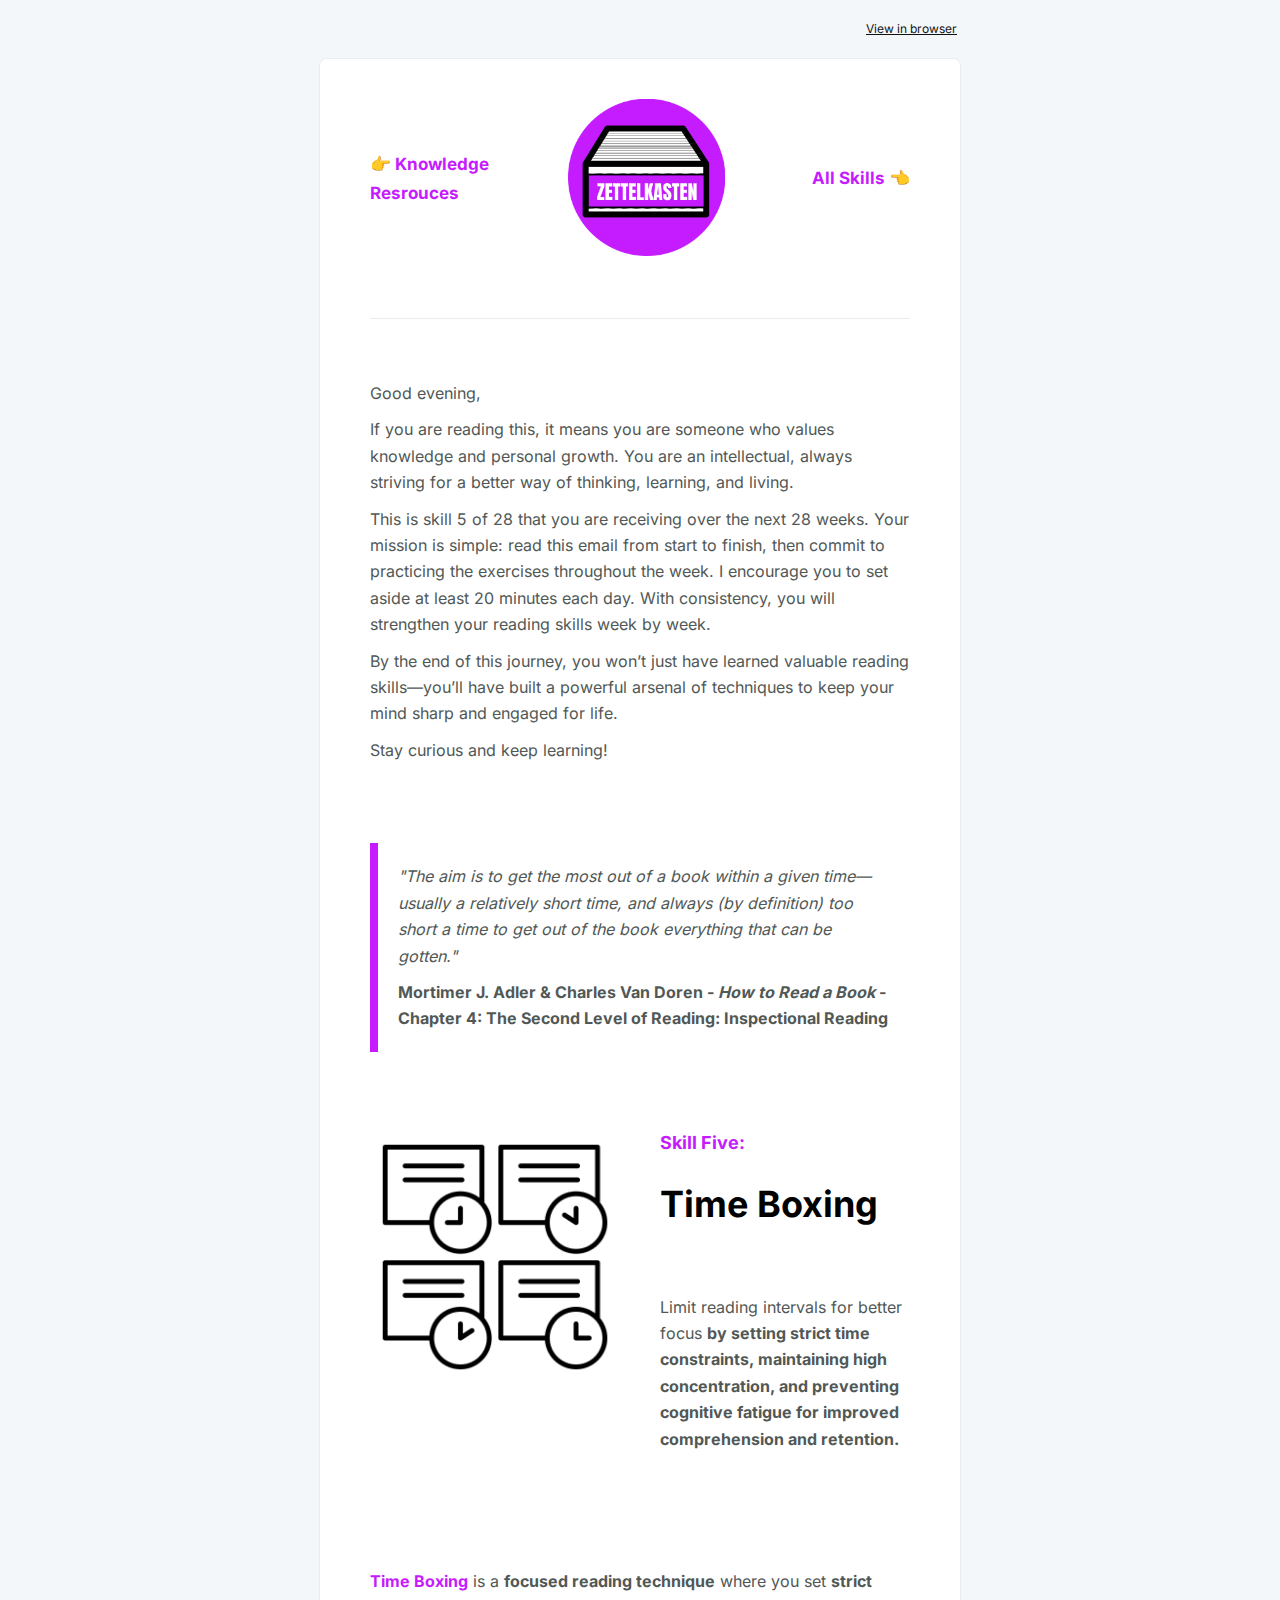
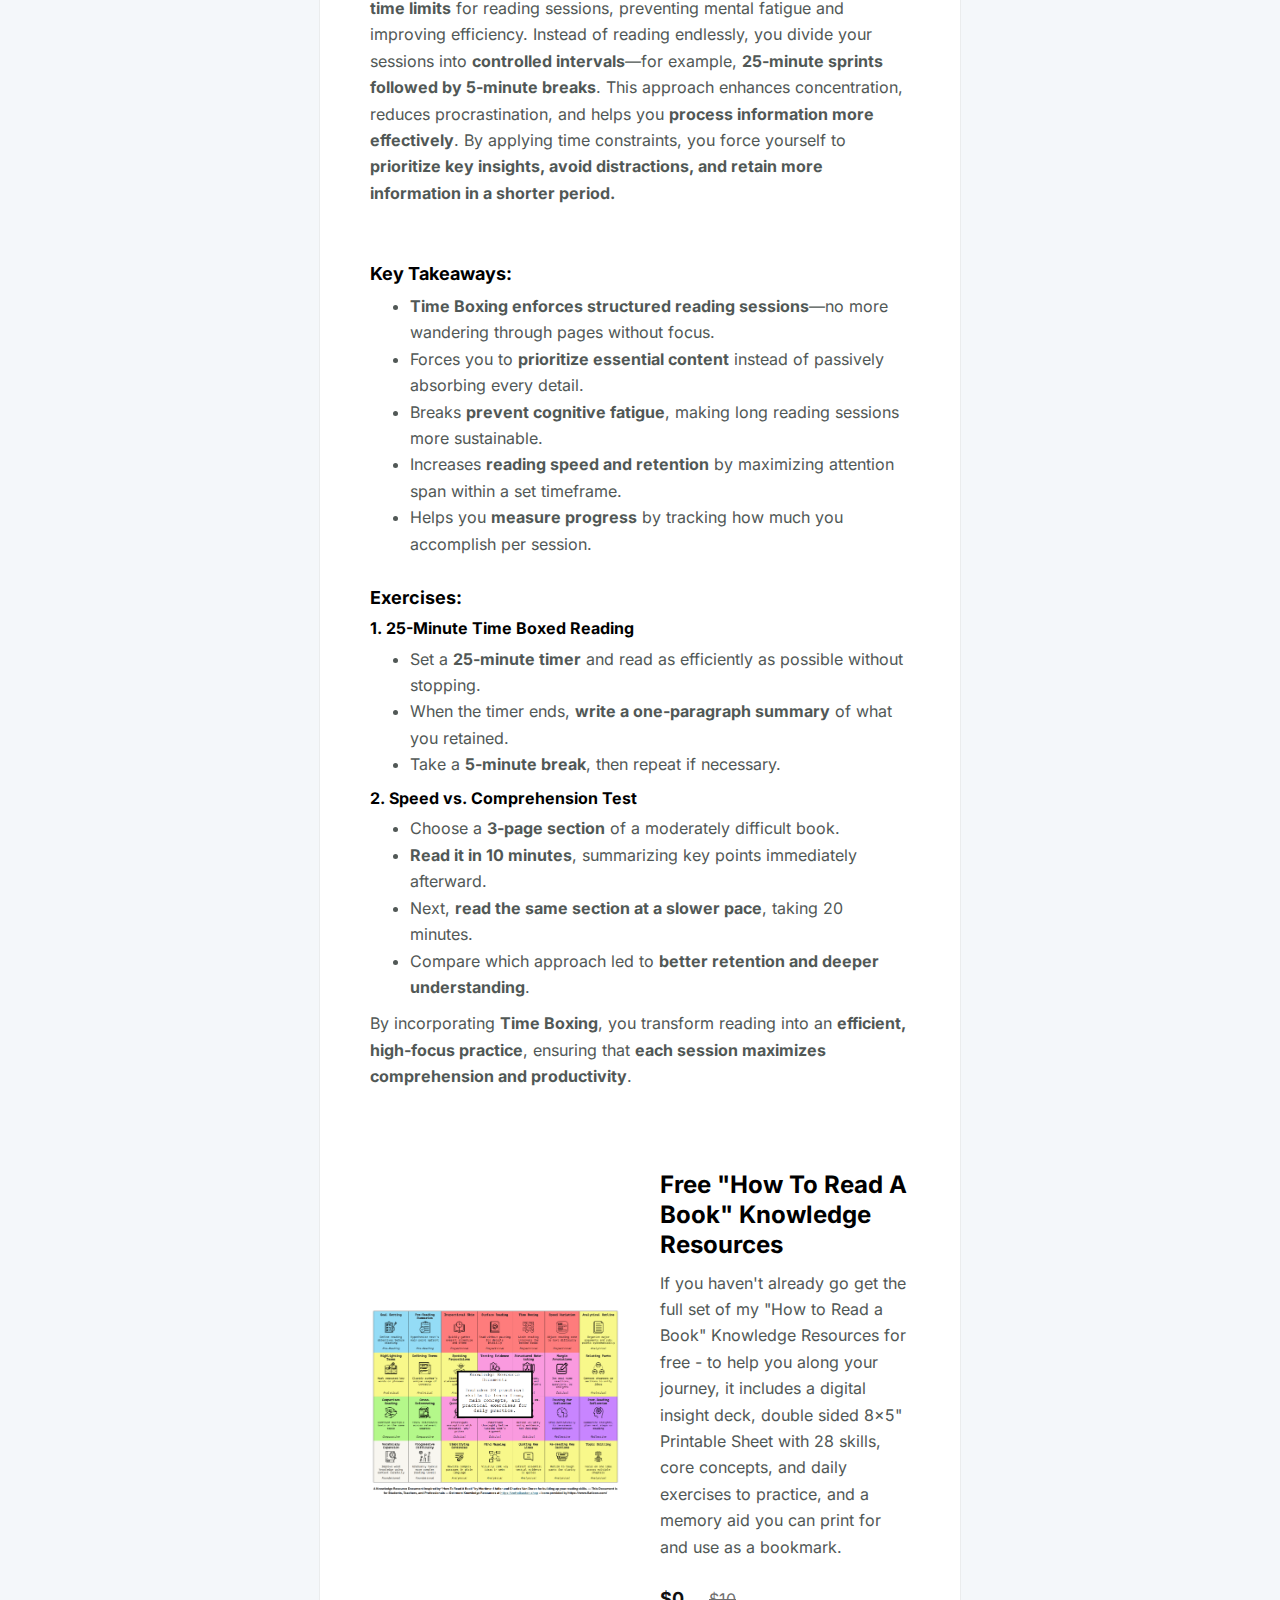
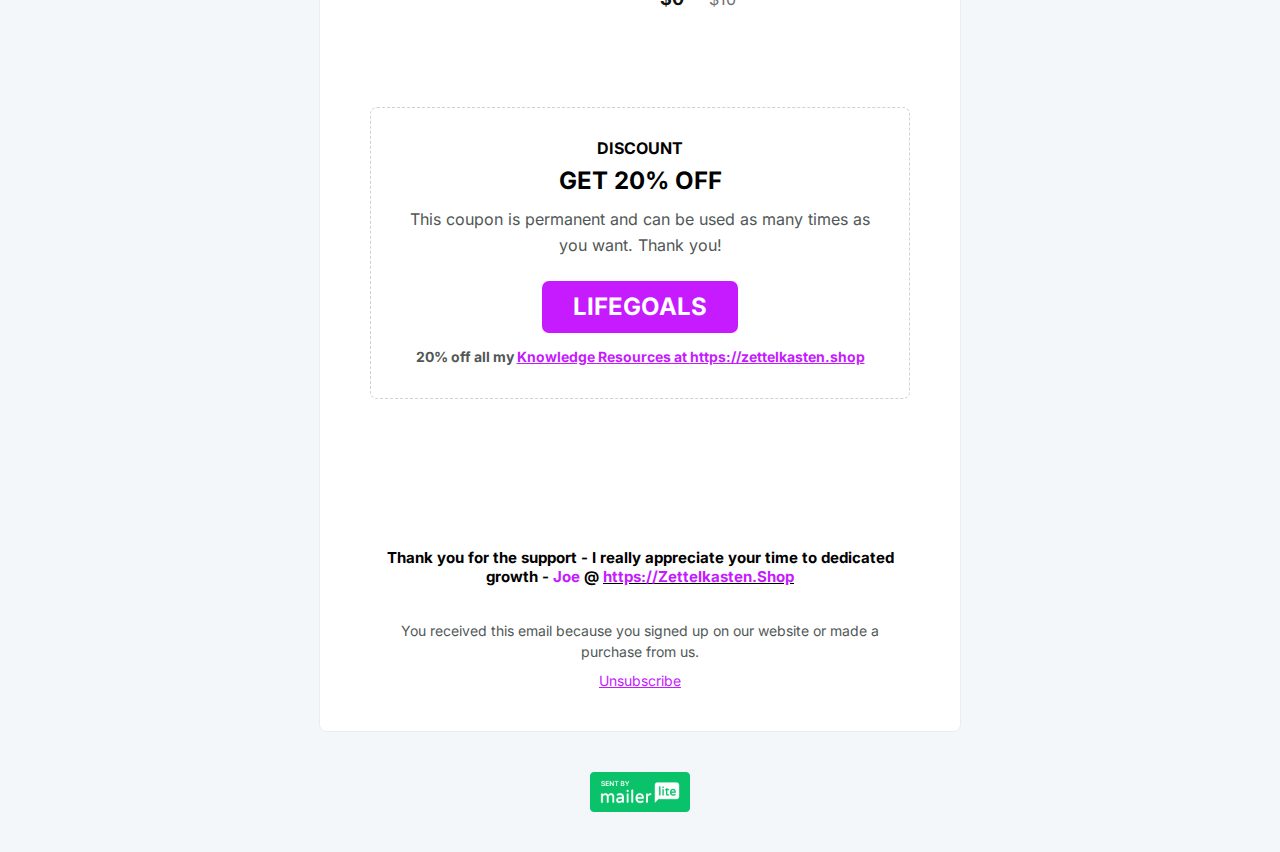
==== newsletter.html @ 4ad06a5f "Add files via upload" ====
﻿<!DOCTYPE html><html lang="" dir="ltr" xmlns:o="urn:schemas-microsoft-com:office:office" xmlns:v="urn:schemas-microsoft-com:vml"><head>
<link rel="icon" data-savepage-href="https://preview.mailerlite.io/favicon.ico" href="data:image/x-icon;base64,">
    <meta charset="utf-8">
    
    <meta http-equiv="X-UA-Compatible" content="IE=edge">
    <meta name="viewport" content="width=device-width, initial-scale=1, user-scalable=yes">
    <meta name="format-detection" content="telephone=no, date=no, address=no, email=no, url=no">
    <meta name="x-apple-disable-message-reformatting">
    <!--[if !mso]>
    <meta http-equiv="X-UA-Compatible" content="IE=edge">
    <![endif]-->
    <!--[if mso]>
    <style>
        * { font-family: sans-serif !important; }
    </style>
    <noscript>
        <xml>
            <o:OfficeDocumentSettings>
                <o:PixelsPerInch>96</o:PixelsPerInch>
            </o:OfficeDocumentSettings>
        </xml>
    </noscript>
    <![endif]-->
    <style type="text/css">
        /* Outlines the grids, remove when sending */
        /*table td { border: 1px solid cyan; }*/
        /* RESET STYLES */
        html, body { margin: 0 !important; padding: 0 !important; width: 100% !important; height: 100% !important; }
        body { -webkit-font-smoothing: antialiased; -moz-osx-font-smoothing: grayscale; text-rendering: optimizeLegibility;}
        .document { margin: 0 !important; padding: 0 !important; width: 100% !important; }
        img { border: 0; outline: none; text-decoration: none;  -ms-interpolation-mode: bicubic; }
        table { border-collapse: collapse; }
        table, td { mso-table-lspace: 0pt; mso-table-rspace: 0pt; }
        body, table, td, a { -webkit-text-size-adjust: 100%; -ms-text-size-adjust: 100%; }
        h1, h2, h3, h4, h5, p { margin:0; word-break: break-word;}
        /* iOS BLUE LINKS */
        a[x-apple-data-detectors] {
            color: inherit !important;
            text-decoration: none !important;
            font-size: inherit !important;
            font-family: inherit !important;
            font-weight: inherit !important;
            line-height: inherit !important;
        }
        /* ANDROID CENTER FIX */
        div[style*="margin: 16px 0;"] { margin: 0 !important; }
        /* MEDIA QUERIES */
        @media all and (max-width:639px){
            .wrapper{ width:100%!important; }
            .container{ width:100%!important; min-width:100%!important; padding: 0 !important; }
            .row{padding-left: 20px!important; padding-right: 20px!important;}
            .col-mobile {width: 20px!important;}
            .col{display: block!important; width: 100%!important;}
            .mobile-center{text-align: center!important; float: none!important;}
            .mobile-mx-auto {margin: 0 auto!important; float: none!important;}
            .mobile-left{text-align: center!important; float: left!important;}
            .mobile-hide{display: none!important;}
            .img{ width:100% !important; height:auto !important; }
            .ml-btn { width: 100% !important; max-width: 100%!important;}
            .ml-btn-container { width: 100% !important; max-width: 100%!important;}
            *[class="mobileOff"] { width: 0px !important; display: none !important; }
            *[class*="mobileOn"] { display: block !important; max-height:none !important; }
            .mlContentTable{ width: 100%!important; min-width: 10%!important; margin: 0!important; float: none!important; }
            .mlContentButton a { display: block!important; width: auto!important; }
            .mlContentOuter { padding-bottom: 0px!important; padding-left: 15px!important; padding-right: 15px!important; padding-top: 0px!important; }
            .mlContentSurvey { float: none!important; margin-bottom: 10px!important; width:100%!important; }
            .multiple-choice-item-table { width: 100% !important; min-width: 10% !important; float: none !important; }
            .ml-default, .ml-card, .ml-fullwidth { width: 100%; min-width: 100%; }
        }

        /* Carousel style */
        @media screen and (-webkit-min-device-pixel-ratio: 0) {
            .webkit {
                display: block !important;
            }
        }  @media screen and (-webkit-min-device-pixel-ratio: 0) {
            .non-webkit {
                display: none !important;
            }
        }  @media screen and (-webkit-min-device-pixel-ratio: 0) {
            /* TARGET OUTLOOK.COM */
            [class="x_non-webkit"] {
                display: block !important;
            }
        }  @media screen and (-webkit-min-device-pixel-ratio: 0) {
            [class="x_webkit"] {
                display: none !important;
            }
        }
    </style>
    
    <style type="text/css">/*savepage-import-url=https://assets.mlcdn.com/fonts-v2.css?version=1740044*//*savepage-import-url=https://fonts.mailerlite.com/css?family=Roboto:400,400i,700,700i%7CMerriweather:400,900i,900,700i,700,300,300i,400i%7CLato:400,400i,700,700i%7CMontserrat:400,400i,700,700i%7CMontserrat+Alternates:400,400i,700,700i%7COpen+Sans:400,400i,700,700i%7CPT+Sans:400,400i,700,700i%7CSource+Sans+Pro:400,400i,700,700i%7CRoboto+Slab:400,700%7CUbuntu:400,400i,700,700i%7CTitillium+Web:400,400i,700,700i%7CNunito:400,400i,700,700i%7CCabin:400,400i,700,700i%7COswald:400,700%7CWork+Sans:400,700%7CExo:400,400i,700,700i%7CComfortaa:400,700%7CRaleway:400,400i,700,700i%7COxygen:400,700%7CPoppins:400,400i,700,700i%7CPlayfair+Display:400,400i,700,700i%7CShadows+Into+Light+Two%7CPT+Serif:400,400italic,700,700italic%7CJosefin+Slab:400,400italic,700,700italic%7CArvo:400,700,700italic,400italic%7CVollkorn:400,400italic,700,700italic%7CKarla:400,400italic,700,700italic%7CNoto+Sans:400,400italic,700,700italic%7CBarlow+Condensed:400,400italic,700,700italic%7CAnton%7CInter:400,700%7CFira+Sans:400,400italic,700,700italic%7CRubik:400,400italic,700,700italic%7CManrope:400,700%7CMukta:400,700%7CEpilogue:400,400italic,700,700italic%7CSource+Sans+Pro:400,400italic,700,700italic%7CQuicksand:400,700%7CJosefin+Sans:400,400italic,700,700italic%7CMulish:400,400italic,700,700italic%7CSpace+Mono:400,400italic,700,700italic%7CCatamaran:400,700%7CDosis:400,700%7CDM+Sans:400,700%7CAleo:400,700%7CAmatic+SC:400,700%7CAbril+Fatface%7CYeseva+One%7CPoiret+One%7CMarck+Script%7CPacifico&subset=cyrillic,cyrillic-ext,latin-ext*/@font-face {
  font-family: 'Abril Fatface';
  font-style: normal;
  font-weight: 400;
  src: /*savepage-url=https://fonts.mailerlite.com/fonts/s/abrilfatface/v23/zOL64pLDlL1D99S8g8PtiKchq-lmiA.ttf*/ url() format('truetype');
}
@font-face {
  font-family: 'Aleo';
  font-style: normal;
  font-weight: 400;
  src: /*savepage-url=https://fonts.mailerlite.com/fonts/s/aleo/v14/c4m61nF8G8_s6gHhIOX0IYBo_KJ3GlP0Foo.ttf*/ url() format('truetype');
}
@font-face {
  font-family: 'Aleo';
  font-style: normal;
  font-weight: 700;
  src: /*savepage-url=https://fonts.mailerlite.com/fonts/s/aleo/v14/c4m61nF8G8_s6gHhIOX0IYBo_KKQHVP0Foo.ttf*/ url() format('truetype');
}
@font-face {
  font-family: 'Amatic SC';
  font-style: normal;
  font-weight: 400;
  src: /*savepage-url=https://fonts.mailerlite.com/fonts/s/amaticsc/v26/TUZyzwprpvBS1izr_vOEBOSa.ttf*/ url() format('truetype');
}
@font-face {
  font-family: 'Amatic SC';
  font-style: normal;
  font-weight: 700;
  src: /*savepage-url=https://fonts.mailerlite.com/fonts/s/amaticsc/v26/TUZ3zwprpvBS1izr_vOMscGKcLUH.ttf*/ url() format('truetype');
}
@font-face {
  font-family: 'Anton';
  font-style: normal;
  font-weight: 400;
  src: /*savepage-url=https://fonts.mailerlite.com/fonts/s/anton/v25/1Ptgg87LROyAm3K9-Co.ttf*/ url() format('truetype');
}
@font-face {
  font-family: 'Arvo';
  font-style: italic;
  font-weight: 400;
  src: /*savepage-url=https://fonts.mailerlite.com/fonts/s/arvo/v22/tDbN2oWUg0MKqSIg75Tq.ttf*/ url() format('truetype');
}
@font-face {
  font-family: 'Arvo';
  font-style: italic;
  font-weight: 700;
  src: /*savepage-url=https://fonts.mailerlite.com/fonts/s/arvo/v22/tDbO2oWUg0MKqSIoVLH68dr6.ttf*/ url() format('truetype');
}
@font-face {
  font-family: 'Arvo';
  font-style: normal;
  font-weight: 400;
  src: /*savepage-url=https://fonts.mailerlite.com/fonts/s/arvo/v22/tDbD2oWUg0MKqScQ6A.ttf*/ url() format('truetype');
}
@font-face {
  font-family: 'Arvo';
  font-style: normal;
  font-weight: 700;
  src: /*savepage-url=https://fonts.mailerlite.com/fonts/s/arvo/v22/tDbM2oWUg0MKoZw1-LPK9g.ttf*/ url() format('truetype');
}
@font-face {
  font-family: 'Barlow Condensed';
  font-style: italic;
  font-weight: 400;
  src: /*savepage-url=https://fonts.mailerlite.com/fonts/s/barlowcondensed/v12/HTxxL3I-JCGChYJ8VI-L6OO_au7B6xTj1lH2.ttf*/ url() format('truetype');
}
@font-face {
  font-family: 'Barlow Condensed';
  font-style: italic;
  font-weight: 700;
  src: /*savepage-url=https://fonts.mailerlite.com/fonts/s/barlowcondensed/v12/HTxyL3I-JCGChYJ8VI-L6OO_au7B6xTrY3TmtYkD.ttf*/ url() format('truetype');
}
@font-face {
  font-family: 'Barlow Condensed';
  font-style: normal;
  font-weight: 400;
  src: /*savepage-url=https://fonts.mailerlite.com/fonts/s/barlowcondensed/v12/HTx3L3I-JCGChYJ8VI-L6OO_au7B6x_T3w.ttf*/ url() format('truetype');
}
@font-face {
  font-family: 'Barlow Condensed';
  font-style: normal;
  font-weight: 700;
  src: /*savepage-url=https://fonts.mailerlite.com/fonts/s/barlowcondensed/v12/HTxwL3I-JCGChYJ8VI-L6OO_au7B46r2z3jWvA.ttf*/ url() format('truetype');
}
@font-face {
  font-family: 'Cabin';
  font-style: italic;
  font-weight: 400;
  font-stretch: normal;
  src: /*savepage-url=https://fonts.mailerlite.com/fonts/s/cabin/v27/u-4V0qWljRw-Pd815fNqc8T_wAFcX-c37MPiNYlWniJ2hJXHx_KVy0bq.ttf*/ url() format('truetype');
}
@font-face {
  font-family: 'Cabin';
  font-style: italic;
  font-weight: 700;
  font-stretch: normal;
  src: /*savepage-url=https://fonts.mailerlite.com/fonts/s/cabin/v27/u-4V0qWljRw-Pd815fNqc8T_wAFcX-c37MPiNYlWniJ2hJXHIPWVy0bq.ttf*/ url() format('truetype');
}
@font-face {
  font-family: 'Cabin';
  font-style: normal;
  font-weight: 400;
  font-stretch: normal;
  src: /*savepage-url=https://fonts.mailerlite.com/fonts/s/cabin/v27/u-4X0qWljRw-PfU81xCKCpdpbgZJl6XFpfEd7eA9BIxxkV2EH7ilwg.ttf*/ url() format('truetype');
}
@font-face {
  font-family: 'Cabin';
  font-style: normal;
  font-weight: 700;
  font-stretch: normal;
  src: /*savepage-url=https://fonts.mailerlite.com/fonts/s/cabin/v27/u-4X0qWljRw-PfU81xCKCpdpbgZJl6XFpfEd7eA9BIxxkbqDH7ilwg.ttf*/ url() format('truetype');
}
@font-face {
  font-family: 'Catamaran';
  font-style: normal;
  font-weight: 400;
  src: /*savepage-url=https://fonts.mailerlite.com/fonts/s/catamaran/v19/o-0bIpQoyXQa2RxT7-5B6Ryxs2E_6n1iPHjd5aDdvg.ttf*/ url() format('truetype');
}
@font-face {
  font-family: 'Catamaran';
  font-style: normal;
  font-weight: 700;
  src: /*savepage-url=https://fonts.mailerlite.com/fonts/s/catamaran/v19/o-0bIpQoyXQa2RxT7-5B6Ryxs2E_6n1iPJ_a5aDdvg.ttf*/ url() format('truetype');
}
@font-face {
  font-family: 'Comfortaa';
  font-style: normal;
  font-weight: 400;
  src: /*savepage-url=https://fonts.mailerlite.com/fonts/s/comfortaa/v45/1Pt_g8LJRfWJmhDAuUsSQamb1W0lwk4S4WjMDr0fJQ.ttf*/ url() format('truetype');
}
@font-face {
  font-family: 'Comfortaa';
  font-style: normal;
  font-weight: 700;
  src: /*savepage-url=https://fonts.mailerlite.com/fonts/s/comfortaa/v45/1Pt_g8LJRfWJmhDAuUsSQamb1W0lwk4S4Y_LDr0fJQ.ttf*/ url() format('truetype');
}
@font-face {
  font-family: 'DM Sans';
  font-style: normal;
  font-weight: 400;
  src: /*savepage-url=https://fonts.mailerlite.com/fonts/s/dmsans/v15/rP2tp2ywxg089UriI5-g4vlH9VoD8CmcqZG40F9JadbnoEwAopxRR23z.ttf*/ url() format('truetype');
}
@font-face {
  font-family: 'DM Sans';
  font-style: normal;
  font-weight: 700;
  src: /*savepage-url=https://fonts.mailerlite.com/fonts/s/dmsans/v15/rP2tp2ywxg089UriI5-g4vlH9VoD8CmcqZG40F9JadbnoEwARZtRR23z.ttf*/ url() format('truetype');
}
@font-face {
  font-family: 'Dosis';
  font-style: normal;
  font-weight: 400;
  src: /*savepage-url=https://fonts.mailerlite.com/fonts/s/dosis/v32/HhyJU5sn9vOmLxNkIwRSjTVNWLEJN7Ml1RMB.ttf*/ url() format('truetype');
}
@font-face {
  font-family: 'Dosis';
  font-style: normal;
  font-weight: 700;
  src: /*savepage-url=https://fonts.mailerlite.com/fonts/s/dosis/v32/HhyJU5sn9vOmLxNkIwRSjTVNWLEJ0LQl1RMB.ttf*/ url() format('truetype');
}
@font-face {
  font-family: 'Epilogue';
  font-style: italic;
  font-weight: 400;
  src: /*savepage-url=https://fonts.mailerlite.com/fonts/s/epilogue/v17/O4ZCFGj5hxF0EhjimlIhqAYaY7EBcUSC-HAKT6_YogA.ttf*/ url() format('truetype');
}
@font-face {
  font-family: 'Epilogue';
  font-style: italic;
  font-weight: 700;
  src: /*savepage-url=https://fonts.mailerlite.com/fonts/s/epilogue/v17/O4ZCFGj5hxF0EhjimlIhqAYaY7EBcUSC-HDtSK_YogA.ttf*/ url() format('truetype');
}
@font-face {
  font-family: 'Epilogue';
  font-style: normal;
  font-weight: 400;
  src: /*savepage-url=https://fonts.mailerlite.com/fonts/s/epilogue/v17/O4ZMFGj5hxF0EhjimngomvnCCtqb30OXMDPSBZ_R.ttf*/ url() format('truetype');
}
@font-face {
  font-family: 'Epilogue';
  font-style: normal;
  font-weight: 700;
  src: /*savepage-url=https://fonts.mailerlite.com/fonts/s/epilogue/v17/O4ZMFGj5hxF0EhjimngomvnCCtqb30OX1zTSBZ_R.ttf*/ url() format('truetype');
}
@font-face {
  font-family: 'Exo';
  font-style: italic;
  font-weight: 400;
  src: /*savepage-url=https://fonts.mailerlite.com/fonts/s/exo/v21/4UafrEtFpBISdmSt-MY2ehbO95t040BWN3Yo.ttf*/ url() format('truetype');
}
@font-face {
  font-family: 'Exo';
  font-style: italic;
  font-weight: 700;
  src: /*savepage-url=https://fonts.mailerlite.com/fonts/s/exo/v21/4UafrEtFpBISdmSt-MY2ehbO95t0BEdWN3Yo.ttf*/ url() format('truetype');
}
@font-face {
  font-family: 'Exo';
  font-style: normal;
  font-weight: 400;
  src: /*savepage-url=https://fonts.mailerlite.com/fonts/s/exo/v21/4UaZrEtFpBI4f1ZSIK9d4LjJ4lM3OwpmPg.ttf*/ url() format('truetype');
}
@font-face {
  font-family: 'Exo';
  font-style: normal;
  font-weight: 700;
  src: /*savepage-url=https://fonts.mailerlite.com/fonts/s/exo/v21/4UaZrEtFpBI4f1ZSIK9d4LjJ4rQwOwpmPg.ttf*/ url() format('truetype');
}
@font-face {
  font-family: 'Fira Sans';
  font-style: italic;
  font-weight: 400;
  src: /*savepage-url=https://fonts.mailerlite.com/fonts/s/firasans/v17/va9C4kDNxMZdWfMOD5VvkrjHYTc.ttf*/ url() format('truetype');
}
@font-face {
  font-family: 'Fira Sans';
  font-style: italic;
  font-weight: 700;
  src: /*savepage-url=https://fonts.mailerlite.com/fonts/s/firasans/v17/va9f4kDNxMZdWfMOD5VvkrByRCf2VFw.ttf*/ url() format('truetype');
}
@font-face {
  font-family: 'Fira Sans';
  font-style: normal;
  font-weight: 400;
  src: /*savepage-url=https://fonts.mailerlite.com/fonts/s/firasans/v17/va9E4kDNxMZdWfMOD5VvmYjO.ttf*/ url() format('truetype');
}
@font-face {
  font-family: 'Fira Sans';
  font-style: normal;
  font-weight: 700;
  src: /*savepage-url=https://fonts.mailerlite.com/fonts/s/firasans/v17/va9B4kDNxMZdWfMOD5VnLK3eSBf_.ttf*/ url() format('truetype');
}
@font-face {
  font-family: 'Inter';
  font-style: normal;
  font-weight: 400;
  src: /*savepage-url=https://fonts.mailerlite.com/fonts/s/inter/v18/UcCO3FwrK3iLTeHuS_nVMrMxCp50SjIw2boKoduKmMEVuLyfAZFhjQ.ttf*/ url([data-uri]) format('truetype');
}
@font-face {
  font-family: 'Inter';
  font-style: normal;
  font-weight: 700;
  src: /*savepage-url=https://fonts.mailerlite.com/fonts/s/inter/v18/UcCO3FwrK3iLTeHuS_nVMrMxCp50SjIw2boKoduKmMEVuFuYAZFhjQ.ttf*/ url([data-uri]) format('truetype');
}
@font-face {
  font-family: 'Josefin Sans';
  font-style: italic;
  font-weight: 400;
  src: /*savepage-url=https://fonts.mailerlite.com/fonts/s/josefinsans/v32/Qw3JZQNVED7rKGKxtqIqX5EUCGZ2dIn0FyA96fCTtIJRIyzt.ttf*/ url() format('truetype');
}
@font-face {
  font-family: 'Josefin Sans';
  font-style: italic;
  font-weight: 700;
  src: /*savepage-url=https://fonts.mailerlite.com/fonts/s/josefinsans/v32/Qw3JZQNVED7rKGKxtqIqX5EUCGZ2dIn0FyA96fCTU4VRIyzt.ttf*/ url() format('truetype');
}
@font-face {
  font-family: 'Josefin Sans';
  font-style: normal;
  font-weight: 400;
  src: /*savepage-url=https://fonts.mailerlite.com/fonts/s/josefinsans/v32/Qw3PZQNVED7rKGKxtqIqX5E-AVSJrOCfjY46_DjQbMhhKg.ttf*/ url() format('truetype');
}
@font-face {
  font-family: 'Josefin Sans';
  font-style: normal;
  font-weight: 700;
  src: /*savepage-url=https://fonts.mailerlite.com/fonts/s/josefinsans/v32/Qw3PZQNVED7rKGKxtqIqX5E-AVSJrOCfjY46_N_XbMhhKg.ttf*/ url() format('truetype');
}
@font-face {
  font-family: 'Josefin Slab';
  font-style: italic;
  font-weight: 400;
  src: /*savepage-url=https://fonts.mailerlite.com/fonts/s/josefinslab/v27/lW-qwjwOK3Ps5GSJlNNkMalnrxShJj4wo7AR-pHvnzoNKIid.ttf*/ url() format('truetype');
}
@font-face {
  font-family: 'Josefin Slab';
  font-style: italic;
  font-weight: 700;
  src: /*savepage-url=https://fonts.mailerlite.com/fonts/s/josefinslab/v27/lW-qwjwOK3Ps5GSJlNNkMalnrxShJj4wo7AR-pHveD0NKIid.ttf*/ url() format('truetype');
}
@font-face {
  font-family: 'Josefin Slab';
  font-style: normal;
  font-weight: 400;
  src: /*savepage-url=https://fonts.mailerlite.com/fonts/s/josefinslab/v27/lW-swjwOK3Ps5GSJlNNkMalNpiZe_ldbOR4W71msR349Lw.ttf*/ url() format('truetype');
}
@font-face {
  font-family: 'Josefin Slab';
  font-style: normal;
  font-weight: 700;
  src: /*savepage-url=https://fonts.mailerlite.com/fonts/s/josefinslab/v27/lW-swjwOK3Ps5GSJlNNkMalNpiZe_ldbOR4W776rR349Lw.ttf*/ url() format('truetype');
}
@font-face {
  font-family: 'Karla';
  font-style: italic;
  font-weight: 400;
  src: /*savepage-url=https://fonts.mailerlite.com/fonts/s/karla/v31/qkBKXvYC6trAT7RQNNK2EG7SIwPWMNlCV3lGb7Y.ttf*/ url() format('truetype');
}
@font-face {
  font-family: 'Karla';
  font-style: italic;
  font-weight: 700;
  src: /*savepage-url=https://fonts.mailerlite.com/fonts/s/karla/v31/qkBKXvYC6trAT7RQNNK2EG7SIwPWMNmlUHlGb7Y.ttf*/ url() format('truetype');
}
@font-face {
  font-family: 'Karla';
  font-style: normal;
  font-weight: 400;
  src: /*savepage-url=https://fonts.mailerlite.com/fonts/s/karla/v31/qkBIXvYC6trAT55ZBi1ueQVIjQTD-JqaHUlP.ttf*/ url() format('truetype');
}
@font-face {
  font-family: 'Karla';
  font-style: normal;
  font-weight: 700;
  src: /*savepage-url=https://fonts.mailerlite.com/fonts/s/karla/v31/qkBIXvYC6trAT55ZBi1ueQVIjQTDH52aHUlP.ttf*/ url() format('truetype');
}
@font-face {
  font-family: 'Lato';
  font-style: italic;
  font-weight: 400;
  src: /*savepage-url=https://fonts.mailerlite.com/fonts/s/lato/v24/S6u8w4BMUTPHjxsAUi-v.ttf*/ url() format('truetype');
}
@font-face {
  font-family: 'Lato';
  font-style: italic;
  font-weight: 700;
  src: /*savepage-url=https://fonts.mailerlite.com/fonts/s/lato/v24/S6u_w4BMUTPHjxsI5wq_FQfo.ttf*/ url() format('truetype');
}
@font-face {
  font-family: 'Lato';
  font-style: normal;
  font-weight: 400;
  src: /*savepage-url=https://fonts.mailerlite.com/fonts/s/lato/v24/S6uyw4BMUTPHjxAwWw.ttf*/ url() format('truetype');
}
@font-face {
  font-family: 'Lato';
  font-style: normal;
  font-weight: 700;
  src: /*savepage-url=https://fonts.mailerlite.com/fonts/s/lato/v24/S6u9w4BMUTPHh6UVSwaPHA.ttf*/ url() format('truetype');
}
@font-face {
  font-family: 'Manrope';
  font-style: normal;
  font-weight: 400;
  src: /*savepage-url=https://fonts.mailerlite.com/fonts/s/manrope/v15/xn7_YHE41ni1AdIRqAuZuw1Bx9mbZk79FN_M-bw.ttf*/ url() format('truetype');
}
@font-face {
  font-family: 'Manrope';
  font-style: normal;
  font-weight: 700;
  src: /*savepage-url=https://fonts.mailerlite.com/fonts/s/manrope/v15/xn7_YHE41ni1AdIRqAuZuw1Bx9mbZk4aE9_M-bw.ttf*/ url() format('truetype');
}
@font-face {
  font-family: 'Marck Script';
  font-style: normal;
  font-weight: 400;
  src: /*savepage-url=https://fonts.mailerlite.com/fonts/s/marckscript/v20/nwpTtK2oNgBA3Or78gapdwuyxig6.ttf*/ url() format('truetype');
}
@font-face {
  font-family: 'Merriweather';
  font-style: italic;
  font-weight: 300;
  src: /*savepage-url=https://fonts.mailerlite.com/fonts/s/merriweather/v30/u-4l0qyriQwlOrhSvowK_l5-eR7lXff2jvk.ttf*/ url() format('truetype');
}
@font-face {
  font-family: 'Merriweather';
  font-style: italic;
  font-weight: 400;
  src: /*savepage-url=https://fonts.mailerlite.com/fonts/s/merriweather/v30/u-4m0qyriQwlOrhSvowK_l5-eRZAf-c.ttf*/ url() format('truetype');
}
@font-face {
  font-family: 'Merriweather';
  font-style: italic;
  font-weight: 700;
  src: /*savepage-url=https://fonts.mailerlite.com/fonts/s/merriweather/v30/u-4l0qyriQwlOrhSvowK_l5-eR71Wvf2jvk.ttf*/ url() format('truetype');
}
@font-face {
  font-family: 'Merriweather';
  font-style: italic;
  font-weight: 900;
  src: /*savepage-url=https://fonts.mailerlite.com/fonts/s/merriweather/v30/u-4l0qyriQwlOrhSvowK_l5-eR7NWPf2jvk.ttf*/ url() format('truetype');
}
@font-face {
  font-family: 'Merriweather';
  font-style: normal;
  font-weight: 300;
  src: /*savepage-url=https://fonts.mailerlite.com/fonts/s/merriweather/v30/u-4n0qyriQwlOrhSvowK_l521wRZVsf_.ttf*/ url() format('truetype');
}
@font-face {
  font-family: 'Merriweather';
  font-style: normal;
  font-weight: 400;
  src: /*savepage-url=https://fonts.mailerlite.com/fonts/s/merriweather/v30/u-440qyriQwlOrhSvowK_l5-ciZJ.ttf*/ url() format('truetype');
}
@font-face {
  font-family: 'Merriweather';
  font-style: normal;
  font-weight: 700;
  src: /*savepage-url=https://fonts.mailerlite.com/fonts/s/merriweather/v30/u-4n0qyriQwlOrhSvowK_l52xwNZVsf_.ttf*/ url() format('truetype');
}
@font-face {
  font-family: 'Merriweather';
  font-style: normal;
  font-weight: 900;
  src: /*savepage-url=https://fonts.mailerlite.com/fonts/s/merriweather/v30/u-4n0qyriQwlOrhSvowK_l52_wFZVsf_.ttf*/ url() format('truetype');
}
@font-face {
  font-family: 'Montserrat';
  font-style: italic;
  font-weight: 400;
  src: /*savepage-url=https://fonts.mailerlite.com/fonts/s/montserrat/v29/JTUFjIg1_i6t8kCHKm459Wx7xQYXK0vOoz6jq6R9WXZ0ow.ttf*/ url() format('truetype');
}
@font-face {
  font-family: 'Montserrat';
  font-style: italic;
  font-weight: 700;
  src: /*savepage-url=https://fonts.mailerlite.com/fonts/s/montserrat/v29/JTUFjIg1_i6t8kCHKm459Wx7xQYXK0vOoz6jq0N6WXZ0ow.ttf*/ url() format('truetype');
}
@font-face {
  font-family: 'Montserrat';
  font-style: normal;
  font-weight: 400;
  src: /*savepage-url=https://fonts.mailerlite.com/fonts/s/montserrat/v29/JTUHjIg1_i6t8kCHKm4532VJOt5-QNFgpCtr6Hw3aX8.ttf*/ url() format('truetype');
}
@font-face {
  font-family: 'Montserrat';
  font-style: normal;
  font-weight: 700;
  src: /*savepage-url=https://fonts.mailerlite.com/fonts/s/montserrat/v29/JTUHjIg1_i6t8kCHKm4532VJOt5-QNFgpCuM73w3aX8.ttf*/ url() format('truetype');
}
@font-face {
  font-family: 'Montserrat Alternates';
  font-style: italic;
  font-weight: 400;
  src: /*savepage-url=https://fonts.mailerlite.com/fonts/s/montserratalternates/v17/mFThWacfw6zH4dthXcyms1lPpC8I_b0juU057pfcIJw.ttf*/ url() format('truetype');
}
@font-face {
  font-family: 'Montserrat Alternates';
  font-style: italic;
  font-weight: 700;
  src: /*savepage-url=https://fonts.mailerlite.com/fonts/s/montserratalternates/v17/mFTkWacfw6zH4dthXcyms1lPpC8I_b0juU057p9pBYxK8mE.ttf*/ url() format('truetype');
}
@font-face {
  font-family: 'Montserrat Alternates';
  font-style: normal;
  font-weight: 400;
  src: /*savepage-url=https://fonts.mailerlite.com/fonts/s/montserratalternates/v17/mFTvWacfw6zH4dthXcyms1lPpC8I_b0juU055afV.ttf*/ url() format('truetype');
}
@font-face {
  font-family: 'Montserrat Alternates';
  font-style: normal;
  font-weight: 700;
  src: /*savepage-url=https://fonts.mailerlite.com/fonts/s/montserratalternates/v17/mFTiWacfw6zH4dthXcyms1lPpC8I_b0juU0xUILFCbxD.ttf*/ url() format('truetype');
}
@font-face {
  font-family: 'Mukta';
  font-style: normal;
  font-weight: 400;
  src: /*savepage-url=https://fonts.mailerlite.com/fonts/s/mukta/v16/iJWKBXyXfDDVXbnPrXk.ttf*/ url() format('truetype');
}
@font-face {
  font-family: 'Mukta';
  font-style: normal;
  font-weight: 700;
  src: /*savepage-url=https://fonts.mailerlite.com/fonts/s/mukta/v16/iJWHBXyXfDDVXbF6iGmT8WU.ttf*/ url() format('truetype');
}
@font-face {
  font-family: 'Mulish';
  font-style: italic;
  font-weight: 400;
  src: /*savepage-url=https://fonts.mailerlite.com/fonts/s/mulish/v13/1Ptwg83HX_SGhgqk2hAjQlW_mEuZ0FsSKeOfF5Q_.ttf*/ url() format('truetype');
}
@font-face {
  font-family: 'Mulish';
  font-style: italic;
  font-weight: 700;
  src: /*savepage-url=https://fonts.mailerlite.com/fonts/s/mulish/v13/1Ptwg83HX_SGhgqk2hAjQlW_mEuZ0FsSzuSfF5Q_.ttf*/ url() format('truetype');
}
@font-face {
  font-family: 'Mulish';
  font-style: normal;
  font-weight: 400;
  src: /*savepage-url=https://fonts.mailerlite.com/fonts/s/mulish/v13/1Ptyg83HX_SGhgqO0yLcmjzUAuWexZNR8amvHg.ttf*/ url() format('truetype');
}
@font-face {
  font-family: 'Mulish';
  font-style: normal;
  font-weight: 700;
  src: /*savepage-url=https://fonts.mailerlite.com/fonts/s/mulish/v13/1Ptyg83HX_SGhgqO0yLcmjzUAuWexXRW8amvHg.ttf*/ url() format('truetype');
}
@font-face {
  font-family: 'Noto Sans';
  font-style: italic;
  font-weight: 400;
  font-stretch: normal;
  src: /*savepage-url=https://fonts.mailerlite.com/fonts/s/notosans/v38/o-0kIpQlx3QUlC5A4PNr4C5OaxRsfNNlKbCePevHtVtX57DGjDU1QDce2V7SzQ.ttf*/ url() format('truetype');
}
@font-face {
  font-family: 'Noto Sans';
  font-style: italic;
  font-weight: 700;
  font-stretch: normal;
  src: /*savepage-url=https://fonts.mailerlite.com/fonts/s/notosans/v38/o-0kIpQlx3QUlC5A4PNr4C5OaxRsfNNlKbCePevHtVtX57DGjDU1QNAZ2V7SzQ.ttf*/ url() format('truetype');
}
@font-face {
  font-family: 'Noto Sans';
  font-style: normal;
  font-weight: 400;
  font-stretch: normal;
  src: /*savepage-url=https://fonts.mailerlite.com/fonts/s/notosans/v38/o-0mIpQlx3QUlC5A4PNB6Ryti20_6n1iPHjcz6L1SoM-jCpoiyD9A-9U6Vc.ttf*/ url() format('truetype');
}
@font-face {
  font-family: 'Noto Sans';
  font-style: normal;
  font-weight: 700;
  font-stretch: normal;
  src: /*savepage-url=https://fonts.mailerlite.com/fonts/s/notosans/v38/o-0mIpQlx3QUlC5A4PNB6Ryti20_6n1iPHjcz6L1SoM-jCpoiyAaBO9U6Vc.ttf*/ url() format('truetype');
}
@font-face {
  font-family: 'Nunito';
  font-style: italic;
  font-weight: 400;
  src: /*savepage-url=https://fonts.mailerlite.com/fonts/s/nunito/v26/XRXK3I6Li01BKofIMPyPbj8d7IEAGXNirXAHg6bf.ttf*/ url() format('truetype');
}
@font-face {
  font-family: 'Nunito';
  font-style: italic;
  font-weight: 700;
  src: /*savepage-url=https://fonts.mailerlite.com/fonts/s/nunito/v26/XRXK3I6Li01BKofIMPyPbj8d7IEAGXNiSncHg6bf.ttf*/ url() format('truetype');
}
@font-face {
  font-family: 'Nunito';
  font-style: normal;
  font-weight: 400;
  src: /*savepage-url=https://fonts.mailerlite.com/fonts/s/nunito/v26/XRXI3I6Li01BKofiOc5wtlZ2di8HDLshdTo3ig.ttf*/ url() format('truetype');
}
@font-face {
  font-family: 'Nunito';
  font-style: normal;
  font-weight: 700;
  src: /*savepage-url=https://fonts.mailerlite.com/fonts/s/nunito/v26/XRXI3I6Li01BKofiOc5wtlZ2di8HDFwmdTo3ig.ttf*/ url() format('truetype');
}
@font-face {
  font-family: 'Open Sans';
  font-style: italic;
  font-weight: 400;
  font-stretch: normal;
  src: /*savepage-url=https://fonts.mailerlite.com/fonts/s/opensans/v40/memQYaGs126MiZpBA-UFUIcVXSCEkx2cmqvXlWq8tWZ0Pw86hd0Rk8ZkWV4exQ.ttf*/ url() format('truetype');
}
@font-face {
  font-family: 'Open Sans';
  font-style: italic;
  font-weight: 700;
  font-stretch: normal;
  src: /*savepage-url=https://fonts.mailerlite.com/fonts/s/opensans/v40/memQYaGs126MiZpBA-UFUIcVXSCEkx2cmqvXlWq8tWZ0Pw86hd0RkyFjWV4exQ.ttf*/ url() format('truetype');
}
@font-face {
  font-family: 'Open Sans';
  font-style: normal;
  font-weight: 400;
  font-stretch: normal;
  src: /*savepage-url=https://fonts.mailerlite.com/fonts/s/opensans/v40/memSYaGs126MiZpBA-UvWbX2vVnXBbObj2OVZyOOSr4dVJWUgsjZ0B4uaVc.ttf*/ url() format('truetype');
}
@font-face {
  font-family: 'Open Sans';
  font-style: normal;
  font-weight: 700;
  font-stretch: normal;
  src: /*savepage-url=https://fonts.mailerlite.com/fonts/s/opensans/v40/memSYaGs126MiZpBA-UvWbX2vVnXBbObj2OVZyOOSr4dVJWUgsg-1x4uaVc.ttf*/ url() format('truetype');
}
@font-face {
  font-family: 'Oswald';
  font-style: normal;
  font-weight: 400;
  src: /*savepage-url=https://fonts.mailerlite.com/fonts/s/oswald/v53/TK3_WkUHHAIjg75cFRf3bXL8LICs1_FvsUhiYA.ttf*/ url() format('truetype');
}
@font-face {
  font-family: 'Oswald';
  font-style: normal;
  font-weight: 700;
  src: /*savepage-url=https://fonts.mailerlite.com/fonts/s/oswald/v53/TK3_WkUHHAIjg75cFRf3bXL8LICs1xZosUhiYA.ttf*/ url() format('truetype');
}
@font-face {
  font-family: 'Oxygen';
  font-style: normal;
  font-weight: 400;
  src: /*savepage-url=https://fonts.mailerlite.com/fonts/s/oxygen/v15/2sDfZG1Wl4LcnbuKgE0j.ttf*/ url() format('truetype');
}
@font-face {
  font-family: 'Oxygen';
  font-style: normal;
  font-weight: 700;
  src: /*savepage-url=https://fonts.mailerlite.com/fonts/s/oxygen/v15/2sDcZG1Wl4LcnbuCNWgzZmW8.ttf*/ url() format('truetype');
}
@font-face {
  font-family: 'PT Sans';
  font-style: italic;
  font-weight: 400;
  src: /*savepage-url=https://fonts.mailerlite.com/fonts/s/ptsans/v17/jizYRExUiTo99u79D0e0ycmN.ttf*/ url() format('truetype');
}
@font-face {
  font-family: 'PT Sans';
  font-style: italic;
  font-weight: 700;
  src: /*savepage-url=https://fonts.mailerlite.com/fonts/s/ptsans/v17/jizdRExUiTo99u79D0e8fOydIRUY.ttf*/ url() format('truetype');
}
@font-face {
  font-family: 'PT Sans';
  font-style: normal;
  font-weight: 400;
  src: /*savepage-url=https://fonts.mailerlite.com/fonts/s/ptsans/v17/jizaRExUiTo99u79D0yEwA.ttf*/ url() format('truetype');
}
@font-face {
  font-family: 'PT Sans';
  font-style: normal;
  font-weight: 700;
  src: /*savepage-url=https://fonts.mailerlite.com/fonts/s/ptsans/v17/jizfRExUiTo99u79B_mh0OCtKA.ttf*/ url() format('truetype');
}
@font-face {
  font-family: 'PT Serif';
  font-style: italic;
  font-weight: 400;
  src: /*savepage-url=https://fonts.mailerlite.com/fonts/s/ptserif/v18/EJRTQgYoZZY2vCFuvAFT_rO1dw.ttf*/ url() format('truetype');
}
@font-face {
  font-family: 'PT Serif';
  font-style: italic;
  font-weight: 700;
  src: /*savepage-url=https://fonts.mailerlite.com/fonts/s/ptserif/v18/EJRQQgYoZZY2vCFuvAFT9gaQZyffpQ.ttf*/ url() format('truetype');
}
@font-face {
  font-family: 'PT Serif';
  font-style: normal;
  font-weight: 400;
  src: /*savepage-url=https://fonts.mailerlite.com/fonts/s/ptserif/v18/EJRVQgYoZZY2vCFuvAFYzro.ttf*/ url() format('truetype');
}
@font-face {
  font-family: 'PT Serif';
  font-style: normal;
  font-weight: 700;
  src: /*savepage-url=https://fonts.mailerlite.com/fonts/s/ptserif/v18/EJRSQgYoZZY2vCFuvAnt66qcVy4.ttf*/ url() format('truetype');
}
@font-face {
  font-family: 'Pacifico';
  font-style: normal;
  font-weight: 400;
  src: /*savepage-url=https://fonts.mailerlite.com/fonts/s/pacifico/v22/FwZY7-Qmy14u9lezJ-6J6Mw.ttf*/ url() format('truetype');
}
@font-face {
  font-family: 'Playfair Display';
  font-style: italic;
  font-weight: 400;
  src: /*savepage-url=https://fonts.mailerlite.com/fonts/s/playfairdisplay/v37/nuFRD-vYSZviVYUb_rj3ij__anPXDTnCjmHKM4nYO7KN_qiTXt_A_A.ttf*/ url() format('truetype');
}
@font-face {
  font-family: 'Playfair Display';
  font-style: italic;
  font-weight: 700;
  src: /*savepage-url=https://fonts.mailerlite.com/fonts/s/playfairdisplay/v37/nuFRD-vYSZviVYUb_rj3ij__anPXDTnCjmHKM4nYO7KN_k-UXt_A_A.ttf*/ url() format('truetype');
}
@font-face {
  font-family: 'Playfair Display';
  font-style: normal;
  font-weight: 400;
  src: /*savepage-url=https://fonts.mailerlite.com/fonts/s/playfairdisplay/v37/nuFvD-vYSZviVYUb_rj3ij__anPXJzDwcbmjWBN2PKdFvXDZbtY.ttf*/ url() format('truetype');
}
@font-face {
  font-family: 'Playfair Display';
  font-style: normal;
  font-weight: 700;
  src: /*savepage-url=https://fonts.mailerlite.com/fonts/s/playfairdisplay/v37/nuFvD-vYSZviVYUb_rj3ij__anPXJzDwcbmjWBN2PKeiunDZbtY.ttf*/ url() format('truetype');
}
@font-face {
  font-family: 'Poiret One';
  font-style: normal;
  font-weight: 400;
  src: /*savepage-url=https://fonts.mailerlite.com/fonts/s/poiretone/v16/UqyVK80NJXN4zfRgbdfbo5BcUg.ttf*/ url() format('truetype');
}
@font-face {
  font-family: 'Poppins';
  font-style: italic;
  font-weight: 400;
  src: /*savepage-url=https://fonts.mailerlite.com/fonts/s/poppins/v22/pxiGyp8kv8JHgFVrJJLufntF.ttf*/ url() format('truetype');
}
@font-face {
  font-family: 'Poppins';
  font-style: italic;
  font-weight: 700;
  src: /*savepage-url=https://fonts.mailerlite.com/fonts/s/poppins/v22/pxiDyp8kv8JHgFVrJJLmy15VGdeL.ttf*/ url() format('truetype');
}
@font-face {
  font-family: 'Poppins';
  font-style: normal;
  font-weight: 400;
  src: /*savepage-url=https://fonts.mailerlite.com/fonts/s/poppins/v22/pxiEyp8kv8JHgFVrJJnedw.ttf*/ url() format('truetype');
}
@font-face {
  font-family: 'Poppins';
  font-style: normal;
  font-weight: 700;
  src: /*savepage-url=https://fonts.mailerlite.com/fonts/s/poppins/v22/pxiByp8kv8JHgFVrLCz7Z1JlEA.ttf*/ url() format('truetype');
}
@font-face {
  font-family: 'Quicksand';
  font-style: normal;
  font-weight: 400;
  src: /*savepage-url=https://fonts.mailerlite.com/fonts/s/quicksand/v31/6xK-dSZaM9iE8KbpRA_LJ3z8mH9BOJvgkP8o58i-xw.ttf*/ url() format('truetype');
}
@font-face {
  font-family: 'Quicksand';
  font-style: normal;
  font-weight: 700;
  src: /*savepage-url=https://fonts.mailerlite.com/fonts/s/quicksand/v31/6xK-dSZaM9iE8KbpRA_LJ3z8mH9BOJvgkBgv58i-xw.ttf*/ url() format('truetype');
}
@font-face {
  font-family: 'Raleway';
  font-style: italic;
  font-weight: 400;
  src: /*savepage-url=https://fonts.mailerlite.com/fonts/s/raleway/v34/1Pt_g8zYS_SKggPNyCgSQamb1W0lwk4S4WjMDr0fJQ.ttf*/ url() format('truetype');
}
@font-face {
  font-family: 'Raleway';
  font-style: italic;
  font-weight: 700;
  src: /*savepage-url=https://fonts.mailerlite.com/fonts/s/raleway/v34/1Pt_g8zYS_SKggPNyCgSQamb1W0lwk4S4Y_LDr0fJQ.ttf*/ url() format('truetype');
}
@font-face {
  font-family: 'Raleway';
  font-style: normal;
  font-weight: 400;
  src: /*savepage-url=https://fonts.mailerlite.com/fonts/s/raleway/v34/1Ptxg8zYS_SKggPN4iEgvnHyvveLxVvaorCGPrQ.ttf*/ url() format('truetype');
}
@font-face {
  font-family: 'Raleway';
  font-style: normal;
  font-weight: 700;
  src: /*savepage-url=https://fonts.mailerlite.com/fonts/s/raleway/v34/1Ptxg8zYS_SKggPN4iEgvnHyvveLxVs9pbCGPrQ.ttf*/ url() format('truetype');
}
@font-face {
  font-family: 'Roboto';
  font-style: italic;
  font-weight: 400;
  font-stretch: normal;
  src: /*savepage-url=https://fonts.mailerlite.com/fonts/s/roboto/v47/KFOKCnqEu92Fr1Mu53ZEC9_Vu3r1gIhOszmOClHrs6ljXfMMLoHQuAb-lg.ttf*/ url() format('truetype');
}
@font-face {
  font-family: 'Roboto';
  font-style: italic;
  font-weight: 700;
  font-stretch: normal;
  src: /*savepage-url=https://fonts.mailerlite.com/fonts/s/roboto/v47/KFOKCnqEu92Fr1Mu53ZEC9_Vu3r1gIhOszmOClHrs6ljXfMMLmbXuAb-lg.ttf*/ url() format('truetype');
}
@font-face {
  font-family: 'Roboto';
  font-style: normal;
  font-weight: 400;
  font-stretch: normal;
  src: /*savepage-url=https://fonts.mailerlite.com/fonts/s/roboto/v47/KFOMCnqEu92Fr1ME7kSn66aGLdTylUAMQXC89YmC2DPNWubEbVmaiA8.ttf*/ url() format('truetype');
}
@font-face {
  font-family: 'Roboto';
  font-style: normal;
  font-weight: 700;
  font-stretch: normal;
  src: /*savepage-url=https://fonts.mailerlite.com/fonts/s/roboto/v47/KFOMCnqEu92Fr1ME7kSn66aGLdTylUAMQXC89YmC2DPNWuYjalmaiA8.ttf*/ url() format('truetype');
}
@font-face {
  font-family: 'Roboto Slab';
  font-style: normal;
  font-weight: 400;
  src: /*savepage-url=https://fonts.mailerlite.com/fonts/s/robotoslab/v34/BngbUXZYTXPIvIBgJJSb6s3BzlRRfKOFbvjojISmYWRm.ttf*/ url() format('truetype');
}
@font-face {
  font-family: 'Roboto Slab';
  font-style: normal;
  font-weight: 700;
  src: /*savepage-url=https://fonts.mailerlite.com/fonts/s/robotoslab/v34/BngbUXZYTXPIvIBgJJSb6s3BzlRRfKOFbvjoa4OmYWRm.ttf*/ url() format('truetype');
}
@font-face {
  font-family: 'Rubik';
  font-style: italic;
  font-weight: 400;
  src: /*savepage-url=https://fonts.mailerlite.com/fonts/s/rubik/v28/iJWbBXyIfDnIV7nEt3KSJbVDV49rz8tdE3U5f4c.ttf*/ url() format('truetype');
}
@font-face {
  font-family: 'Rubik';
  font-style: italic;
  font-weight: 700;
  src: /*savepage-url=https://fonts.mailerlite.com/fonts/s/rubik/v28/iJWbBXyIfDnIV7nEt3KSJbVDV49rz8u6FHU5f4c.ttf*/ url() format('truetype');
}
@font-face {
  font-family: 'Rubik';
  font-style: normal;
  font-weight: 400;
  src: /*savepage-url=https://fonts.mailerlite.com/fonts/s/rubik/v28/iJWZBXyIfDnIV5PNhY1KTN7Z-Yh-B4iFWUUw.ttf*/ url() format('truetype');
}
@font-face {
  font-family: 'Rubik';
  font-style: normal;
  font-weight: 700;
  src: /*savepage-url=https://fonts.mailerlite.com/fonts/s/rubik/v28/iJWZBXyIfDnIV5PNhY1KTN7Z-Yh-4I-FWUUw.ttf*/ url() format('truetype');
}
@font-face {
  font-family: 'Shadows Into Light Two';
  font-style: normal;
  font-weight: 400;
  src: /*savepage-url=https://fonts.mailerlite.com/fonts/s/shadowsintolighttwo/v17/4iC86LVlZsRSjQhpWGedwyOoW-0A6_kpsyNmpALHHA.ttf*/ url() format('truetype');
}
@font-face {
  font-family: 'Source Sans Pro';
  font-style: italic;
  font-weight: 400;
  src: /*savepage-url=https://fonts.mailerlite.com/fonts/s/sourcesanspro/v22/6xK1dSBYKcSV-LCoeQqfX1RYOo3qPZ7psDc.ttf*/ url() format('truetype');
}
@font-face {
  font-family: 'Source Sans Pro';
  font-style: italic;
  font-weight: 700;
  src: /*savepage-url=https://fonts.mailerlite.com/fonts/s/sourcesanspro/v22/6xKwdSBYKcSV-LCoeQqfX1RYOo3qPZZclSdi18E.ttf*/ url() format('truetype');
}
@font-face {
  font-family: 'Source Sans Pro';
  font-style: normal;
  font-weight: 400;
  src: /*savepage-url=https://fonts.mailerlite.com/fonts/s/sourcesanspro/v22/6xK3dSBYKcSV-LCoeQqfX1RYOo3qNq7g.ttf*/ url() format('truetype');
}
@font-face {
  font-family: 'Source Sans Pro';
  font-style: normal;
  font-weight: 700;
  src: /*savepage-url=https://fonts.mailerlite.com/fonts/s/sourcesanspro/v22/6xKydSBYKcSV-LCoeQqfX1RYOo3ig4vwmRdr.ttf*/ url() format('truetype');
}
@font-face {
  font-family: 'Space Mono';
  font-style: italic;
  font-weight: 400;
  src: /*savepage-url=https://fonts.mailerlite.com/fonts/s/spacemono/v15/i7dNIFZifjKcF5UAWdDRYERMSXK6.ttf*/ url() format('truetype');
}
@font-face {
  font-family: 'Space Mono';
  font-style: italic;
  font-weight: 700;
  src: /*savepage-url=https://fonts.mailerlite.com/fonts/s/spacemono/v15/i7dSIFZifjKcF5UAWdDRYERE_FeqEiSU.ttf*/ url() format('truetype');
}
@font-face {
  font-family: 'Space Mono';
  font-style: normal;
  font-weight: 400;
  src: /*savepage-url=https://fonts.mailerlite.com/fonts/s/spacemono/v15/i7dPIFZifjKcF5UAWdDRYE98QA.ttf*/ url() format('truetype');
}
@font-face {
  font-family: 'Space Mono';
  font-style: normal;
  font-weight: 700;
  src: /*savepage-url=https://fonts.mailerlite.com/fonts/s/spacemono/v15/i7dMIFZifjKcF5UAWdDRaPpZUFuaGw.ttf*/ url() format('truetype');
}
@font-face {
  font-family: 'Titillium Web';
  font-style: italic;
  font-weight: 400;
  src: /*savepage-url=https://fonts.mailerlite.com/fonts/s/titilliumweb/v17/NaPAcZTIAOhVxoMyOr9n_E7fdMbWAaxT.ttf*/ url() format('truetype');
}
@font-face {
  font-family: 'Titillium Web';
  font-style: italic;
  font-weight: 700;
  src: /*savepage-url=https://fonts.mailerlite.com/fonts/s/titilliumweb/v17/NaPFcZTIAOhVxoMyOr9n_E7fdMbetIlDb5yZ.ttf*/ url() format('truetype');
}
@font-face {
  font-family: 'Titillium Web';
  font-style: normal;
  font-weight: 400;
  src: /*savepage-url=https://fonts.mailerlite.com/fonts/s/titilliumweb/v17/NaPecZTIAOhVxoMyOr9n_E7fdM3mCA.ttf*/ url() format('truetype');
}
@font-face {
  font-family: 'Titillium Web';
  font-style: normal;
  font-weight: 700;
  src: /*savepage-url=https://fonts.mailerlite.com/fonts/s/titilliumweb/v17/NaPDcZTIAOhVxoMyOr9n_E7ffHjDGIVzZg.ttf*/ url() format('truetype');
}
@font-face {
  font-family: 'Ubuntu';
  font-style: italic;
  font-weight: 400;
  src: /*savepage-url=https://fonts.mailerlite.com/fonts/s/ubuntu/v20/4iCu6KVjbNBYlgoKej76l0w.ttf*/ url() format('truetype');
}
@font-face {
  font-family: 'Ubuntu';
  font-style: italic;
  font-weight: 700;
  src: /*savepage-url=https://fonts.mailerlite.com/fonts/s/ubuntu/v20/4iCp6KVjbNBYlgoKejZPslyBN4Q.ttf*/ url() format('truetype');
}
@font-face {
  font-family: 'Ubuntu';
  font-style: normal;
  font-weight: 400;
  src: /*savepage-url=https://fonts.mailerlite.com/fonts/s/ubuntu/v20/4iCs6KVjbNBYlgoKcQ7z.ttf*/ url() format('truetype');
}
@font-face {
  font-family: 'Ubuntu';
  font-style: normal;
  font-weight: 700;
  src: /*savepage-url=https://fonts.mailerlite.com/fonts/s/ubuntu/v20/4iCv6KVjbNBYlgoCxCvjvmyI.ttf*/ url() format('truetype');
}
@font-face {
  font-family: 'Vollkorn';
  font-style: italic;
  font-weight: 400;
  src: /*savepage-url=https://fonts.mailerlite.com/fonts/s/vollkorn/v27/0ybuGDoxxrvAnPhYGxksckM2WMCpRjDj-DJGWlmQObE.ttf*/ url() format('truetype');
}
@font-face {
  font-family: 'Vollkorn';
  font-style: italic;
  font-weight: 700;
  src: /*savepage-url=https://fonts.mailerlite.com/fonts/s/vollkorn/v27/0ybuGDoxxrvAnPhYGxksckM2WMCpRjDj-DKhXVmQObE.ttf*/ url() format('truetype');
}
@font-face {
  font-family: 'Vollkorn';
  font-style: normal;
  font-weight: 400;
  src: /*savepage-url=https://fonts.mailerlite.com/fonts/s/vollkorn/v27/0ybgGDoxxrvAnPhYGzMlQLzuMasz6Df2MHGeEGmZ.ttf*/ url() format('truetype');
}
@font-face {
  font-family: 'Vollkorn';
  font-style: normal;
  font-weight: 700;
  src: /*savepage-url=https://fonts.mailerlite.com/fonts/s/vollkorn/v27/0ybgGDoxxrvAnPhYGzMlQLzuMasz6Df213aeEGmZ.ttf*/ url() format('truetype');
}
@font-face {
  font-family: 'Work Sans';
  font-style: normal;
  font-weight: 400;
  src: /*savepage-url=https://fonts.mailerlite.com/fonts/s/worksans/v19/QGY_z_wNahGAdqQ43RhVcIgYT2Xz5u32K0nXBiEJow.ttf*/ url() format('truetype');
}
@font-face {
  font-family: 'Work Sans';
  font-style: normal;
  font-weight: 700;
  src: /*savepage-url=https://fonts.mailerlite.com/fonts/s/worksans/v19/QGY_z_wNahGAdqQ43RhVcIgYT2Xz5u32K67QBiEJow.ttf*/ url() format('truetype');
}
@font-face {
  font-family: 'Yeseva One';
  font-style: normal;
  font-weight: 400;
  src: /*savepage-url=https://fonts.mailerlite.com/fonts/s/yesevaone/v22/OpNJno4ck8vc-xYpwWWxliNVXg.ttf*/ url() format('truetype');
}
</style>
<style>
    .blockquote-17{
        margin:0 auto;
        padding:20px;
        border-left:8px solid #C51BFE;
        border-right:transparent;
        line-height:1.6;
        position: relative;
    }
    .blockquote-right-17{
        padding:20px;
        border-left:transparent;
        border-right:8px solid #C51BFE;
        mso-border-right-alt:8px solid #C51BFE;
        text-align: right;
    }
</style><style type="text/css">
    @media all and (max-width:639px){
        .menu-item {
            display: inline-block;
        }
    }
</style><style type="text/css">
            @media screen {
                body {
                    font-family: 'Inter', sans-serif;
                }
            }
        </style><meta name="robots" content="noindex, nofollow">
<title>🗃️🧠 Your Weekly Reading Skill - Skill 5 - Time Boxing</title>
<meta name="image" content="https://storage.mlcdn.com/account_image/1284424/BJGqWmldvhz6Y7RwXGuCITAXT0AMZ2yoKJ9t0G6T.png" property="og:image"><style type="text/css">
#arrow[data-v-20b7fd4a],
  #arrow[data-v-20b7fd4a]::before {
    transition: background 250ms ease-in-out;
    position: absolute;
    width: calc(10px - var(--popper-theme-border-width, 0px));
    height: calc(10px - var(--popper-theme-border-width, 0px));
    box-sizing: border-box;
    background: var(--popper-theme-background-color);
}
#arrow[data-v-20b7fd4a] {
    visibility: hidden;
}
#arrow[data-v-20b7fd4a]::before {
    visibility: visible;
    content: "";
    transform: rotate(45deg);
}

  /* Top arrow */
.popper[data-popper-placement^="top"] > #arrow[data-v-20b7fd4a] {
    bottom: -5px;
}
.popper[data-popper-placement^="top"] > #arrow[data-v-20b7fd4a]::before {
    border-right: var(--popper-theme-border-width)
      var(--popper-theme-border-style) var(--popper-theme-border-color);
    border-bottom: var(--popper-theme-border-width)
      var(--popper-theme-border-style) var(--popper-theme-border-color);
}

  /* Bottom arrow */
.popper[data-popper-placement^="bottom"] > #arrow[data-v-20b7fd4a] {
    top: -5px;
}
.popper[data-popper-placement^="bottom"] > #arrow[data-v-20b7fd4a]::before {
    border-left: var(--popper-theme-border-width)
      var(--popper-theme-border-style) var(--popper-theme-border-color);
    border-top: var(--popper-theme-border-width)
      var(--popper-theme-border-style) var(--popper-theme-border-color);
}

  /* Left arrow */
.popper[data-popper-placement^="left"] > #arrow[data-v-20b7fd4a] {
    right: -5px;
}
.popper[data-popper-placement^="left"] > #arrow[data-v-20b7fd4a]::before {
    border-right: var(--popper-theme-border-width)
      var(--popper-theme-border-style) var(--popper-theme-border-color);
    border-top: var(--popper-theme-border-width)
      var(--popper-theme-border-style) var(--popper-theme-border-color);
}

  /* Right arrow */
.popper[data-popper-placement^="right"] > #arrow[data-v-20b7fd4a] {
    left: -5px;
}
</style><style type="text/css">
.inline-block[data-v-5784ed69] {
    display: inline-block;
}
.popper[data-v-5784ed69] {
    transition: background 250ms ease-in-out;
    background: var(--popper-theme-background-color);
    padding: var(--popper-theme-padding);
    color: var(--popper-theme-text-color);
    border-radius: var(--popper-theme-border-radius);
    border-width: var(--popper-theme-border-width);
    border-style: var(--popper-theme-border-style);
    border-color: var(--popper-theme-border-color);
    box-shadow: var(--popper-theme-box-shadow);
    z-index: var(--c81fc0a4);
}
.popper[data-v-5784ed69]:hover,
  .popper:hover > #arrow[data-v-5784ed69]::before {
    background: var(--popper-theme-background-color-hover);
}
.inline-block[data-v-5784ed69] {
    display: inline-block;
}
.fade-enter-active[data-v-5784ed69],
  .fade-leave-active[data-v-5784ed69] {
    transition: opacity 0.2s ease;
}
.fade-enter-from[data-v-5784ed69],
  .fade-leave-to[data-v-5784ed69] {
    opacity: 0;
}
</style>
<style id="savepage-cssvariables">
  :root {
  }
</style>
<script id="savepage-shadowloader" type="text/javascript">
  "use strict";
  window.addEventListener("DOMContentLoaded",
  function(event) {
    savepage_ShadowLoader(5);
  },false);
  function savepage_ShadowLoader(c){createShadowDOMs(0,document.documentElement);function createShadowDOMs(a,b){var i;if(b.localName=="iframe"||b.localName=="frame"){if(a<c){try{if(b.contentDocument.documentElement!=null){createShadowDOMs(a+1,b.contentDocument.documentElement)}}catch(e){}}}else{if(b.children.length>=1&&b.children[0].localName=="template"&&b.children[0].hasAttribute("data-savepage-shadowroot")){b.attachShadow({mode:"open"}).appendChild(b.children[0].content);b.removeChild(b.children[0]);for(i=0;i<b.shadowRoot.children.length;i++)if(b.shadowRoot.children[i]!=null)createShadowDOMs(a,b.shadowRoot.children[i])}for(i=0;i<b.children.length;i++)if(b.children[i]!=null)createShadowDOMs(a,b.children[i])}}}
</script>
<meta name="savepage-url" content="https://preview.mailerlite.io/preview/1284424/emails/147613298686166435">
<meta name="savepage-title" content="🗃️🧠 Your Weekly Reading Skill - Skill 5 - Time Boxing">
<meta name="savepage-pubdate" content="Unknown">
<meta name="savepage-from" content="https://preview.mailerlite.io/preview/1284424/emails/147613298686166435">
<meta name="savepage-date" content="Mon Mar 03 2025 13:46:34 GMT-0600 (Central Standard Time)">
<meta name="savepage-state" content="Standard Items; Retain cross-origin frames; Merge CSS images; Remove unsaved URLs; Load lazy images in existing content; Max frame depth = 5; Max resource size = 50MB; Max resource time = 10s;">
<meta name="savepage-version" content="33.9">
<meta name="savepage-comments" content="">
  </head>
<body style="margin: 0 !important; padding: 0 !important; background-color:#F4F7FA;">

    
        
        
    

    

        
            

            
            
            
            
            
            
        

        
            

            
        

        
            

            
        

    

    

        

        

        
            
            
            
            
            
        

        
            
            
            
            
            
        

        
            
            
            
            
            
        

        
            
            
            
            
            
        

        
            
            
            
            
            
        

        
            
            
            
            
            
        

        
            
            
            
            
        

        
            
            
        

        
            
            
            
        

        
            
            
            
            
            
            
            
            
            
            
        

        
            
            
            
            
            
            
            
            
            
            
        

        

            
                
                
                
                
                
            

            
                
                
                
            

            
                
                
                
                
                
            

            
                
                
                
                
                
            

            
                
                
                
                
                
            

            
                
                
                
                
            

            
                
                
            

            
                
                
            

        
    

    <div class="document" role="article" aria-roledescription="email" aria-label="" lang="" dir="ltr" style="background-color:#F4F7FA; line-height: 100%; font-size:medium; font-size:max(16px, 1rem);">

        <!--[if gte mso 9]>
        <v:background xmlns:v="urn:schemas-microsoft-com:vml" fill="t" if="variable.bodyBackgroundImage.value">
            <v:fill type="tile" src="" color="#F4F7FA"/>
        </v:background>
        <![endif]-->

        

        <table width="100%" align="center" cellspacing="0" cellpadding="0" border="0">
            <tbody><tr>
                <td class="" background="" bgcolor="#F4F7FA" align="center" valign="top" style="padding: 0 8px;">

                    <table class="container" align="center" width="640" cellpadding="0" cellspacing="0" border="0" style="max-width: 640px;">
    <tbody><tr>
        <td align="center">
            

                

                <table align="center" width="100%" cellpadding="0" cellspacing="0" border="0">
                    <tbody><tr>
                        <td colspan="2" height="20" style="line-height: 20px"></td>
                    </tr>
                    <tr>
                        
                        <td align="left" style="font-family: 'Inter', sans-serif; color: #111111; font-size: 12px; line-height: 18px;">
                            
                            
                        </td>
                        
                        <td align="right" style="font-family: 'Inter', sans-serif; color: #111111; font-size: 12px; line-height: 18px;">
                            <a style="color: #111111; font-weight: normal; font-style: normal; text-decoration: underline;" href="" data-link-id="147622601843279055" data-link-type="webview">View in browser</a> 
                        </td>
                    </tr>
                    <tr>
                        <td colspan="2" height="20" style="line-height: 20px;"></td>
                    </tr>
                </tbody></table>

                

                
                    
                    
                    
                

                
                    
                    
                

            
        </td>
    </tr>
</tbody></table>


                    <table width="640" class="wrapper" align="center" border="0" cellpadding="0" cellspacing="0" style="
                        max-width: 640px;
                        border:1px solid #EAECED;
                        border-radius:8px; border-collapse: separate!important; overflow: hidden;
                        ">
                        <tbody><tr>
                            <td align="center">

                                
    <!--  -->
<table class="ml-default" width="100%" bgcolor="" border="0" cellspacing="0" cellpadding="0">
    <tbody><tr>
        <td style="">
            
                
                

                
                

                <table class="container ml-4 ml-default-border" width="640" bgcolor="#ffffff" align="center" border="0" cellspacing="0" cellpadding="0" style="
                width: 640px; min-width: 640px;
                ;
                
                ">
                    <tbody><tr>
                        <td class="ml-default-border container" height="40" style="line-height: 40px; min-width: 640px;"></td>
                    </tr>
                    <tr>
                        <td>

    
    
    
    


<table align="center" width="100%" border="0" cellspacing="0" cellpadding="0">
    
    <tbody><tr>
        <td class="row" style="padding: 0 50px;">
            <table align="center" width="100%" border="0" cellspacing="0" cellpadding="0">
                <tbody><tr>
                    <td align="left" width="170">
                        <div>
                            <a if="$index === 0" href="https://zettelkasten.shop/catalog" target="blank" style="font-family: 'Inter', sans-serif; font-size: 17px; line-height: 165%; color: #C51BFE; font-weight: bold; font-style: normal; text-decoration: none;" data-link-id="147622601849570512">
                                <span style="color: #C51BFE;">👉 Knowledge Resrouces</span>
                            </a>
                        </div><div>
                            
                        </div>
                    </td>
                    <td align="center" width="300">
                        

    






<img data-savepage-src="https://storage.mlcdn.com/account_image/1284424/BJGqWmldvhz6Y7RwXGuCITAXT0AMZ2yoKJ9t0G6T.png" src="[data-uri]" border="0" alt="" width="157" class="logo" style="max-width: 157px; display: inline-block;">






                    </td>
                    <td align="right" width="170">
                        <div>
                            
                        </div><div>
                            <a if="$index === 1" href="https://zettelkasten.shop/main-box" target="blank" style="font-family: 'Inter', sans-serif; font-size: 17px; line-height: 165%; color: #C51BFE; font-weight: bold; font-style: normal; text-decoration: none;" data-link-id="147622601854813393">
                                <span style="color: #C51BFE;">All Skills 👈</span>
                            </a>
                        </div>
                    </td>
                </tr>
            </tbody></table>
        </td>
    </tr>
    
</tbody></table>


    
    
    
    
    



    
    




                            </td>
                    </tr>
                    <tr>
                        <td height="40" style="line-height: 40px;"></td>
                    </tr>
                </tbody></table>
                
                    
                    
                
            
        </td>
    </tr>
</tbody></table>
<!--  -->


    
    
    <!--  -->
<table class="ml-default" width="100%" bgcolor="" border="0" cellspacing="0" cellpadding="0">
    <tbody><tr>
        <td style="">
            
                
                

                
                

                <table class="container ml-10 ml-default-border" width="640" bgcolor="#ffffff" align="center" border="0" cellspacing="0" cellpadding="0" style="
                width: 640px; min-width: 640px;
                ;
                
                ">
                    <tbody><tr>
                        <td class="ml-default-border container" height="20" style="line-height: 20px; min-width: 640px;"></td>
                    </tr>
                    <tr>
                        <td>

    
    <table width="100%" border="0" cellspacing="0" cellpadding="0">
    <tbody><tr>
        <td class="row" style="padding: 0 50px;" align="center">
            <table role="presentation" cellpadding="0" cellspacing="0" border="0" align="center" width="100%">
                <tbody><tr>
                    <td height="1" style="border-top: 1px solid #EAECED; line-height: 1px;"></td>
                </tr>
            </tbody></table>
        </td>
    </tr>
</tbody></table>

    




                            </td>
                    </tr>
                    <tr>
                        <td height="20" style="line-height: 20px;"></td>
                    </tr>
                </tbody></table>
                
                    
                    
                
            
        </td>
    </tr>
</tbody></table>
<!--  -->


    <!--  -->
<table class="ml-default" width="100%" bgcolor="" border="0" cellspacing="0" cellpadding="0">
    <tbody><tr>
        <td style="">
            
                
                

                
                

                <table class="container ml-12 ml-default-border" width="640" bgcolor="#ffffff" align="center" border="0" cellspacing="0" cellpadding="0" style="color: #515856; width: 640px; min-width: 640px;">
                    <tbody><tr>
                        <td class="ml-default-border container" height="40" style="line-height: 40px; min-width: 640px;"></td>
                    </tr>
                    <tr>
                        <td class="row" style="padding: 0 50px;">

    
    


    <p style="font-family: 'Inter', sans-serif; color: #515856; font-size: 16px; line-height: 165%; margin-top: 0; margin-bottom: 10px;">Good evening,  </p>
<p style="font-family: 'Inter', sans-serif; color: #515856; font-size: 16px; line-height: 165%; margin-top: 0; margin-bottom: 10px;">If you are reading this, it means you are someone who values knowledge and personal growth. You are an intellectual, always striving for a better way of thinking, learning, and living.  </p>
<p style="font-family: 'Inter', sans-serif; color: #515856; font-size: 16px; line-height: 165%; margin-top: 0; margin-bottom: 10px;">This is skill 5 of 28 that you are receiving over the next 28 weeks. Your mission is simple: read this email from start to finish, then commit to practicing the exercises throughout the week. I encourage you to set aside at least 20 minutes each day. With consistency, you will strengthen your reading skills week by week.  </p>
<p style="font-family: 'Inter', sans-serif; color: #515856; font-size: 16px; line-height: 165%; margin-top: 0; margin-bottom: 10px;">By the end of this journey, you won’t just have learned valuable reading skills—you’ll have built a powerful arsenal of techniques to keep your mind sharp and engaged for life.  </p>
<p style="font-family: 'Inter', sans-serif; color: #515856; font-size: 16px; line-height: 165%; margin-top: 0; margin-bottom: 0;">Stay curious and keep learning!</p>

    



    
    
    
    
    



    
    
    
    
    



    
    
    
    
    



    
    
    
    
    



    
    
    
    



    
    





    
    
    




    
    
    
    
    
    
    
    
    
    
    








    
    
    
    
    
    
    
    
    
    








                            </td>
                    </tr>
                    <tr>
                        <td height="40" style="line-height: 40px;"></td>
                    </tr>
                </tbody></table>
                
                    
                    
                
            
        </td>
    </tr>
</tbody></table>
<!--  -->


    <!--  -->
<table class="ml-default" width="100%" bgcolor="" border="0" cellspacing="0" cellpadding="0">
    <tbody><tr>
        <td style="">
            
                
                

                
                

                <table class="container ml-17 ml-default-border" width="640" bgcolor="#ffffff" align="center" border="0" cellspacing="0" cellpadding="0" style="color: #515856; width: 640px; min-width: 640px;">
                    <tbody><tr>
                        <td class="ml-default-border container" height="40" style="line-height: 40px; min-width: 640px;"></td>
                    </tr>
                    <tr>
                        <td class="row" style="padding: 0 50px;">

    
    <table align="center" width="100%" border="0" cellspacing="0" cellpadding="0">
    <tbody><tr>
        <td class="blockquote-17 ">
            <p style="font-family: 'Inter', sans-serif; color: #515856; font-size: 16px; line-height: 165%; margin-top: 0; margin-bottom: 10px;"><em>"The aim is to get the most out of a book within a given time—usually a relatively short time, and always (by definition) too short a time to get out of the book everything that can be gotten."</em></p>
<p style="font-family: 'Inter', sans-serif; color: #515856; font-size: 16px; line-height: 165%; margin-top: 0; margin-bottom: 0;"><strong>Mortimer J. Adler &amp; Charles Van Doren - <em>How to Read a Book</em> - Chapter 4: The Second Level of Reading: Inspectional Reading​</strong></p>
        </td>
    </tr>
</tbody></table>


    
    
    
    
    



    
    
    
    
    



    
    
    
    
    



    
    
    
    
    



    
    
    
    



    
    






    
    





                            </td>
                    </tr>
                    <tr>
                        <td height="40" style="line-height: 40px;"></td>
                    </tr>
                </tbody></table>
                
                    
                    
                
            
        </td>
    </tr>
</tbody></table>
<!--  -->


    <!--  -->
<table class="ml-default" width="100%" bgcolor="" border="0" cellspacing="0" cellpadding="0">
    <tbody><tr>
        <td style="">
            
                
                

                
                

                <table class="container ml-19 ml-default-border" width="640" bgcolor="#ffffff" align="center" border="0" cellspacing="0" cellpadding="0" style="color: #515856; width: 640px; min-width: 640px;">
                    <tbody><tr>
                        <td class="ml-default-border container" height="40" style="line-height: 40px; min-width: 640px;"></td>
                    </tr>
                    <tr>
                        <td class="row" style="padding: 0 50px;">

    
    

<table width="100%" border="0" cellspacing="0" cellpadding="0">
    <tbody><tr>
        <td class="col" valign="top" width="250">
            
    <table width="100%" border="0" cellspacing="0" cellpadding="0">
        <tbody><tr>
            <td align="center">
                

    
    <img data-savepage-src="https://storage.mlcdn.com/account_image/1284424/EZ6X9H5N0TUZe4uRXIj7BLoV66oIiCTYKWaGs8BR.png" src="[data-uri]" border="0" alt="" width="250" class="img" style="display: block;">



            </td>
        </tr>
        
    </tbody></table>

        </td>
        <td class="col" width="40" height="30" style="line-height: 30px;"></td>
        <td class="col" valign="top" width="250">
            
    <h3 style="font-family: 'Inter', sans-serif; color: #C51BFE; font-size: 18px; line-height: 125%; font-weight: bold; font-style: normal; text-decoration: none; ;margin-bottom: 8px;">Skill Five:</h3>

    <table width="100%" border="0" cellspacing="0" cellpadding="0">
        <tbody><tr>
            <td height="20" style="line-height: 20px;"></td>
        </tr>
    </tbody></table>

    <h1 style="font-family: 'Inter', sans-serif; color: #000000; font-size: 36px; line-height: 125%; font-weight: bold; font-style: normal; text-decoration: none; ;margin-bottom: 10px;">Time Boxing</h1>

    <table width="100%" border="0" cellspacing="0" cellpadding="0">
        <tbody><tr>
            <td height="20" style="line-height: 20px;"></td>
        </tr>
    </tbody></table>

    <p style="font-family: 'Inter', sans-serif; color: #515856; font-size: 16px; line-height: 165%; margin-top: 0; margin-bottom: 10px;"><br></p>
<p style="font-family: 'Inter', sans-serif; color: #515856; font-size: 16px; line-height: 165%; margin-top: 0; margin-bottom: 10px;">Limit reading intervals for better focus <strong>by setting strict time constraints, maintaining high concentration, and preventing cognitive fatigue for improved comprehension and retention.</strong></p>
<p style="font-family: 'Inter', sans-serif; color: #515856; font-size: 16px; line-height: 165%; margin-top: 0; margin-bottom: 0;"><br></p>

    

        </td>
    </tr>
</tbody></table>






    
    
    
    
    



    
    
    
    
    



    
    
    
    
    



    
    
    
    
    



    
    
    
    



    
    





    
    
    




    
    
    
    
    
    
    
    
    
    
    








    
    
    
    
    
    
    
    
    
    







                            </td>
                    </tr>
                    <tr>
                        <td height="40" style="line-height: 40px;"></td>
                    </tr>
                </tbody></table>
                
                    
                    
                
            
        </td>
    </tr>
</tbody></table>
<!--  -->


    <!--  -->
<table class="ml-default" width="100%" bgcolor="" border="0" cellspacing="0" cellpadding="0">
    <tbody><tr>
        <td style="">
            
                
                

                
                

                <table class="container ml-31 ml-default-border" width="640" bgcolor="#ffffff" align="center" border="0" cellspacing="0" cellpadding="0" style="color: #515856; width: 640px; min-width: 640px;">
                    <tbody><tr>
                        <td class="ml-default-border container" height="40" style="line-height: 40px; min-width: 640px;"></td>
                    </tr>
                    <tr>
                        <td class="row" style="padding: 0 50px;">

    
    


    <p style="font-family: 'Inter', sans-serif; color: #515856; font-size: 16px; line-height: 165%; margin-top: 0; margin-bottom: 10px;"><strong></strong><strong><span style="color: #c51bfe">Time Boxing</span></strong> is a <strong>focused reading technique</strong> where you set <strong>strict time limits</strong> for reading sessions, preventing mental fatigue and improving efficiency. Instead of reading endlessly, you divide your sessions into <strong>controlled intervals</strong>—for example, <strong>25-minute sprints followed by 5-minute breaks</strong>. This approach enhances concentration, reduces procrastination, and helps you <strong>process information more effectively</strong>. By applying time constraints, you force yourself to <strong>prioritize key insights, avoid distractions, and retain more information in a shorter period.</strong><br><br></p>


    <table width="100%" border="0" cellspacing="0" cellpadding="0">
        <tbody><tr>
            <td height="20" style="line-height: 20px;"></td>
        </tr>
    </tbody></table>

    <h3 style="font-family: 'Inter', sans-serif; color: #000000; font-size: 18px; line-height: 125%; font-weight: bold; font-style: normal; text-decoration: none; ;margin-bottom: 8px;"><strong>Key Takeaways:</strong></h3>
<ul style="font-family: 'Inter', sans-serif; color: #515856; font-size: 16px; line-height: 165%; margin-top: 0; margin-bottom: 10px;"><li><strong>Time Boxing enforces structured reading sessions</strong>—no more wandering through pages without focus.</li><li>Forces you to <strong>prioritize essential content</strong> instead of passively absorbing every detail.</li><li>Breaks <strong>prevent cognitive fatigue</strong>, making long reading sessions more sustainable.</li><li>Increases <strong>reading speed and retention</strong> by maximizing attention span within a set timeframe.</li><li>Helps you <strong>measure progress</strong> by tracking how much you accomplish per session.</li></ul>

    <table width="100%" border="0" cellspacing="0" cellpadding="0">
        <tbody><tr>
            <td height="20" style="line-height: 20px;"></td>
        </tr>
    </tbody></table>

    <h3 style="font-family: 'Inter', sans-serif; color: #000000; font-size: 18px; line-height: 125%; font-weight: bold; font-style: normal; text-decoration: none; ;margin-bottom: 8px;"><strong>Exercises:</strong></h3>
<h4 style="font-family: 'Inter', sans-serif; color: #000000; font-size: 16px; line-height: 137%; font-weight: bold; font-style: normal; text-decoration: none; ;margin-bottom: 6px;"><strong>1. 25-Minute Time Boxed Reading</strong></h4>
<ul style="font-family: 'Inter', sans-serif; color: #515856; font-size: 16px; line-height: 165%; margin-top: 0; margin-bottom: 10px;"><li>Set a <strong>25-minute timer</strong> and read as efficiently as possible without stopping.</li><li>When the timer ends, <strong>write a one-paragraph summary</strong> of what you retained.</li><li>Take a <strong>5-minute break</strong>, then repeat if necessary.</li></ul>
<h4 style="font-family: 'Inter', sans-serif; color: #000000; font-size: 16px; line-height: 137%; font-weight: bold; font-style: normal; text-decoration: none; ;margin-bottom: 6px;"><strong>2. Speed vs. Comprehension Test</strong></h4>
<ul style="font-family: 'Inter', sans-serif; color: #515856; font-size: 16px; line-height: 165%; margin-top: 0; margin-bottom: 10px;"><li>Choose a <strong>3-page section</strong> of a moderately difficult book.</li><li><strong>Read it in 10 minutes</strong>, summarizing key points immediately afterward.</li><li>Next, <strong>read the same section at a slower pace</strong>, taking 20 minutes.</li><li>Compare which approach led to <strong>better retention and deeper understanding</strong>.</li></ul>
<p style="font-family: 'Inter', sans-serif; color: #515856; font-size: 16px; line-height: 165%; margin-top: 0; margin-bottom: 0;">By incorporating <strong>Time Boxing</strong>, you transform reading into an <strong>efficient, high-focus practice</strong>, ensuring that <strong>each session maximizes comprehension and productivity</strong>.</p>

    



    
    
    
    
    



    
    
    
    
    



    
    
    
    
    



    
    
    
    
    



    
    
    
    



    
    





    
    
    




    
    
    
    
    
    
    
    
    
    
    








    
    
    
    
    
    
    
    
    
    








                            </td>
                    </tr>
                    <tr>
                        <td height="40" style="line-height: 40px;"></td>
                    </tr>
                </tbody></table>
                
                    
                    
                
            
        </td>
    </tr>
</tbody></table>
<!--  -->


    <!--  -->
<table class="ml-default" width="100%" bgcolor="" border="0" cellspacing="0" cellpadding="0">
    <tbody><tr>
        <td style="">
            
                
                

                
                

                <table class="container ml-40 ml-default-border" width="640" bgcolor="#ffffff" align="center" border="0" cellspacing="0" cellpadding="0" style="color: #515856; width: 640px; min-width: 640px;">
                    <tbody><tr>
                        <td class="ml-default-border container" height="40" style="line-height: 40px; min-width: 640px;"></td>
                    </tr>
                    <tr>
                        <td class="row" style="padding: 0 50px;">

    
    




    <table align="center" width="100%" border="0" cellspacing="0" cellpadding="0">
        <tbody><tr>
            <td class="col" width="250" valign="middle" align="left" style="line-height: 0;">
                

                    
                    <img data-savepage-src="https://storage.mlcdn.com/account_image/1284424/9CpoDfxYGJR6T7vU4yCnGYA5gaVe5P1qsqzZGT5A.png" src="[data-uri]" border="0" alt="" width="250" class="img" style="display: block;">

                
            </td>
            <td class="col" width="40" height="30" style="line-height: 30px;"></td>
            <td class="col" width="250" valign="middle">
                



<table width="100%" border="0" cellspacing="0" cellpadding="0">
    <tbody><tr>
        <td align="left">
            

                <h2 style="font-family: 'Inter', sans-serif; color: #000000; font-size: 24px; line-height: 125%; font-weight: bold; font-style: normal; text-decoration: none; ;margin-bottom: 10px;">Free "How To Read A Book" Knowledge Resources</h2>
<p style="font-family: 'Inter', sans-serif; color: #515856; font-size: 16px; line-height: 165%; margin-top: 0; margin-bottom: 10px;">If you haven't already go get the full set of my "How to Read a Book" Knowledge Resources for free - to help you along your journey, it includes a digital insight deck, double sided 8x5" Printable Sheet with 28 skills, core concepts, and daily exercises to practice, and a memory aid you can print for and use as a bookmark. </p>

                <table if="variable.showPrice.value == 'onPrice' || variable.showOldPrice.value == 'onOldPrice'" border="0" cellpadding="0" cellspacing="0">
    <tbody><tr>
        <td height="15" style="line-height: 15px;"></td>
    </tr>
    <tr>
        <td if="variable.showPrice.value == 'onPrice'" class="price">
            <p style="margin-top: 0; margin-bottom: 0; font-family: 'Inter', sans-serif; color: #111111; font-size: 18px; line-height: 150%; font-weight: bold; font-style: normal; text-decoration: none;">$0</p>
        </td>
        <td if="variable.showPrice.value == 'onPrice' && variable.showOldPrice.value == 'onOldPrice'" width="25"></td>
        <td if="variable.showOldPrice.value == 'onOldPrice'" class="price old">
            <p style="margin-top: 0; margin-bottom: 0; font-style: normal; font-family: 'Inter', sans-serif; color: #6f6f6f; font-size: 16px; line-height: 150%; font-weight: 400; text-decoration: line-through;">$10</p>
        </td>
    </tr>
</tbody></table>




            
        </td>
    </tr>
    <tr>
        <td height="25" style="line-height: 25px;"></td>
    </tr>
    <tr>
        <td align="left">
            

    
    
    
    

    






        </td>
    </tr>
</tbody></table>

            </td>
        </tr>
    </tbody></table>




    
    
    
    
    



    
    
    
    
    



    
    
    
    
    



    
    
    
    
    



    
    
    
    



    
    





    
    
    
    
    



    
    
    
    
    




    
    
    
    
    
    
    
    
    
    
    








    
    
    
    
    
    
    
    
    
    







                            </td>
                    </tr>
                    <tr>
                        <td height="40" style="line-height: 40px;"></td>
                    </tr>
                </tbody></table>
                
                    
                    
                
            
        </td>
    </tr>
</tbody></table>
<!--  -->


    <!--  -->
<table class="ml-default" width="100%" bgcolor="" border="0" cellspacing="0" cellpadding="0">
    <tbody><tr>
        <td style="">
            
                
                

                
                

                <table class="container ml-42 ml-default-border" width="640" bgcolor="#ffffff" align="center" border="0" cellspacing="0" cellpadding="0" style="color: #515856; width: 640px; min-width: 640px;">
                    <tbody><tr>
                        <td class="ml-default-border container" height="30" style="line-height: 30px; min-width: 640px;"></td>
                    </tr>
                    <tr>
                        <td class="row" style="padding: 0 50px;">

    
    
    <table width="100%" border="0" cellspacing="0" cellpadding="0" bgcolor="#ffffff" style="border-collapse: separate!important; padding: 30px; border: 1px dashed #d1d1d1; border-radius: 7px;">
        <tbody><tr>
            <td>
                <h4 style="font-family: 'Inter', sans-serif; color: #000000; font-size: 16px; line-height: 137%; font-weight: bold; font-style: normal; text-decoration: none; ;margin-bottom: 6px; text-align: center;">DISCOUNT</h4>
<h2 style="font-family: 'Inter', sans-serif; color: #000000; font-size: 24px; line-height: 125%; font-weight: bold; font-style: normal; text-decoration: none; ;margin-bottom: 10px; text-align: center;">GET 20% OFF</h2>
<p style="font-family: 'Inter', sans-serif; color: #515856; font-size: 16px; line-height: 165%; margin-top: 0; margin-bottom: 0; text-align: center;">This coupon is permanent and can be used as many times as you want. Thank you!</p>
            </td>
        </tr>
        <tr>
            <td height="20" style="line-height:20px;"></td>
        </tr>
        <tr>
            <td align="center">
                <table width="200" style="width: 200px; min-width: 200px; border-collapse: separate!important;">
                    <tbody>
                        <tr>
                            <td bgcolor="#C51BFE" style="padding: 10px 20px; background-color: #C51BFE; border: 1px dashed #C51BFE; border-radius: 7px;">
                                <h2 style="font-family: 'Inter', sans-serif; font-size: 24px; line-height: 125%; font-weight: bold; font-style: normal; text-decoration: none; ;margin-bottom: 10px; margin-bottom: 0; text-align: center; color: #ffffff;">LIFEGOALS</h2>
                            </td>
                        </tr>
                    </tbody>
                </table>
            </td>
        </tr>
        <tr>
            <td height="10" style="line-height:10px;"></td>
        </tr>
        <tr>
            <td>
                <p style="font-family: 'Inter', sans-serif; color: #515856; line-height: 165%; margin-top: 0; margin-bottom: 0; text-align: center; font-size: 14px;"><strong><strong>20% off all my <span class="ml-rte-link-wrapper"><span class="ml-rte-link-wrapper"><a href="https://zettelkasten.shop/b/memoryaids" target="_blank" style="color: #C51BFE; font-weight: bold; font-style: normal; text-decoration: underline;" data-link-id="147622601859007698">Knowledge Resources at </a></span></span><span class="ml-rte-link-wrapper"><span class="ml-rte-link-wrapper"><span class="ml-rte-link-wrapper"><a href="https://zettelkasten.shop/b/memoryaids" target="_blank" style="color: #C51BFE; font-weight: bold; font-style: normal; text-decoration: underline;" data-link-id="147622601862153427">https://zettelkasten.shop</a></span></span></span></strong></strong></p>
            </td>
        </tr>
    </tbody></table>







    
    
    
    
    



    
    
    
    
    



    
    
    
    
    



    
    
    
    
    



    
    
    
    



    
    






    
    
    
    
    



    
    
    
    
    


                            </td>
                    </tr>
                    <tr>
                        <td height="80" style="line-height: 80px;"></td>
                    </tr>
                </tbody></table>
                
                    
                    
                
            
        </td>
    </tr>
</tbody></table>
<!--  -->


    <!--  -->
<table class="ml-default" width="100%" bgcolor="" border="0" cellspacing="0" cellpadding="0">
    <tbody><tr>
        <td style="">
            

                
                

                
                

                <table class="container ml-44 ml-default-border" width="640" bgcolor="#ffffff" align="center" border="0" cellspacing="0" cellpadding="0" style="
                width: 640px; min-width: 640px;
                ;
                
                ">
                    <tbody><tr>
                        <td class="ml-default-border container" height="70" style="line-height: 70px; min-width: 640px;"></td>
                    </tr>
                    <tr>
                        <td class="row" style="padding: 0 50px;">


    
    

<table align="center" width="100%" border="0" cellspacing="0" cellpadding="0">
    
    
    
    
    
    <tbody><tr>
        <td align="center" style="text-align: center!important;">
            <h5 style="font-family: 'Inter', sans-serif; color: #000000; font-size: 15px; line-height: 125%; font-weight: bold; font-style: normal; text-decoration: none; margin-bottom: 6px;">Thank you for the support - I really appreciate your time to dedicated growth - <span style="color: #C51BFE">Joe </span>@ <span class="ml-rte-link-wrapper"><a data-savepage-href="https://zettelkasten.shop" href="https://zettelkasten.shop/" target="_blank" style="color: #000000; font-weight: normal; font-style: normal; text-decoration: underline;" data-link-id="147622601866347732"><strong><span style="color: #C51BFE">https://Zettelkasten.Shop</span></strong></a></span></h5>
        </td>
    </tr>
    <tr>
        <td align="center" style="text-align: center!important;">
            <p style="font-family: 'Inter', sans-serif; color: #515856; font-size: 14px; line-height: 150%; display: inline-block; margin-bottom: 0;"></p>
        </td>
    </tr>
    <tr>
        <td height="12" style="line-height: 12px;"></td>
    </tr>
    <tr>
        <td align="center" style="text-align: center!important;">
            
                <p style="font-family: 'Inter', sans-serif; color: #515856; font-size: 14px; line-height: 150%; display: inline-block; margin-bottom: 0;">You received this email because you signed up on our website or made a purchase from us.</p>
            
        </td>
    </tr>
    <tr>
        <td height="8" style="line-height: 8px;"></td>
    </tr>
    <tr>
        <td align="center">
            <p style="font-family: 'Inter', sans-serif; color: #515856; font-size: 14px; line-height: 150%; display: inline-block; margin-bottom: 0;">
                <a href="" style="color: #C51BFE; font-weight: normal; font-style: normal; text-decoration: underline;" data-link-id="147622601869493461" data-link-type="unsubscribe">Unsubscribe</a>
                
                
                
            </p>
        </td>
    </tr>
</tbody></table>













    
    
    
    
    



    
    
    
    



    
    





    
    
    
    
    


    
    


    
    
    





                            </td>
                    </tr>
                    <tr>
                        <td height="40" style="line-height: 40px;"></td>
                    </tr>
                </tbody></table>
                
                    
                    
                
            
        </td>
    </tr>
</tbody></table>
<!--  -->



                            </td>
                        </tr>
                    </tbody></table>

                    <table cellpadding="0" cellspacing="0" border="0" align="center" width="640" style="max-width: 640px; width: 100%;">
    <tbody><tr class="ml-hide-branding">
        <td height="40" style="line-height: 40px;"></td>
    </tr>
    <tr class="ml-hide-branding">
        <td align="center">
            <a data-savepage-href="https://www.mailerlite.com" href="https://www.mailerlite.com/" target="_blank" style="text-decoration: none;" data-link-id="147622601873687766">
                <img width="100" border="0" alt="Sent by MailerLite" data-savepage-src="https://assets.mlcdn.com/ml/logo/sent-by-mailerlite.png" src="[data-uri]" style="display: block;">
            </a>
        </td>
    </tr>
    <tr class="ml-hide-branding">
        <td height="40" style="line-height: 40px;"></td>
    </tr>
</tbody></table>


                </td>
            </tr>
        </tbody></table>

    </div>

    

    



</body><div id="webpilot-container"><template data-savepage-shadowroot=""><style>._setting-alert-frame_1e85n_1{box-sizing:border-box;background:#fff;border:1px solid #4f5aff33;border-radius:10px;flex-direction:column;width:320px;height:99px;padding:12px;display:flex}._setting-alert-frame_1e85n_1 a:visited{color:var(--color-brand-primary)}@media (prefers-color-scheme:dark){._setting-alert-frame_1e85n_1{background:#323558;border-color:#585c8a}}._icon-wrap_1e85n_22{width:24px;margin-right:8px}._setting-alert-inline_1e85n_27{font-size:12px;font-weight:600;font-family:var(--default-font-family);background:linear-gradient(#4f5aff1a 0% 100%);border:none;border-radius:4px;width:fit-content;height:28px;padding:5px 6px}._setting-alert-inline_1e85n_27 ._icon-wrap_1e85n_22{width:16px;margin-right:6px}._setting-alert-inline_1e85n_27 svg{width:16px;height:16px}._title-wrap_1e85n_47{color:var(--color-brand-primary,#4f5aff);height:24px;font-size:14px;font-weight:600;display:flex}._alert-desc_1e85n_55{margin-top:4px;margin-left:32px}._container_138wb_1{background-color:#edeff2;flex-direction:column;justify-content:space-between;align-items:center;width:100vw;height:100vh;padding-bottom:24px;display:flex}._form_138wb_12{flex-direction:column;flex:1;justify-content:center;align-items:center;width:560px;display:flex}._steps_138wb_21{flex-direction:row;margin:0 0 32px;padding:0;list-style-type:none;display:flex}._stepItem_138wb_30{color:#4f5aff;user-select:none;background:#fff9;border:1px solid #fff;border-radius:50%;justify-content:center;align-items:center;width:32px;height:32px;font-size:14px;font-weight:500;line-height:20px;display:flex}._stepItem_138wb_30+._stepItem_138wb_30{margin-left:24px}._stepItemActive_138wb_50{color:#fff;background-color:#4f5aff;border:none}._infoInputArea_138wb_56{background-color:#fff;border-radius:20px;flex-direction:column;width:560px;min-height:480px;padding:36px;display:flex;box-shadow:0 8px 24px #959da533}._container_1i7ty_1{text-align:center}._content_1i7ty_5{color:#292929;justify-content:center;align-items:center;margin:32px 0 18px;font-size:18px;font-weight:400;display:flex}._content_1i7ty_5 svg{width:16px;height:16px;margin:0 4px}._nav-btn_1i7ty_20{justify-content:center;align-items:flex-end;padding-top:182px;display:flex}._shortcut-guide_1b7tl_1{margin-top:32px;font-size:18px;font-weight:400;line-height:24px}._key-cap_1b7tl_8,._key-add_1b7tl_9{color:#4f5aff;font-size:12px;font-weight:700;line-height:24px;display:inline-block}._key-cap_1b7tl_8{background:0/100% 100% no-repeat;margin:0 5px;padding:0 8px}._key-cap--big_1b7tl_22{background-image:/*savepage-url=../key-cap-big.bffc4676.png*/url()}._key-cap--small_1b7tl_25{background-image:/*savepage-url=../key-cap-small.7ab4a271.png*/url()}._key-add_1b7tl_9{text-align:center;width:12px}._shortcut-input_1b7tl_34{flex-direction:row;align-items:center;display:flex}._shortcut-input_1b7tl_34 span{color:#585b58;margin-right:12px;font-size:14px;line-height:20px}._shortcut-input_1b7tl_34 input{border:1px solid #dcdee1;border-radius:5px;width:140px;height:36px;padding:8px;font-size:14px;font-weight:400;line-height:20px}._shortcut-input_1b7tl_34 input:focus{outline:none}._nav-btn_1b7tl_59{justify-content:center;align-items:flex-end;padding-top:66px;display:flex}._shortcutWrap_19dk4_1{color:#585b58;flex-direction:row;align-items:center;display:flex;position:relative}._reset_19dk4_9{color:#585b58;cursor:pointer;font-size:14px;font-weight:400;line-height:20px}@media (prefers-color-scheme:dark){._reset_19dk4_9{color:#929497}}._shortcut_19dk4_1{box-sizing:border-box;border:1px solid #929497;border-radius:5px;width:140px;height:36px;margin-right:8px;padding:8px;font-size:14px;font-weight:400;line-height:20px}._shortcutMask_19dk4_35{color:#585b58;background-color:#fff;width:124px;height:20px;font-size:14px;font-style:normal;font-weight:400;line-height:20px;position:absolute;top:8px;left:8px}._checkbox-custom_1m11w_1{cursor:pointer;flex-direction:row;align-items:center;display:flex}._checkbox-custom_1m11w_1 *{cursor:pointer}._checkbox-body_1m11w_11{border:1px solid #dcdcdc;border-radius:2px;justify-content:center;align-items:center;width:16px;height:16px;display:flex}._checkbox-body--activate_1m11w_21{border-color:#4f5aff}._checkbox-label_1m11w_25{color:#585b58;user-select:none;margin-left:6px;font-size:14px;line-height:20px}._selector_1cptm_1{justify-content:space-between;width:316px;margin:36px auto 24px;padding:0;display:flex}._selector__radio_1cptm_10{align-items:center;margin:0 0 4px;line-height:25px;display:flex}._selector__radio_1cptm_10 label{cursor:pointer;width:112px;font-size:14px;line-height:1}._selector__radio--active_1cptm_22 label{color:#292929;font-weight:600}._radio-body_1cptm_27{cursor:pointer;appearance:none;border:1px solid #4f5aff;border-radius:16px;width:16px;height:16px;margin:0 8px 0 0}._radio-body_1cptm_27:checked{position:relative}._radio-body_1cptm_27:checked:before{content:"";background-color:#4f5aff;border-radius:50%;width:10px;height:10px;display:block;position:absolute;top:2px;left:2px}._introduction_1cptm_51{text-align:center}._introduction-detail_1cptm_55{box-sizing:border-box;color:#292929;background-color:#f8faff;border-radius:10px;width:377px;height:98px;margin:0 auto;padding:12px}._introduction-detail_1cptm_55 span{font-size:18px;font-weight:400;display:block}._introduction-detail_1cptm_55 b{color:#4f5aff;font-weight:600}._introduction-detail_1cptm_55 p{color:#929497;margin:4px 0 0;font-size:14px;font-weight:400;line-height:1}._configuration_1cptm_82{text-align:center;padding-bottom:24px}._configuration_1cptm_82 ._gap_1cptm_86{margin-top:24px}._configuration_1cptm_82 ._dropdown-menu_1cptm_89{display:inline-block}._configuration_1cptm_82 ._guide_1cptm_92{width:360px;margin:24px auto 0}._configuration_1cptm_82 ._guide-content_1cptm_96{text-align:left}._nav-btn_1cptm_100{justify-content:center;align-items:flex-end;padding-top:88px;display:flex}._warn-txt_1cptm_107{margin-top:20px}._wrap_1250t_1{text-align:left;height:24px;margin:0}._wrap_1250t_1 ._text_1250t_6{color:#4f5aff;text-align:center;margin:0;font-size:24px;font-weight:400;line-height:1}._wrap_1250t_1 ._icon_1250t_14{cursor:pointer;transform:translateY(-100%)}._tips_knbqx_1{color:#585b58;background:linear-gradient(#4f5aff1a,#4f5aff1a),#fff;border-radius:4px;flex-direction:row;align-items:center;gap:6px;width:fit-content;min-height:27px;padding:5px 8px 5px 6px;font-size:12px;line-height:17px;display:flex}._icon_knbqx_16{display:flex}._tipsSuccess_knbqx_20{color:#318619}._tipsError_knbqx_24{color:#c00}._button_1qdc8_1{cursor:pointer;border:none;border-radius:4px;justify-content:center;align-items:center;height:36px;padding:8px 16px;font-weight:500;display:flex;font-size:14px!important}._button_1qdc8_1:hover{box-shadow:0 5px 15px #00000014,0 2px 4px #0000001c}._primary_1qdc8_17{color:#fff;background-color:#4f5aff}._primary_1qdc8_17:active{background:#292f8e}._ghost_1qdc8_25{color:#292929;background-color:#fff0}._disabled_1qdc8_30{color:#fff;cursor:not-allowed;background-color:#929497}._disabled_1qdc8_30:hover{box-shadow:none}._disabled_1qdc8_30:active{background-color:#929497}._loading_1qdc8_42{cursor:not-allowed;animation:1s linear infinite _rotation_1qdc8_1}@keyframes _rotation_1qdc8_1{0%{transform:rotate(0)}to{transform:rotate(359deg)}}._webpilot-input_1uhlv_1{box-sizing:border-box;color:var(--color-baseline-text,#292929);background:#fff;border:1px solid #dcdee1;border-radius:5px;width:360px;height:36px;padding:8px;font-size:14px;font-weight:400}@media (prefers-color-scheme:dark){._webpilot-input_1uhlv_1{background:#323558;border-color:#585c8a;outline:none}._webpilot-input_1uhlv_1:focus{border-color:#fff}}._webpilot-input_1uhlv_1::placeholder{color:var(--label-text,#929497);font-size:14px;font-weight:400}._select-btn_bvhdf_1{box-sizing:border-box;color:var(--color-baseline-text);cursor:pointer;background-color:#fff;border:1px solid #dcdee1;border-radius:5px;align-items:center;width:360px;height:36px;padding:7px 8px;display:flex}._select-btn-show-options_bvhdf_15{border:1px solid;border-bottom-right-radius:0;border-bottom-left-radius:0}._options-wrap_bvhdf_21{position:relative}._options-wrap_bvhdf_21 ul{position:absolute;top:0;left:0}._select-logo_bvhdf_30{padding:6px 8px 0 0}._select-caret_bvhdf_34{margin-left:auto}._select-options_bvhdf_38{box-sizing:border-box;color:var(--color-baseline-text);border:1px solid var(--color-icon-default-and-secondary-text);background-color:#fff;border-top:none;border-bottom-right-radius:5px;border-bottom-left-radius:5px;width:360px;margin:0;padding:0;font-size:14px;font-weight:400;list-style:none;box-shadow:0 8px 24px #959da533}._select-option_bvhdf_38{cursor:pointer;align-items:center;height:36px;display:flex}._select-option_bvhdf_38:hover{background:linear-gradient(#4f5aff33 0% 100%),#fff}@media (prefers-color-scheme:dark){._select-btn_bvhdf_1,._options-wrap_bvhdf_21 ul{background-color:#323558;border-color:#585c8a}._select-option_bvhdf_38:hover{background:#585c8a}}</style><style>@keyframes fadeOut{0%{opacity:1}to{opacity:0}}.v-toast--fade-out{animation-name:fadeOut}@keyframes fadeInDown{0%{opacity:0;transform:translateY(-100%)}to{opacity:1;transform:none}}.v-toast--fade-in-down{animation-name:fadeInDown}@keyframes fadeInUp{0%{opacity:0;transform:translateY(100%)}to{opacity:1;transform:none}}.v-toast--fade-in-up{animation-name:fadeInUp}.fade-enter-active,.fade-leave-active{transition:opacity .15s ease-out}.fade-enter,.fade-leave-to{opacity:0}.v-toast{z-index:1052;pointer-events:none;padding:2em;display:flex;position:fixed;inset:0;overflow:hidden}.v-toast__item{pointer-events:auto;opacity:.92;color:#fff;cursor:pointer;border-radius:.25em;align-items:center;min-height:3em;margin:.5em 0;animation-duration:.15s;display:inline-flex;box-shadow:0 1px 4px #0000001f,0 0 6px #0000000a}.v-toast__item--success{background-color:#28a745}.v-toast__item--info{background-color:#17a2b8}.v-toast__item--warning{background-color:#ffc107}.v-toast__item--error{background-color:#dc3545}.v-toast__item--default{background-color:#343a40}.v-toast__item--warning{color:#000}.v-toast__item.v-toast__item--top,.v-toast__item.v-toast__item--bottom{align-self:center}.v-toast__item.v-toast__item--top-right,.v-toast__item.v-toast__item--bottom-right{align-self:flex-end}.v-toast__item.v-toast__item--top-left,.v-toast__item.v-toast__item--bottom-left{align-self:flex-start}.v-toast__text{word-break:break-word;margin:0;padding:.5em 1em}.v-toast__icon{display:none}.v-toast.v-toast--top{flex-direction:column}.v-toast.v-toast--bottom{flex-direction:column-reverse}.v-toast.v-toast--custom-parent{position:absolute}@media screen and (width<=768px){.v-toast{padding:0;position:fixed!important}}.v-toast__item{opacity:1;min-height:4em}.v-toast__item .v-toast__text{padding:1.5em 1em}.v-toast__item .v-toast__icon{background:url("data:image/svg+xml,%3csvg xmlns='http://www.w3.org/2000/svg' viewBox='0 0 45.999 45.999'%3e %3cpath fill='%23fff' d='M39.264 6.736c-8.982-8.981-23.545-8.982-32.528 0-8.982 8.982-8.981 23.545 0 32.528 8.982 8.98 23.545 8.981 32.528 0 8.981-8.983 8.98-23.545 0-32.528zM25.999 33a3 3 0 11-6 0V21a3 3 0 116 0v12zm-3.053-17.128c-1.728 0-2.88-1.224-2.844-2.735-.036-1.584 1.116-2.771 2.879-2.771 1.764 0 2.88 1.188 2.917 2.771-.001 1.511-1.152 2.735-2.952 2.735z'/%3e %3c/svg%3e") no-repeat;width:27px;min-width:27px;height:27px;margin-left:1em;display:block}[dir=rtl] .v-toast__item .v-toast__icon{margin-left:unset;margin-right:1em}.v-toast__item.v-toast__item--success .v-toast__icon{background:url("data:image/svg+xml,%3csvg xmlns='http://www.w3.org/2000/svg' viewBox='0 0 52 52'%3e %3cpath fill='%23fff' d='M26 0C11.664 0 0 11.663 0 26s11.664 26 26 26 26-11.663 26-26S40.336 0 26 0zm14.495 17.329l-16 18a1.997 1.997 0 01-2.745.233l-10-8a2 2 0 012.499-3.124l8.517 6.813L37.505 14.67a2.001 2.001 0 012.99 2.659z'/%3e %3c/svg%3e") no-repeat}.v-toast__item.v-toast__item--error .v-toast__icon{background:url("data:image/svg+xml,%3csvg xmlns='http://www.w3.org/2000/svg' viewBox='0 0 51.976 51.976'%3e %3cpath fill='%23fff' d='M44.373 7.603c-10.137-10.137-26.632-10.138-36.77 0-10.138 10.138-10.137 26.632 0 36.77s26.632 10.138 36.77 0c10.137-10.138 10.137-26.633 0-36.77zm-8.132 28.638a2 2 0 01-2.828 0l-7.425-7.425-7.778 7.778a2 2 0 11-2.828-2.828l7.778-7.778-7.425-7.425a2 2 0 112.828-2.828l7.425 7.425 7.071-7.071a2 2 0 112.828 2.828l-7.071 7.071 7.425 7.425a2 2 0 010 2.828z'/%3e %3c/svg%3e") no-repeat}.v-toast__item.v-toast__item--warning .v-toast__icon{background:url("data:image/svg+xml,%3csvg viewBox='0 0 52 52' xmlns='http://www.w3.org/2000/svg'%3e %3cpath fill='%23000' d='M49.466 41.26L29.216 6.85c-.69-1.16-1.89-1.85-3.22-1.85-1.32 0-2.53.69-3.21 1.85L2.536 41.26c-.71 1.2-.72 2.64-.03 3.85.68 1.18 1.89 1.89 3.24 1.89h40.51c1.35 0 2.56-.71 3.23-1.89.7-1.21.69-2.65-.02-3.85zm-25.53-21.405h3.381v3.187l-.724 8.92H24.66l-.725-8.92v-3.187zm2.97 17.344a1.712 1.712 0 01-1.267.543c-.491 0-.914-.181-1.268-.543a1.788 1.788 0 01-.531-1.297c0-.502.176-.935.53-1.297a1.712 1.712 0 011.269-.544c.49 0 .914.181 1.268.544s.53.795.53 1.297c0 .503-.176.934-.53 1.297z'/%3e %3c/svg%3e") no-repeat}</style><style>:root{--webpilot-theme-main-text-color:#929497;--webpilot-theme-icon-default-and-secondary-text:#585b58;--webpilot-theme-main-background-color:#fff;--webpilot-theme-content-background-color:#fff;--webpilot-theme-baseline-text:#292929;--webpilot-theme-main-background-shadow:#959da533;--webpilot-theme-brand-primary:#4f5aff;--webpilot-theme-stoke-and-hover-status:#dbdeff;--webpilot-theme-brightness-number:1;--webpilot-theme-invert-number:0}@media (prefers-color-scheme:dark){:root{--webpilot-theme-main-text-color:#fff;--webpilot-theme-icon-default-and-secondary-text:#4f5aff33;--webpilot-theme-main-background-color:#292d3f;--webpilot-theme-content-background-color:#323558;--webpilot-theme-baseline-text:#fff;--webpilot-theme-main-background-shadow:#5484b533;--webpilot-theme-brand-primary:#fff;--webpilot-theme-stoke-and-hover-status:#585c8a;--webpilot-theme-brightness-number:3;--webpilot-theme-invert-number:1}}._popupBoxContainer_tz9rr_1{z-index:2147483647;text-align:center;width:612px;position:fixed;top:10%;left:2%}._webpilotTail_tz9rr_11{z-index:2147483647;text-align:center;flex-direction:inherit;color:var(--webpilot-theme-main-text-color,#292929);background-color:var(--webpilot-theme-content-background-color,#fff);border:1px solid var(--webpilot-theme-stoke-and-hover-status,#dcdee1);cursor:pointer;border-radius:10px;align-items:center;height:28px;padding:6px;font-size:12px;font-weight:500;display:flex;position:fixed;box-shadow:0 5px 15px #00000014,0 2px 4px #0000001c}._webpilotTail_tz9rr_11 img{background:0 0;width:16px;height:16px;margin-right:4px;filter:none!important}._webpilotTail_tz9rr_11:hover{color:var(--webpilot-theme-brand-primary,#4f5aff);background-color:var(--webpilot-theme-stoke-and-hover-status,#fff)}._webpilotLogo_tz9rr_43{background-color:#fff;width:24px;height:24px;display:block}._draggingBody_tz9rr_50{background:var(--webpilot-theme-content-background-color,#fff)center/14px no-repeat;cursor:grab;user-select:none;border-top-left-radius:10px;border-top-right-radius:10px;width:612px;height:18px;position:absolute;top:-10px;left:0}._draggingBody_tz9rr_50._draggingHand_tz9rr_64{cursor:grabbing}._draggingBody_tz9rr_50:hover{background-image:url(data:image/svg+xml,%3Csvg%20width%3D%2214%22%20height%3D%228%22%20fill%3D%22none%22%20xmlns%3D%22http%3A%2F%2Fwww.w3.org%2F2000%2Fsvg%22%3E%3Cpath%20d%3D%22M1.25%203.25a1.25%201.25%200%201%200%200-2.5%201.25%201.25%200%200%200%200%202.5ZM5.05%203.25a1.25%201.25%200%201%200%200-2.5%201.25%201.25%200%200%200%200%202.5ZM8.85%203.25a1.25%201.25%200%201%200%200-2.5%201.25%201.25%200%200%200%200%202.5ZM12.65%203.25a1.25%201.25%200%201%200%200-2.5%201.25%201.25%200%200%200%200%202.5ZM1.25%207.05a1.25%201.25%200%201%200%200-2.5%201.25%201.25%200%200%200%200%202.5ZM5.05%207.05a1.25%201.25%200%201%200%200-2.5%201.25%201.25%200%200%200%200%202.5ZM8.85%207.05a1.25%201.25%200%201%200%200-2.5%201.25%201.25%200%200%200%200%202.5ZM12.65%207.05a1.25%201.25%200%201%200%200-2.5%201.25%201.25%200%200%200%200%202.5Z%22%20fill%3D%22%23929497%22%2F%3E%3C%2Fsvg%3E)}@media (prefers-color-scheme:dark){._draggingBody_tz9rr_50:hover{background-image:url(data:image/svg+xml,%3Csvg%20width%3D%2214%22%20height%3D%228%22%20fill%3D%22none%22%20xmlns%3D%22http%3A%2F%2Fwww.w3.org%2F2000%2Fsvg%22%3E%3Cg%20opacity%3D%22.5%22%20fill%3D%22%23EDEFF2%22%3E%3Cpath%20d%3D%22M1.25%203.25a1.25%201.25%200%201%200%200-2.5%201.25%201.25%200%200%200%200%202.5ZM5.05%203.25a1.25%201.25%200%201%200%200-2.5%201.25%201.25%200%200%200%200%202.5ZM8.85%203.25a1.25%201.25%200%201%200%200-2.5%201.25%201.25%200%200%200%200%202.5ZM12.65%203.25a1.25%201.25%200%201%200%200-2.5%201.25%201.25%200%200%200%200%202.5ZM1.25%207.05a1.25%201.25%200%201%200%200-2.5%201.25%201.25%200%200%200%200%202.5ZM5.05%207.05a1.25%201.25%200%201%200%200-2.5%201.25%201.25%200%200%200%200%202.5ZM8.85%207.05a1.25%201.25%200%201%200%200-2.5%201.25%201.25%200%200%200%200%202.5ZM12.65%207.05a1.25%201.25%200%201%200%200-2.5%201.25%201.25%200%200%200%200%202.5Z%22%2F%3E%3C%2Fg%3E%3C%2Fsvg%3E)}}._container_4lsf6_1{background-color:var(--webpilot-theme-main-background-color,#fff);box-shadow:0 2px 6px var(--webpilot-theme-main-background-shadow,#0003);border-radius:10px;position:relative}._container--alone_4lsf6_7{padding-bottom:8px}._container--joint_4lsf6_10{border-bottom-right-radius:0;border-bottom-left-radius:0}._alert_4lsf6_15{margin:8px 8px 0}._container_sk432_1{color:#292929;background-color:var(--webpilot-theme-main-background-color,#fff);border-bottom-right-radius:10px;border-bottom-left-radius:10px;flex-direction:column;align-items:start;padding:8px;font-size:12px;font-weight:500;line-height:20px;display:flex;position:relative}._container__shadow_sk432_16{backdrop-filter:blur(2px);background-color:#00000080;border-bottom-right-radius:10px;border-bottom-left-radius:10px;width:100%;height:100%;position:absolute;top:0;left:0}._container__content_sk432_28{text-align:left;resize:none;scrollbar-color:transparent transparent;border-radius:5px;width:596px;height:226px;padding:8px;font-size:14px;font-weight:400;line-height:20px;overflow:hidden auto;background-color:var(--webpilot-theme-content-background-color,#fff)!important}._container__content_sk432_28 ::-webkit-scrollbar{background-color:#0000}._container__content_sk432_28:focus-visible{outline:none}._container__content_sk432_28:focus{border-color:#dcdee1;outline:none}._container__footer_sk432_54{user-select:none;flex-direction:row;justify-content:space-between;align-items:center;width:100%;display:flex;margin-top:8px!important}._control_sk432_64{display:flex}._control-move_sk432_68{cursor:row-resize;margin-right:72px;padding:9px 0}._control-move_sk432_68 ._control-move__bar_sk432_73{background-color:#dcdee1;border-radius:20px;width:120px;height:6px;margin:0}._control__copy-btn_sk432_81{cursor:pointer;width:24px;height:24px;transform:translate(135px,-40px)}._tips_sk432_88{cursor:pointer;color:#929497;user-select:none;font-size:14px;font-weight:400;line-height:20px;text-decoration:underline}._hover_sk432_99{cursor:pointer}._wrap_ine35_1{align-items:center;display:flex}._logo_ine35_6{width:16px;height:16px;margin-right:4px}._text_ine35_12{color:#929497;font-size:12px;font-weight:600;line-height:16px}._shortcutWrap_dq9o7_1{flex-direction:row;align-items:center;display:flex}._shortcutText_dq9o7_7{color:#929497;font-size:12px;font-weight:500;line-height:20px}._shortcutKeys_dq9o7_14{color:#929497;border:1px solid #929497;border-radius:5px;max-width:180px;min-height:20px;padding:0 2px;font-weight:400;line-height:20px;display:flex;margin-left:4px!important;font-size:14px!important}._container_14fog_1{background-color:var(--webpilot-theme-content-background-color,#fff);border-radius:10px;width:100%;padding:8px;position:absolute;top:0;left:0;box-shadow:0 8px 24px #959da533}._container__body_14fog_12{border:1px solid var(--webpilot-theme-stoke-and-hover-status,#dcdee1);border-radius:5px;padding:8px 0 8px 8px;position:relative}._content__textarea_14fog_19{appearance:none;resize:none;border:none;outline:none;width:100%;height:20px;max-height:196px;padding:0;display:block;overflow-y:auto;font-size:14px!important;line-height:20px!important}._content__send_14fog_34{position:absolute;bottom:6px;right:12px}._content__back_14fog_40{background-color:var(--webpilot-theme-main-background-color,#fff);box-shadow:0 2px 6px var(--webpilot-theme-main-background-shadow,#0003);cursor:pointer;border-radius:8px;justify-content:center;align-items:center;width:36px;height:36px;display:flex;position:absolute;top:-1px;right:-53px}._container__footer_14fog_55{margin-top:12px;display:flex}._form-name_14fog_60{border:1px solid var(--webpilot-theme-stoke-and-hover-status,#dcdee1);border-radius:5px;justify-content:space-between;align-items:center;height:20px;margin-right:auto;padding:0 5px;font-size:12px;display:flex}._form-name__txt_14fog_72{border:0;outline:none;width:70px;height:18px;padding:0;font-weight:600;line-height:18px}._content__textarea_14fog_19,._form-name__txt_14fog_72{color:var(--webpilot-theme-main-text-color,#292929);background-color:var(--webpilot-theme-content-background-color,#fff);font-weight:400}._content__textarea_14fog_19::placeholder,._form-name__txt_14fog_72::placeholder{color:#929497}._form-button_14fog_93:last-of-type{margin-left:40px}._container_1ls92_1{background-color:var(--webpilot-theme-main-background-color,#fff);box-shadow:0 2px 6px var(--webpilot-theme-main-background-shadow,#0003);border-bottom-right-radius:10px;border-bottom-left-radius:10px;width:100%;position:absolute;top:44px;left:0}._list_1ls92_12{margin:0;padding:0 8px}._item_1ls92_17{background-color:var(--webpilot-theme-content-background-color,#fff);border-right:1px solid var(--webpilot-theme-stoke-and-hover-status,#dcdee1);border-left:1px solid var(--webpilot-theme-stoke-and-hover-status,#dcdee1);cursor:pointer;align-items:center;display:flex}._item_1ls92_17:first-of-type{border-top:1px solid var(--webpilot-theme-stoke-and-hover-status,#dcdee1)}._item_1ls92_17:last-of-type{border-bottom:1px solid var(--webpilot-theme-stoke-and-hover-status,#dcdee1);border-bottom-right-radius:10px;border-bottom-left-radius:10px}._item_1ls92_17 ._name_1ls92_33{border:1px solid var(--webpilot-theme-stoke-and-hover-status,#dcdee1);border-radius:10px;flex:none;width:80px;height:20px;margin:0 6px;padding:0 6px;font-weight:600;line-height:20px;color:var(--webpilot-theme-main-text-color,#292929)!important;font-size:12px!important}._item_1ls92_17 ._describe_1ls92_46{text-align:left;flex:1;margin:0;padding:8px 0;line-height:22px;color:var(--webpilot-theme-main-text-color,#292929)!important;font-size:14px!important}._item_1ls92_17 ._name_1ls92_33,._item_1ls92_17 ._describe_1ls92_46{white-space:nowrap;text-overflow:ellipsis;overflow:hidden}._item_1ls92_17 ._increase_1ls92_61{color:var(--webpilot-theme-main-text-color,#292929);width:100%;margin:0;padding:8px 0;font-size:14px;line-height:22px}._item--activate_1ls92_70{background-color:var(--webpilot-theme-stoke-and-hover-status,#fff)}._item--activate_1ls92_70 ._name_1ls92_33{color:var(--webpilot-theme-brand-primary,#4f5aff);background-color:var(--webpilot-theme-main-background-color,#fff)}._item--activate_1ls92_70 ._describe_1ls92_46{font-weight:600}._pen_1ls92_81{cursor:pointer;flex:none;justify-content:center;align-items:center;width:30px;height:24px;font-size:0;display:flex;overflow:hidden}._footer_1ls92_93{padding:8px 0;display:flex}._footer_1ls92_93 ._keys_1ls92_97{border:1px solid var(--webpilot-theme-stoke-and-hover-status,#dcdee1);border-radius:4px;justify-content:center;align-items:center;margin:0 0 0 12px;padding:0 4px;line-height:20px;display:flex}._footer_1ls92_93 ._tips_1ls92_107{margin:0 8px;line-height:22px}._footer_1ls92_93 ._fill_1ls92_111{margin-right:auto}._footer_1ls92_93 ._keys_1ls92_97,._footer_1ls92_93 ._tips_1ls92_107{color:var(--webpilot-theme-main-text-color,#292929);font-size:10px;font-weight:600}._footer_1ls92_93 ._icon_1ls92_120{padding:2px 2px 0 0}._logo_1quj3_1{width:16px;height:16px;margin-right:6px}._frame_1quj3_7{padding:8px 8px 0}._container_1quj3_11{box-sizing:border-box;background-color:var(--webpilot-theme-content-background-color,#fff);border:1px solid var(--webpilot-theme-stoke-and-hover-status,#dcdee1);border-radius:5px;flex-direction:row;align-items:center;height:36px;padding:8px;display:flex}._container--unfold_1quj3_22{border-bottom:0;border-bottom-right-radius:0;border-bottom-left-radius:0}._input-area_1quj3_28{color:var(--webpilot-theme-main-text-color,#292929);background-color:var(--webpilot-theme-content-background-color,#fff);flex:1;border:none!important;width:100%!important;max-width:none!important;height:20px!important;font-size:14px!important;font-style:normal!important;font-weight:400!important;line-height:20px!important}._input-area_1quj3_28::placeholder{color:#929497;font-size:14px;font-weight:400;line-height:20px}._input-area_1quj3_28::selection{color:#fff;background:#4f5affcc}._input-area_1quj3_28:focus{box-shadow:none!important;outline:none!important}._input-area_1quj3_28:placeholder-shown{text-overflow:ellipsis}._input-area--not-available_1quj3_58{cursor:not-allowed}._container__collect_1quj3_62{margin-right:8px}._pending_1quj3_66{cursor:not-allowed;animation:1s linear infinite _rotation_1quj3_1}@keyframes _rotation_1quj3_1{0%{transform:rotate(0)}to{transform:rotate(359deg)}}._control_1rzrn_1{margin:0;padding:0;position:absolute;top:8px;right:-44px}._box_1rzrn_9{margin-bottom:16px;list-style:none}._box_1rzrn_9 ._btn_1rzrn_13{background-color:var(--webpilot-theme-main-background-color,#fff);box-shadow:0 2px 6px var(--webpilot-theme-main-background-shadow,#0003);background-origin:content-box;border-radius:8px;width:36px;height:36px;padding:6px}._popover_1rzrn_23{color:#fff;white-space:nowrap;user-select:none;background-color:#000;border-radius:5px;padding:4px 8px;font-size:12px;font-weight:500;line-height:17px}._ico_gr4tf_1{background:0/auto 100% no-repeat;display:flex}._ico_gr4tf_1:hover{cursor:pointer}._ico--empty_gr4tf_10{padding:1em 0 0 1em}._txt_gr4tf_14{padding-left:28px;font-size:14px;font-weight:600;line-height:24px}._txt_gr4tf_14:hover{text-decoration:underline}._txt-save_gr4tf_25{color:#4f5aff}._txt-save--click_gr4tf_29{color:#292f8e}._txt-delete_gr4tf_33{color:#585b58}._txt-delete--click_gr4tf_37{color:#292f8e}@media (prefers-color-scheme:dark){._txt-save_gr4tf_25,._txt-delete_gr4tf_33{color:#fff}._txt-save--click_gr4tf_29,._txt-delete--click_gr4tf_37{color:#dcdee1}}._img-close--click_gr4tf_51{background-image:url(data:image/svg+xml,%3Csvg%20width%3D%2224%22%20height%3D%2224%22%20fill%3D%22none%22%20xmlns%3D%22http%3A%2F%2Fwww.w3.org%2F2000%2Fsvg%22%3E%3Cpath%20fill-rule%3D%22evenodd%22%20clip-rule%3D%22evenodd%22%20d%3D%22M20.033%2018.61a1%201%200%200%201%200%201.419%201%201%200%200%201-1.419%200L12%2013.414l-6.614%206.615a1%201%200%200%201-1.419%200%201%201%200%200%201%200-1.42l6.614-6.614L3.967%205.38a1.003%201.003%200%200%201%201.419-1.419L12%2010.576l6.614-6.615a1.003%201.003%200%201%201%201.419%201.42l-6.614%206.614%206.614%206.615Z%22%20fill%3D%22%23292F8E%22%2F%3E%3C%2Fsvg%3E)}._img-close--default_gr4tf_55{background-image:url(data:image/svg+xml,%3Csvg%20width%3D%2224%22%20height%3D%2224%22%20fill%3D%22none%22%20xmlns%3D%22http%3A%2F%2Fwww.w3.org%2F2000%2Fsvg%22%3E%3Cpath%20fill-rule%3D%22evenodd%22%20clip-rule%3D%22evenodd%22%20d%3D%22M20.033%2018.61a1%201%200%200%201%200%201.419%201%201%200%200%201-1.419%200L12%2013.414l-6.614%206.615a1%201%200%200%201-1.419%200%201%201%200%200%201%200-1.42l6.614-6.614L3.967%205.38a1.003%201.003%200%200%201%201.419-1.419L12%2010.576l6.614-6.615a1.003%201.003%200%201%201%201.419%201.42l-6.614%206.614%206.614%206.615Z%22%20fill%3D%22%23585B58%22%2F%3E%3C%2Fsvg%3E)}._img-close--disable_gr4tf_59{background-image:url(data:image/svg+xml,%3Csvg%20width%3D%2224%22%20height%3D%2224%22%20fill%3D%22none%22%20xmlns%3D%22http%3A%2F%2Fwww.w3.org%2F2000%2Fsvg%22%3E%3Cpath%20fill-rule%3D%22evenodd%22%20clip-rule%3D%22evenodd%22%20d%3D%22M20.033%2018.61a1%201%200%200%201%200%201.419%201%201%200%200%201-1.419%200L12%2013.414l-6.614%206.615a1%201%200%200%201-1.419%200%201%201%200%200%201%200-1.42l6.614-6.614L3.967%205.38a1.003%201.003%200%200%201%201.419-1.419L12%2010.576l6.614-6.615a1.003%201.003%200%201%201%201.419%201.42l-6.614%206.614%206.614%206.615Z%22%20fill%3D%22%23DCDEE1%22%2F%3E%3C%2Fsvg%3E)}._img-close--hover_gr4tf_63{background-image:url(data:image/svg+xml,%3Csvg%20width%3D%2224%22%20height%3D%2224%22%20fill%3D%22none%22%20xmlns%3D%22http%3A%2F%2Fwww.w3.org%2F2000%2Fsvg%22%3E%3Cpath%20fill-rule%3D%22evenodd%22%20clip-rule%3D%22evenodd%22%20d%3D%22M20.033%2018.61a1%201%200%200%201%200%201.419%201%201%200%200%201-1.419%200L12%2013.414l-6.614%206.615a1%201%200%200%201-1.419%200%201%201%200%200%201%200-1.42l6.614-6.614L3.967%205.38a1.003%201.003%200%200%201%201.419-1.419L12%2010.576l6.614-6.615a1.003%201.003%200%201%201%201.419%201.42l-6.614%206.614%206.614%206.615Z%22%20fill%3D%22%234F5AFF%22%2F%3E%3C%2Fsvg%3E)}._img-collect--click_gr4tf_67{background-image:url(data:image/svg+xml,%3Csvg%20width%3D%2224%22%20height%3D%2224%22%20fill%3D%22none%22%20xmlns%3D%22http%3A%2F%2Fwww.w3.org%2F2000%2Fsvg%22%3E%3Cpath%20d%3D%22M6.995%2019.397%202.276%2014.71a1.03%201.03%200%200%201%200-1.438l4.72-4.687L8.4%209.99l-2.969%203%2011.532-.031c1.124%200%202.031-.882%202.031-1.97v-5a1%201%200%200%201%202%200v5c0%202.205-1.817%203.97-4.03%203.97l-11.533.03%202.97%203-1.407%201.407Z%22%20fill%3D%22%234F5AFF%22%2F%3E%3C%2Fsvg%3E)}._img-collect--default_gr4tf_71{background-image:url(data:image/svg+xml,%3Csvg%20width%3D%2224%22%20height%3D%2224%22%20fill%3D%22none%22%20xmlns%3D%22http%3A%2F%2Fwww.w3.org%2F2000%2Fsvg%22%3E%3Cpath%20d%3D%22M10.568%202.014c-1.951%200-3.562%201.48-3.562%203.344v.656h-.438c-1.951%200-3.562%201.48-3.562%203.344v11.656c0%20.744.773%201.239%201.438.906l5.562-2.78%205.531%202.78c.665.333%201.469-.162%201.469-.906V16.67l2.531%201.25c.665.333%201.469-.162%201.469-.906V5.358c0-1.864-1.642-3.344-3.594-3.344h-6.844Zm0%202h6.844c.889%200%201.594.63%201.594%201.344v10.031l-2-1V9.358c0-1.864-1.642-3.344-3.594-3.344H9.006v-.656c0-.714.674-1.344%201.562-1.344Zm-4%204h6.844c.889%200%201.594.63%201.594%201.344v10.031l-4.562-2.281a1.027%201.027%200%200%200-.907%200c-.567.284-2.918%201.475-4.531%202.281V9.358c0-.714.674-1.344%201.562-1.344Z%22%20fill%3D%22%23585B58%22%2F%3E%3C%2Fsvg%3E)}._img-collect--disable_gr4tf_75{background-image:url(data:image/svg+xml,%3Csvg%20width%3D%2224%22%20height%3D%2224%22%20fill%3D%22none%22%20xmlns%3D%22http%3A%2F%2Fwww.w3.org%2F2000%2Fsvg%22%3E%3Cpath%20d%3D%22M10.568%202.014c-1.951%200-3.562%201.48-3.562%203.344v.656h-.438c-1.951%200-3.562%201.48-3.562%203.344v11.656c0%20.744.773%201.239%201.438.906l5.562-2.78%205.531%202.78c.665.333%201.469-.162%201.469-.906V16.67l2.531%201.25c.665.333%201.469-.162%201.469-.906V5.358c0-1.864-1.642-3.344-3.594-3.344h-6.844Zm0%202h6.844c.889%200%201.594.63%201.594%201.344v10.031l-2-1V9.358c0-1.864-1.642-3.344-3.594-3.344H9.006v-.656c0-.714.674-1.344%201.562-1.344Zm-4%204h6.844c.889%200%201.594.63%201.594%201.344v10.031l-4.562-2.281a1.027%201.027%200%200%200-.907%200c-.567.284-2.918%201.475-4.531%202.281V9.358c0-.714.674-1.344%201.562-1.344Z%22%20fill%3D%22%23DCDEE1%22%2F%3E%3C%2Fsvg%3E)}._img-collect--hover_gr4tf_79{background-image:url(data:image/svg+xml,%3Csvg%20width%3D%2224%22%20height%3D%2224%22%20fill%3D%22none%22%20xmlns%3D%22http%3A%2F%2Fwww.w3.org%2F2000%2Fsvg%22%3E%3Cpath%20d%3D%22M10.568%202.014c-1.951%200-3.562%201.48-3.562%203.344v.656h-.438c-1.951%200-3.562%201.48-3.562%203.344v11.656c0%20.744.773%201.239%201.438.906l5.562-2.78%205.531%202.78c.665.333%201.469-.162%201.469-.906V16.67l2.531%201.25c.665.333%201.469-.162%201.469-.906V5.358c0-1.864-1.642-3.344-3.594-3.344h-6.844Zm0%202h6.844c.889%200%201.594.63%201.594%201.344v10.031l-2-1V9.358c0-1.864-1.642-3.344-3.594-3.344H9.006v-.656c0-.714.674-1.344%201.562-1.344Z%22%20fill%3D%22%234F5AFF%22%2F%3E%3C%2Fsvg%3E)}._img-copy--click_gr4tf_83{background-image:url(data:image/svg+xml,%3Csvg%20width%3D%2224%22%20height%3D%2224%22%20fill%3D%22none%22%20xmlns%3D%22http%3A%2F%2Fwww.w3.org%2F2000%2Fsvg%22%3E%3Cpath%20d%3D%22M9.998%202.014c-3.56%200-7%203.406-7%206.969V14.67c0%201.864%201.611%203.344%203.562%203.344h.438v.656c0%201.864%201.611%203.344%203.562%203.344h6.876c1.951%200%203.562-1.48%203.562-3.344V9.358c0-1.864-1.61-3.344-3.562-3.344h-.438v-.656c0-1.864-1.61-3.344-3.562-3.344H9.998Zm-1%202.25V6.67c0%20.714-.674%201.344-1.562%201.344H5.217c.46-1.767%202.01-3.28%203.781-3.75Zm8%203.75h.438c.888%200%201.562.63%201.562%201.344v9.312c0%20.714-.674%201.344-1.562%201.344H10.56c-.888%200-1.562-.63-1.562-1.344v-.656h4.438c1.951%200%203.562-1.48%203.562-3.344V8.014Z%22%20fill%3D%22%23292F8E%22%2F%3E%3C%2Fsvg%3E)}._img-copy--default_gr4tf_87{background-image:url(data:image/svg+xml,%3Csvg%20fill%3D%22none%22%20height%3D%2224%22%20width%3D%2224%22%20xmlns%3D%22http%3A%2F%2Fwww.w3.org%2F2000%2Fsvg%22%3E%3Cpath%20d%3D%22M9.998%202.014c-3.56%200-7%203.406-7%206.969V14.67c0%201.864%201.611%203.344%203.562%203.344h.438v.656c0%201.864%201.611%203.344%203.562%203.344h6.876c1.951%200%203.562-1.48%203.562-3.344V9.358c0-1.864-1.61-3.344-3.562-3.344h-.438v-.656c0-1.864-1.61-3.344-3.562-3.344H9.998Zm1%202h2.438c.888%200%201.562.63%201.562%201.344v9.312c0%20.714-.674%201.344-1.562%201.344H6.56c-.888%200-1.562-.63-1.562-1.344v-4.656h2.438c1.95%200%203.562-1.48%203.562-3.344V4.014Zm-2%20.25V6.67c0%20.714-.674%201.344-1.562%201.344H5.217c.46-1.767%202.01-3.28%203.781-3.75Zm8%203.75h.438c.888%200%201.562.63%201.562%201.344v9.312c0%20.714-.674%201.344-1.562%201.344H10.56c-.888%200-1.562-.63-1.562-1.344v-.656h4.438c1.951%200%203.562-1.48%203.562-3.344V8.014Z%22%20fill%3D%22%23585B58%22%2F%3E%3C%2Fsvg%3E)}._img-copy--disable_gr4tf_91{background-image:url(data:image/svg+xml,%3Csvg%20fill%3D%22none%22%20height%3D%2224%22%20width%3D%2224%22%20xmlns%3D%22http%3A%2F%2Fwww.w3.org%2F2000%2Fsvg%22%3E%3Cpath%20d%3D%22M9.998%202.014c-3.56%200-7%203.406-7%206.969V14.67c0%201.864%201.611%203.344%203.562%203.344h.438v.656c0%201.864%201.611%203.344%203.562%203.344h6.876c1.951%200%203.562-1.48%203.562-3.344V9.358c0-1.864-1.61-3.344-3.562-3.344h-.438v-.656c0-1.864-1.61-3.344-3.562-3.344H9.998Zm1%202h2.438c.888%200%201.562.63%201.562%201.344v9.312c0%20.714-.674%201.344-1.562%201.344H6.56c-.888%200-1.562-.63-1.562-1.344v-4.656h2.438c1.95%200%203.562-1.48%203.562-3.344V4.014Zm-2%20.25V6.67c0%20.714-.674%201.344-1.562%201.344H5.217c.46-1.767%202.01-3.28%203.781-3.75Zm8%203.75h.438c.888%200%201.562.63%201.562%201.344v9.312c0%20.714-.674%201.344-1.562%201.344H10.56c-.888%200-1.562-.63-1.562-1.344v-.656h4.438c1.951%200%203.562-1.48%203.562-3.344V8.014Z%22%20fill%3D%22%23DCDEE1%22%2F%3E%3C%2Fsvg%3E)}._img-copy--hover_gr4tf_95{background-image:url(data:image/svg+xml,%3Csvg%20fill%3D%22none%22%20height%3D%2224%22%20width%3D%2224%22%20xmlns%3D%22http%3A%2F%2Fwww.w3.org%2F2000%2Fsvg%22%3E%3Cpath%20d%3D%22M9.998%202.014c-3.56%200-7%203.406-7%206.969V14.67c0%201.864%201.611%203.344%203.562%203.344h.438v.656c0%201.864%201.611%203.344%203.562%203.344h6.876c1.951%200%203.562-1.48%203.562-3.344V9.358c0-1.864-1.61-3.344-3.562-3.344h-.438v-.656c0-1.864-1.61-3.344-3.562-3.344H9.998Zm-1%202.25V6.67c0%20.714-.674%201.344-1.562%201.344H5.217c.46-1.767%202.01-3.28%203.781-3.75Zm8%203.75h.438c.888%200%201.562.63%201.562%201.344v9.312c0%20.714-.674%201.344-1.562%201.344H10.56c-.888%200-1.562-.63-1.562-1.344v-.656h4.438c1.951%200%203.562-1.48%203.562-3.344V8.014Z%22%20fill%3D%22%234F5AFF%22%2F%3E%3C%2Fsvg%3E)}._img-delete--click_gr4tf_99{background-image:url(data:image/svg+xml,%3Csvg%20width%3D%2224%22%20height%3D%2224%22%20fill%3D%22none%22%20xmlns%3D%22http%3A%2F%2Fwww.w3.org%2F2000%2Fsvg%22%3E%3Cpath%20d%3D%22M11.998%201.953a2%202%200%200%200-2%202h-5a1%201%200%200%200%200%202h14a1%201%200%200%200%200-2h-5a2%202%200%200%200-2-2Zm-7%206v10c0%202.19%201.805%203.97%204%203.97l6.03.03c2.196%200%203.97-1.805%203.97-4v-10h-14Zm5%203a1%201%200%200%201%201%201v6a1%201%200%200%201-2%200v-6a1%201%200%200%201%201-1Zm4%200a1%201%200%200%201%201%201v6a1%201%200%200%201-2%200v-6a1%201%200%200%201%201-1Z%22%20fill%3D%22%23292F8E%22%2F%3E%3C%2Fsvg%3E)}._img-delete--default_gr4tf_103{background-image:url(data:image/svg+xml,%3Csvg%20width%3D%2224%22%20height%3D%2224%22%20fill%3D%22none%22%20xmlns%3D%22http%3A%2F%2Fwww.w3.org%2F2000%2Fsvg%22%3E%3Cpath%20d%3D%22M11.998%201.953a2%202%200%200%200-2%202h-5a1%201%200%200%200%200%202v12c0%202.19%201.805%204%204%204h6c2.195%200%204-1.805%204-4v-12a1%201%200%200%200%200-2h-5a2%202%200%200%200-2-2Zm-5%204h10v12c0%201.097-.89%202-1.97%202l-6.03-.03c-1.102%200-2-.89-2-1.97v-12Zm3%202a1%201%200%200%200-1%201v8a1%201%200%200%200%202%200v-8a1%201%200%200%200-1-1Zm4%200a1%201%200%200%200-1%201v8a1%201%200%200%200%202%200v-8a1%201%200%200%200-1-1Z%22%20fill%3D%22%23585B58%22%2F%3E%3C%2Fsvg%3E)}._img-delete--hover_gr4tf_107{background-image:url(data:image/svg+xml,%3Csvg%20width%3D%2224%22%20height%3D%2224%22%20fill%3D%22none%22%20xmlns%3D%22http%3A%2F%2Fwww.w3.org%2F2000%2Fsvg%22%3E%3Cpath%20d%3D%22M11.998%201.953a2%202%200%200%200-2%202h-5a1%201%200%200%200%200%202h14a1%201%200%200%200%200-2h-5a2%202%200%200%200-2-2Zm-7%206v10c0%202.19%201.805%203.97%204%203.97l6.03.03c2.196%200%203.97-1.805%203.97-4v-10h-14Zm5%203a1%201%200%200%201%201%201v6a1%201%200%200%201-2%200v-6a1%201%200%200%201%201-1Zm4%200a1%201%200%200%201%201%201v6a1%201%200%200%201-2%200v-6a1%201%200%200%201%201-1Z%22%20fill%3D%22%23585B58%22%2F%3E%3C%2Fsvg%3E)}._img-previous--click_gr4tf_111{background-image:url(data:image/svg+xml,%3Csvg%20width%3D%2224%22%20height%3D%2224%22%20fill%3D%22none%22%20xmlns%3D%22http%3A%2F%2Fwww.w3.org%2F2000%2Fsvg%22%3E%3Cpath%20d%3D%22M6.995%2019.397%202.276%2014.71a1.03%201.03%200%200%201%200-1.438l4.72-4.687L8.4%209.99l-2.969%203%2011.532-.031c1.124%200%202.031-.882%202.031-1.97v-5a1%201%200%200%201%202%200v5c0%202.205-1.817%203.97-4.03%203.97l-11.533.03%202.97%203-1.407%201.407Z%22%20fill%3D%22%23292F8E%22%2F%3E%3C%2Fsvg%3E)}._img-previous--default_gr4tf_115{background-image:url(data:image/svg+xml,%3Csvg%20width%3D%2224%22%20height%3D%2224%22%20fill%3D%22none%22%20xmlns%3D%22http%3A%2F%2Fwww.w3.org%2F2000%2Fsvg%22%3E%3Cpath%20d%3D%22M6.995%2019.397%202.276%2014.71a1.03%201.03%200%200%201%200-1.438l4.72-4.687L8.4%209.99l-2.969%203%2011.532-.031c1.124%200%202.031-.882%202.031-1.97v-5a1%201%200%200%201%202%200v5c0%202.205-1.817%203.97-4.03%203.97l-11.533.03%202.97%203-1.407%201.407Z%22%20fill%3D%22%23585B58%22%2F%3E%3C%2Fsvg%3E)}._img-previous--disable_gr4tf_119{background-image:url(data:image/svg+xml,%3Csvg%20width%3D%2224%22%20height%3D%2224%22%20fill%3D%22none%22%20xmlns%3D%22http%3A%2F%2Fwww.w3.org%2F2000%2Fsvg%22%3E%3Cpath%20d%3D%22M6.995%2019.397%202.276%2014.71a1.03%201.03%200%200%201%200-1.438l4.72-4.687L8.4%209.99l-2.969%203%2011.532-.031c1.124%200%202.031-.882%202.031-1.97v-5a1%201%200%200%201%202%200v5c0%202.205-1.817%203.97-4.03%203.97l-11.533.03%202.97%203-1.407%201.407Z%22%20fill%3D%22%23DCDEE1%22%2F%3E%3C%2Fsvg%3E)}._img-previous--hover_gr4tf_123{background-image:url(data:image/svg+xml,%3Csvg%20width%3D%2224%22%20height%3D%2224%22%20fill%3D%22none%22%20xmlns%3D%22http%3A%2F%2Fwww.w3.org%2F2000%2Fsvg%22%3E%3Cpath%20d%3D%22M6.995%2019.397%202.276%2014.71a1.03%201.03%200%200%201%200-1.438l4.72-4.687L8.4%209.99l-2.969%203%2011.532-.031c1.124%200%202.031-.882%202.031-1.97v-5a1%201%200%200%201%202%200v5c0%202.205-1.817%203.97-4.03%203.97l-11.533.03%202.97%203-1.407%201.407Z%22%20fill%3D%22%234F5AFF%22%2F%3E%3C%2Fsvg%3E)}._img-setting--click_gr4tf_127{background-image:url(data:image/svg+xml,%3Csvg%20fill%3D%22none%22%20height%3D%2224%22%20width%3D%2224%22%20xmlns%3D%22http%3A%2F%2Fwww.w3.org%2F2000%2Fsvg%22%3E%3Cpath%20d%3D%22M8.968%202.456a9.669%209.669%200%200%200-3.72%202.187c-.332.31-.434.818-.218%201.219.8%201.48-.037%203.065-1.843%203.156-.443.023-.834.35-.938.78a8.712%208.712%200%200%200-.25%202.188c0%20.688.074%201.464.219%202.156.09.433.466.744.906.783%201.818.156%202.718%201.543%201.906%203.311-.18.393-.098.863.219%201.156%201.062.983%202.282%201.675%203.719%202.125.41.13.873-.026%201.125-.375%201.112-1.537%202.725-1.543%203.78%200%20.25.364.706.54%201.126.407a10.072%2010.072%200%200%200%203.75-2.157c.33-.3.417-.787.219-1.186-.832-1.68.125-3.221%201.843-3.25.456-.008.862-.308.969-.75.173-.717.219-1.342.219-2.22%200-.754-.09-1.497-.25-2.218a.994.994%200%200%200-.97-.781c-1.69-.003-2.638-1.665-1.811-3.125a.979.979%200%200%200-.188-1.22%2010.153%2010.153%200%200%200-3.812-2.186.986.986%200%200%200-1.125.406c-.966%201.5-2.77%201.527-3.72.03-.242-.382-.723-.574-1.155-.436Zm3.03%205.53a4%204%200%201%201%200%208%204%204%200%200%201%200-8Z%22%20fill%3D%22%23292F8E%22%2F%3E%3C%2Fsvg%3E)}._img-setting--default_gr4tf_131{background-image:url(data:image/svg+xml,%3Csvg%20fill%3D%22none%22%20height%3D%2224%22%20width%3D%2224%22%20xmlns%3D%22http%3A%2F%2Fwww.w3.org%2F2000%2Fsvg%22%3E%3Cpath%20d%3D%22M8.968%202.455a9.671%209.671%200%200%200-3.72%202.188c-.332.31-.434.818-.218%201.218.8%201.481-.037%203.066-1.844%203.157-.442.022-.833.35-.937.781a8.71%208.71%200%200%200-.25%202.188c0%20.687.074%201.464.219%202.156.09.432.466.743.906.781%201.818.158%202.718%201.544%201.906%203.313-.18.393-.098.863.219%201.157%201.062.982%202.282%201.675%203.719%202.125.41.128.873-.027%201.125-.375%201.112-1.54%202.725-1.544%203.78%200%20.25.363.706.538%201.126.405a10.1%2010.1%200%200%200%203.75-2.155c.33-.301.417-.788.219-1.188-.832-1.68.125-3.22%201.843-3.25.456-.008.862-.307.969-.75.173-.717.219-1.341.219-2.22%200-.754-.09-1.497-.25-2.218a.994.994%200%200%200-.97-.782c-1.69-.003-2.638-1.665-1.811-3.125a.977.977%200%200%200-.188-1.218c-1.09-.99-2.42-1.764-3.812-2.188a.986.986%200%200%200-1.125.406c-.966%201.501-2.77%201.527-3.72.032a1.023%201.023%200%200%200-1.155-.438Zm6.078%202.124a7.904%207.904%200%200%201%201.84%201.054c-.725%202.297.506%204.683%203.056%205.265.063.412.057.662.057%201.088%200%20.51.007.688-.051%201.056-2.54.527-3.795%202.845-3.088%205.296-.608.441-1.043.747-1.806%201.043-1.792-1.825-4.28-1.904-6.11.011-.714-.314-1.263-.593-1.818-1.061.688-2.49-.475-4.638-3.057-5.29-.115-.457-.07-1.745-.003-2.136%202.67-.64%203.722-3.003%203.059-5.279.586-.44%201.113-.762%201.798-1.04%201.725%201.755%204.315%201.93%206.123-.007Zm-3.047%203.407a4%204%200%201%200%200%208%204%204%200%200%200%200-8Zm0%202a2%202%200%201%201%200%204%202%202%200%200%201%200-4Z%22%20fill%3D%22%23585B58%22%2F%3E%3C%2Fsvg%3E)}._img-setting--disable_gr4tf_135{background-image:url(data:image/svg+xml,%3Csvg%20fill%3D%22none%22%20height%3D%2224%22%20width%3D%2224%22%20xmlns%3D%22http%3A%2F%2Fwww.w3.org%2F2000%2Fsvg%22%3E%3Cpath%20d%3D%22M8.968%202.455a9.671%209.671%200%200%200-3.72%202.188c-.332.31-.434.818-.218%201.218.8%201.481-.037%203.066-1.844%203.157-.442.022-.833.35-.937.781a8.71%208.71%200%200%200-.25%202.188c0%20.687.074%201.464.219%202.156.09.432.466.743.906.781%201.818.158%202.718%201.544%201.906%203.313-.18.393-.098.863.219%201.157%201.062.982%202.282%201.675%203.719%202.125.41.128.873-.027%201.125-.375%201.112-1.54%202.725-1.544%203.78%200%20.25.363.706.538%201.126.405a10.1%2010.1%200%200%200%203.75-2.155c.33-.301.417-.788.219-1.188-.832-1.68.125-3.22%201.843-3.25.456-.008.862-.307.969-.75.173-.717.219-1.341.219-2.22%200-.754-.09-1.497-.25-2.218a.994.994%200%200%200-.97-.782c-1.69-.003-2.638-1.665-1.811-3.125a.977.977%200%200%200-.188-1.218c-1.09-.99-2.42-1.764-3.812-2.188a.986.986%200%200%200-1.125.406c-.966%201.501-2.77%201.527-3.72.032a1.023%201.023%200%200%200-1.155-.438Zm6.078%202.124a7.904%207.904%200%200%201%201.84%201.054c-.725%202.297.506%204.683%203.056%205.265.063.412.057.662.057%201.088%200%20.51.007.688-.051%201.056-2.54.527-3.795%202.845-3.088%205.296-.608.441-1.043.747-1.806%201.043-1.792-1.825-4.28-1.904-6.11.011-.714-.314-1.263-.593-1.818-1.061.688-2.49-.475-4.638-3.057-5.29-.115-.457-.07-1.745-.003-2.136%202.67-.64%203.722-3.003%203.059-5.279.586-.44%201.113-.762%201.798-1.04%201.725%201.755%204.315%201.93%206.123-.007Zm-3.047%203.407a4%204%200%201%200%200%208%204%204%200%200%200%200-8Zm0%202a2%202%200%201%201%200%204%202%202%200%200%201%200-4Z%22%20fill%3D%22%23DCDEE1%22%2F%3E%3C%2Fsvg%3E)}._img-setting--hover_gr4tf_139{background-image:url(data:image/svg+xml,%3Csvg%20fill%3D%22none%22%20height%3D%2224%22%20width%3D%2224%22%20xmlns%3D%22http%3A%2F%2Fwww.w3.org%2F2000%2Fsvg%22%3E%3Cpath%20d%3D%22M8.968%202.456a9.669%209.669%200%200%200-3.72%202.187c-.332.31-.434.818-.218%201.219.8%201.48-.037%203.065-1.843%203.156-.443.023-.834.35-.938.78a8.712%208.712%200%200%200-.25%202.188c0%20.688.074%201.464.219%202.156.09.433.466.744.906.783%201.818.156%202.718%201.543%201.906%203.311-.18.393-.098.863.219%201.156%201.062.983%202.282%201.675%203.719%202.125.41.13.873-.026%201.125-.375%201.112-1.537%202.725-1.543%203.78%200%20.25.364.706.54%201.126.407a10.072%2010.072%200%200%200%203.75-2.157c.33-.3.417-.787.219-1.186-.832-1.68.125-3.221%201.843-3.25.456-.008.862-.308.969-.75.173-.717.219-1.342.219-2.22%200-.754-.09-1.497-.25-2.218a.994.994%200%200%200-.97-.781c-1.69-.003-2.638-1.665-1.811-3.125a.979.979%200%200%200-.188-1.22%2010.153%2010.153%200%200%200-3.812-2.186.986.986%200%200%200-1.125.406c-.966%201.5-2.77%201.527-3.72.03-.242-.382-.723-.574-1.155-.436Zm3.03%205.53a4%204%200%201%201%200%208%204%204%200%200%201%200-8Z%22%20fill%3D%22%234F5AFF%22%2F%3E%3C%2Fsvg%3E)}._img-keep--click_gr4tf_143{background-image:url(data:image/svg+xml,%3Csvg%20width%3D%2224%22%20height%3D%2224%22%20fill%3D%22none%22%20xmlns%3D%22http%3A%2F%2Fwww.w3.org%2F2000%2Fsvg%22%3E%3Cpath%20d%3D%22M3%207a4%204%200%200%201%204-4h5.125C11.47%203.846%2011%204.847%2011%206v7H8l4%204%204-4h-3V6a3%203%200%200%201%203-3h1a4%204%200%200%201%204%204v10a4%204%200%200%201-4%204H7a4%204%200%200%201-4-4V7Z%22%20fill%3D%22%23292F8E%22%2F%3E%3C%2Fsvg%3E)}._img-keep--default_gr4tf_147{background-image:url(data:image/svg+xml,%3Csvg%20width%3D%2224%22%20height%3D%2224%22%20fill%3D%22none%22%20xmlns%3D%22http%3A%2F%2Fwww.w3.org%2F2000%2Fsvg%22%3E%3Cpath%20d%3D%22M3%207a4%204%200%200%201%204-4h2a1%201%200%200%201%200%202H7a2%202%200%200%200-2%202v10a2%202%200%200%200%202%202h10a2%202%200%200%200%202-2V7a2%202%200%200%200-2-2h-2a2%202%200%200%200-2%202v6h3l-4%204-4-4h3V7a4%204%200%200%201%204-4h2a4%204%200%200%201%204%204v10a4%204%200%200%201-4%204H7a4%204%200%200%201-4-4V7Z%22%20fill%3D%22%23585B58%22%2F%3E%3C%2Fsvg%3E)}._img-keep--hover_gr4tf_151{background-image:url(data:image/svg+xml,%3Csvg%20width%3D%2224%22%20height%3D%2224%22%20fill%3D%22none%22%20xmlns%3D%22http%3A%2F%2Fwww.w3.org%2F2000%2Fsvg%22%3E%3Cpath%20d%3D%22M3%207a4%204%200%200%201%204-4h5.125C11.47%203.846%2011%204.847%2011%206v7H8l4%204%204-4h-3V6a3%203%200%200%201%203-3h1a4%204%200%200%201%204%204v10a4%204%200%200%201-4%204H7a4%204%200%200%201-4-4V7Z%22%20fill%3D%22%234F5AFF%22%2F%3E%3C%2Fsvg%3E)}._img-save--click_gr4tf_155{background-image:url(data:image/svg+xml,%3Csvg%20width%3D%2224%22%20height%3D%2224%22%20fill%3D%22none%22%20xmlns%3D%22http%3A%2F%2Fwww.w3.org%2F2000%2Fsvg%22%3E%3Cpath%20d%3D%22M3%207a4%204%200%200%201%204-4h5.125C11.47%203.846%2011%204.847%2011%206v7H8l4%204%204-4h-3V6a3%203%200%200%201%203-3h1a4%204%200%200%201%204%204v10a4%204%200%200%201-4%204H7a4%204%200%200%201-4-4V7Z%22%20fill%3D%22%23292F8E%22%2F%3E%3C%2Fsvg%3E)}._img-save--default_gr4tf_159{background-image:url(data:image/svg+xml,%3Csvg%20width%3D%2224%22%20height%3D%2224%22%20fill%3D%22none%22%20xmlns%3D%22http%3A%2F%2Fwww.w3.org%2F2000%2Fsvg%22%3E%3Cpath%20d%3D%22M3%207a4%204%200%200%201%204-4h2a1%201%200%200%201%200%202H7a2%202%200%200%200-2%202v10a2%202%200%200%200%202%202h10a2%202%200%200%200%202-2V7a2%202%200%200%200-2-2h-2a2%202%200%200%200-2%202v6h3l-4%204-4-4h3V7a4%204%200%200%201%204-4h2a4%204%200%200%201%204%204v10a4%204%200%200%201-4%204H7a4%204%200%200%201-4-4V7Z%22%20fill%3D%22%234F5AFF%22%2F%3E%3C%2Fsvg%3E)}._img-save--hover_gr4tf_163{background-image:url(data:image/svg+xml,%3Csvg%20width%3D%2224%22%20height%3D%2224%22%20fill%3D%22none%22%20xmlns%3D%22http%3A%2F%2Fwww.w3.org%2F2000%2Fsvg%22%3E%3Cpath%20d%3D%22M3%207a4%204%200%200%201%204-4h5.125C11.47%203.846%2011%204.847%2011%206v7H8l4%204%204-4h-3V6a3%203%200%200%201%203-3h1a4%204%200%200%201%204%204v10a4%204%200%200%201-4%204H7a4%204%200%200%201-4-4V7Z%22%20fill%3D%22%234F5AFF%22%2F%3E%3C%2Fsvg%3E)}._img-pencil--click_gr4tf_167{background-image:url(data:image/svg+xml,%3Csvg%20width%3D%2224%22%20height%3D%2225%22%20fill%3D%22none%22%20xmlns%3D%22http%3A%2F%2Fwww.w3.org%2F2000%2Fsvg%22%3E%3Cpath%20fill-rule%3D%22evenodd%22%20clip-rule%3D%22evenodd%22%20d%3D%22M19.998%208.968A5.91%205.91%200%200%200%2018.71%205.28%205.993%205.993%200%200%200%2014.993%204a.999.999%200%200%200-.72.3l-8.986%208.995a1%201%200%200%200-.27.51l-.999%204.998a1%201%200%200%200%201%201.19c.066.01.133.01.2%200l4.995-1a.938.938%200%200%200%20.51-.27l8.986-8.995a1%201%200%200%200%20.29-.76Zm-3.067.63%201-1a3.54%203.54%200%200%200-.66-1.939%203.566%203.566%200%200%200-1.898-.68l-1%201%202.558%202.62Z%22%20fill%3D%22%23292F8E%22%2F%3E%3C%2Fsvg%3E)}._img-pencil--default_gr4tf_171{background-image:url(data:image/svg+xml,%3Csvg%20width%3D%2224%22%20height%3D%2224%22%20fill%3D%22none%22%20xmlns%3D%22http%3A%2F%2Fwww.w3.org%2F2000%2Fsvg%22%3E%3Cpath%20fill-rule%3D%22evenodd%22%20clip-rule%3D%22evenodd%22%20d%3D%22M18.71%205.29A5.99%205.99%200%200%200%2015.006%204a.998.998%200%200%200-.72.29l-8.985%209a1%201%200%200%200-.28.51l-.999%205a1%201%200%200%200%20.27.91.998.998%200%200%200%20.73.29h.199l4.995-1a.998.998%200%200%200%20.51-.27l8.985-9A1%201%200%200%200%2020%209a6.004%206.004%200%200%200-1.29-3.71ZM9.527%2017.08l-3.237.65.65-3.24%206.068-6.07L15.594%2011l-6.068%206.08Zm7.477-7.5L14.415%207l1-1a3.484%203.484%200%200%201%201.897.68c.416.561.656%201.233.69%201.93l-1%20.97Z%22%20fill%3D%22%23929497%22%2F%3E%3C%2Fsvg%3E)}._img-pencil--hover_gr4tf_175{background-image:url(data:image/svg+xml,%3Csvg%20width%3D%2224%22%20height%3D%2225%22%20fill%3D%22none%22%20xmlns%3D%22http%3A%2F%2Fwww.w3.org%2F2000%2Fsvg%22%3E%3Cpath%20fill-rule%3D%22evenodd%22%20clip-rule%3D%22evenodd%22%20d%3D%22M19.998%208.968A5.91%205.91%200%200%200%2018.71%205.28%205.993%205.993%200%200%200%2014.993%204a.999.999%200%200%200-.72.3l-8.986%208.995a1%201%200%200%200-.27.51l-.999%204.998a1%201%200%200%200%201%201.19c.066.01.133.01.2%200l4.995-1a.938.938%200%200%200%20.51-.27l8.986-8.995a1%201%200%200%200%20.29-.76Zm-3.067.63%201-1a3.54%203.54%200%200%200-.66-1.939%203.566%203.566%200%200%200-1.898-.68l-1%201%202.558%202.62Z%22%20fill%3D%22%234F5AFF%22%2F%3E%3C%2Fsvg%3E)}._img-send--default_gr4tf_179{background-image:url(data:image/svg+xml,%3Csvg%20width%3D%2224%22%20height%3D%2224%22%20fill%3D%22none%22%20xmlns%3D%22http%3A%2F%2Fwww.w3.org%2F2000%2Fsvg%22%3E%3Cpath%20fill-rule%3D%22evenodd%22%20clip-rule%3D%22evenodd%22%20d%3D%22M14.131%209.871a1.128%201.128%200%200%200-1.6-.001l-2.993%202.992%201.598%201.6%202.994-2.992c.441-.441.442-1.157.001-1.599Z%22%20fill%3D%22%23585B58%22%2F%3E%3Cpath%20fill-rule%3D%22evenodd%22%20clip-rule%3D%22evenodd%22%20d%3D%22m3.019%2011.466%206.66%202.854%202.855%206.661a1.68%201.68%200%200%200%203.12-.072l6.239-16.636a1.682%201.682%200%200%200-2.166-2.166L3.09%208.347a1.68%201.68%200%200%200-.072%203.12Zm.606-1.414a.143.143%200%200%201%20.006-.266l16.637-6.238a.14.14%200%200%201%20.151.033.14.14%200%200%201%20.033.15L14.214%2020.37a.143.143%200%200%201-.266.006L10.97%2013.43a.777.777%200%200%200-.404-.405l-6.942-2.974Z%22%20fill%3D%22%23585B58%22%20stroke%3D%22%23585B58%22%20stroke-width%3D%22.5%22%2F%3E%3C%2Fsvg%3E)}._img-send--hover_gr4tf_183{background-image:url(data:image/svg+xml,%3Csvg%20width%3D%2224%22%20height%3D%2224%22%20fill%3D%22none%22%20xmlns%3D%22http%3A%2F%2Fwww.w3.org%2F2000%2Fsvg%22%3E%3Cpath%20fill-rule%3D%22evenodd%22%20clip-rule%3D%22evenodd%22%20d%3D%22m3.019%2011.466%206.66%202.854%202.855%206.661a1.68%201.68%200%200%200%203.12-.072l6.239-16.636a1.682%201.682%200%200%200-2.166-2.166L3.09%208.347a1.68%201.68%200%200%200-.072%203.12Z%22%20fill%3D%22%234F5AFF%22%2F%3E%3Cpath%20d%3D%22M13.23%2010.77c-.053-.024%209.581.947-.111.094%209.692.853.057-.074.111-.095Zm0%200%207.038-7.222a.14.14%200%200%201%20.151.033c.04.04-7.28%207.136-7.3%207.188m.111%200-2.663%202.257m-7.548-1.56%206.66%202.854%202.855%206.661a1.68%201.68%200%200%200%203.12-.072l6.239-16.636a1.682%201.682%200%200%200-2.166-2.166L3.09%208.347a1.68%201.68%200%200%200-.072%203.12Z%22%20stroke%3D%22%234F5AFF%22%20stroke-width%3D%22.5%22%2F%3E%3Cpath%20d%3D%22M13.777%2010.224a.632.632%200%200%201%200%20.892l-1.915%201.913-.769.768-.228.228-.062.062-.016.016-.004.004-.001.001.353.354-.353-.354-.006.006-.007.007-.633.681-.23-.508-.08-.176-.177-.077-.445-.193.672-.618.008-.007.007-.008-.353-.353.354.353.005-.005.016-.016.062-.062.228-.228.768-.767%201.914-1.914a.632.632%200%200%201%20.892%200Z%22%20fill%3D%22%23fff%22%20stroke%3D%22%23fff%22%2F%3E%3C%2Fsvg%3E)}._img-send--click_gr4tf_187{background-image:url(data:image/svg+xml,%3Csvg%20width%3D%2224%22%20height%3D%2224%22%20fill%3D%22none%22%20xmlns%3D%22http%3A%2F%2Fwww.w3.org%2F2000%2Fsvg%22%3E%3Cpath%20fill-rule%3D%22evenodd%22%20clip-rule%3D%22evenodd%22%20d%3D%22m3.019%2011.466%206.66%202.854%202.855%206.661a1.68%201.68%200%200%200%203.12-.072l6.239-16.636a1.682%201.682%200%200%200-2.166-2.166L3.09%208.347a1.68%201.68%200%200%200-.072%203.12Z%22%20fill%3D%22%23292F8E%22%2F%3E%3Cpath%20d%3D%22M13.23%2010.77c-.053-.024%209.581.947-.111.094%209.692.853.057-.074.111-.095Zm0%200%207.038-7.222a.14.14%200%200%201%20.151.033c.04.04-7.28%207.136-7.3%207.188m.111%200-2.663%202.257m-7.548-1.56%206.66%202.854%202.855%206.661a1.68%201.68%200%200%200%203.12-.072l6.239-16.636a1.682%201.682%200%200%200-2.166-2.166L3.09%208.347a1.68%201.68%200%200%200-.072%203.12Z%22%20stroke%3D%22%23292F8E%22%20stroke-width%3D%22.5%22%2F%3E%3Cpath%20d%3D%22M13.777%2010.224a.632.632%200%200%201%200%20.892l-1.915%201.913-.769.768-.228.228-.062.062-.016.016-.004.004-.001.001.353.354-.353-.354-.006.006-.007.007-.633.681-.23-.508-.08-.176-.177-.077-.445-.193.672-.618.008-.007.007-.008-.353-.353.354.353.005-.005.016-.016.062-.062.228-.228.768-.767%201.914-1.914a.632.632%200%200%201%20.892%200Z%22%20fill%3D%22%23fff%22%20stroke%3D%22%23fff%22%2F%3E%3C%2Fsvg%3E)}@media (prefers-color-scheme:dark){._img-close--click_gr4tf_51{background-image:url(data:image/svg+xml,%3Csvg%20width%3D%2224%22%20height%3D%2224%22%20fill%3D%22none%22%20xmlns%3D%22http%3A%2F%2Fwww.w3.org%2F2000%2Fsvg%22%3E%3Cpath%20fill-rule%3D%22evenodd%22%20clip-rule%3D%22evenodd%22%20d%3D%22M20.033%2018.61a1%201%200%200%201%200%201.419%201%201%200%200%201-1.419%200L12%2013.414l-6.614%206.615a1%201%200%200%201-1.419%200%201%201%200%200%201%200-1.42l6.614-6.614L3.967%205.38a1.003%201.003%200%200%201%201.419-1.419L12%2010.576l6.614-6.615a1.003%201.003%200%201%201%201.419%201.42l-6.614%206.614%206.614%206.615Z%22%20fill%3D%22%23DCDEE1%22%2F%3E%3C%2Fsvg%3E)}._img-close--default_gr4tf_55{background-image:url(data:image/svg+xml,%3Csvg%20width%3D%2224%22%20height%3D%2224%22%20fill%3D%22none%22%20xmlns%3D%22http%3A%2F%2Fwww.w3.org%2F2000%2Fsvg%22%3E%3Cpath%20fill-rule%3D%22evenodd%22%20clip-rule%3D%22evenodd%22%20d%3D%22M20.033%2018.61a1%201%200%200%201%200%201.419%201%201%200%200%201-1.419%200L12%2013.414l-6.614%206.615a1%201%200%200%201-1.419%200%201%201%200%200%201%200-1.42l6.614-6.614L3.967%205.38a1.003%201.003%200%200%201%201.419-1.419L12%2010.576l6.614-6.615a1.003%201.003%200%201%201%201.419%201.42l-6.614%206.614%206.614%206.615Z%22%20fill%3D%22%23fff%22%2F%3E%3Cpath%20fill-rule%3D%22evenodd%22%20clip-rule%3D%22evenodd%22%20d%3D%22M20.033%2018.61a1%201%200%200%201%200%201.419%201%201%200%200%201-1.419%200L12%2013.414l-6.614%206.615a1%201%200%200%201-1.419%200%201%201%200%200%201%200-1.42l6.614-6.614L3.967%205.38a1.003%201.003%200%200%201%201.419-1.419L12%2010.576l6.614-6.615a1.003%201.003%200%201%201%201.419%201.42l-6.614%206.614%206.614%206.615Z%22%20fill%3D%22%234F5AFF%22%20fill-opacity%3D%22.2%22%2F%3E%3C%2Fsvg%3E)}._img-close--disable_gr4tf_59{background-image:url(data:image/svg+xml,%3Csvg%20width%3D%2224%22%20height%3D%2224%22%20fill%3D%22none%22%20xmlns%3D%22http%3A%2F%2Fwww.w3.org%2F2000%2Fsvg%22%3E%3Cpath%20fill-rule%3D%22evenodd%22%20clip-rule%3D%22evenodd%22%20d%3D%22M20.033%2018.61a1%201%200%200%201%200%201.419%201%201%200%200%201-1.419%200L12%2013.414l-6.614%206.615a1%201%200%200%201-1.419%200%201%201%200%200%201%200-1.42l6.614-6.614L3.967%205.38a1.003%201.003%200%200%201%201.419-1.419L12%2010.576l6.614-6.615a1.003%201.003%200%201%201%201.419%201.42l-6.614%206.614%206.614%206.615Z%22%20fill%3D%22%23585C8A%22%2F%3E%3C%2Fsvg%3E)}._img-close--hover_gr4tf_63{background-image:url(data:image/svg+xml,%3Csvg%20width%3D%2224%22%20height%3D%2224%22%20fill%3D%22none%22%20xmlns%3D%22http%3A%2F%2Fwww.w3.org%2F2000%2Fsvg%22%3E%3Cpath%20fill-rule%3D%22evenodd%22%20clip-rule%3D%22evenodd%22%20d%3D%22M20.033%2018.61a1%201%200%200%201%200%201.419%201%201%200%200%201-1.419%200L12%2013.414l-6.614%206.615a1%201%200%200%201-1.419%200%201%201%200%200%201%200-1.42l6.614-6.614L3.967%205.38a1.003%201.003%200%200%201%201.419-1.419L12%2010.576l6.614-6.615a1.003%201.003%200%201%201%201.419%201.42l-6.614%206.614%206.614%206.615Z%22%20fill%3D%22%23fff%22%2F%3E%3C%2Fsvg%3E)}._img-collect--click_gr4tf_67{background-image:url(data:image/svg+xml,%3Csvg%20width%3D%2224%22%20height%3D%2224%22%20fill%3D%22none%22%20xmlns%3D%22http%3A%2F%2Fwww.w3.org%2F2000%2Fsvg%22%3E%3Cpath%20d%3D%22M10.568%202.014c-1.951%200-3.562%201.48-3.562%203.344v.656h-.438c-1.951%200-3.562%201.48-3.562%203.344v11.656c0%20.744.773%201.239%201.438.906l5.562-2.78%205.531%202.78c.665.333%201.469-.163%201.469-.906V16.67l2.531%201.25c.665.333%201.469-.163%201.469-.906V5.358c0-1.864-1.642-3.344-3.594-3.344h-6.844Zm0%202h6.844c.889%200%201.594.63%201.594%201.344v10.031l-2-1V9.358c0-1.864-1.642-3.344-3.594-3.344H9.006v-.656c0-.714.674-1.344%201.562-1.344Zm-4%204h6.844c.889%200%201.594.63%201.594%201.344v10.031l-4.562-2.281a1.027%201.027%200%200%200-.907%200c-.567.283-2.918%201.475-4.531%202.281V9.358c0-.714.674-1.344%201.562-1.344Z%22%20fill%3D%22%23585C8A%22%2F%3E%3C%2Fsvg%3E)}._img-collect--default_gr4tf_71{background-image:url(data:image/svg+xml,%3Csvg%20width%3D%2224%22%20height%3D%2224%22%20fill%3D%22none%22%20xmlns%3D%22http%3A%2F%2Fwww.w3.org%2F2000%2Fsvg%22%3E%3Cpath%20d%3D%22M10.568%202.014c-1.951%200-3.562%201.48-3.562%203.344v.656h-.438c-1.951%200-3.562%201.48-3.562%203.344v11.656c0%20.744.773%201.239%201.438.906l5.562-2.78%205.531%202.78c.665.333%201.469-.163%201.469-.906V16.67l2.531%201.25c.665.333%201.469-.163%201.469-.906V5.358c0-1.864-1.642-3.344-3.594-3.344h-6.844Zm0%202h6.844c.889%200%201.594.63%201.594%201.344v10.031l-2-1V9.358c0-1.864-1.642-3.344-3.594-3.344H9.006v-.656c0-.714.674-1.344%201.562-1.344Zm-4%204h6.844c.889%200%201.594.63%201.594%201.344v10.031l-4.562-2.281a1.027%201.027%200%200%200-.907%200c-.567.283-2.918%201.475-4.531%202.281V9.358c0-.714.674-1.344%201.562-1.344Z%22%20fill%3D%22%23fff%22%2F%3E%3Cpath%20d%3D%22M10.568%202.014c-1.951%200-3.562%201.48-3.562%203.344v.656h-.438c-1.951%200-3.562%201.48-3.562%203.344v11.656c0%20.744.773%201.239%201.438.906l5.562-2.78%205.531%202.78c.665.333%201.469-.163%201.469-.906V16.67l2.531%201.25c.665.333%201.469-.163%201.469-.906V5.358c0-1.864-1.642-3.344-3.594-3.344h-6.844Zm0%202h6.844c.889%200%201.594.63%201.594%201.344v10.031l-2-1V9.358c0-1.864-1.642-3.344-3.594-3.344H9.006v-.656c0-.714.674-1.344%201.562-1.344Zm-4%204h6.844c.889%200%201.594.63%201.594%201.344v10.031l-4.562-2.281a1.027%201.027%200%200%200-.907%200c-.567.283-2.918%201.475-4.531%202.281V9.358c0-.714.674-1.344%201.562-1.344Z%22%20fill%3D%22%234F5AFF%22%20fill-opacity%3D%22.2%22%2F%3E%3C%2Fsvg%3E)}._img-collect--disable_gr4tf_75{background-image:url(data:image/svg+xml,%3Csvg%20width%3D%2224%22%20height%3D%2224%22%20fill%3D%22none%22%20xmlns%3D%22http%3A%2F%2Fwww.w3.org%2F2000%2Fsvg%22%3E%3Cpath%20d%3D%22M10.568%202.014c-1.951%200-3.562%201.48-3.562%203.344v.656h-.438c-1.951%200-3.562%201.48-3.562%203.344v11.656c0%20.744.773%201.239%201.438.906l5.562-2.78%205.531%202.78c.665.333%201.469-.163%201.469-.906V16.67l2.531%201.25c.665.333%201.469-.163%201.469-.906V5.358c0-1.864-1.642-3.344-3.594-3.344h-6.844Zm0%202h6.844c.889%200%201.594.63%201.594%201.344v10.031l-2-1V9.358c0-1.864-1.642-3.344-3.594-3.344H9.006v-.656c0-.714.674-1.344%201.562-1.344Z%22%20fill%3D%22%23DCDEE1%22%2F%3E%3C%2Fsvg%3E)}._img-collect--hover_gr4tf_79{background-image:url(data:image/svg+xml,%3Csvg%20width%3D%2224%22%20height%3D%2224%22%20fill%3D%22none%22%20xmlns%3D%22http%3A%2F%2Fwww.w3.org%2F2000%2Fsvg%22%3E%3Cpath%20d%3D%22M10.568%202.014c-1.951%200-3.562%201.48-3.562%203.344v.656h-.438c-1.951%200-3.562%201.48-3.562%203.344v11.656c0%20.744.773%201.239%201.438.906l5.562-2.78%205.531%202.78c.665.333%201.469-.163%201.469-.906V16.67l2.531%201.25c.665.333%201.469-.163%201.469-.906V5.358c0-1.864-1.642-3.344-3.594-3.344h-6.844Zm0%202h6.844c.889%200%201.594.63%201.594%201.344v10.031l-2-1V9.358c0-1.864-1.642-3.344-3.594-3.344H9.006v-.656c0-.714.674-1.344%201.562-1.344Z%22%20fill%3D%22%23fff%22%2F%3E%3C%2Fsvg%3E)}._img-copy--click_gr4tf_83{background-image:url(data:image/svg+xml,%3Csvg%20width%3D%2224%22%20height%3D%2224%22%20fill%3D%22none%22%20xmlns%3D%22http%3A%2F%2Fwww.w3.org%2F2000%2Fsvg%22%3E%3Cpath%20d%3D%22M9.998%202.014c-3.56%200-7%203.406-7%206.969V14.67c0%201.864%201.611%203.344%203.562%203.344h.438v.656c0%201.864%201.611%203.344%203.562%203.344h6.876c1.951%200%203.562-1.48%203.562-3.344V9.358c0-1.864-1.61-3.344-3.562-3.344h-.438v-.656c0-1.864-1.61-3.344-3.562-3.344H9.998Zm-1%202.25V6.67c0%20.714-.674%201.344-1.562%201.344H5.217c.46-1.767%202.01-3.28%203.781-3.75Zm8%203.75h.438c.888%200%201.562.63%201.562%201.344v9.312c0%20.714-.674%201.344-1.562%201.344H10.56c-.888%200-1.562-.63-1.562-1.344v-.656h4.438c1.951%200%203.562-1.48%203.562-3.344V8.014Z%22%20fill%3D%22%23DCDEE1%22%2F%3E%3C%2Fsvg%3E)}._img-copy--default_gr4tf_87{background-image:url(data:image/svg+xml,%3Csvg%20width%3D%2224%22%20height%3D%2224%22%20fill%3D%22none%22%20xmlns%3D%22http%3A%2F%2Fwww.w3.org%2F2000%2Fsvg%22%3E%3Cpath%20d%3D%22M9.998%202.014c-3.56%200-7%203.406-7%206.969V14.67c0%201.864%201.611%203.344%203.562%203.344h.438v.656c0%201.864%201.611%203.344%203.562%203.344h6.876c1.951%200%203.562-1.48%203.562-3.344V9.358c0-1.864-1.61-3.344-3.562-3.344h-.438v-.656c0-1.864-1.61-3.344-3.562-3.344H9.998Zm1%202h2.438c.888%200%201.562.63%201.562%201.344v9.312c0%20.714-.674%201.344-1.562%201.344H6.56c-.888%200-1.562-.63-1.562-1.344v-4.656h2.438c1.95%200%203.562-1.48%203.562-3.344V4.014Zm-2%20.25V6.67c0%20.714-.674%201.344-1.562%201.344H5.217c.46-1.767%202.01-3.28%203.781-3.75Zm8%203.75h.438c.888%200%201.562.63%201.562%201.344v9.312c0%20.714-.674%201.344-1.562%201.344H10.56c-.888%200-1.562-.63-1.562-1.344v-.656h4.438c1.951%200%203.562-1.48%203.562-3.344V8.014Z%22%20fill%3D%22%23fff%22%2F%3E%3Cpath%20d%3D%22M9.998%202.014c-3.56%200-7%203.406-7%206.969V14.67c0%201.864%201.611%203.344%203.562%203.344h.438v.656c0%201.864%201.611%203.344%203.562%203.344h6.876c1.951%200%203.562-1.48%203.562-3.344V9.358c0-1.864-1.61-3.344-3.562-3.344h-.438v-.656c0-1.864-1.61-3.344-3.562-3.344H9.998Zm1%202h2.438c.888%200%201.562.63%201.562%201.344v9.312c0%20.714-.674%201.344-1.562%201.344H6.56c-.888%200-1.562-.63-1.562-1.344v-4.656h2.438c1.95%200%203.562-1.48%203.562-3.344V4.014Zm-2%20.25V6.67c0%20.714-.674%201.344-1.562%201.344H5.217c.46-1.767%202.01-3.28%203.781-3.75Zm8%203.75h.438c.888%200%201.562.63%201.562%201.344v9.312c0%20.714-.674%201.344-1.562%201.344H10.56c-.888%200-1.562-.63-1.562-1.344v-.656h4.438c1.951%200%203.562-1.48%203.562-3.344V8.014Z%22%20fill%3D%22%234F5AFF%22%20fill-opacity%3D%22.2%22%2F%3E%3C%2Fsvg%3E)}._img-copy--disable_gr4tf_91{background-image:url(data:image/svg+xml,%3Csvg%20width%3D%2224%22%20height%3D%2224%22%20fill%3D%22none%22%20xmlns%3D%22http%3A%2F%2Fwww.w3.org%2F2000%2Fsvg%22%3E%3Cpath%20d%3D%22M9.998%202.014c-3.56%200-7%203.406-7%206.969V14.67c0%201.864%201.611%203.344%203.562%203.344h.438v.656c0%201.864%201.611%203.344%203.562%203.344h6.876c1.951%200%203.562-1.48%203.562-3.344V9.358c0-1.864-1.61-3.344-3.562-3.344h-.438v-.656c0-1.864-1.61-3.344-3.562-3.344H9.998Zm1%202h2.438c.888%200%201.562.63%201.562%201.344v9.312c0%20.714-.674%201.344-1.562%201.344H6.56c-.888%200-1.562-.63-1.562-1.344v-4.656h2.438c1.95%200%203.562-1.48%203.562-3.344V4.014Zm-2%20.25V6.67c0%20.714-.674%201.344-1.562%201.344H5.217c.46-1.767%202.01-3.28%203.781-3.75Zm8%203.75h.438c.888%200%201.562.63%201.562%201.344v9.312c0%20.714-.674%201.344-1.562%201.344H10.56c-.888%200-1.562-.63-1.562-1.344v-.656h4.438c1.951%200%203.562-1.48%203.562-3.344V8.014Z%22%20fill%3D%22%23585C8A%22%2F%3E%3C%2Fsvg%3E)}._img-copy--hover_gr4tf_95{background-image:url(data:image/svg+xml,%3Csvg%20width%3D%2224%22%20height%3D%2224%22%20fill%3D%22none%22%20xmlns%3D%22http%3A%2F%2Fwww.w3.org%2F2000%2Fsvg%22%3E%3Cpath%20d%3D%22M9.998%202.014c-3.56%200-7%203.406-7%206.969V14.67c0%201.864%201.611%203.344%203.562%203.344h.438v.656c0%201.864%201.611%203.344%203.562%203.344h6.876c1.951%200%203.562-1.48%203.562-3.344V9.358c0-1.864-1.61-3.344-3.562-3.344h-.438v-.656c0-1.864-1.61-3.344-3.562-3.344H9.998Zm-1%202.25V6.67c0%20.714-.674%201.344-1.562%201.344H5.217c.46-1.767%202.01-3.28%203.781-3.75Zm8%203.75h.438c.888%200%201.562.63%201.562%201.344v9.312c0%20.714-.674%201.344-1.562%201.344H10.56c-.888%200-1.562-.63-1.562-1.344v-.656h4.438c1.951%200%203.562-1.48%203.562-3.344V8.014Z%22%20fill%3D%22%23fff%22%2F%3E%3C%2Fsvg%3E)}._img-delete--click_gr4tf_99{background-image:url(data:image/svg+xml,%3Csvg%20width%3D%2224%22%20height%3D%2224%22%20fill%3D%22none%22%20xmlns%3D%22http%3A%2F%2Fwww.w3.org%2F2000%2Fsvg%22%3E%3Cpath%20d%3D%22M11.998%201.953a2%202%200%200%200-2%202h-5a1%201%200%200%200%200%202h14a1%201%200%200%200%200-2h-5a2%202%200%200%200-2-2Zm-7%206v10c0%202.19%201.805%203.97%204%203.97l6.03.03c2.196%200%203.97-1.805%203.97-4v-10h-14Zm5%203a1%201%200%200%201%201%201v6a1%201%200%200%201-2%200v-6a1%201%200%200%201%201-1Zm4%200a1%201%200%200%201%201%201v6a1%201%200%200%201-2%200v-6a1%201%200%200%201%201-1Z%22%20fill%3D%22%23DCDEE1%22%2F%3E%3C%2Fsvg%3E)}._img-delete--default_gr4tf_103{background-image:url(data:image/svg+xml,%3Csvg%20width%3D%2224%22%20height%3D%2224%22%20fill%3D%22none%22%20xmlns%3D%22http%3A%2F%2Fwww.w3.org%2F2000%2Fsvg%22%3E%3Cpath%20d%3D%22M11.998%201.953a2%202%200%200%200-2%202h-5a1%201%200%200%200%200%202v12c0%202.19%201.805%204%204%204h6c2.195%200%204-1.805%204-4v-12a1%201%200%200%200%200-2h-5a2%202%200%200%200-2-2Zm-5%204h10v12c0%201.097-.89%202-1.97%202l-6.03-.03c-1.102%200-2-.89-2-1.97v-12Zm3%202a1%201%200%200%200-1%201v8a1%201%200%200%200%202%200v-8a1%201%200%200%200-1-1Zm4%200a1%201%200%200%200-1%201v8a1%201%200%200%200%202%200v-8a1%201%200%200%200-1-1Z%22%20fill%3D%22%23fff%22%2F%3E%3Cpath%20d%3D%22M11.998%201.953a2%202%200%200%200-2%202h-5a1%201%200%200%200%200%202v12c0%202.19%201.805%204%204%204h6c2.195%200%204-1.805%204-4v-12a1%201%200%200%200%200-2h-5a2%202%200%200%200-2-2Zm-5%204h10v12c0%201.097-.89%202-1.97%202l-6.03-.03c-1.102%200-2-.89-2-1.97v-12Zm3%202a1%201%200%200%200-1%201v8a1%201%200%200%200%202%200v-8a1%201%200%200%200-1-1Zm4%200a1%201%200%200%200-1%201v8a1%201%200%200%200%202%200v-8a1%201%200%200%200-1-1Z%22%20fill%3D%22%234F5AFF%22%20fill-opacity%3D%22.2%22%2F%3E%3C%2Fsvg%3E)}._img-delete--hover_gr4tf_107{background-image:url(data:image/svg+xml,%3Csvg%20width%3D%2224%22%20height%3D%2224%22%20fill%3D%22none%22%20xmlns%3D%22http%3A%2F%2Fwww.w3.org%2F2000%2Fsvg%22%3E%3Cpath%20d%3D%22M11.998%201.953a2%202%200%200%200-2%202h-5a1%201%200%200%200%200%202h14a1%201%200%200%200%200-2h-5a2%202%200%200%200-2-2Zm-7%206v10c0%202.19%201.805%203.97%204%203.97l6.03.03c2.196%200%203.97-1.805%203.97-4v-10h-14Zm5%203a1%201%200%200%201%201%201v6a1%201%200%200%201-2%200v-6a1%201%200%200%201%201-1Zm4%200a1%201%200%200%201%201%201v6a1%201%200%200%201-2%200v-6a1%201%200%200%201%201-1Z%22%20fill%3D%22%23fff%22%2F%3E%3Cpath%20d%3D%22M11.998%201.953a2%202%200%200%200-2%202h-5a1%201%200%200%200%200%202h14a1%201%200%200%200%200-2h-5a2%202%200%200%200-2-2Zm-7%206v10c0%202.19%201.805%203.97%204%203.97l6.03.03c2.196%200%203.97-1.805%203.97-4v-10h-14Zm5%203a1%201%200%200%201%201%201v6a1%201%200%200%201-2%200v-6a1%201%200%200%201%201-1Zm4%200a1%201%200%200%201%201%201v6a1%201%200%200%201-2%200v-6a1%201%200%200%201%201-1Z%22%20fill%3D%22%234F5AFF%22%20fill-opacity%3D%22.2%22%2F%3E%3C%2Fsvg%3E)}._img-previous--click_gr4tf_111{background-image:url(data:image/svg+xml,%3Csvg%20width%3D%2224%22%20height%3D%2224%22%20fill%3D%22none%22%20xmlns%3D%22http%3A%2F%2Fwww.w3.org%2F2000%2Fsvg%22%3E%3Cpath%20d%3D%22M6.995%2019.397%202.276%2014.71a1.03%201.03%200%200%201%200-1.438l4.72-4.687L8.4%209.99l-2.969%203%2011.532-.031c1.124%200%202.031-.882%202.031-1.97v-5a1%201%200%200%201%202%200v5c0%202.205-1.817%203.97-4.03%203.97l-11.533.03%202.97%203-1.407%201.407Z%22%20fill%3D%22%23DCDEE1%22%2F%3E%3C%2Fsvg%3E)}._img-previous--default_gr4tf_115{background-image:url(data:image/svg+xml,%3Csvg%20width%3D%2224%22%20height%3D%2224%22%20fill%3D%22none%22%20xmlns%3D%22http%3A%2F%2Fwww.w3.org%2F2000%2Fsvg%22%3E%3Cpath%20d%3D%22M6.995%2019.397%202.276%2014.71a1.03%201.03%200%200%201%200-1.438l4.72-4.687L8.4%209.99l-2.969%203%2011.532-.031c1.124%200%202.031-.882%202.031-1.97v-5a1%201%200%200%201%202%200v5c0%202.205-1.817%203.97-4.03%203.97l-11.533.03%202.97%203-1.407%201.407Z%22%20fill%3D%22%23fff%22%2F%3E%3Cpath%20d%3D%22M6.995%2019.397%202.276%2014.71a1.03%201.03%200%200%201%200-1.438l4.72-4.687L8.4%209.99l-2.969%203%2011.532-.031c1.124%200%202.031-.882%202.031-1.97v-5a1%201%200%200%201%202%200v5c0%202.205-1.817%203.97-4.03%203.97l-11.533.03%202.97%203-1.407%201.407Z%22%20fill%3D%22%234F5AFF%22%20fill-opacity%3D%22.2%22%2F%3E%3C%2Fsvg%3E)}._img-previous--disable_gr4tf_119{background-image:url(data:image/svg+xml,%3Csvg%20width%3D%2224%22%20height%3D%2224%22%20fill%3D%22none%22%20xmlns%3D%22http%3A%2F%2Fwww.w3.org%2F2000%2Fsvg%22%3E%3Cpath%20d%3D%22M6.995%2019.397%202.276%2014.71a1.03%201.03%200%200%201%200-1.438l4.72-4.687L8.4%209.99l-2.969%203%2011.532-.031c1.124%200%202.031-.882%202.031-1.97v-5a1%201%200%200%201%202%200v5c0%202.205-1.817%203.97-4.03%203.97l-11.533.03%202.97%203-1.407%201.407Z%22%20fill%3D%22%23585C8A%22%2F%3E%3C%2Fsvg%3E)}._img-previous--hover_gr4tf_123{background-image:url(data:image/svg+xml,%3Csvg%20width%3D%2224%22%20height%3D%2224%22%20fill%3D%22none%22%20xmlns%3D%22http%3A%2F%2Fwww.w3.org%2F2000%2Fsvg%22%3E%3Cpath%20d%3D%22M6.995%2019.397%202.276%2014.71a1.03%201.03%200%200%201%200-1.438l4.72-4.687L8.4%209.99l-2.969%203%2011.532-.031c1.124%200%202.031-.882%202.031-1.97v-5a1%201%200%200%201%202%200v5c0%202.205-1.817%203.97-4.03%203.97l-11.533.03%202.97%203-1.407%201.407Z%22%20fill%3D%22%23fff%22%2F%3E%3C%2Fsvg%3E)}._img-setting--click_gr4tf_127{background-image:url(data:image/svg+xml,%3Csvg%20width%3D%2224%22%20height%3D%2224%22%20fill%3D%22none%22%20xmlns%3D%22http%3A%2F%2Fwww.w3.org%2F2000%2Fsvg%22%3E%3Cpath%20d%3D%22M8.968%202.456a9.67%209.67%200%200%200-3.72%202.187c-.332.31-.434.818-.218%201.219.8%201.48-.037%203.065-1.843%203.156-.443.023-.834.35-.938.78a8.712%208.712%200%200%200-.25%202.188c0%20.688.074%201.464.219%202.156.09.433.466.744.906.783%201.818.156%202.718%201.543%201.906%203.311-.18.393-.098.863.219%201.156%201.062.983%202.282%201.675%203.719%202.125.41.13.873-.026%201.125-.375%201.112-1.537%202.725-1.543%203.78%200%20.25.364.706.54%201.126.407a10.072%2010.072%200%200%200%203.75-2.157c.33-.3.417-.787.219-1.186-.832-1.68.125-3.221%201.843-3.25.456-.008.862-.308.969-.75.173-.717.219-1.342.219-2.22%200-.754-.09-1.497-.25-2.218a.994.994%200%200%200-.97-.781c-1.69-.003-2.638-1.665-1.811-3.125a.979.979%200%200%200-.188-1.22%2010.153%2010.153%200%200%200-3.812-2.186.986.986%200%200%200-1.125.406c-.966%201.5-2.77%201.527-3.72.03-.242-.382-.723-.574-1.155-.436Zm3.03%205.53a4%204%200%201%201%200%208%204%204%200%200%201%200-8Z%22%20fill%3D%22%23fff%22%2F%3E%3C%2Fsvg%3E)}._img-setting--default_gr4tf_131,._img-setting--disable_gr4tf_135{background-image:url(data:image/svg+xml,%3Csvg%20width%3D%2224%22%20height%3D%2224%22%20fill%3D%22none%22%20xmlns%3D%22http%3A%2F%2Fwww.w3.org%2F2000%2Fsvg%22%3E%3Cpath%20d%3D%22M8.968%202.455a9.671%209.671%200%200%200-3.72%202.188c-.332.31-.434.818-.218%201.218.8%201.481-.037%203.066-1.844%203.157-.442.022-.833.35-.937.781a8.71%208.71%200%200%200-.25%202.188c0%20.687.074%201.464.219%202.156.09.432.466.743.906.781%201.818.158%202.718%201.544%201.906%203.313-.18.393-.098.862.219%201.156%201.062.982%202.282%201.675%203.719%202.125.41.128.873-.027%201.125-.375%201.112-1.538%202.725-1.544%203.78%200%20.25.363.706.538%201.126.406a10.1%2010.1%200%200%200%203.75-2.156c.33-.3.417-.788.219-1.188-.832-1.679.125-3.22%201.843-3.25.456-.008.862-.307.969-.75.173-.717.219-1.34.219-2.219%200-.754-.09-1.497-.25-2.218a.994.994%200%200%200-.97-.782c-1.69-.003-2.638-1.665-1.811-3.125a.977.977%200%200%200-.188-1.218c-1.09-.99-2.42-1.764-3.812-2.188a.986.986%200%200%200-1.125.406c-.966%201.501-2.77%201.527-3.72.032a1.023%201.023%200%200%200-1.155-.438Zm6.078%202.124a7.904%207.904%200%200%201%201.84%201.054c-.725%202.297.506%204.683%203.056%205.264.063.413.057.663.057%201.09%200%20.508.007.688-.051%201.056-2.54.526-3.795%202.845-3.088%205.296-.608.44-1.043.746-1.806%201.041-1.792-1.824-4.28-1.903-6.11.012-.714-.314-1.263-.593-1.818-1.062.688-2.489-.475-4.637-3.057-5.29-.115-.455-.07-1.743-.003-2.134%202.67-.64%203.722-3.004%203.059-5.28.586-.44%201.113-.762%201.798-1.04%201.725%201.755%204.315%201.93%206.123-.007Zm-3.047%203.407a4%204%200%201%200%200%208%204%204%200%200%200%200-8Zm0%202a2%202%200%201%201%200%204%202%202%200%200%201%200-4Z%22%20fill%3D%22%23fff%22%2F%3E%3Cpath%20d%3D%22M8.968%202.455a9.671%209.671%200%200%200-3.72%202.188c-.332.31-.434.818-.218%201.218.8%201.481-.037%203.066-1.844%203.157-.442.022-.833.35-.937.781a8.71%208.71%200%200%200-.25%202.188c0%20.687.074%201.464.219%202.156.09.432.466.743.906.781%201.818.158%202.718%201.544%201.906%203.313-.18.393-.098.862.219%201.156%201.062.982%202.282%201.675%203.719%202.125.41.128.873-.027%201.125-.375%201.112-1.538%202.725-1.544%203.78%200%20.25.363.706.538%201.126.406a10.1%2010.1%200%200%200%203.75-2.156c.33-.3.417-.788.219-1.188-.832-1.679.125-3.22%201.843-3.25.456-.008.862-.307.969-.75.173-.717.219-1.34.219-2.219%200-.754-.09-1.497-.25-2.218a.994.994%200%200%200-.97-.782c-1.69-.003-2.638-1.665-1.811-3.125a.977.977%200%200%200-.188-1.218c-1.09-.99-2.42-1.764-3.812-2.188a.986.986%200%200%200-1.125.406c-.966%201.501-2.77%201.527-3.72.032a1.023%201.023%200%200%200-1.155-.438Zm6.078%202.124a7.904%207.904%200%200%201%201.84%201.054c-.725%202.297.506%204.683%203.056%205.264.063.413.057.663.057%201.09%200%20.508.007.688-.051%201.056-2.54.526-3.795%202.845-3.088%205.296-.608.44-1.043.746-1.806%201.041-1.792-1.824-4.28-1.903-6.11.012-.714-.314-1.263-.593-1.818-1.062.688-2.489-.475-4.637-3.057-5.29-.115-.455-.07-1.743-.003-2.134%202.67-.64%203.722-3.004%203.059-5.28.586-.44%201.113-.762%201.798-1.04%201.725%201.755%204.315%201.93%206.123-.007Zm-3.047%203.407a4%204%200%201%200%200%208%204%204%200%200%200%200-8Zm0%202a2%202%200%201%201%200%204%202%202%200%200%201%200-4Z%22%20fill%3D%22%234F5AFF%22%20fill-opacity%3D%22.2%22%2F%3E%3C%2Fsvg%3E)}._img-setting--hover_gr4tf_139{background-image:url(data:image/svg+xml,%3Csvg%20width%3D%2224%22%20height%3D%2224%22%20fill%3D%22none%22%20xmlns%3D%22http%3A%2F%2Fwww.w3.org%2F2000%2Fsvg%22%3E%3Cpath%20d%3D%22M8.968%202.456a9.67%209.67%200%200%200-3.72%202.187c-.332.31-.434.818-.218%201.219.8%201.48-.037%203.065-1.843%203.156-.443.023-.834.35-.938.78a8.712%208.712%200%200%200-.25%202.188c0%20.688.074%201.464.219%202.156.09.433.466.744.906.783%201.818.156%202.718%201.543%201.906%203.311-.18.393-.098.863.219%201.156%201.062.983%202.282%201.675%203.719%202.125.41.13.873-.026%201.125-.375%201.112-1.537%202.725-1.543%203.78%200%20.25.364.706.54%201.126.407a10.072%2010.072%200%200%200%203.75-2.157c.33-.3.417-.787.219-1.186-.832-1.68.125-3.221%201.843-3.25.456-.008.862-.308.969-.75.173-.717.219-1.342.219-2.22%200-.754-.09-1.497-.25-2.218a.994.994%200%200%200-.97-.781c-1.69-.003-2.638-1.665-1.811-3.125a.979.979%200%200%200-.188-1.22%2010.153%2010.153%200%200%200-3.812-2.186.986.986%200%200%200-1.125.406c-.966%201.5-2.77%201.527-3.72.03-.242-.382-.723-.574-1.155-.436Zm3.03%205.53a4%204%200%201%201%200%208%204%204%200%200%201%200-8Z%22%20fill%3D%22%23DCDEE1%22%2F%3E%3C%2Fsvg%3E)}._img-keep--click_gr4tf_143{background-image:url(data:image/svg+xml,%3Csvg%20width%3D%2224%22%20height%3D%2224%22%20fill%3D%22none%22%20xmlns%3D%22http%3A%2F%2Fwww.w3.org%2F2000%2Fsvg%22%3E%3Cpath%20d%3D%22M3%207a4%204%200%200%201%204-4h5.125C11.47%203.846%2011%204.847%2011%206v7H8l4%204%204-4h-3V6a3%203%200%200%201%203-3h1a4%204%200%200%201%204%204v10a4%204%200%200%201-4%204H7a4%204%200%200%201-4-4V7Z%22%20fill%3D%22%23292F8E%22%2F%3E%3C%2Fsvg%3E)}._img-keep--default_gr4tf_147{background-image:url(data:image/svg+xml,%3Csvg%20width%3D%2224%22%20height%3D%2224%22%20fill%3D%22none%22%20xmlns%3D%22http%3A%2F%2Fwww.w3.org%2F2000%2Fsvg%22%3E%3Cpath%20d%3D%22M3%207a4%204%200%200%201%204-4h2a1%201%200%200%201%200%202H7a2%202%200%200%200-2%202v10a2%202%200%200%200%202%202h10a2%202%200%200%200%202-2V7a2%202%200%200%200-2-2h-2a2%202%200%200%200-2%202v6h3l-4%204-4-4h3V7a4%204%200%200%201%204-4h2a4%204%200%200%201%204%204v10a4%204%200%200%201-4%204H7a4%204%200%200%201-4-4V7Z%22%20fill%3D%22%23fff%22%2F%3E%3Cpath%20d%3D%22M3%207a4%204%200%200%201%204-4h2a1%201%200%200%201%200%202H7a2%202%200%200%200-2%202v10a2%202%200%200%200%202%202h10a2%202%200%200%200%202-2V7a2%202%200%200%200-2-2h-2a2%202%200%200%200-2%202v6h3l-4%204-4-4h3V7a4%204%200%200%201%204-4h2a4%204%200%200%201%204%204v10a4%204%200%200%201-4%204H7a4%204%200%200%201-4-4V7Z%22%20fill%3D%22%234F5AFF%22%20fill-opacity%3D%22.2%22%2F%3E%3C%2Fsvg%3E)}._img-keep--hover_gr4tf_151{background-image:url(data:image/svg+xml,%3Csvg%20width%3D%2224%22%20height%3D%2224%22%20fill%3D%22none%22%20xmlns%3D%22http%3A%2F%2Fwww.w3.org%2F2000%2Fsvg%22%3E%3Cpath%20d%3D%22M3%207a4%204%200%200%201%204-4h5.125C11.47%203.846%2011%204.847%2011%206v7H8l4%204%204-4h-3V6a3%203%200%200%201%203-3h1a4%204%200%200%201%204%204v10a4%204%200%200%201-4%204H7a4%204%200%200%201-4-4V7Z%22%20fill%3D%22%23fff%22%2F%3E%3C%2Fsvg%3E)}._img-save--click_gr4tf_155{background-image:url(data:image/svg+xml,%3Csvg%20width%3D%2224%22%20height%3D%2224%22%20fill%3D%22none%22%20xmlns%3D%22http%3A%2F%2Fwww.w3.org%2F2000%2Fsvg%22%3E%3Cpath%20d%3D%22M3%207a4%204%200%200%201%204-4h5.125C11.47%203.846%2011%204.847%2011%206v7H8l4%204%204-4h-3V6a3%203%200%200%201%203-3h1a4%204%200%200%201%204%204v10a4%204%200%200%201-4%204H7a4%204%200%200%201-4-4V7Z%22%20fill%3D%22%23292F8E%22%2F%3E%3C%2Fsvg%3E)}._img-save--default_gr4tf_159{background-image:url(data:image/svg+xml,%3Csvg%20width%3D%2224%22%20height%3D%2224%22%20fill%3D%22none%22%20xmlns%3D%22http%3A%2F%2Fwww.w3.org%2F2000%2Fsvg%22%3E%3Cpath%20d%3D%22M3%207a4%204%200%200%201%204-4h2a1%201%200%200%201%200%202H7a2%202%200%200%200-2%202v10a2%202%200%200%200%202%202h10a2%202%200%200%200%202-2V7a2%202%200%200%200-2-2h-2a2%202%200%200%200-2%202v6h3l-4%204-4-4h3V7a4%204%200%200%201%204-4h2a4%204%200%200%201%204%204v10a4%204%200%200%201-4%204H7a4%204%200%200%201-4-4V7Z%22%20fill%3D%22%23fff%22%2F%3E%3C%2Fsvg%3E)}._img-save--hover_gr4tf_163{background-image:url(data:image/svg+xml,%3Csvg%20width%3D%2224%22%20height%3D%2224%22%20fill%3D%22none%22%20xmlns%3D%22http%3A%2F%2Fwww.w3.org%2F2000%2Fsvg%22%3E%3Cpath%20d%3D%22M3%207a4%204%200%200%201%204-4h5.125C11.47%203.846%2011%204.847%2011%206v7H8l4%204%204-4h-3V6a3%203%200%200%201%203-3h1a4%204%200%200%201%204%204v10a4%204%200%200%201-4%204H7a4%204%200%200%201-4-4V7Z%22%20fill%3D%22%23fff%22%2F%3E%3C%2Fsvg%3E)}._img-pencil--click_gr4tf_167{background-image:url(data:image/svg+xml,%3Csvg%20width%3D%2224%22%20height%3D%2224%22%20fill%3D%22none%22%20xmlns%3D%22http%3A%2F%2Fwww.w3.org%2F2000%2Fsvg%22%3E%3Cpath%20fill-rule%3D%22evenodd%22%20clip-rule%3D%22evenodd%22%20d%3D%22M19.998%208.968A5.91%205.91%200%200%200%2018.71%205.28%205.993%205.993%200%200%200%2014.993%204a.999.999%200%200%200-.72.3l-8.986%208.995a1%201%200%200%200-.27.51l-.999%204.998a1%201%200%200%200%201%201.19c.066.01.133.01.2%200l4.995-1a.938.938%200%200%200%20.51-.27l8.986-8.995a1%201%200%200%200%20.29-.76Zm-3.067.63%201-1a3.54%203.54%200%200%200-.66-1.939%203.566%203.566%200%200%200-1.898-.68l-1%201%202.558%202.62Z%22%20fill%3D%22%23323558%22%2F%3E%3C%2Fsvg%3E)}._img-pencil--default_gr4tf_171{background-image:url(data:image/svg+xml,%3Csvg%20width%3D%2224%22%20height%3D%2224%22%20fill%3D%22none%22%20xmlns%3D%22http%3A%2F%2Fwww.w3.org%2F2000%2Fsvg%22%3E%3Cpath%20fill-rule%3D%22evenodd%22%20clip-rule%3D%22evenodd%22%20d%3D%22M18.71%205.29A5.99%205.99%200%200%200%2015.006%204a.998.998%200%200%200-.72.29l-8.985%209a1%201%200%200%200-.28.51l-.999%205a1%201%200%200%200%20.27.91.998.998%200%200%200%20.73.29h.199l4.995-1a.998.998%200%200%200%20.51-.27l8.985-9A1%201%200%200%200%2020%209a6.004%206.004%200%200%200-1.29-3.71ZM9.527%2017.08l-3.237.65.65-3.24%206.068-6.07L15.594%2011l-6.068%206.08Zm7.477-7.5L14.415%207l1-1a3.484%203.484%200%200%201%201.897.68c.416.561.656%201.233.69%201.93l-1%20.97Z%22%20fill%3D%22%23fff%22%2F%3E%3Cpath%20fill-rule%3D%22evenodd%22%20clip-rule%3D%22evenodd%22%20d%3D%22M18.71%205.29A5.99%205.99%200%200%200%2015.006%204a.998.998%200%200%200-.72.29l-8.985%209a1%201%200%200%200-.28.51l-.999%205a1%201%200%200%200%20.27.91.998.998%200%200%200%20.73.29h.199l4.995-1a.998.998%200%200%200%20.51-.27l8.985-9A1%201%200%200%200%2020%209a6.004%206.004%200%200%200-1.29-3.71ZM9.527%2017.08l-3.237.65.65-3.24%206.068-6.07L15.594%2011l-6.068%206.08Zm7.477-7.5L14.415%207l1-1a3.484%203.484%200%200%201%201.897.68c.416.561.656%201.233.69%201.93l-1%20.97Z%22%20fill%3D%22%234F5AFF%22%20fill-opacity%3D%22.2%22%2F%3E%3C%2Fsvg%3E)}._img-pencil--hover_gr4tf_175{background-image:url(data:image/svg+xml,%3Csvg%20width%3D%2224%22%20height%3D%2224%22%20fill%3D%22none%22%20xmlns%3D%22http%3A%2F%2Fwww.w3.org%2F2000%2Fsvg%22%3E%3Cpath%20fill-rule%3D%22evenodd%22%20clip-rule%3D%22evenodd%22%20d%3D%22M19.998%208.968A5.91%205.91%200%200%200%2018.71%205.28%205.993%205.993%200%200%200%2014.993%204a.999.999%200%200%200-.72.3l-8.986%208.995a1%201%200%200%200-.27.51l-.999%204.998a1%201%200%200%200%201%201.19c.066.01.133.01.2%200l4.995-1a.938.938%200%200%200%20.51-.27l8.986-8.995a1%201%200%200%200%20.29-.76Zm-3.067.63%201-1a3.54%203.54%200%200%200-.66-1.939%203.566%203.566%200%200%200-1.898-.68l-1%201%202.558%202.62Z%22%20fill%3D%22%23fff%22%2F%3E%3C%2Fsvg%3E)}._img-send--default_gr4tf_179{background-image:url(data:image/svg+xml,%3Csvg%20width%3D%2224%22%20height%3D%2224%22%20fill%3D%22none%22%20xmlns%3D%22http%3A%2F%2Fwww.w3.org%2F2000%2Fsvg%22%3E%3Cpath%20fill-rule%3D%22evenodd%22%20clip-rule%3D%22evenodd%22%20d%3D%22M14.131%209.871a1.128%201.128%200%200%200-1.6-.001%208499.534%208499.534%200%200%201-2.993%202.992l1.598%201.6%202.994-2.992c.441-.441.442-1.157.001-1.599Z%22%20fill%3D%22%23fff%22%2F%3E%3Cpath%20fill-rule%3D%22evenodd%22%20clip-rule%3D%22evenodd%22%20d%3D%22M14.131%209.871a1.128%201.128%200%200%200-1.6-.001%208499.534%208499.534%200%200%201-2.993%202.992l1.598%201.6%202.994-2.992c.441-.441.442-1.157.001-1.599Z%22%20fill%3D%22%234F5AFF%22%20fill-opacity%3D%22.2%22%2F%3E%3Cpath%20fill-rule%3D%22evenodd%22%20clip-rule%3D%22evenodd%22%20d%3D%22m3.019%2011.466%206.66%202.854%202.855%206.661a1.68%201.68%200%200%200%203.12-.072l6.239-16.636a1.682%201.682%200%200%200-2.166-2.166L3.09%208.347a1.68%201.68%200%200%200-.072%203.12Zm.606-1.414a.143.143%200%200%201%20.006-.266l16.637-6.238a.14.14%200%200%201%20.151.033.14.14%200%200%201%20.033.15L14.214%2020.37a.143.143%200%200%201-.266.006L10.97%2013.43a.777.777%200%200%200-.404-.405l-6.942-2.974Z%22%20fill%3D%22%23fff%22%2F%3E%3Cpath%20fill-rule%3D%22evenodd%22%20clip-rule%3D%22evenodd%22%20d%3D%22m3.019%2011.466%206.66%202.854%202.855%206.661a1.68%201.68%200%200%200%203.12-.072l6.239-16.636a1.682%201.682%200%200%200-2.166-2.166L3.09%208.347a1.68%201.68%200%200%200-.072%203.12Zm.606-1.414a.143.143%200%200%201%20.006-.266l16.637-6.238a.14.14%200%200%201%20.151.033.14.14%200%200%201%20.033.15L14.214%2020.37a.143.143%200%200%201-.266.006L10.97%2013.43a.777.777%200%200%200-.404-.405l-6.942-2.974Z%22%20fill%3D%22%234F5AFF%22%20fill-opacity%3D%22.2%22%2F%3E%3Cpath%20clip-rule%3D%22evenodd%22%20d%3D%22m3.019%2011.466%206.66%202.854%202.855%206.661a1.68%201.68%200%200%200%203.12-.072l6.239-16.636a1.682%201.682%200%200%200-2.166-2.166L3.09%208.347a1.68%201.68%200%200%200-.072%203.12Zm.606-1.414a.143.143%200%200%201%20.006-.266l16.637-6.238a.14.14%200%200%201%20.151.033.14.14%200%200%201%20.033.15L14.214%2020.37a.143.143%200%200%201-.266.006L10.97%2013.43a.777.777%200%200%200-.404-.405l-6.942-2.974Z%22%20stroke%3D%22%23fff%22%20stroke-width%3D%22.5%22%2F%3E%3Cpath%20clip-rule%3D%22evenodd%22%20d%3D%22m3.019%2011.466%206.66%202.854%202.855%206.661a1.68%201.68%200%200%200%203.12-.072l6.239-16.636a1.682%201.682%200%200%200-2.166-2.166L3.09%208.347a1.68%201.68%200%200%200-.072%203.12Zm.606-1.414a.143.143%200%200%201%20.006-.266l16.637-6.238a.14.14%200%200%201%20.151.033.14.14%200%200%201%20.033.15L14.214%2020.37a.143.143%200%200%201-.266.006L10.97%2013.43a.777.777%200%200%200-.404-.405l-6.942-2.974Z%22%20stroke%3D%22%234F5AFF%22%20stroke-opacity%3D%22.2%22%20stroke-width%3D%22.5%22%2F%3E%3C%2Fsvg%3E)}._img-send--hover_gr4tf_183{background-image:url(data:image/svg+xml,%3Csvg%20width%3D%2224%22%20height%3D%2224%22%20fill%3D%22none%22%20xmlns%3D%22http%3A%2F%2Fwww.w3.org%2F2000%2Fsvg%22%3E%3Cpath%20fill-rule%3D%22evenodd%22%20clip-rule%3D%22evenodd%22%20d%3D%22m3.019%2011.466%206.66%202.854%202.855%206.661a1.68%201.68%200%200%200%203.12-.072l6.239-16.636a1.682%201.682%200%200%200-2.166-2.166L3.09%208.347a1.68%201.68%200%200%200-.072%203.12Z%22%20fill%3D%22%23fff%22%2F%3E%3Cpath%20d%3D%22M13.23%2010.77c-.053-.024%209.581.947-.111.094%209.692.853.057-.074.111-.095Zm0%200%207.038-7.222a.14.14%200%200%201%20.151.033c.04.04-7.28%207.136-7.3%207.188m.111%200-2.663%202.257m-7.548-1.56%206.66%202.854%202.855%206.661a1.68%201.68%200%200%200%203.12-.072l6.239-16.636a1.682%201.682%200%200%200-2.166-2.166L3.09%208.347a1.68%201.68%200%200%200-.072%203.12Z%22%20stroke%3D%22%23fff%22%20stroke-width%3D%22.5%22%2F%3E%3Cpath%20d%3D%22M13.777%2010.224a.632.632%200%200%201%200%20.892l-1.915%201.913-.769.768-.228.228-.062.062-.016.016-.004.004-.001.001.353.354-.353-.354-.006.007-.007.006-.633.681-.23-.508-.08-.176-.177-.077-.445-.193.672-.618.008-.007.007-.007-.353-.354.354.354v-.002l.005-.004.016-.016.062-.061.228-.228.768-.768%201.914-1.914a.632.632%200%200%201%20.892%200Z%22%20fill%3D%22%23323558%22%20stroke%3D%22%23323558%22%2F%3E%3C%2Fsvg%3E)}._img-send--click_gr4tf_187{background-image:url(data:image/svg+xml,%3Csvg%20width%3D%2224%22%20height%3D%2224%22%20fill%3D%22none%22%20xmlns%3D%22http%3A%2F%2Fwww.w3.org%2F2000%2Fsvg%22%3E%3Cpath%20fill-rule%3D%22evenodd%22%20clip-rule%3D%22evenodd%22%20d%3D%22m3.019%2011.466%206.66%202.854%202.855%206.661a1.68%201.68%200%200%200%203.12-.072l6.239-16.636a1.682%201.682%200%200%200-2.166-2.166L3.09%208.347a1.68%201.68%200%200%200-.072%203.12Z%22%20fill%3D%22%23292D3F%22%2F%3E%3Cpath%20d%3D%22M13.23%2010.77c-.053-.024%209.581.947-.111.094%209.692.853.057-.074.111-.095Zm0%200%207.038-7.222a.14.14%200%200%201%20.151.033c.04.04-7.28%207.136-7.3%207.188m.111%200-2.663%202.257m-7.548-1.56%206.66%202.854%202.855%206.661a1.68%201.68%200%200%200%203.12-.072l6.239-16.636a1.682%201.682%200%200%200-2.166-2.166L3.09%208.347a1.68%201.68%200%200%200-.072%203.12Z%22%20stroke%3D%22%23292D3F%22%20stroke-width%3D%22.5%22%2F%3E%3Cpath%20d%3D%22M13.777%2010.224a.632.632%200%200%201%200%20.892l-1.915%201.913-.769.768-.228.228-.062.062-.016.016-.004.004-.001.001.353.354-.353-.354-.006.006-.007.007-.633.681-.23-.508-.08-.176-.177-.077-.445-.193.672-.618.008-.007.007-.008-.353-.353.354.353.005-.005.016-.016.062-.062.228-.228.768-.767%201.914-1.914a.632.632%200%200%201%20.892%200Z%22%20fill%3D%22%23fff%22%20stroke%3D%22%23fff%22%2F%3E%3C%2Fsvg%3E)}}</style><style>#webpilot-template *,#webpilot-template :before,#webpilot-template :after{box-sizing:border-box;font-family:PingFang SC,system,-apple-system,BlinkMacSystemFont,Helvetica Neue,STHeiti,Microsoft Yahei,Tahoma,Simsun,sans-serif}#webpilot-template ul[role=list],#webpilot-template ol[role=list]{list-style:none}#webpilot-template html:focus-within{scroll-behavior:smooth}#webpilot-template body{text-rendering:optimizespeed;margin:0;line-height:1.5}#webpilot-template a:not([class]){text-decoration-skip-ink:auto}#webpilot-template img,#webpilot-template picture{max-width:100%;display:block}#webpilot-template input,#webpilot-template button,#webpilot-template textarea,#webpilot-template select{font:inherit}#webpilot-template textarea{cursor:text}#webpilot-template .hljs{-webkit-text-size-adjust:none;background:#fdf6e3;padding:.5em;display:block;overflow-x:auto;color:#657b83!important}#webpilot-template .hljs-comment,#webpilot-template .diff .hljs-header,#webpilot-template .hljs-doctype,#webpilot-template .hljs-pi,#webpilot-template .lisp .hljs-string{color:#93a1a1!important}#webpilot-template .hljs-keyword,#webpilot-template .hljs-winutils,#webpilot-template .method,#webpilot-template .hljs-addition,#webpilot-template .css .hljs-tag,#webpilot-template .hljs-request,#webpilot-template .hljs-status,#webpilot-template .nginx .hljs-title{color:#859900!important}#webpilot-template .hljs-number,#webpilot-template .hljs-command,#webpilot-template .hljs-string,#webpilot-template .hljs-tag .hljs-value,#webpilot-template .hljs-rule .hljs-value,#webpilot-template .hljs-doctag,#webpilot-template .tex .hljs-formula,#webpilot-template .hljs-regexp,#webpilot-template .hljs-hexcolor,#webpilot-template .hljs-link_url{color:#2aa198!important}#webpilot-template .hljs-title,#webpilot-template .hljs-localvars,#webpilot-template .hljs-chunk,#webpilot-template .hljs-decorator,#webpilot-template .hljs-built_in,#webpilot-template .hljs-identifier,#webpilot-template .vhdl .hljs-literal,#webpilot-template .hljs-id,#webpilot-template .css .hljs-function,#webpilot-template .hljs-name{color:#268bd2!important}#webpilot-template .hljs-attribute,#webpilot-template .hljs-variable,#webpilot-template .lisp .hljs-body,#webpilot-template .smalltalk .hljs-number,#webpilot-template .hljs-constant,#webpilot-template .hljs-class .hljs-title,#webpilot-template .hljs-parent,#webpilot-template .hljs-type,#webpilot-template .hljs-link_reference{color:#b58900!important}#webpilot-template .hljs-preprocessor,#webpilot-template .hljs-preprocessor .hljs-keyword,#webpilot-template .hljs-pragma,#webpilot-template .hljs-shebang,#webpilot-template .hljs-symbol,#webpilot-template .hljs-symbol .hljs-string,#webpilot-template .diff .hljs-change,#webpilot-template .hljs-special,#webpilot-template .hljs-attr_selector,#webpilot-template .hljs-subst,#webpilot-template .hljs-cdata,#webpilot-template .css .hljs-pseudo,#webpilot-template .hljs-header{color:#cb4b16!important}#webpilot-template .hljs-deletion,#webpilot-template .hljs-important{color:#dc322f!important}#webpilot-template .hljs-link_label{color:#6c71c4!important}#webpilot-template .tex .hljs-formula{background:#eee8d5}#webpilot-content p{margin:0;line-height:1.6}#webpilot-content pre{padding:0}#webpilot-content code{color:#657b83;box-shadow:none;background:#fdf6e3;border-radius:6px;padding:1px 5px;font-size:14px}@media (prefers-color-scheme:dark){#webpilot-template .hljs{-webkit-text-size-adjust:none;background:#002b36;padding:.5em;display:block;overflow-x:auto;color:#839496!important}#webpilot-template .hljs-comment,#webpilot-template .diff .hljs-header,#webpilot-template .hljs-doctype,#webpilot-template .hljs-pi,#webpilot-template .lisp .hljs-string{color:#586e75!important}#webpilot-template .hljs-keyword,#webpilot-template .hljs-winutils,#webpilot-template .method,#webpilot-template .hljs-addition,#webpilot-template .css .hljs-tag,#webpilot-template .hljs-request,#webpilot-template .hljs-status,#webpilot-template .nginx .hljs-title{color:#859900!important}#webpilot-template .hljs-number,#webpilot-template .hljs-command,#webpilot-template .hljs-string,#webpilot-template .hljs-tag .hljs-value,#webpilot-template .hljs-rule .hljs-value,#webpilot-template .hljs-doctag,#webpilot-template .tex .hljs-formula,#webpilot-template .hljs-regexp,#webpilot-template .hljs-hexcolor,#webpilot-template .hljs-link_url{color:#2aa198!important}#webpilot-template .hljs-title,#webpilot-template .hljs-localvars,#webpilot-template .hljs-chunk,#webpilot-template .hljs-decorator,#webpilot-template .hljs-built_in,#webpilot-template .hljs-identifier,#webpilot-template .vhdl .hljs-literal,#webpilot-template .hljs-id,#webpilot-template .css .hljs-function,#webpilot-template .hljs-name{color:#268bd2!important}#webpilot-template .hljs-attribute,#webpilot-template .hljs-variable,#webpilot-template .lisp .hljs-body,#webpilot-template .smalltalk .hljs-number,#webpilot-template .hljs-constant,#webpilot-template .hljs-class .hljs-title,#webpilot-template .hljs-parent,#webpilot-template .hljs-type,#webpilot-template .hljs-link_reference{color:#b58900!important}#webpilot-template .hljs-preprocessor,#webpilot-template .hljs-preprocessor .hljs-keyword,#webpilot-template .hljs-pragma,#webpilot-template .hljs-shebang,#webpilot-template .hljs-symbol,#webpilot-template .hljs-symbol .hljs-string,#webpilot-template .diff .hljs-change,#webpilot-template .hljs-special,#webpilot-template .hljs-attr_selector,#webpilot-template .hljs-subst,#webpilot-template .hljs-cdata,#webpilot-template .css .hljs-pseudo,#webpilot-template .hljs-header{color:#cb4b16!important}#webpilot-template .hljs-deletion,#webpilot-template .hljs-important{color:#dc322f!important}#webpilot-template .hljs-link_label{color:#6c71c4!important}#webpilot-template .tex .hljs-formula{background:#073642}#webpilot-content p,#webpilot-content li{color:#dcdcdc}#webpilot-content code{color:#839496;background:#002b36}}</style><div id="webpilot-template" data-v-app=""><!----><!----></div></template></div></html>
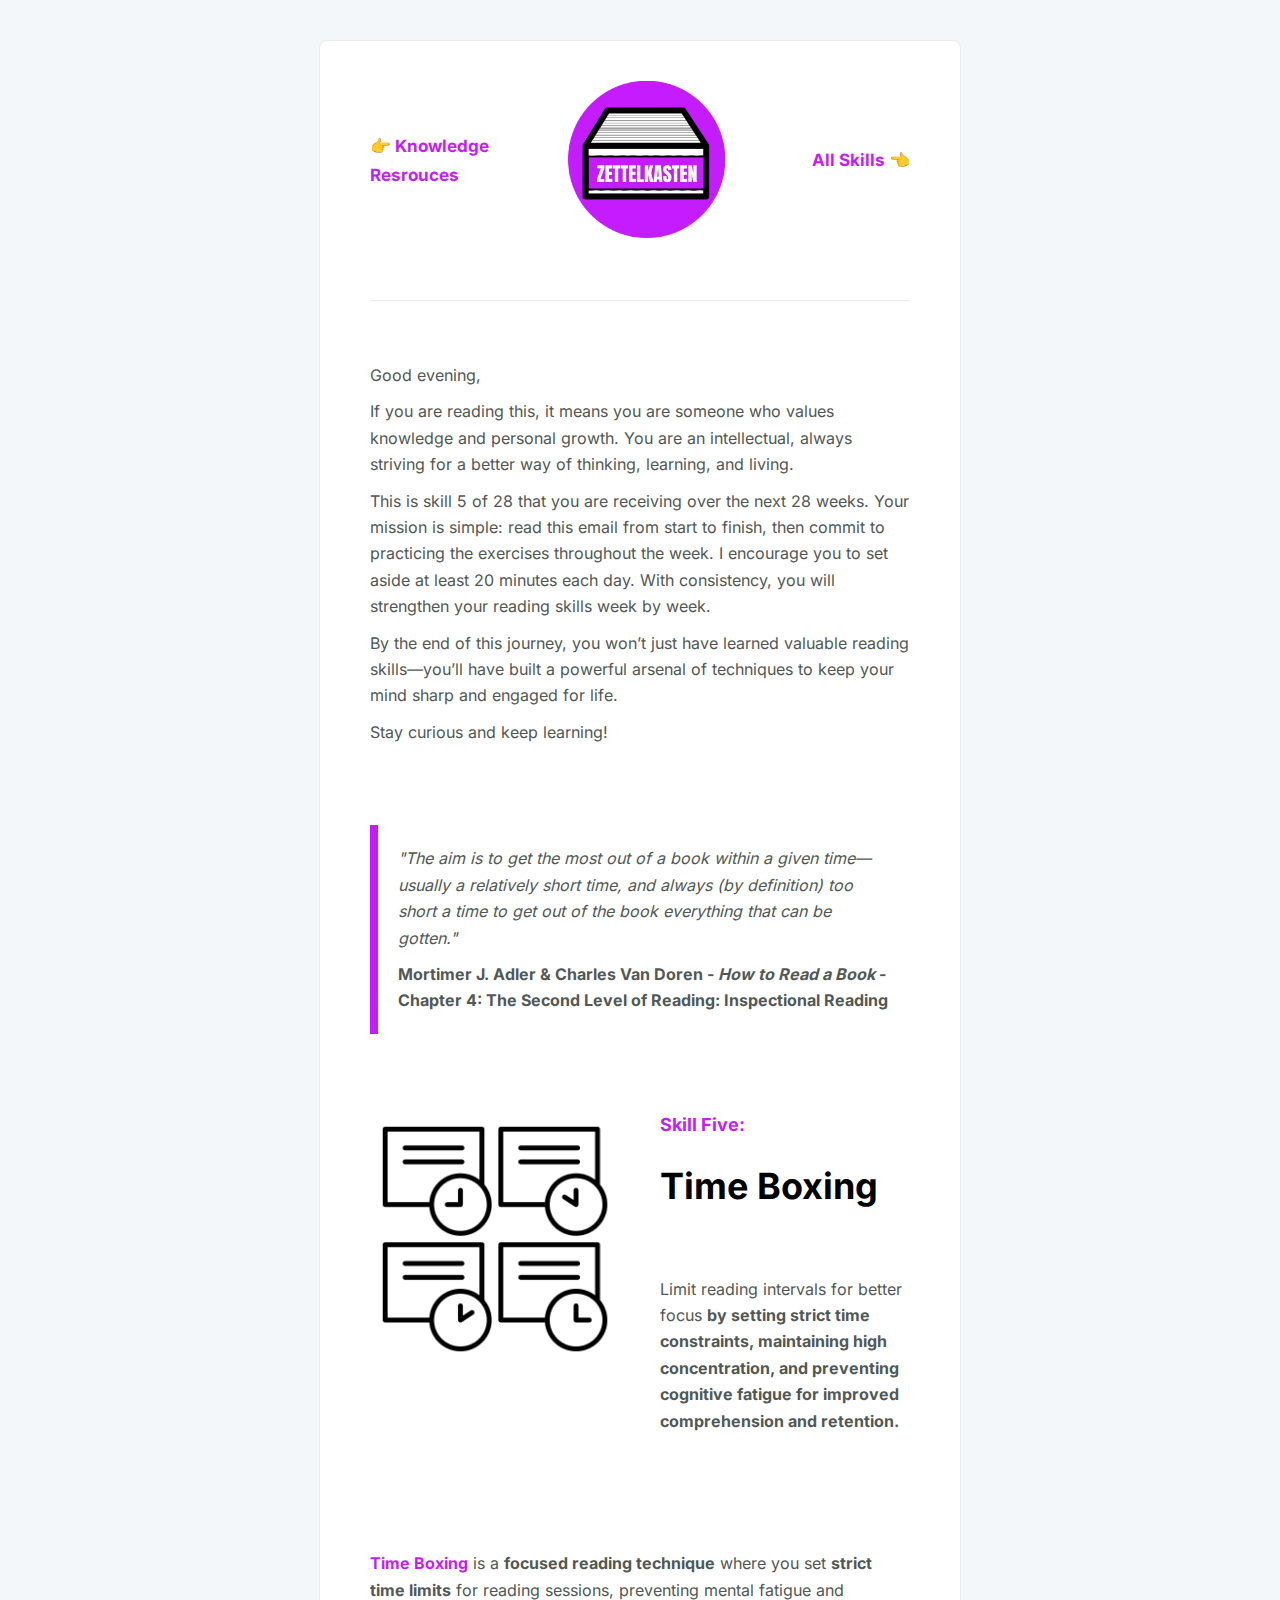
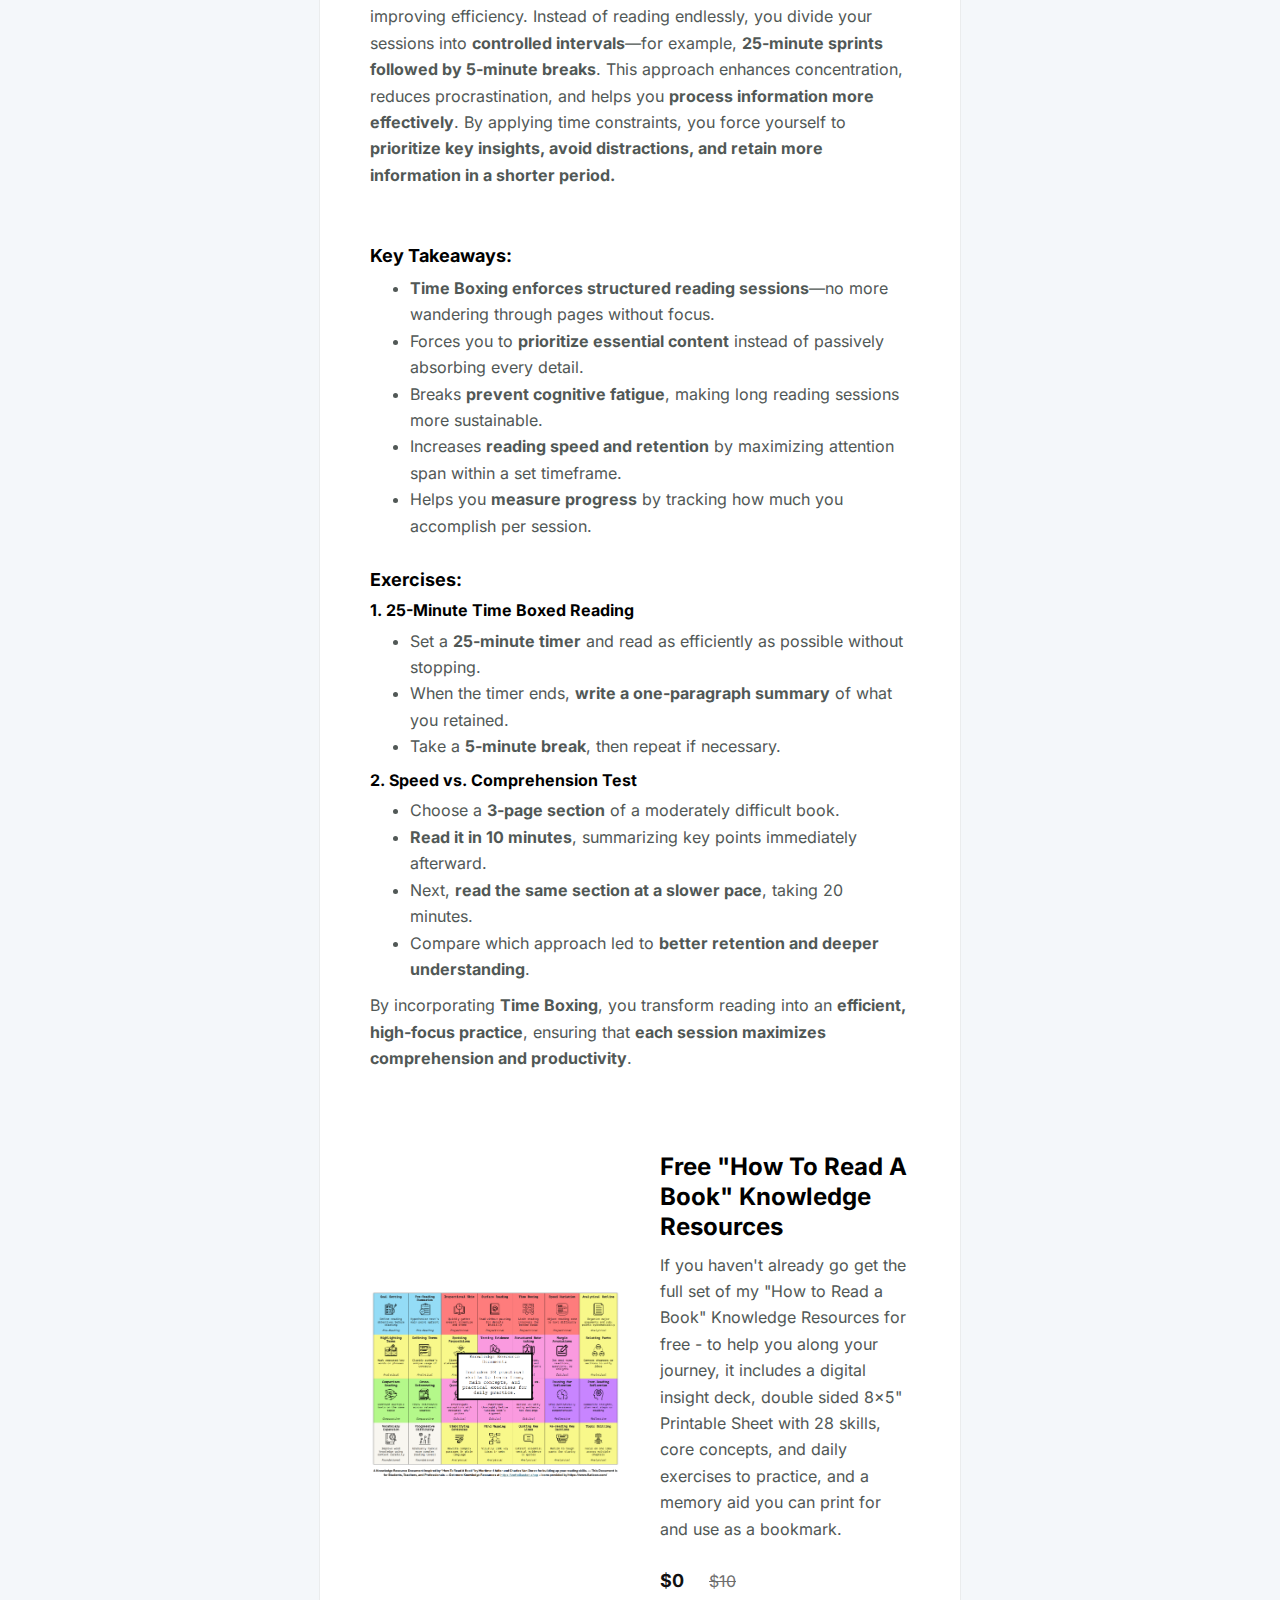
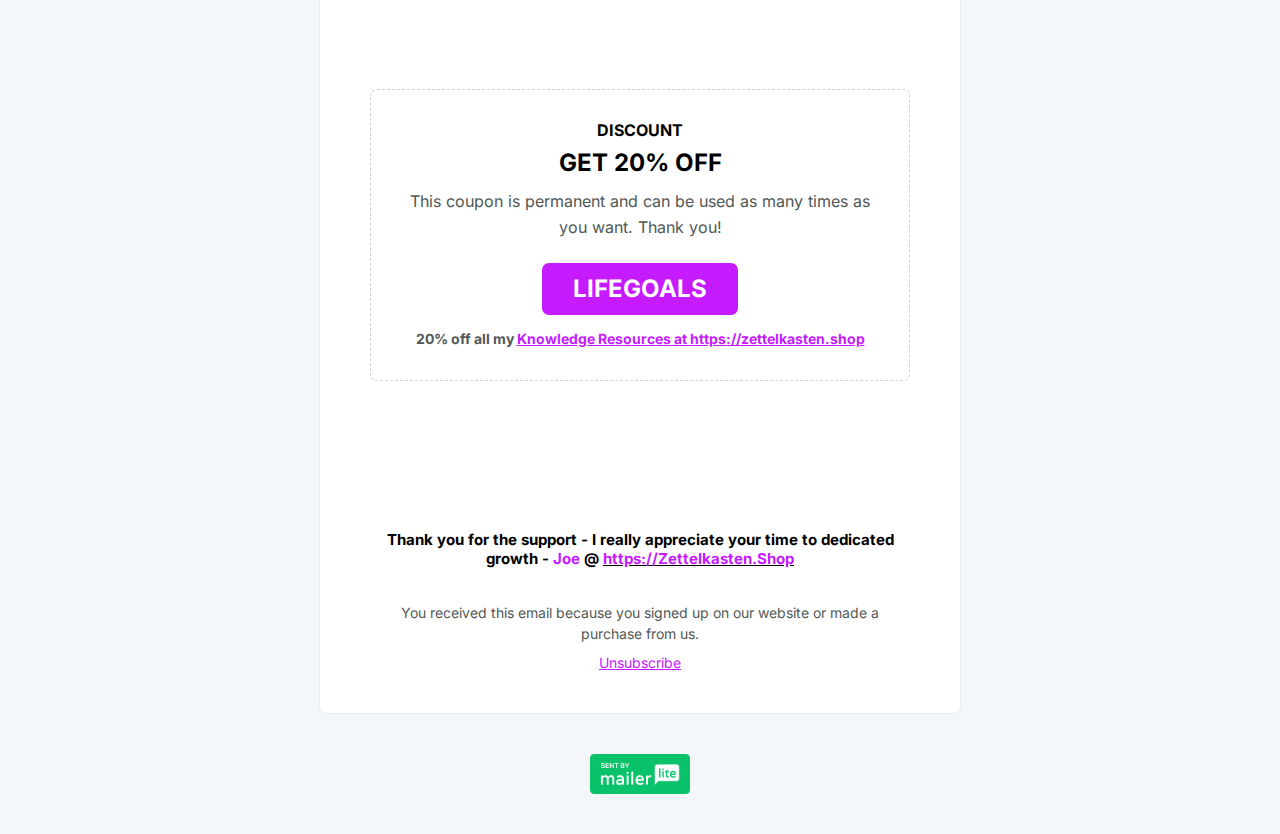
==== commit 64dcae00: "Update newsletter.html" ====
--- a/newsletter.html
+++ b/newsletter.html
@@ -1399,9 +1399,7 @@
                             
                         </td>
                         
-                        <td align="right" style="font-family: 'Inter', sans-serif; color: #111111; font-size: 12px; line-height: 18px;">
-                            <a style="color: #111111; font-weight: normal; font-style: normal; text-decoration: underline;" href="" data-link-id="147622601843279055" data-link-type="webview">View in browser</a> 
-                        </td>
+                        <td align="right" style="font-family: 'Inter', sans-serif; color: #111111; font-size: 12px; line-height: 18px;">                        </td>
                     </tr>
                     <tr>
                         <td colspan="2" height="20" style="line-height: 20px;"></td>
@@ -2708,4 +2706,4 @@
 
 
 
-</body><div id="webpilot-container"><template data-savepage-shadowroot=""><style>._setting-alert-frame_1e85n_1{box-sizing:border-box;background:#fff;border:1px solid #4f5aff33;border-radius:10px;flex-direction:column;width:320px;height:99px;padding:12px;display:flex}._setting-alert-frame_1e85n_1 a:visited{color:var(--color-brand-primary)}@media (prefers-color-scheme:dark){._setting-alert-frame_1e85n_1{background:#323558;border-color:#585c8a}}._icon-wrap_1e85n_22{width:24px;margin-right:8px}._setting-alert-inline_1e85n_27{font-size:12px;font-weight:600;font-family:var(--default-font-family);background:linear-gradient(#4f5aff1a 0% 100%);border:none;border-radius:4px;width:fit-content;height:28px;padding:5px 6px}._setting-alert-inline_1e85n_27 ._icon-wrap_1e85n_22{width:16px;margin-right:6px}._setting-alert-inline_1e85n_27 svg{width:16px;height:16px}._title-wrap_1e85n_47{color:var(--color-brand-primary,#4f5aff);height:24px;font-size:14px;font-weight:600;display:flex}._alert-desc_1e85n_55{margin-top:4px;margin-left:32px}._container_138wb_1{background-color:#edeff2;flex-direction:column;justify-content:space-between;align-items:center;width:100vw;height:100vh;padding-bottom:24px;display:flex}._form_138wb_12{flex-direction:column;flex:1;justify-content:center;align-items:center;width:560px;display:flex}._steps_138wb_21{flex-direction:row;margin:0 0 32px;padding:0;list-style-type:none;display:flex}._stepItem_138wb_30{color:#4f5aff;user-select:none;background:#fff9;border:1px solid #fff;border-radius:50%;justify-content:center;align-items:center;width:32px;height:32px;font-size:14px;font-weight:500;line-height:20px;display:flex}._stepItem_138wb_30+._stepItem_138wb_30{margin-left:24px}._stepItemActive_138wb_50{color:#fff;background-color:#4f5aff;border:none}._infoInputArea_138wb_56{background-color:#fff;border-radius:20px;flex-direction:column;width:560px;min-height:480px;padding:36px;display:flex;box-shadow:0 8px 24px #959da533}._container_1i7ty_1{text-align:center}._content_1i7ty_5{color:#292929;justify-content:center;align-items:center;margin:32px 0 18px;font-size:18px;font-weight:400;display:flex}._content_1i7ty_5 svg{width:16px;height:16px;margin:0 4px}._nav-btn_1i7ty_20{justify-content:center;align-items:flex-end;padding-top:182px;display:flex}._shortcut-guide_1b7tl_1{margin-top:32px;font-size:18px;font-weight:400;line-height:24px}._key-cap_1b7tl_8,._key-add_1b7tl_9{color:#4f5aff;font-size:12px;font-weight:700;line-height:24px;display:inline-block}._key-cap_1b7tl_8{background:0/100% 100% no-repeat;margin:0 5px;padding:0 8px}._key-cap--big_1b7tl_22{background-image:/*savepage-url=../key-cap-big.bffc4676.png*/url()}._key-cap--small_1b7tl_25{background-image:/*savepage-url=../key-cap-small.7ab4a271.png*/url()}._key-add_1b7tl_9{text-align:center;width:12px}._shortcut-input_1b7tl_34{flex-direction:row;align-items:center;display:flex}._shortcut-input_1b7tl_34 span{color:#585b58;margin-right:12px;font-size:14px;line-height:20px}._shortcut-input_1b7tl_34 input{border:1px solid #dcdee1;border-radius:5px;width:140px;height:36px;padding:8px;font-size:14px;font-weight:400;line-height:20px}._shortcut-input_1b7tl_34 input:focus{outline:none}._nav-btn_1b7tl_59{justify-content:center;align-items:flex-end;padding-top:66px;display:flex}._shortcutWrap_19dk4_1{color:#585b58;flex-direction:row;align-items:center;display:flex;position:relative}._reset_19dk4_9{color:#585b58;cursor:pointer;font-size:14px;font-weight:400;line-height:20px}@media (prefers-color-scheme:dark){._reset_19dk4_9{color:#929497}}._shortcut_19dk4_1{box-sizing:border-box;border:1px solid #929497;border-radius:5px;width:140px;height:36px;margin-right:8px;padding:8px;font-size:14px;font-weight:400;line-height:20px}._shortcutMask_19dk4_35{color:#585b58;background-color:#fff;width:124px;height:20px;font-size:14px;font-style:normal;font-weight:400;line-height:20px;position:absolute;top:8px;left:8px}._checkbox-custom_1m11w_1{cursor:pointer;flex-direction:row;align-items:center;display:flex}._checkbox-custom_1m11w_1 *{cursor:pointer}._checkbox-body_1m11w_11{border:1px solid #dcdcdc;border-radius:2px;justify-content:center;align-items:center;width:16px;height:16px;display:flex}._checkbox-body--activate_1m11w_21{border-color:#4f5aff}._checkbox-label_1m11w_25{color:#585b58;user-select:none;margin-left:6px;font-size:14px;line-height:20px}._selector_1cptm_1{justify-content:space-between;width:316px;margin:36px auto 24px;padding:0;display:flex}._selector__radio_1cptm_10{align-items:center;margin:0 0 4px;line-height:25px;display:flex}._selector__radio_1cptm_10 label{cursor:pointer;width:112px;font-size:14px;line-height:1}._selector__radio--active_1cptm_22 label{color:#292929;font-weight:600}._radio-body_1cptm_27{cursor:pointer;appearance:none;border:1px solid #4f5aff;border-radius:16px;width:16px;height:16px;margin:0 8px 0 0}._radio-body_1cptm_27:checked{position:relative}._radio-body_1cptm_27:checked:before{content:"";background-color:#4f5aff;border-radius:50%;width:10px;height:10px;display:block;position:absolute;top:2px;left:2px}._introduction_1cptm_51{text-align:center}._introduction-detail_1cptm_55{box-sizing:border-box;color:#292929;background-color:#f8faff;border-radius:10px;width:377px;height:98px;margin:0 auto;padding:12px}._introduction-detail_1cptm_55 span{font-size:18px;font-weight:400;display:block}._introduction-detail_1cptm_55 b{color:#4f5aff;font-weight:600}._introduction-detail_1cptm_55 p{color:#929497;margin:4px 0 0;font-size:14px;font-weight:400;line-height:1}._configuration_1cptm_82{text-align:center;padding-bottom:24px}._configuration_1cptm_82 ._gap_1cptm_86{margin-top:24px}._configuration_1cptm_82 ._dropdown-menu_1cptm_89{display:inline-block}._configuration_1cptm_82 ._guide_1cptm_92{width:360px;margin:24px auto 0}._configuration_1cptm_82 ._guide-content_1cptm_96{text-align:left}._nav-btn_1cptm_100{justify-content:center;align-items:flex-end;padding-top:88px;display:flex}._warn-txt_1cptm_107{margin-top:20px}._wrap_1250t_1{text-align:left;height:24px;margin:0}._wrap_1250t_1 ._text_1250t_6{color:#4f5aff;text-align:center;margin:0;font-size:24px;font-weight:400;line-height:1}._wrap_1250t_1 ._icon_1250t_14{cursor:pointer;transform:translateY(-100%)}._tips_knbqx_1{color:#585b58;background:linear-gradient(#4f5aff1a,#4f5aff1a),#fff;border-radius:4px;flex-direction:row;align-items:center;gap:6px;width:fit-content;min-height:27px;padding:5px 8px 5px 6px;font-size:12px;line-height:17px;display:flex}._icon_knbqx_16{display:flex}._tipsSuccess_knbqx_20{color:#318619}._tipsError_knbqx_24{color:#c00}._button_1qdc8_1{cursor:pointer;border:none;border-radius:4px;justify-content:center;align-items:center;height:36px;padding:8px 16px;font-weight:500;display:flex;font-size:14px!important}._button_1qdc8_1:hover{box-shadow:0 5px 15px #00000014,0 2px 4px #0000001c}._primary_1qdc8_17{color:#fff;background-color:#4f5aff}._primary_1qdc8_17:active{background:#292f8e}._ghost_1qdc8_25{color:#292929;background-color:#fff0}._disabled_1qdc8_30{color:#fff;cursor:not-allowed;background-color:#929497}._disabled_1qdc8_30:hover{box-shadow:none}._disabled_1qdc8_30:active{background-color:#929497}._loading_1qdc8_42{cursor:not-allowed;animation:1s linear infinite _rotation_1qdc8_1}@keyframes _rotation_1qdc8_1{0%{transform:rotate(0)}to{transform:rotate(359deg)}}._webpilot-input_1uhlv_1{box-sizing:border-box;color:var(--color-baseline-text,#292929);background:#fff;border:1px solid #dcdee1;border-radius:5px;width:360px;height:36px;padding:8px;font-size:14px;font-weight:400}@media (prefers-color-scheme:dark){._webpilot-input_1uhlv_1{background:#323558;border-color:#585c8a;outline:none}._webpilot-input_1uhlv_1:focus{border-color:#fff}}._webpilot-input_1uhlv_1::placeholder{color:var(--label-text,#929497);font-size:14px;font-weight:400}._select-btn_bvhdf_1{box-sizing:border-box;color:var(--color-baseline-text);cursor:pointer;background-color:#fff;border:1px solid #dcdee1;border-radius:5px;align-items:center;width:360px;height:36px;padding:7px 8px;display:flex}._select-btn-show-options_bvhdf_15{border:1px solid;border-bottom-right-radius:0;border-bottom-left-radius:0}._options-wrap_bvhdf_21{position:relative}._options-wrap_bvhdf_21 ul{position:absolute;top:0;left:0}._select-logo_bvhdf_30{padding:6px 8px 0 0}._select-caret_bvhdf_34{margin-left:auto}._select-options_bvhdf_38{box-sizing:border-box;color:var(--color-baseline-text);border:1px solid var(--color-icon-default-and-secondary-text);background-color:#fff;border-top:none;border-bottom-right-radius:5px;border-bottom-left-radius:5px;width:360px;margin:0;padding:0;font-size:14px;font-weight:400;list-style:none;box-shadow:0 8px 24px #959da533}._select-option_bvhdf_38{cursor:pointer;align-items:center;height:36px;display:flex}._select-option_bvhdf_38:hover{background:linear-gradient(#4f5aff33 0% 100%),#fff}@media (prefers-color-scheme:dark){._select-btn_bvhdf_1,._options-wrap_bvhdf_21 ul{background-color:#323558;border-color:#585c8a}._select-option_bvhdf_38:hover{background:#585c8a}}</style><style>@keyframes fadeOut{0%{opacity:1}to{opacity:0}}.v-toast--fade-out{animation-name:fadeOut}@keyframes fadeInDown{0%{opacity:0;transform:translateY(-100%)}to{opacity:1;transform:none}}.v-toast--fade-in-down{animation-name:fadeInDown}@keyframes fadeInUp{0%{opacity:0;transform:translateY(100%)}to{opacity:1;transform:none}}.v-toast--fade-in-up{animation-name:fadeInUp}.fade-enter-active,.fade-leave-active{transition:opacity .15s ease-out}.fade-enter,.fade-leave-to{opacity:0}.v-toast{z-index:1052;pointer-events:none;padding:2em;display:flex;position:fixed;inset:0;overflow:hidden}.v-toast__item{pointer-events:auto;opacity:.92;color:#fff;cursor:pointer;border-radius:.25em;align-items:center;min-height:3em;margin:.5em 0;animation-duration:.15s;display:inline-flex;box-shadow:0 1px 4px #0000001f,0 0 6px #0000000a}.v-toast__item--success{background-color:#28a745}.v-toast__item--info{background-color:#17a2b8}.v-toast__item--warning{background-color:#ffc107}.v-toast__item--error{background-color:#dc3545}.v-toast__item--default{background-color:#343a40}.v-toast__item--warning{color:#000}.v-toast__item.v-toast__item--top,.v-toast__item.v-toast__item--bottom{align-self:center}.v-toast__item.v-toast__item--top-right,.v-toast__item.v-toast__item--bottom-right{align-self:flex-end}.v-toast__item.v-toast__item--top-left,.v-toast__item.v-toast__item--bottom-left{align-self:flex-start}.v-toast__text{word-break:break-word;margin:0;padding:.5em 1em}.v-toast__icon{display:none}.v-toast.v-toast--top{flex-direction:column}.v-toast.v-toast--bottom{flex-direction:column-reverse}.v-toast.v-toast--custom-parent{position:absolute}@media screen and (width<=768px){.v-toast{padding:0;position:fixed!important}}.v-toast__item{opacity:1;min-height:4em}.v-toast__item .v-toast__text{padding:1.5em 1em}.v-toast__item .v-toast__icon{background:url("data:image/svg+xml,%3csvg xmlns='http://www.w3.org/2000/svg' viewBox='0 0 45.999 45.999'%3e %3cpath fill='%23fff' d='M39.264 6.736c-8.982-8.981-23.545-8.982-32.528 0-8.982 8.982-8.981 23.545 0 32.528 8.982 8.98 23.545 8.981 32.528 0 8.981-8.983 8.98-23.545 0-32.528zM25.999 33a3 3 0 11-6 0V21a3 3 0 116 0v12zm-3.053-17.128c-1.728 0-2.88-1.224-2.844-2.735-.036-1.584 1.116-2.771 2.879-2.771 1.764 0 2.88 1.188 2.917 2.771-.001 1.511-1.152 2.735-2.952 2.735z'/%3e %3c/svg%3e") no-repeat;width:27px;min-width:27px;height:27px;margin-left:1em;display:block}[dir=rtl] .v-toast__item .v-toast__icon{margin-left:unset;margin-right:1em}.v-toast__item.v-toast__item--success .v-toast__icon{background:url("data:image/svg+xml,%3csvg xmlns='http://www.w3.org/2000/svg' viewBox='0 0 52 52'%3e %3cpath fill='%23fff' d='M26 0C11.664 0 0 11.663 0 26s11.664 26 26 26 26-11.663 26-26S40.336 0 26 0zm14.495 17.329l-16 18a1.997 1.997 0 01-2.745.233l-10-8a2 2 0 012.499-3.124l8.517 6.813L37.505 14.67a2.001 2.001 0 012.99 2.659z'/%3e %3c/svg%3e") no-repeat}.v-toast__item.v-toast__item--error .v-toast__icon{background:url("data:image/svg+xml,%3csvg xmlns='http://www.w3.org/2000/svg' viewBox='0 0 51.976 51.976'%3e %3cpath fill='%23fff' d='M44.373 7.603c-10.137-10.137-26.632-10.138-36.77 0-10.138 10.138-10.137 26.632 0 36.77s26.632 10.138 36.77 0c10.137-10.138 10.137-26.633 0-36.77zm-8.132 28.638a2 2 0 01-2.828 0l-7.425-7.425-7.778 7.778a2 2 0 11-2.828-2.828l7.778-7.778-7.425-7.425a2 2 0 112.828-2.828l7.425 7.425 7.071-7.071a2 2 0 112.828 2.828l-7.071 7.071 7.425 7.425a2 2 0 010 2.828z'/%3e %3c/svg%3e") no-repeat}.v-toast__item.v-toast__item--warning .v-toast__icon{background:url("data:image/svg+xml,%3csvg viewBox='0 0 52 52' xmlns='http://www.w3.org/2000/svg'%3e %3cpath fill='%23000' d='M49.466 41.26L29.216 6.85c-.69-1.16-1.89-1.85-3.22-1.85-1.32 0-2.53.69-3.21 1.85L2.536 41.26c-.71 1.2-.72 2.64-.03 3.85.68 1.18 1.89 1.89 3.24 1.89h40.51c1.35 0 2.56-.71 3.23-1.89.7-1.21.69-2.65-.02-3.85zm-25.53-21.405h3.381v3.187l-.724 8.92H24.66l-.725-8.92v-3.187zm2.97 17.344a1.712 1.712 0 01-1.267.543c-.491 0-.914-.181-1.268-.543a1.788 1.788 0 01-.531-1.297c0-.502.176-.935.53-1.297a1.712 1.712 0 011.269-.544c.49 0 .914.181 1.268.544s.53.795.53 1.297c0 .503-.176.934-.53 1.297z'/%3e %3c/svg%3e") no-repeat}</style><style>:root{--webpilot-theme-main-text-color:#929497;--webpilot-theme-icon-default-and-secondary-text:#585b58;--webpilot-theme-main-background-color:#fff;--webpilot-theme-content-background-color:#fff;--webpilot-theme-baseline-text:#292929;--webpilot-theme-main-background-shadow:#959da533;--webpilot-theme-brand-primary:#4f5aff;--webpilot-theme-stoke-and-hover-status:#dbdeff;--webpilot-theme-brightness-number:1;--webpilot-theme-invert-number:0}@media (prefers-color-scheme:dark){:root{--webpilot-theme-main-text-color:#fff;--webpilot-theme-icon-default-and-secondary-text:#4f5aff33;--webpilot-theme-main-background-color:#292d3f;--webpilot-theme-content-background-color:#323558;--webpilot-theme-baseline-text:#fff;--webpilot-theme-main-background-shadow:#5484b533;--webpilot-theme-brand-primary:#fff;--webpilot-theme-stoke-and-hover-status:#585c8a;--webpilot-theme-brightness-number:3;--webpilot-theme-invert-number:1}}._popupBoxContainer_tz9rr_1{z-index:2147483647;text-align:center;width:612px;position:fixed;top:10%;left:2%}._webpilotTail_tz9rr_11{z-index:2147483647;text-align:center;flex-direction:inherit;color:var(--webpilot-theme-main-text-color,#292929);background-color:var(--webpilot-theme-content-background-color,#fff);border:1px solid var(--webpilot-theme-stoke-and-hover-status,#dcdee1);cursor:pointer;border-radius:10px;align-items:center;height:28px;padding:6px;font-size:12px;font-weight:500;display:flex;position:fixed;box-shadow:0 5px 15px #00000014,0 2px 4px #0000001c}._webpilotTail_tz9rr_11 img{background:0 0;width:16px;height:16px;margin-right:4px;filter:none!important}._webpilotTail_tz9rr_11:hover{color:var(--webpilot-theme-brand-primary,#4f5aff);background-color:var(--webpilot-theme-stoke-and-hover-status,#fff)}._webpilotLogo_tz9rr_43{background-color:#fff;width:24px;height:24px;display:block}._draggingBody_tz9rr_50{background:var(--webpilot-theme-content-background-color,#fff)center/14px no-repeat;cursor:grab;user-select:none;border-top-left-radius:10px;border-top-right-radius:10px;width:612px;height:18px;position:absolute;top:-10px;left:0}._draggingBody_tz9rr_50._draggingHand_tz9rr_64{cursor:grabbing}._draggingBody_tz9rr_50:hover{background-image:url(data:image/svg+xml,%3Csvg%20width%3D%2214%22%20height%3D%228%22%20fill%3D%22none%22%20xmlns%3D%22http%3A%2F%2Fwww.w3.org%2F2000%2Fsvg%22%3E%3Cpath%20d%3D%22M1.25%203.25a1.25%201.25%200%201%200%200-2.5%201.25%201.25%200%200%200%200%202.5ZM5.05%203.25a1.25%201.25%200%201%200%200-2.5%201.25%201.25%200%200%200%200%202.5ZM8.85%203.25a1.25%201.25%200%201%200%200-2.5%201.25%201.25%200%200%200%200%202.5ZM12.65%203.25a1.25%201.25%200%201%200%200-2.5%201.25%201.25%200%200%200%200%202.5ZM1.25%207.05a1.25%201.25%200%201%200%200-2.5%201.25%201.25%200%200%200%200%202.5ZM5.05%207.05a1.25%201.25%200%201%200%200-2.5%201.25%201.25%200%200%200%200%202.5ZM8.85%207.05a1.25%201.25%200%201%200%200-2.5%201.25%201.25%200%200%200%200%202.5ZM12.65%207.05a1.25%201.25%200%201%200%200-2.5%201.25%201.25%200%200%200%200%202.5Z%22%20fill%3D%22%23929497%22%2F%3E%3C%2Fsvg%3E)}@media (prefers-color-scheme:dark){._draggingBody_tz9rr_50:hover{background-image:url(data:image/svg+xml,%3Csvg%20width%3D%2214%22%20height%3D%228%22%20fill%3D%22none%22%20xmlns%3D%22http%3A%2F%2Fwww.w3.org%2F2000%2Fsvg%22%3E%3Cg%20opacity%3D%22.5%22%20fill%3D%22%23EDEFF2%22%3E%3Cpath%20d%3D%22M1.25%203.25a1.25%201.25%200%201%200%200-2.5%201.25%201.25%200%200%200%200%202.5ZM5.05%203.25a1.25%201.25%200%201%200%200-2.5%201.25%201.25%200%200%200%200%202.5ZM8.85%203.25a1.25%201.25%200%201%200%200-2.5%201.25%201.25%200%200%200%200%202.5ZM12.65%203.25a1.25%201.25%200%201%200%200-2.5%201.25%201.25%200%200%200%200%202.5ZM1.25%207.05a1.25%201.25%200%201%200%200-2.5%201.25%201.25%200%200%200%200%202.5ZM5.05%207.05a1.25%201.25%200%201%200%200-2.5%201.25%201.25%200%200%200%200%202.5ZM8.85%207.05a1.25%201.25%200%201%200%200-2.5%201.25%201.25%200%200%200%200%202.5ZM12.65%207.05a1.25%201.25%200%201%200%200-2.5%201.25%201.25%200%200%200%200%202.5Z%22%2F%3E%3C%2Fg%3E%3C%2Fsvg%3E)}}._container_4lsf6_1{background-color:var(--webpilot-theme-main-background-color,#fff);box-shadow:0 2px 6px var(--webpilot-theme-main-background-shadow,#0003);border-radius:10px;position:relative}._container--alone_4lsf6_7{padding-bottom:8px}._container--joint_4lsf6_10{border-bottom-right-radius:0;border-bottom-left-radius:0}._alert_4lsf6_15{margin:8px 8px 0}._container_sk432_1{color:#292929;background-color:var(--webpilot-theme-main-background-color,#fff);border-bottom-right-radius:10px;border-bottom-left-radius:10px;flex-direction:column;align-items:start;padding:8px;font-size:12px;font-weight:500;line-height:20px;display:flex;position:relative}._container__shadow_sk432_16{backdrop-filter:blur(2px);background-color:#00000080;border-bottom-right-radius:10px;border-bottom-left-radius:10px;width:100%;height:100%;position:absolute;top:0;left:0}._container__content_sk432_28{text-align:left;resize:none;scrollbar-color:transparent transparent;border-radius:5px;width:596px;height:226px;padding:8px;font-size:14px;font-weight:400;line-height:20px;overflow:hidden auto;background-color:var(--webpilot-theme-content-background-color,#fff)!important}._container__content_sk432_28 ::-webkit-scrollbar{background-color:#0000}._container__content_sk432_28:focus-visible{outline:none}._container__content_sk432_28:focus{border-color:#dcdee1;outline:none}._container__footer_sk432_54{user-select:none;flex-direction:row;justify-content:space-between;align-items:center;width:100%;display:flex;margin-top:8px!important}._control_sk432_64{display:flex}._control-move_sk432_68{cursor:row-resize;margin-right:72px;padding:9px 0}._control-move_sk432_68 ._control-move__bar_sk432_73{background-color:#dcdee1;border-radius:20px;width:120px;height:6px;margin:0}._control__copy-btn_sk432_81{cursor:pointer;width:24px;height:24px;transform:translate(135px,-40px)}._tips_sk432_88{cursor:pointer;color:#929497;user-select:none;font-size:14px;font-weight:400;line-height:20px;text-decoration:underline}._hover_sk432_99{cursor:pointer}._wrap_ine35_1{align-items:center;display:flex}._logo_ine35_6{width:16px;height:16px;margin-right:4px}._text_ine35_12{color:#929497;font-size:12px;font-weight:600;line-height:16px}._shortcutWrap_dq9o7_1{flex-direction:row;align-items:center;display:flex}._shortcutText_dq9o7_7{color:#929497;font-size:12px;font-weight:500;line-height:20px}._shortcutKeys_dq9o7_14{color:#929497;border:1px solid #929497;border-radius:5px;max-width:180px;min-height:20px;padding:0 2px;font-weight:400;line-height:20px;display:flex;margin-left:4px!important;font-size:14px!important}._container_14fog_1{background-color:var(--webpilot-theme-content-background-color,#fff);border-radius:10px;width:100%;padding:8px;position:absolute;top:0;left:0;box-shadow:0 8px 24px #959da533}._container__body_14fog_12{border:1px solid var(--webpilot-theme-stoke-and-hover-status,#dcdee1);border-radius:5px;padding:8px 0 8px 8px;position:relative}._content__textarea_14fog_19{appearance:none;resize:none;border:none;outline:none;width:100%;height:20px;max-height:196px;padding:0;display:block;overflow-y:auto;font-size:14px!important;line-height:20px!important}._content__send_14fog_34{position:absolute;bottom:6px;right:12px}._content__back_14fog_40{background-color:var(--webpilot-theme-main-background-color,#fff);box-shadow:0 2px 6px var(--webpilot-theme-main-background-shadow,#0003);cursor:pointer;border-radius:8px;justify-content:center;align-items:center;width:36px;height:36px;display:flex;position:absolute;top:-1px;right:-53px}._container__footer_14fog_55{margin-top:12px;display:flex}._form-name_14fog_60{border:1px solid var(--webpilot-theme-stoke-and-hover-status,#dcdee1);border-radius:5px;justify-content:space-between;align-items:center;height:20px;margin-right:auto;padding:0 5px;font-size:12px;display:flex}._form-name__txt_14fog_72{border:0;outline:none;width:70px;height:18px;padding:0;font-weight:600;line-height:18px}._content__textarea_14fog_19,._form-name__txt_14fog_72{color:var(--webpilot-theme-main-text-color,#292929);background-color:var(--webpilot-theme-content-background-color,#fff);font-weight:400}._content__textarea_14fog_19::placeholder,._form-name__txt_14fog_72::placeholder{color:#929497}._form-button_14fog_93:last-of-type{margin-left:40px}._container_1ls92_1{background-color:var(--webpilot-theme-main-background-color,#fff);box-shadow:0 2px 6px var(--webpilot-theme-main-background-shadow,#0003);border-bottom-right-radius:10px;border-bottom-left-radius:10px;width:100%;position:absolute;top:44px;left:0}._list_1ls92_12{margin:0;padding:0 8px}._item_1ls92_17{background-color:var(--webpilot-theme-content-background-color,#fff);border-right:1px solid var(--webpilot-theme-stoke-and-hover-status,#dcdee1);border-left:1px solid var(--webpilot-theme-stoke-and-hover-status,#dcdee1);cursor:pointer;align-items:center;display:flex}._item_1ls92_17:first-of-type{border-top:1px solid var(--webpilot-theme-stoke-and-hover-status,#dcdee1)}._item_1ls92_17:last-of-type{border-bottom:1px solid var(--webpilot-theme-stoke-and-hover-status,#dcdee1);border-bottom-right-radius:10px;border-bottom-left-radius:10px}._item_1ls92_17 ._name_1ls92_33{border:1px solid var(--webpilot-theme-stoke-and-hover-status,#dcdee1);border-radius:10px;flex:none;width:80px;height:20px;margin:0 6px;padding:0 6px;font-weight:600;line-height:20px;color:var(--webpilot-theme-main-text-color,#292929)!important;font-size:12px!important}._item_1ls92_17 ._describe_1ls92_46{text-align:left;flex:1;margin:0;padding:8px 0;line-height:22px;color:var(--webpilot-theme-main-text-color,#292929)!important;font-size:14px!important}._item_1ls92_17 ._name_1ls92_33,._item_1ls92_17 ._describe_1ls92_46{white-space:nowrap;text-overflow:ellipsis;overflow:hidden}._item_1ls92_17 ._increase_1ls92_61{color:var(--webpilot-theme-main-text-color,#292929);width:100%;margin:0;padding:8px 0;font-size:14px;line-height:22px}._item--activate_1ls92_70{background-color:var(--webpilot-theme-stoke-and-hover-status,#fff)}._item--activate_1ls92_70 ._name_1ls92_33{color:var(--webpilot-theme-brand-primary,#4f5aff);background-color:var(--webpilot-theme-main-background-color,#fff)}._item--activate_1ls92_70 ._describe_1ls92_46{font-weight:600}._pen_1ls92_81{cursor:pointer;flex:none;justify-content:center;align-items:center;width:30px;height:24px;font-size:0;display:flex;overflow:hidden}._footer_1ls92_93{padding:8px 0;display:flex}._footer_1ls92_93 ._keys_1ls92_97{border:1px solid var(--webpilot-theme-stoke-and-hover-status,#dcdee1);border-radius:4px;justify-content:center;align-items:center;margin:0 0 0 12px;padding:0 4px;line-height:20px;display:flex}._footer_1ls92_93 ._tips_1ls92_107{margin:0 8px;line-height:22px}._footer_1ls92_93 ._fill_1ls92_111{margin-right:auto}._footer_1ls92_93 ._keys_1ls92_97,._footer_1ls92_93 ._tips_1ls92_107{color:var(--webpilot-theme-main-text-color,#292929);font-size:10px;font-weight:600}._footer_1ls92_93 ._icon_1ls92_120{padding:2px 2px 0 0}._logo_1quj3_1{width:16px;height:16px;margin-right:6px}._frame_1quj3_7{padding:8px 8px 0}._container_1quj3_11{box-sizing:border-box;background-color:var(--webpilot-theme-content-background-color,#fff);border:1px solid var(--webpilot-theme-stoke-and-hover-status,#dcdee1);border-radius:5px;flex-direction:row;align-items:center;height:36px;padding:8px;display:flex}._container--unfold_1quj3_22{border-bottom:0;border-bottom-right-radius:0;border-bottom-left-radius:0}._input-area_1quj3_28{color:var(--webpilot-theme-main-text-color,#292929);background-color:var(--webpilot-theme-content-background-color,#fff);flex:1;border:none!important;width:100%!important;max-width:none!important;height:20px!important;font-size:14px!important;font-style:normal!important;font-weight:400!important;line-height:20px!important}._input-area_1quj3_28::placeholder{color:#929497;font-size:14px;font-weight:400;line-height:20px}._input-area_1quj3_28::selection{color:#fff;background:#4f5affcc}._input-area_1quj3_28:focus{box-shadow:none!important;outline:none!important}._input-area_1quj3_28:placeholder-shown{text-overflow:ellipsis}._input-area--not-available_1quj3_58{cursor:not-allowed}._container__collect_1quj3_62{margin-right:8px}._pending_1quj3_66{cursor:not-allowed;animation:1s linear infinite _rotation_1quj3_1}@keyframes _rotation_1quj3_1{0%{transform:rotate(0)}to{transform:rotate(359deg)}}._control_1rzrn_1{margin:0;padding:0;position:absolute;top:8px;right:-44px}._box_1rzrn_9{margin-bottom:16px;list-style:none}._box_1rzrn_9 ._btn_1rzrn_13{background-color:var(--webpilot-theme-main-background-color,#fff);box-shadow:0 2px 6px var(--webpilot-theme-main-background-shadow,#0003);background-origin:content-box;border-radius:8px;width:36px;height:36px;padding:6px}._popover_1rzrn_23{color:#fff;white-space:nowrap;user-select:none;background-color:#000;border-radius:5px;padding:4px 8px;font-size:12px;font-weight:500;line-height:17px}._ico_gr4tf_1{background:0/auto 100% no-repeat;display:flex}._ico_gr4tf_1:hover{cursor:pointer}._ico--empty_gr4tf_10{padding:1em 0 0 1em}._txt_gr4tf_14{padding-left:28px;font-size:14px;font-weight:600;line-height:24px}._txt_gr4tf_14:hover{text-decoration:underline}._txt-save_gr4tf_25{color:#4f5aff}._txt-save--click_gr4tf_29{color:#292f8e}._txt-delete_gr4tf_33{color:#585b58}._txt-delete--click_gr4tf_37{color:#292f8e}@media (prefers-color-scheme:dark){._txt-save_gr4tf_25,._txt-delete_gr4tf_33{color:#fff}._txt-save--click_gr4tf_29,._txt-delete--click_gr4tf_37{color:#dcdee1}}._img-close--click_gr4tf_51{background-image:url(data:image/svg+xml,%3Csvg%20width%3D%2224%22%20height%3D%2224%22%20fill%3D%22none%22%20xmlns%3D%22http%3A%2F%2Fwww.w3.org%2F2000%2Fsvg%22%3E%3Cpath%20fill-rule%3D%22evenodd%22%20clip-rule%3D%22evenodd%22%20d%3D%22M20.033%2018.61a1%201%200%200%201%200%201.419%201%201%200%200%201-1.419%200L12%2013.414l-6.614%206.615a1%201%200%200%201-1.419%200%201%201%200%200%201%200-1.42l6.614-6.614L3.967%205.38a1.003%201.003%200%200%201%201.419-1.419L12%2010.576l6.614-6.615a1.003%201.003%200%201%201%201.419%201.42l-6.614%206.614%206.614%206.615Z%22%20fill%3D%22%23292F8E%22%2F%3E%3C%2Fsvg%3E)}._img-close--default_gr4tf_55{background-image:url(data:image/svg+xml,%3Csvg%20width%3D%2224%22%20height%3D%2224%22%20fill%3D%22none%22%20xmlns%3D%22http%3A%2F%2Fwww.w3.org%2F2000%2Fsvg%22%3E%3Cpath%20fill-rule%3D%22evenodd%22%20clip-rule%3D%22evenodd%22%20d%3D%22M20.033%2018.61a1%201%200%200%201%200%201.419%201%201%200%200%201-1.419%200L12%2013.414l-6.614%206.615a1%201%200%200%201-1.419%200%201%201%200%200%201%200-1.42l6.614-6.614L3.967%205.38a1.003%201.003%200%200%201%201.419-1.419L12%2010.576l6.614-6.615a1.003%201.003%200%201%201%201.419%201.42l-6.614%206.614%206.614%206.615Z%22%20fill%3D%22%23585B58%22%2F%3E%3C%2Fsvg%3E)}._img-close--disable_gr4tf_59{background-image:url(data:image/svg+xml,%3Csvg%20width%3D%2224%22%20height%3D%2224%22%20fill%3D%22none%22%20xmlns%3D%22http%3A%2F%2Fwww.w3.org%2F2000%2Fsvg%22%3E%3Cpath%20fill-rule%3D%22evenodd%22%20clip-rule%3D%22evenodd%22%20d%3D%22M20.033%2018.61a1%201%200%200%201%200%201.419%201%201%200%200%201-1.419%200L12%2013.414l-6.614%206.615a1%201%200%200%201-1.419%200%201%201%200%200%201%200-1.42l6.614-6.614L3.967%205.38a1.003%201.003%200%200%201%201.419-1.419L12%2010.576l6.614-6.615a1.003%201.003%200%201%201%201.419%201.42l-6.614%206.614%206.614%206.615Z%22%20fill%3D%22%23DCDEE1%22%2F%3E%3C%2Fsvg%3E)}._img-close--hover_gr4tf_63{background-image:url(data:image/svg+xml,%3Csvg%20width%3D%2224%22%20height%3D%2224%22%20fill%3D%22none%22%20xmlns%3D%22http%3A%2F%2Fwww.w3.org%2F2000%2Fsvg%22%3E%3Cpath%20fill-rule%3D%22evenodd%22%20clip-rule%3D%22evenodd%22%20d%3D%22M20.033%2018.61a1%201%200%200%201%200%201.419%201%201%200%200%201-1.419%200L12%2013.414l-6.614%206.615a1%201%200%200%201-1.419%200%201%201%200%200%201%200-1.42l6.614-6.614L3.967%205.38a1.003%201.003%200%200%201%201.419-1.419L12%2010.576l6.614-6.615a1.003%201.003%200%201%201%201.419%201.42l-6.614%206.614%206.614%206.615Z%22%20fill%3D%22%234F5AFF%22%2F%3E%3C%2Fsvg%3E)}._img-collect--click_gr4tf_67{background-image:url(data:image/svg+xml,%3Csvg%20width%3D%2224%22%20height%3D%2224%22%20fill%3D%22none%22%20xmlns%3D%22http%3A%2F%2Fwww.w3.org%2F2000%2Fsvg%22%3E%3Cpath%20d%3D%22M6.995%2019.397%202.276%2014.71a1.03%201.03%200%200%201%200-1.438l4.72-4.687L8.4%209.99l-2.969%203%2011.532-.031c1.124%200%202.031-.882%202.031-1.97v-5a1%201%200%200%201%202%200v5c0%202.205-1.817%203.97-4.03%203.97l-11.533.03%202.97%203-1.407%201.407Z%22%20fill%3D%22%234F5AFF%22%2F%3E%3C%2Fsvg%3E)}._img-collect--default_gr4tf_71{background-image:url(data:image/svg+xml,%3Csvg%20width%3D%2224%22%20height%3D%2224%22%20fill%3D%22none%22%20xmlns%3D%22http%3A%2F%2Fwww.w3.org%2F2000%2Fsvg%22%3E%3Cpath%20d%3D%22M10.568%202.014c-1.951%200-3.562%201.48-3.562%203.344v.656h-.438c-1.951%200-3.562%201.48-3.562%203.344v11.656c0%20.744.773%201.239%201.438.906l5.562-2.78%205.531%202.78c.665.333%201.469-.162%201.469-.906V16.67l2.531%201.25c.665.333%201.469-.162%201.469-.906V5.358c0-1.864-1.642-3.344-3.594-3.344h-6.844Zm0%202h6.844c.889%200%201.594.63%201.594%201.344v10.031l-2-1V9.358c0-1.864-1.642-3.344-3.594-3.344H9.006v-.656c0-.714.674-1.344%201.562-1.344Zm-4%204h6.844c.889%200%201.594.63%201.594%201.344v10.031l-4.562-2.281a1.027%201.027%200%200%200-.907%200c-.567.284-2.918%201.475-4.531%202.281V9.358c0-.714.674-1.344%201.562-1.344Z%22%20fill%3D%22%23585B58%22%2F%3E%3C%2Fsvg%3E)}._img-collect--disable_gr4tf_75{background-image:url(data:image/svg+xml,%3Csvg%20width%3D%2224%22%20height%3D%2224%22%20fill%3D%22none%22%20xmlns%3D%22http%3A%2F%2Fwww.w3.org%2F2000%2Fsvg%22%3E%3Cpath%20d%3D%22M10.568%202.014c-1.951%200-3.562%201.48-3.562%203.344v.656h-.438c-1.951%200-3.562%201.48-3.562%203.344v11.656c0%20.744.773%201.239%201.438.906l5.562-2.78%205.531%202.78c.665.333%201.469-.162%201.469-.906V16.67l2.531%201.25c.665.333%201.469-.162%201.469-.906V5.358c0-1.864-1.642-3.344-3.594-3.344h-6.844Zm0%202h6.844c.889%200%201.594.63%201.594%201.344v10.031l-2-1V9.358c0-1.864-1.642-3.344-3.594-3.344H9.006v-.656c0-.714.674-1.344%201.562-1.344Zm-4%204h6.844c.889%200%201.594.63%201.594%201.344v10.031l-4.562-2.281a1.027%201.027%200%200%200-.907%200c-.567.284-2.918%201.475-4.531%202.281V9.358c0-.714.674-1.344%201.562-1.344Z%22%20fill%3D%22%23DCDEE1%22%2F%3E%3C%2Fsvg%3E)}._img-collect--hover_gr4tf_79{background-image:url(data:image/svg+xml,%3Csvg%20width%3D%2224%22%20height%3D%2224%22%20fill%3D%22none%22%20xmlns%3D%22http%3A%2F%2Fwww.w3.org%2F2000%2Fsvg%22%3E%3Cpath%20d%3D%22M10.568%202.014c-1.951%200-3.562%201.48-3.562%203.344v.656h-.438c-1.951%200-3.562%201.48-3.562%203.344v11.656c0%20.744.773%201.239%201.438.906l5.562-2.78%205.531%202.78c.665.333%201.469-.162%201.469-.906V16.67l2.531%201.25c.665.333%201.469-.162%201.469-.906V5.358c0-1.864-1.642-3.344-3.594-3.344h-6.844Zm0%202h6.844c.889%200%201.594.63%201.594%201.344v10.031l-2-1V9.358c0-1.864-1.642-3.344-3.594-3.344H9.006v-.656c0-.714.674-1.344%201.562-1.344Z%22%20fill%3D%22%234F5AFF%22%2F%3E%3C%2Fsvg%3E)}._img-copy--click_gr4tf_83{background-image:url(data:image/svg+xml,%3Csvg%20width%3D%2224%22%20height%3D%2224%22%20fill%3D%22none%22%20xmlns%3D%22http%3A%2F%2Fwww.w3.org%2F2000%2Fsvg%22%3E%3Cpath%20d%3D%22M9.998%202.014c-3.56%200-7%203.406-7%206.969V14.67c0%201.864%201.611%203.344%203.562%203.344h.438v.656c0%201.864%201.611%203.344%203.562%203.344h6.876c1.951%200%203.562-1.48%203.562-3.344V9.358c0-1.864-1.61-3.344-3.562-3.344h-.438v-.656c0-1.864-1.61-3.344-3.562-3.344H9.998Zm-1%202.25V6.67c0%20.714-.674%201.344-1.562%201.344H5.217c.46-1.767%202.01-3.28%203.781-3.75Zm8%203.75h.438c.888%200%201.562.63%201.562%201.344v9.312c0%20.714-.674%201.344-1.562%201.344H10.56c-.888%200-1.562-.63-1.562-1.344v-.656h4.438c1.951%200%203.562-1.48%203.562-3.344V8.014Z%22%20fill%3D%22%23292F8E%22%2F%3E%3C%2Fsvg%3E)}._img-copy--default_gr4tf_87{background-image:url(data:image/svg+xml,%3Csvg%20fill%3D%22none%22%20height%3D%2224%22%20width%3D%2224%22%20xmlns%3D%22http%3A%2F%2Fwww.w3.org%2F2000%2Fsvg%22%3E%3Cpath%20d%3D%22M9.998%202.014c-3.56%200-7%203.406-7%206.969V14.67c0%201.864%201.611%203.344%203.562%203.344h.438v.656c0%201.864%201.611%203.344%203.562%203.344h6.876c1.951%200%203.562-1.48%203.562-3.344V9.358c0-1.864-1.61-3.344-3.562-3.344h-.438v-.656c0-1.864-1.61-3.344-3.562-3.344H9.998Zm1%202h2.438c.888%200%201.562.63%201.562%201.344v9.312c0%20.714-.674%201.344-1.562%201.344H6.56c-.888%200-1.562-.63-1.562-1.344v-4.656h2.438c1.95%200%203.562-1.48%203.562-3.344V4.014Zm-2%20.25V6.67c0%20.714-.674%201.344-1.562%201.344H5.217c.46-1.767%202.01-3.28%203.781-3.75Zm8%203.75h.438c.888%200%201.562.63%201.562%201.344v9.312c0%20.714-.674%201.344-1.562%201.344H10.56c-.888%200-1.562-.63-1.562-1.344v-.656h4.438c1.951%200%203.562-1.48%203.562-3.344V8.014Z%22%20fill%3D%22%23585B58%22%2F%3E%3C%2Fsvg%3E)}._img-copy--disable_gr4tf_91{background-image:url(data:image/svg+xml,%3Csvg%20fill%3D%22none%22%20height%3D%2224%22%20width%3D%2224%22%20xmlns%3D%22http%3A%2F%2Fwww.w3.org%2F2000%2Fsvg%22%3E%3Cpath%20d%3D%22M9.998%202.014c-3.56%200-7%203.406-7%206.969V14.67c0%201.864%201.611%203.344%203.562%203.344h.438v.656c0%201.864%201.611%203.344%203.562%203.344h6.876c1.951%200%203.562-1.48%203.562-3.344V9.358c0-1.864-1.61-3.344-3.562-3.344h-.438v-.656c0-1.864-1.61-3.344-3.562-3.344H9.998Zm1%202h2.438c.888%200%201.562.63%201.562%201.344v9.312c0%20.714-.674%201.344-1.562%201.344H6.56c-.888%200-1.562-.63-1.562-1.344v-4.656h2.438c1.95%200%203.562-1.48%203.562-3.344V4.014Zm-2%20.25V6.67c0%20.714-.674%201.344-1.562%201.344H5.217c.46-1.767%202.01-3.28%203.781-3.75Zm8%203.75h.438c.888%200%201.562.63%201.562%201.344v9.312c0%20.714-.674%201.344-1.562%201.344H10.56c-.888%200-1.562-.63-1.562-1.344v-.656h4.438c1.951%200%203.562-1.48%203.562-3.344V8.014Z%22%20fill%3D%22%23DCDEE1%22%2F%3E%3C%2Fsvg%3E)}._img-copy--hover_gr4tf_95{background-image:url(data:image/svg+xml,%3Csvg%20fill%3D%22none%22%20height%3D%2224%22%20width%3D%2224%22%20xmlns%3D%22http%3A%2F%2Fwww.w3.org%2F2000%2Fsvg%22%3E%3Cpath%20d%3D%22M9.998%202.014c-3.56%200-7%203.406-7%206.969V14.67c0%201.864%201.611%203.344%203.562%203.344h.438v.656c0%201.864%201.611%203.344%203.562%203.344h6.876c1.951%200%203.562-1.48%203.562-3.344V9.358c0-1.864-1.61-3.344-3.562-3.344h-.438v-.656c0-1.864-1.61-3.344-3.562-3.344H9.998Zm-1%202.25V6.67c0%20.714-.674%201.344-1.562%201.344H5.217c.46-1.767%202.01-3.28%203.781-3.75Zm8%203.75h.438c.888%200%201.562.63%201.562%201.344v9.312c0%20.714-.674%201.344-1.562%201.344H10.56c-.888%200-1.562-.63-1.562-1.344v-.656h4.438c1.951%200%203.562-1.48%203.562-3.344V8.014Z%22%20fill%3D%22%234F5AFF%22%2F%3E%3C%2Fsvg%3E)}._img-delete--click_gr4tf_99{background-image:url(data:image/svg+xml,%3Csvg%20width%3D%2224%22%20height%3D%2224%22%20fill%3D%22none%22%20xmlns%3D%22http%3A%2F%2Fwww.w3.org%2F2000%2Fsvg%22%3E%3Cpath%20d%3D%22M11.998%201.953a2%202%200%200%200-2%202h-5a1%201%200%200%200%200%202h14a1%201%200%200%200%200-2h-5a2%202%200%200%200-2-2Zm-7%206v10c0%202.19%201.805%203.97%204%203.97l6.03.03c2.196%200%203.97-1.805%203.97-4v-10h-14Zm5%203a1%201%200%200%201%201%201v6a1%201%200%200%201-2%200v-6a1%201%200%200%201%201-1Zm4%200a1%201%200%200%201%201%201v6a1%201%200%200%201-2%200v-6a1%201%200%200%201%201-1Z%22%20fill%3D%22%23292F8E%22%2F%3E%3C%2Fsvg%3E)}._img-delete--default_gr4tf_103{background-image:url(data:image/svg+xml,%3Csvg%20width%3D%2224%22%20height%3D%2224%22%20fill%3D%22none%22%20xmlns%3D%22http%3A%2F%2Fwww.w3.org%2F2000%2Fsvg%22%3E%3Cpath%20d%3D%22M11.998%201.953a2%202%200%200%200-2%202h-5a1%201%200%200%200%200%202v12c0%202.19%201.805%204%204%204h6c2.195%200%204-1.805%204-4v-12a1%201%200%200%200%200-2h-5a2%202%200%200%200-2-2Zm-5%204h10v12c0%201.097-.89%202-1.97%202l-6.03-.03c-1.102%200-2-.89-2-1.97v-12Zm3%202a1%201%200%200%200-1%201v8a1%201%200%200%200%202%200v-8a1%201%200%200%200-1-1Zm4%200a1%201%200%200%200-1%201v8a1%201%200%200%200%202%200v-8a1%201%200%200%200-1-1Z%22%20fill%3D%22%23585B58%22%2F%3E%3C%2Fsvg%3E)}._img-delete--hover_gr4tf_107{background-image:url(data:image/svg+xml,%3Csvg%20width%3D%2224%22%20height%3D%2224%22%20fill%3D%22none%22%20xmlns%3D%22http%3A%2F%2Fwww.w3.org%2F2000%2Fsvg%22%3E%3Cpath%20d%3D%22M11.998%201.953a2%202%200%200%200-2%202h-5a1%201%200%200%200%200%202h14a1%201%200%200%200%200-2h-5a2%202%200%200%200-2-2Zm-7%206v10c0%202.19%201.805%203.97%204%203.97l6.03.03c2.196%200%203.97-1.805%203.97-4v-10h-14Zm5%203a1%201%200%200%201%201%201v6a1%201%200%200%201-2%200v-6a1%201%200%200%201%201-1Zm4%200a1%201%200%200%201%201%201v6a1%201%200%200%201-2%200v-6a1%201%200%200%201%201-1Z%22%20fill%3D%22%23585B58%22%2F%3E%3C%2Fsvg%3E)}._img-previous--click_gr4tf_111{background-image:url(data:image/svg+xml,%3Csvg%20width%3D%2224%22%20height%3D%2224%22%20fill%3D%22none%22%20xmlns%3D%22http%3A%2F%2Fwww.w3.org%2F2000%2Fsvg%22%3E%3Cpath%20d%3D%22M6.995%2019.397%202.276%2014.71a1.03%201.03%200%200%201%200-1.438l4.72-4.687L8.4%209.99l-2.969%203%2011.532-.031c1.124%200%202.031-.882%202.031-1.97v-5a1%201%200%200%201%202%200v5c0%202.205-1.817%203.97-4.03%203.97l-11.533.03%202.97%203-1.407%201.407Z%22%20fill%3D%22%23292F8E%22%2F%3E%3C%2Fsvg%3E)}._img-previous--default_gr4tf_115{background-image:url(data:image/svg+xml,%3Csvg%20width%3D%2224%22%20height%3D%2224%22%20fill%3D%22none%22%20xmlns%3D%22http%3A%2F%2Fwww.w3.org%2F2000%2Fsvg%22%3E%3Cpath%20d%3D%22M6.995%2019.397%202.276%2014.71a1.03%201.03%200%200%201%200-1.438l4.72-4.687L8.4%209.99l-2.969%203%2011.532-.031c1.124%200%202.031-.882%202.031-1.97v-5a1%201%200%200%201%202%200v5c0%202.205-1.817%203.97-4.03%203.97l-11.533.03%202.97%203-1.407%201.407Z%22%20fill%3D%22%23585B58%22%2F%3E%3C%2Fsvg%3E)}._img-previous--disable_gr4tf_119{background-image:url(data:image/svg+xml,%3Csvg%20width%3D%2224%22%20height%3D%2224%22%20fill%3D%22none%22%20xmlns%3D%22http%3A%2F%2Fwww.w3.org%2F2000%2Fsvg%22%3E%3Cpath%20d%3D%22M6.995%2019.397%202.276%2014.71a1.03%201.03%200%200%201%200-1.438l4.72-4.687L8.4%209.99l-2.969%203%2011.532-.031c1.124%200%202.031-.882%202.031-1.97v-5a1%201%200%200%201%202%200v5c0%202.205-1.817%203.97-4.03%203.97l-11.533.03%202.97%203-1.407%201.407Z%22%20fill%3D%22%23DCDEE1%22%2F%3E%3C%2Fsvg%3E)}._img-previous--hover_gr4tf_123{background-image:url(data:image/svg+xml,%3Csvg%20width%3D%2224%22%20height%3D%2224%22%20fill%3D%22none%22%20xmlns%3D%22http%3A%2F%2Fwww.w3.org%2F2000%2Fsvg%22%3E%3Cpath%20d%3D%22M6.995%2019.397%202.276%2014.71a1.03%201.03%200%200%201%200-1.438l4.72-4.687L8.4%209.99l-2.969%203%2011.532-.031c1.124%200%202.031-.882%202.031-1.97v-5a1%201%200%200%201%202%200v5c0%202.205-1.817%203.97-4.03%203.97l-11.533.03%202.97%203-1.407%201.407Z%22%20fill%3D%22%234F5AFF%22%2F%3E%3C%2Fsvg%3E)}._img-setting--click_gr4tf_127{background-image:url(data:image/svg+xml,%3Csvg%20fill%3D%22none%22%20height%3D%2224%22%20width%3D%2224%22%20xmlns%3D%22http%3A%2F%2Fwww.w3.org%2F2000%2Fsvg%22%3E%3Cpath%20d%3D%22M8.968%202.456a9.669%209.669%200%200%200-3.72%202.187c-.332.31-.434.818-.218%201.219.8%201.48-.037%203.065-1.843%203.156-.443.023-.834.35-.938.78a8.712%208.712%200%200%200-.25%202.188c0%20.688.074%201.464.219%202.156.09.433.466.744.906.783%201.818.156%202.718%201.543%201.906%203.311-.18.393-.098.863.219%201.156%201.062.983%202.282%201.675%203.719%202.125.41.13.873-.026%201.125-.375%201.112-1.537%202.725-1.543%203.78%200%20.25.364.706.54%201.126.407a10.072%2010.072%200%200%200%203.75-2.157c.33-.3.417-.787.219-1.186-.832-1.68.125-3.221%201.843-3.25.456-.008.862-.308.969-.75.173-.717.219-1.342.219-2.22%200-.754-.09-1.497-.25-2.218a.994.994%200%200%200-.97-.781c-1.69-.003-2.638-1.665-1.811-3.125a.979.979%200%200%200-.188-1.22%2010.153%2010.153%200%200%200-3.812-2.186.986.986%200%200%200-1.125.406c-.966%201.5-2.77%201.527-3.72.03-.242-.382-.723-.574-1.155-.436Zm3.03%205.53a4%204%200%201%201%200%208%204%204%200%200%201%200-8Z%22%20fill%3D%22%23292F8E%22%2F%3E%3C%2Fsvg%3E)}._img-setting--default_gr4tf_131{background-image:url(data:image/svg+xml,%3Csvg%20fill%3D%22none%22%20height%3D%2224%22%20width%3D%2224%22%20xmlns%3D%22http%3A%2F%2Fwww.w3.org%2F2000%2Fsvg%22%3E%3Cpath%20d%3D%22M8.968%202.455a9.671%209.671%200%200%200-3.72%202.188c-.332.31-.434.818-.218%201.218.8%201.481-.037%203.066-1.844%203.157-.442.022-.833.35-.937.781a8.71%208.71%200%200%200-.25%202.188c0%20.687.074%201.464.219%202.156.09.432.466.743.906.781%201.818.158%202.718%201.544%201.906%203.313-.18.393-.098.863.219%201.157%201.062.982%202.282%201.675%203.719%202.125.41.128.873-.027%201.125-.375%201.112-1.54%202.725-1.544%203.78%200%20.25.363.706.538%201.126.405a10.1%2010.1%200%200%200%203.75-2.155c.33-.301.417-.788.219-1.188-.832-1.68.125-3.22%201.843-3.25.456-.008.862-.307.969-.75.173-.717.219-1.341.219-2.22%200-.754-.09-1.497-.25-2.218a.994.994%200%200%200-.97-.782c-1.69-.003-2.638-1.665-1.811-3.125a.977.977%200%200%200-.188-1.218c-1.09-.99-2.42-1.764-3.812-2.188a.986.986%200%200%200-1.125.406c-.966%201.501-2.77%201.527-3.72.032a1.023%201.023%200%200%200-1.155-.438Zm6.078%202.124a7.904%207.904%200%200%201%201.84%201.054c-.725%202.297.506%204.683%203.056%205.265.063.412.057.662.057%201.088%200%20.51.007.688-.051%201.056-2.54.527-3.795%202.845-3.088%205.296-.608.441-1.043.747-1.806%201.043-1.792-1.825-4.28-1.904-6.11.011-.714-.314-1.263-.593-1.818-1.061.688-2.49-.475-4.638-3.057-5.29-.115-.457-.07-1.745-.003-2.136%202.67-.64%203.722-3.003%203.059-5.279.586-.44%201.113-.762%201.798-1.04%201.725%201.755%204.315%201.93%206.123-.007Zm-3.047%203.407a4%204%200%201%200%200%208%204%204%200%200%200%200-8Zm0%202a2%202%200%201%201%200%204%202%202%200%200%201%200-4Z%22%20fill%3D%22%23585B58%22%2F%3E%3C%2Fsvg%3E)}._img-setting--disable_gr4tf_135{background-image:url(data:image/svg+xml,%3Csvg%20fill%3D%22none%22%20height%3D%2224%22%20width%3D%2224%22%20xmlns%3D%22http%3A%2F%2Fwww.w3.org%2F2000%2Fsvg%22%3E%3Cpath%20d%3D%22M8.968%202.455a9.671%209.671%200%200%200-3.72%202.188c-.332.31-.434.818-.218%201.218.8%201.481-.037%203.066-1.844%203.157-.442.022-.833.35-.937.781a8.71%208.71%200%200%200-.25%202.188c0%20.687.074%201.464.219%202.156.09.432.466.743.906.781%201.818.158%202.718%201.544%201.906%203.313-.18.393-.098.863.219%201.157%201.062.982%202.282%201.675%203.719%202.125.41.128.873-.027%201.125-.375%201.112-1.54%202.725-1.544%203.78%200%20.25.363.706.538%201.126.405a10.1%2010.1%200%200%200%203.75-2.155c.33-.301.417-.788.219-1.188-.832-1.68.125-3.22%201.843-3.25.456-.008.862-.307.969-.75.173-.717.219-1.341.219-2.22%200-.754-.09-1.497-.25-2.218a.994.994%200%200%200-.97-.782c-1.69-.003-2.638-1.665-1.811-3.125a.977.977%200%200%200-.188-1.218c-1.09-.99-2.42-1.764-3.812-2.188a.986.986%200%200%200-1.125.406c-.966%201.501-2.77%201.527-3.72.032a1.023%201.023%200%200%200-1.155-.438Zm6.078%202.124a7.904%207.904%200%200%201%201.84%201.054c-.725%202.297.506%204.683%203.056%205.265.063.412.057.662.057%201.088%200%20.51.007.688-.051%201.056-2.54.527-3.795%202.845-3.088%205.296-.608.441-1.043.747-1.806%201.043-1.792-1.825-4.28-1.904-6.11.011-.714-.314-1.263-.593-1.818-1.061.688-2.49-.475-4.638-3.057-5.29-.115-.457-.07-1.745-.003-2.136%202.67-.64%203.722-3.003%203.059-5.279.586-.44%201.113-.762%201.798-1.04%201.725%201.755%204.315%201.93%206.123-.007Zm-3.047%203.407a4%204%200%201%200%200%208%204%204%200%200%200%200-8Zm0%202a2%202%200%201%201%200%204%202%202%200%200%201%200-4Z%22%20fill%3D%22%23DCDEE1%22%2F%3E%3C%2Fsvg%3E)}._img-setting--hover_gr4tf_139{background-image:url(data:image/svg+xml,%3Csvg%20fill%3D%22none%22%20height%3D%2224%22%20width%3D%2224%22%20xmlns%3D%22http%3A%2F%2Fwww.w3.org%2F2000%2Fsvg%22%3E%3Cpath%20d%3D%22M8.968%202.456a9.669%209.669%200%200%200-3.72%202.187c-.332.31-.434.818-.218%201.219.8%201.48-.037%203.065-1.843%203.156-.443.023-.834.35-.938.78a8.712%208.712%200%200%200-.25%202.188c0%20.688.074%201.464.219%202.156.09.433.466.744.906.783%201.818.156%202.718%201.543%201.906%203.311-.18.393-.098.863.219%201.156%201.062.983%202.282%201.675%203.719%202.125.41.13.873-.026%201.125-.375%201.112-1.537%202.725-1.543%203.78%200%20.25.364.706.54%201.126.407a10.072%2010.072%200%200%200%203.75-2.157c.33-.3.417-.787.219-1.186-.832-1.68.125-3.221%201.843-3.25.456-.008.862-.308.969-.75.173-.717.219-1.342.219-2.22%200-.754-.09-1.497-.25-2.218a.994.994%200%200%200-.97-.781c-1.69-.003-2.638-1.665-1.811-3.125a.979.979%200%200%200-.188-1.22%2010.153%2010.153%200%200%200-3.812-2.186.986.986%200%200%200-1.125.406c-.966%201.5-2.77%201.527-3.72.03-.242-.382-.723-.574-1.155-.436Zm3.03%205.53a4%204%200%201%201%200%208%204%204%200%200%201%200-8Z%22%20fill%3D%22%234F5AFF%22%2F%3E%3C%2Fsvg%3E)}._img-keep--click_gr4tf_143{background-image:url(data:image/svg+xml,%3Csvg%20width%3D%2224%22%20height%3D%2224%22%20fill%3D%22none%22%20xmlns%3D%22http%3A%2F%2Fwww.w3.org%2F2000%2Fsvg%22%3E%3Cpath%20d%3D%22M3%207a4%204%200%200%201%204-4h5.125C11.47%203.846%2011%204.847%2011%206v7H8l4%204%204-4h-3V6a3%203%200%200%201%203-3h1a4%204%200%200%201%204%204v10a4%204%200%200%201-4%204H7a4%204%200%200%201-4-4V7Z%22%20fill%3D%22%23292F8E%22%2F%3E%3C%2Fsvg%3E)}._img-keep--default_gr4tf_147{background-image:url(data:image/svg+xml,%3Csvg%20width%3D%2224%22%20height%3D%2224%22%20fill%3D%22none%22%20xmlns%3D%22http%3A%2F%2Fwww.w3.org%2F2000%2Fsvg%22%3E%3Cpath%20d%3D%22M3%207a4%204%200%200%201%204-4h2a1%201%200%200%201%200%202H7a2%202%200%200%200-2%202v10a2%202%200%200%200%202%202h10a2%202%200%200%200%202-2V7a2%202%200%200%200-2-2h-2a2%202%200%200%200-2%202v6h3l-4%204-4-4h3V7a4%204%200%200%201%204-4h2a4%204%200%200%201%204%204v10a4%204%200%200%201-4%204H7a4%204%200%200%201-4-4V7Z%22%20fill%3D%22%23585B58%22%2F%3E%3C%2Fsvg%3E)}._img-keep--hover_gr4tf_151{background-image:url(data:image/svg+xml,%3Csvg%20width%3D%2224%22%20height%3D%2224%22%20fill%3D%22none%22%20xmlns%3D%22http%3A%2F%2Fwww.w3.org%2F2000%2Fsvg%22%3E%3Cpath%20d%3D%22M3%207a4%204%200%200%201%204-4h5.125C11.47%203.846%2011%204.847%2011%206v7H8l4%204%204-4h-3V6a3%203%200%200%201%203-3h1a4%204%200%200%201%204%204v10a4%204%200%200%201-4%204H7a4%204%200%200%201-4-4V7Z%22%20fill%3D%22%234F5AFF%22%2F%3E%3C%2Fsvg%3E)}._img-save--click_gr4tf_155{background-image:url(data:image/svg+xml,%3Csvg%20width%3D%2224%22%20height%3D%2224%22%20fill%3D%22none%22%20xmlns%3D%22http%3A%2F%2Fwww.w3.org%2F2000%2Fsvg%22%3E%3Cpath%20d%3D%22M3%207a4%204%200%200%201%204-4h5.125C11.47%203.846%2011%204.847%2011%206v7H8l4%204%204-4h-3V6a3%203%200%200%201%203-3h1a4%204%200%200%201%204%204v10a4%204%200%200%201-4%204H7a4%204%200%200%201-4-4V7Z%22%20fill%3D%22%23292F8E%22%2F%3E%3C%2Fsvg%3E)}._img-save--default_gr4tf_159{background-image:url(data:image/svg+xml,%3Csvg%20width%3D%2224%22%20height%3D%2224%22%20fill%3D%22none%22%20xmlns%3D%22http%3A%2F%2Fwww.w3.org%2F2000%2Fsvg%22%3E%3Cpath%20d%3D%22M3%207a4%204%200%200%201%204-4h2a1%201%200%200%201%200%202H7a2%202%200%200%200-2%202v10a2%202%200%200%200%202%202h10a2%202%200%200%200%202-2V7a2%202%200%200%200-2-2h-2a2%202%200%200%200-2%202v6h3l-4%204-4-4h3V7a4%204%200%200%201%204-4h2a4%204%200%200%201%204%204v10a4%204%200%200%201-4%204H7a4%204%200%200%201-4-4V7Z%22%20fill%3D%22%234F5AFF%22%2F%3E%3C%2Fsvg%3E)}._img-save--hover_gr4tf_163{background-image:url(data:image/svg+xml,%3Csvg%20width%3D%2224%22%20height%3D%2224%22%20fill%3D%22none%22%20xmlns%3D%22http%3A%2F%2Fwww.w3.org%2F2000%2Fsvg%22%3E%3Cpath%20d%3D%22M3%207a4%204%200%200%201%204-4h5.125C11.47%203.846%2011%204.847%2011%206v7H8l4%204%204-4h-3V6a3%203%200%200%201%203-3h1a4%204%200%200%201%204%204v10a4%204%200%200%201-4%204H7a4%204%200%200%201-4-4V7Z%22%20fill%3D%22%234F5AFF%22%2F%3E%3C%2Fsvg%3E)}._img-pencil--click_gr4tf_167{background-image:url(data:image/svg+xml,%3Csvg%20width%3D%2224%22%20height%3D%2225%22%20fill%3D%22none%22%20xmlns%3D%22http%3A%2F%2Fwww.w3.org%2F2000%2Fsvg%22%3E%3Cpath%20fill-rule%3D%22evenodd%22%20clip-rule%3D%22evenodd%22%20d%3D%22M19.998%208.968A5.91%205.91%200%200%200%2018.71%205.28%205.993%205.993%200%200%200%2014.993%204a.999.999%200%200%200-.72.3l-8.986%208.995a1%201%200%200%200-.27.51l-.999%204.998a1%201%200%200%200%201%201.19c.066.01.133.01.2%200l4.995-1a.938.938%200%200%200%20.51-.27l8.986-8.995a1%201%200%200%200%20.29-.76Zm-3.067.63%201-1a3.54%203.54%200%200%200-.66-1.939%203.566%203.566%200%200%200-1.898-.68l-1%201%202.558%202.62Z%22%20fill%3D%22%23292F8E%22%2F%3E%3C%2Fsvg%3E)}._img-pencil--default_gr4tf_171{background-image:url(data:image/svg+xml,%3Csvg%20width%3D%2224%22%20height%3D%2224%22%20fill%3D%22none%22%20xmlns%3D%22http%3A%2F%2Fwww.w3.org%2F2000%2Fsvg%22%3E%3Cpath%20fill-rule%3D%22evenodd%22%20clip-rule%3D%22evenodd%22%20d%3D%22M18.71%205.29A5.99%205.99%200%200%200%2015.006%204a.998.998%200%200%200-.72.29l-8.985%209a1%201%200%200%200-.28.51l-.999%205a1%201%200%200%200%20.27.91.998.998%200%200%200%20.73.29h.199l4.995-1a.998.998%200%200%200%20.51-.27l8.985-9A1%201%200%200%200%2020%209a6.004%206.004%200%200%200-1.29-3.71ZM9.527%2017.08l-3.237.65.65-3.24%206.068-6.07L15.594%2011l-6.068%206.08Zm7.477-7.5L14.415%207l1-1a3.484%203.484%200%200%201%201.897.68c.416.561.656%201.233.69%201.93l-1%20.97Z%22%20fill%3D%22%23929497%22%2F%3E%3C%2Fsvg%3E)}._img-pencil--hover_gr4tf_175{background-image:url(data:image/svg+xml,%3Csvg%20width%3D%2224%22%20height%3D%2225%22%20fill%3D%22none%22%20xmlns%3D%22http%3A%2F%2Fwww.w3.org%2F2000%2Fsvg%22%3E%3Cpath%20fill-rule%3D%22evenodd%22%20clip-rule%3D%22evenodd%22%20d%3D%22M19.998%208.968A5.91%205.91%200%200%200%2018.71%205.28%205.993%205.993%200%200%200%2014.993%204a.999.999%200%200%200-.72.3l-8.986%208.995a1%201%200%200%200-.27.51l-.999%204.998a1%201%200%200%200%201%201.19c.066.01.133.01.2%200l4.995-1a.938.938%200%200%200%20.51-.27l8.986-8.995a1%201%200%200%200%20.29-.76Zm-3.067.63%201-1a3.54%203.54%200%200%200-.66-1.939%203.566%203.566%200%200%200-1.898-.68l-1%201%202.558%202.62Z%22%20fill%3D%22%234F5AFF%22%2F%3E%3C%2Fsvg%3E)}._img-send--default_gr4tf_179{background-image:url(data:image/svg+xml,%3Csvg%20width%3D%2224%22%20height%3D%2224%22%20fill%3D%22none%22%20xmlns%3D%22http%3A%2F%2Fwww.w3.org%2F2000%2Fsvg%22%3E%3Cpath%20fill-rule%3D%22evenodd%22%20clip-rule%3D%22evenodd%22%20d%3D%22M14.131%209.871a1.128%201.128%200%200%200-1.6-.001l-2.993%202.992%201.598%201.6%202.994-2.992c.441-.441.442-1.157.001-1.599Z%22%20fill%3D%22%23585B58%22%2F%3E%3Cpath%20fill-rule%3D%22evenodd%22%20clip-rule%3D%22evenodd%22%20d%3D%22m3.019%2011.466%206.66%202.854%202.855%206.661a1.68%201.68%200%200%200%203.12-.072l6.239-16.636a1.682%201.682%200%200%200-2.166-2.166L3.09%208.347a1.68%201.68%200%200%200-.072%203.12Zm.606-1.414a.143.143%200%200%201%20.006-.266l16.637-6.238a.14.14%200%200%201%20.151.033.14.14%200%200%201%20.033.15L14.214%2020.37a.143.143%200%200%201-.266.006L10.97%2013.43a.777.777%200%200%200-.404-.405l-6.942-2.974Z%22%20fill%3D%22%23585B58%22%20stroke%3D%22%23585B58%22%20stroke-width%3D%22.5%22%2F%3E%3C%2Fsvg%3E)}._img-send--hover_gr4tf_183{background-image:url(data:image/svg+xml,%3Csvg%20width%3D%2224%22%20height%3D%2224%22%20fill%3D%22none%22%20xmlns%3D%22http%3A%2F%2Fwww.w3.org%2F2000%2Fsvg%22%3E%3Cpath%20fill-rule%3D%22evenodd%22%20clip-rule%3D%22evenodd%22%20d%3D%22m3.019%2011.466%206.66%202.854%202.855%206.661a1.68%201.68%200%200%200%203.12-.072l6.239-16.636a1.682%201.682%200%200%200-2.166-2.166L3.09%208.347a1.68%201.68%200%200%200-.072%203.12Z%22%20fill%3D%22%234F5AFF%22%2F%3E%3Cpath%20d%3D%22M13.23%2010.77c-.053-.024%209.581.947-.111.094%209.692.853.057-.074.111-.095Zm0%200%207.038-7.222a.14.14%200%200%201%20.151.033c.04.04-7.28%207.136-7.3%207.188m.111%200-2.663%202.257m-7.548-1.56%206.66%202.854%202.855%206.661a1.68%201.68%200%200%200%203.12-.072l6.239-16.636a1.682%201.682%200%200%200-2.166-2.166L3.09%208.347a1.68%201.68%200%200%200-.072%203.12Z%22%20stroke%3D%22%234F5AFF%22%20stroke-width%3D%22.5%22%2F%3E%3Cpath%20d%3D%22M13.777%2010.224a.632.632%200%200%201%200%20.892l-1.915%201.913-.769.768-.228.228-.062.062-.016.016-.004.004-.001.001.353.354-.353-.354-.006.006-.007.007-.633.681-.23-.508-.08-.176-.177-.077-.445-.193.672-.618.008-.007.007-.008-.353-.353.354.353.005-.005.016-.016.062-.062.228-.228.768-.767%201.914-1.914a.632.632%200%200%201%20.892%200Z%22%20fill%3D%22%23fff%22%20stroke%3D%22%23fff%22%2F%3E%3C%2Fsvg%3E)}._img-send--click_gr4tf_187{background-image:url(data:image/svg+xml,%3Csvg%20width%3D%2224%22%20height%3D%2224%22%20fill%3D%22none%22%20xmlns%3D%22http%3A%2F%2Fwww.w3.org%2F2000%2Fsvg%22%3E%3Cpath%20fill-rule%3D%22evenodd%22%20clip-rule%3D%22evenodd%22%20d%3D%22m3.019%2011.466%206.66%202.854%202.855%206.661a1.68%201.68%200%200%200%203.12-.072l6.239-16.636a1.682%201.682%200%200%200-2.166-2.166L3.09%208.347a1.68%201.68%200%200%200-.072%203.12Z%22%20fill%3D%22%23292F8E%22%2F%3E%3Cpath%20d%3D%22M13.23%2010.77c-.053-.024%209.581.947-.111.094%209.692.853.057-.074.111-.095Zm0%200%207.038-7.222a.14.14%200%200%201%20.151.033c.04.04-7.28%207.136-7.3%207.188m.111%200-2.663%202.257m-7.548-1.56%206.66%202.854%202.855%206.661a1.68%201.68%200%200%200%203.12-.072l6.239-16.636a1.682%201.682%200%200%200-2.166-2.166L3.09%208.347a1.68%201.68%200%200%200-.072%203.12Z%22%20stroke%3D%22%23292F8E%22%20stroke-width%3D%22.5%22%2F%3E%3Cpath%20d%3D%22M13.777%2010.224a.632.632%200%200%201%200%20.892l-1.915%201.913-.769.768-.228.228-.062.062-.016.016-.004.004-.001.001.353.354-.353-.354-.006.006-.007.007-.633.681-.23-.508-.08-.176-.177-.077-.445-.193.672-.618.008-.007.007-.008-.353-.353.354.353.005-.005.016-.016.062-.062.228-.228.768-.767%201.914-1.914a.632.632%200%200%201%20.892%200Z%22%20fill%3D%22%23fff%22%20stroke%3D%22%23fff%22%2F%3E%3C%2Fsvg%3E)}@media (prefers-color-scheme:dark){._img-close--click_gr4tf_51{background-image:url(data:image/svg+xml,%3Csvg%20width%3D%2224%22%20height%3D%2224%22%20fill%3D%22none%22%20xmlns%3D%22http%3A%2F%2Fwww.w3.org%2F2000%2Fsvg%22%3E%3Cpath%20fill-rule%3D%22evenodd%22%20clip-rule%3D%22evenodd%22%20d%3D%22M20.033%2018.61a1%201%200%200%201%200%201.419%201%201%200%200%201-1.419%200L12%2013.414l-6.614%206.615a1%201%200%200%201-1.419%200%201%201%200%200%201%200-1.42l6.614-6.614L3.967%205.38a1.003%201.003%200%200%201%201.419-1.419L12%2010.576l6.614-6.615a1.003%201.003%200%201%201%201.419%201.42l-6.614%206.614%206.614%206.615Z%22%20fill%3D%22%23DCDEE1%22%2F%3E%3C%2Fsvg%3E)}._img-close--default_gr4tf_55{background-image:url(data:image/svg+xml,%3Csvg%20width%3D%2224%22%20height%3D%2224%22%20fill%3D%22none%22%20xmlns%3D%22http%3A%2F%2Fwww.w3.org%2F2000%2Fsvg%22%3E%3Cpath%20fill-rule%3D%22evenodd%22%20clip-rule%3D%22evenodd%22%20d%3D%22M20.033%2018.61a1%201%200%200%201%200%201.419%201%201%200%200%201-1.419%200L12%2013.414l-6.614%206.615a1%201%200%200%201-1.419%200%201%201%200%200%201%200-1.42l6.614-6.614L3.967%205.38a1.003%201.003%200%200%201%201.419-1.419L12%2010.576l6.614-6.615a1.003%201.003%200%201%201%201.419%201.42l-6.614%206.614%206.614%206.615Z%22%20fill%3D%22%23fff%22%2F%3E%3Cpath%20fill-rule%3D%22evenodd%22%20clip-rule%3D%22evenodd%22%20d%3D%22M20.033%2018.61a1%201%200%200%201%200%201.419%201%201%200%200%201-1.419%200L12%2013.414l-6.614%206.615a1%201%200%200%201-1.419%200%201%201%200%200%201%200-1.42l6.614-6.614L3.967%205.38a1.003%201.003%200%200%201%201.419-1.419L12%2010.576l6.614-6.615a1.003%201.003%200%201%201%201.419%201.42l-6.614%206.614%206.614%206.615Z%22%20fill%3D%22%234F5AFF%22%20fill-opacity%3D%22.2%22%2F%3E%3C%2Fsvg%3E)}._img-close--disable_gr4tf_59{background-image:url(data:image/svg+xml,%3Csvg%20width%3D%2224%22%20height%3D%2224%22%20fill%3D%22none%22%20xmlns%3D%22http%3A%2F%2Fwww.w3.org%2F2000%2Fsvg%22%3E%3Cpath%20fill-rule%3D%22evenodd%22%20clip-rule%3D%22evenodd%22%20d%3D%22M20.033%2018.61a1%201%200%200%201%200%201.419%201%201%200%200%201-1.419%200L12%2013.414l-6.614%206.615a1%201%200%200%201-1.419%200%201%201%200%200%201%200-1.42l6.614-6.614L3.967%205.38a1.003%201.003%200%200%201%201.419-1.419L12%2010.576l6.614-6.615a1.003%201.003%200%201%201%201.419%201.42l-6.614%206.614%206.614%206.615Z%22%20fill%3D%22%23585C8A%22%2F%3E%3C%2Fsvg%3E)}._img-close--hover_gr4tf_63{background-image:url(data:image/svg+xml,%3Csvg%20width%3D%2224%22%20height%3D%2224%22%20fill%3D%22none%22%20xmlns%3D%22http%3A%2F%2Fwww.w3.org%2F2000%2Fsvg%22%3E%3Cpath%20fill-rule%3D%22evenodd%22%20clip-rule%3D%22evenodd%22%20d%3D%22M20.033%2018.61a1%201%200%200%201%200%201.419%201%201%200%200%201-1.419%200L12%2013.414l-6.614%206.615a1%201%200%200%201-1.419%200%201%201%200%200%201%200-1.42l6.614-6.614L3.967%205.38a1.003%201.003%200%200%201%201.419-1.419L12%2010.576l6.614-6.615a1.003%201.003%200%201%201%201.419%201.42l-6.614%206.614%206.614%206.615Z%22%20fill%3D%22%23fff%22%2F%3E%3C%2Fsvg%3E)}._img-collect--click_gr4tf_67{background-image:url(data:image/svg+xml,%3Csvg%20width%3D%2224%22%20height%3D%2224%22%20fill%3D%22none%22%20xmlns%3D%22http%3A%2F%2Fwww.w3.org%2F2000%2Fsvg%22%3E%3Cpath%20d%3D%22M10.568%202.014c-1.951%200-3.562%201.48-3.562%203.344v.656h-.438c-1.951%200-3.562%201.48-3.562%203.344v11.656c0%20.744.773%201.239%201.438.906l5.562-2.78%205.531%202.78c.665.333%201.469-.163%201.469-.906V16.67l2.531%201.25c.665.333%201.469-.163%201.469-.906V5.358c0-1.864-1.642-3.344-3.594-3.344h-6.844Zm0%202h6.844c.889%200%201.594.63%201.594%201.344v10.031l-2-1V9.358c0-1.864-1.642-3.344-3.594-3.344H9.006v-.656c0-.714.674-1.344%201.562-1.344Zm-4%204h6.844c.889%200%201.594.63%201.594%201.344v10.031l-4.562-2.281a1.027%201.027%200%200%200-.907%200c-.567.283-2.918%201.475-4.531%202.281V9.358c0-.714.674-1.344%201.562-1.344Z%22%20fill%3D%22%23585C8A%22%2F%3E%3C%2Fsvg%3E)}._img-collect--default_gr4tf_71{background-image:url(data:image/svg+xml,%3Csvg%20width%3D%2224%22%20height%3D%2224%22%20fill%3D%22none%22%20xmlns%3D%22http%3A%2F%2Fwww.w3.org%2F2000%2Fsvg%22%3E%3Cpath%20d%3D%22M10.568%202.014c-1.951%200-3.562%201.48-3.562%203.344v.656h-.438c-1.951%200-3.562%201.48-3.562%203.344v11.656c0%20.744.773%201.239%201.438.906l5.562-2.78%205.531%202.78c.665.333%201.469-.163%201.469-.906V16.67l2.531%201.25c.665.333%201.469-.163%201.469-.906V5.358c0-1.864-1.642-3.344-3.594-3.344h-6.844Zm0%202h6.844c.889%200%201.594.63%201.594%201.344v10.031l-2-1V9.358c0-1.864-1.642-3.344-3.594-3.344H9.006v-.656c0-.714.674-1.344%201.562-1.344Zm-4%204h6.844c.889%200%201.594.63%201.594%201.344v10.031l-4.562-2.281a1.027%201.027%200%200%200-.907%200c-.567.283-2.918%201.475-4.531%202.281V9.358c0-.714.674-1.344%201.562-1.344Z%22%20fill%3D%22%23fff%22%2F%3E%3Cpath%20d%3D%22M10.568%202.014c-1.951%200-3.562%201.48-3.562%203.344v.656h-.438c-1.951%200-3.562%201.48-3.562%203.344v11.656c0%20.744.773%201.239%201.438.906l5.562-2.78%205.531%202.78c.665.333%201.469-.163%201.469-.906V16.67l2.531%201.25c.665.333%201.469-.163%201.469-.906V5.358c0-1.864-1.642-3.344-3.594-3.344h-6.844Zm0%202h6.844c.889%200%201.594.63%201.594%201.344v10.031l-2-1V9.358c0-1.864-1.642-3.344-3.594-3.344H9.006v-.656c0-.714.674-1.344%201.562-1.344Zm-4%204h6.844c.889%200%201.594.63%201.594%201.344v10.031l-4.562-2.281a1.027%201.027%200%200%200-.907%200c-.567.283-2.918%201.475-4.531%202.281V9.358c0-.714.674-1.344%201.562-1.344Z%22%20fill%3D%22%234F5AFF%22%20fill-opacity%3D%22.2%22%2F%3E%3C%2Fsvg%3E)}._img-collect--disable_gr4tf_75{background-image:url(data:image/svg+xml,%3Csvg%20width%3D%2224%22%20height%3D%2224%22%20fill%3D%22none%22%20xmlns%3D%22http%3A%2F%2Fwww.w3.org%2F2000%2Fsvg%22%3E%3Cpath%20d%3D%22M10.568%202.014c-1.951%200-3.562%201.48-3.562%203.344v.656h-.438c-1.951%200-3.562%201.48-3.562%203.344v11.656c0%20.744.773%201.239%201.438.906l5.562-2.78%205.531%202.78c.665.333%201.469-.163%201.469-.906V16.67l2.531%201.25c.665.333%201.469-.163%201.469-.906V5.358c0-1.864-1.642-3.344-3.594-3.344h-6.844Zm0%202h6.844c.889%200%201.594.63%201.594%201.344v10.031l-2-1V9.358c0-1.864-1.642-3.344-3.594-3.344H9.006v-.656c0-.714.674-1.344%201.562-1.344Z%22%20fill%3D%22%23DCDEE1%22%2F%3E%3C%2Fsvg%3E)}._img-collect--hover_gr4tf_79{background-image:url(data:image/svg+xml,%3Csvg%20width%3D%2224%22%20height%3D%2224%22%20fill%3D%22none%22%20xmlns%3D%22http%3A%2F%2Fwww.w3.org%2F2000%2Fsvg%22%3E%3Cpath%20d%3D%22M10.568%202.014c-1.951%200-3.562%201.48-3.562%203.344v.656h-.438c-1.951%200-3.562%201.48-3.562%203.344v11.656c0%20.744.773%201.239%201.438.906l5.562-2.78%205.531%202.78c.665.333%201.469-.163%201.469-.906V16.67l2.531%201.25c.665.333%201.469-.163%201.469-.906V5.358c0-1.864-1.642-3.344-3.594-3.344h-6.844Zm0%202h6.844c.889%200%201.594.63%201.594%201.344v10.031l-2-1V9.358c0-1.864-1.642-3.344-3.594-3.344H9.006v-.656c0-.714.674-1.344%201.562-1.344Z%22%20fill%3D%22%23fff%22%2F%3E%3C%2Fsvg%3E)}._img-copy--click_gr4tf_83{background-image:url(data:image/svg+xml,%3Csvg%20width%3D%2224%22%20height%3D%2224%22%20fill%3D%22none%22%20xmlns%3D%22http%3A%2F%2Fwww.w3.org%2F2000%2Fsvg%22%3E%3Cpath%20d%3D%22M9.998%202.014c-3.56%200-7%203.406-7%206.969V14.67c0%201.864%201.611%203.344%203.562%203.344h.438v.656c0%201.864%201.611%203.344%203.562%203.344h6.876c1.951%200%203.562-1.48%203.562-3.344V9.358c0-1.864-1.61-3.344-3.562-3.344h-.438v-.656c0-1.864-1.61-3.344-3.562-3.344H9.998Zm-1%202.25V6.67c0%20.714-.674%201.344-1.562%201.344H5.217c.46-1.767%202.01-3.28%203.781-3.75Zm8%203.75h.438c.888%200%201.562.63%201.562%201.344v9.312c0%20.714-.674%201.344-1.562%201.344H10.56c-.888%200-1.562-.63-1.562-1.344v-.656h4.438c1.951%200%203.562-1.48%203.562-3.344V8.014Z%22%20fill%3D%22%23DCDEE1%22%2F%3E%3C%2Fsvg%3E)}._img-copy--default_gr4tf_87{background-image:url(data:image/svg+xml,%3Csvg%20width%3D%2224%22%20height%3D%2224%22%20fill%3D%22none%22%20xmlns%3D%22http%3A%2F%2Fwww.w3.org%2F2000%2Fsvg%22%3E%3Cpath%20d%3D%22M9.998%202.014c-3.56%200-7%203.406-7%206.969V14.67c0%201.864%201.611%203.344%203.562%203.344h.438v.656c0%201.864%201.611%203.344%203.562%203.344h6.876c1.951%200%203.562-1.48%203.562-3.344V9.358c0-1.864-1.61-3.344-3.562-3.344h-.438v-.656c0-1.864-1.61-3.344-3.562-3.344H9.998Zm1%202h2.438c.888%200%201.562.63%201.562%201.344v9.312c0%20.714-.674%201.344-1.562%201.344H6.56c-.888%200-1.562-.63-1.562-1.344v-4.656h2.438c1.95%200%203.562-1.48%203.562-3.344V4.014Zm-2%20.25V6.67c0%20.714-.674%201.344-1.562%201.344H5.217c.46-1.767%202.01-3.28%203.781-3.75Zm8%203.75h.438c.888%200%201.562.63%201.562%201.344v9.312c0%20.714-.674%201.344-1.562%201.344H10.56c-.888%200-1.562-.63-1.562-1.344v-.656h4.438c1.951%200%203.562-1.48%203.562-3.344V8.014Z%22%20fill%3D%22%23fff%22%2F%3E%3Cpath%20d%3D%22M9.998%202.014c-3.56%200-7%203.406-7%206.969V14.67c0%201.864%201.611%203.344%203.562%203.344h.438v.656c0%201.864%201.611%203.344%203.562%203.344h6.876c1.951%200%203.562-1.48%203.562-3.344V9.358c0-1.864-1.61-3.344-3.562-3.344h-.438v-.656c0-1.864-1.61-3.344-3.562-3.344H9.998Zm1%202h2.438c.888%200%201.562.63%201.562%201.344v9.312c0%20.714-.674%201.344-1.562%201.344H6.56c-.888%200-1.562-.63-1.562-1.344v-4.656h2.438c1.95%200%203.562-1.48%203.562-3.344V4.014Zm-2%20.25V6.67c0%20.714-.674%201.344-1.562%201.344H5.217c.46-1.767%202.01-3.28%203.781-3.75Zm8%203.75h.438c.888%200%201.562.63%201.562%201.344v9.312c0%20.714-.674%201.344-1.562%201.344H10.56c-.888%200-1.562-.63-1.562-1.344v-.656h4.438c1.951%200%203.562-1.48%203.562-3.344V8.014Z%22%20fill%3D%22%234F5AFF%22%20fill-opacity%3D%22.2%22%2F%3E%3C%2Fsvg%3E)}._img-copy--disable_gr4tf_91{background-image:url(data:image/svg+xml,%3Csvg%20width%3D%2224%22%20height%3D%2224%22%20fill%3D%22none%22%20xmlns%3D%22http%3A%2F%2Fwww.w3.org%2F2000%2Fsvg%22%3E%3Cpath%20d%3D%22M9.998%202.014c-3.56%200-7%203.406-7%206.969V14.67c0%201.864%201.611%203.344%203.562%203.344h.438v.656c0%201.864%201.611%203.344%203.562%203.344h6.876c1.951%200%203.562-1.48%203.562-3.344V9.358c0-1.864-1.61-3.344-3.562-3.344h-.438v-.656c0-1.864-1.61-3.344-3.562-3.344H9.998Zm1%202h2.438c.888%200%201.562.63%201.562%201.344v9.312c0%20.714-.674%201.344-1.562%201.344H6.56c-.888%200-1.562-.63-1.562-1.344v-4.656h2.438c1.95%200%203.562-1.48%203.562-3.344V4.014Zm-2%20.25V6.67c0%20.714-.674%201.344-1.562%201.344H5.217c.46-1.767%202.01-3.28%203.781-3.75Zm8%203.75h.438c.888%200%201.562.63%201.562%201.344v9.312c0%20.714-.674%201.344-1.562%201.344H10.56c-.888%200-1.562-.63-1.562-1.344v-.656h4.438c1.951%200%203.562-1.48%203.562-3.344V8.014Z%22%20fill%3D%22%23585C8A%22%2F%3E%3C%2Fsvg%3E)}._img-copy--hover_gr4tf_95{background-image:url(data:image/svg+xml,%3Csvg%20width%3D%2224%22%20height%3D%2224%22%20fill%3D%22none%22%20xmlns%3D%22http%3A%2F%2Fwww.w3.org%2F2000%2Fsvg%22%3E%3Cpath%20d%3D%22M9.998%202.014c-3.56%200-7%203.406-7%206.969V14.67c0%201.864%201.611%203.344%203.562%203.344h.438v.656c0%201.864%201.611%203.344%203.562%203.344h6.876c1.951%200%203.562-1.48%203.562-3.344V9.358c0-1.864-1.61-3.344-3.562-3.344h-.438v-.656c0-1.864-1.61-3.344-3.562-3.344H9.998Zm-1%202.25V6.67c0%20.714-.674%201.344-1.562%201.344H5.217c.46-1.767%202.01-3.28%203.781-3.75Zm8%203.75h.438c.888%200%201.562.63%201.562%201.344v9.312c0%20.714-.674%201.344-1.562%201.344H10.56c-.888%200-1.562-.63-1.562-1.344v-.656h4.438c1.951%200%203.562-1.48%203.562-3.344V8.014Z%22%20fill%3D%22%23fff%22%2F%3E%3C%2Fsvg%3E)}._img-delete--click_gr4tf_99{background-image:url(data:image/svg+xml,%3Csvg%20width%3D%2224%22%20height%3D%2224%22%20fill%3D%22none%22%20xmlns%3D%22http%3A%2F%2Fwww.w3.org%2F2000%2Fsvg%22%3E%3Cpath%20d%3D%22M11.998%201.953a2%202%200%200%200-2%202h-5a1%201%200%200%200%200%202h14a1%201%200%200%200%200-2h-5a2%202%200%200%200-2-2Zm-7%206v10c0%202.19%201.805%203.97%204%203.97l6.03.03c2.196%200%203.97-1.805%203.97-4v-10h-14Zm5%203a1%201%200%200%201%201%201v6a1%201%200%200%201-2%200v-6a1%201%200%200%201%201-1Zm4%200a1%201%200%200%201%201%201v6a1%201%200%200%201-2%200v-6a1%201%200%200%201%201-1Z%22%20fill%3D%22%23DCDEE1%22%2F%3E%3C%2Fsvg%3E)}._img-delete--default_gr4tf_103{background-image:url(data:image/svg+xml,%3Csvg%20width%3D%2224%22%20height%3D%2224%22%20fill%3D%22none%22%20xmlns%3D%22http%3A%2F%2Fwww.w3.org%2F2000%2Fsvg%22%3E%3Cpath%20d%3D%22M11.998%201.953a2%202%200%200%200-2%202h-5a1%201%200%200%200%200%202v12c0%202.19%201.805%204%204%204h6c2.195%200%204-1.805%204-4v-12a1%201%200%200%200%200-2h-5a2%202%200%200%200-2-2Zm-5%204h10v12c0%201.097-.89%202-1.97%202l-6.03-.03c-1.102%200-2-.89-2-1.97v-12Zm3%202a1%201%200%200%200-1%201v8a1%201%200%200%200%202%200v-8a1%201%200%200%200-1-1Zm4%200a1%201%200%200%200-1%201v8a1%201%200%200%200%202%200v-8a1%201%200%200%200-1-1Z%22%20fill%3D%22%23fff%22%2F%3E%3Cpath%20d%3D%22M11.998%201.953a2%202%200%200%200-2%202h-5a1%201%200%200%200%200%202v12c0%202.19%201.805%204%204%204h6c2.195%200%204-1.805%204-4v-12a1%201%200%200%200%200-2h-5a2%202%200%200%200-2-2Zm-5%204h10v12c0%201.097-.89%202-1.97%202l-6.03-.03c-1.102%200-2-.89-2-1.97v-12Zm3%202a1%201%200%200%200-1%201v8a1%201%200%200%200%202%200v-8a1%201%200%200%200-1-1Zm4%200a1%201%200%200%200-1%201v8a1%201%200%200%200%202%200v-8a1%201%200%200%200-1-1Z%22%20fill%3D%22%234F5AFF%22%20fill-opacity%3D%22.2%22%2F%3E%3C%2Fsvg%3E)}._img-delete--hover_gr4tf_107{background-image:url(data:image/svg+xml,%3Csvg%20width%3D%2224%22%20height%3D%2224%22%20fill%3D%22none%22%20xmlns%3D%22http%3A%2F%2Fwww.w3.org%2F2000%2Fsvg%22%3E%3Cpath%20d%3D%22M11.998%201.953a2%202%200%200%200-2%202h-5a1%201%200%200%200%200%202h14a1%201%200%200%200%200-2h-5a2%202%200%200%200-2-2Zm-7%206v10c0%202.19%201.805%203.97%204%203.97l6.03.03c2.196%200%203.97-1.805%203.97-4v-10h-14Zm5%203a1%201%200%200%201%201%201v6a1%201%200%200%201-2%200v-6a1%201%200%200%201%201-1Zm4%200a1%201%200%200%201%201%201v6a1%201%200%200%201-2%200v-6a1%201%200%200%201%201-1Z%22%20fill%3D%22%23fff%22%2F%3E%3Cpath%20d%3D%22M11.998%201.953a2%202%200%200%200-2%202h-5a1%201%200%200%200%200%202h14a1%201%200%200%200%200-2h-5a2%202%200%200%200-2-2Zm-7%206v10c0%202.19%201.805%203.97%204%203.97l6.03.03c2.196%200%203.97-1.805%203.97-4v-10h-14Zm5%203a1%201%200%200%201%201%201v6a1%201%200%200%201-2%200v-6a1%201%200%200%201%201-1Zm4%200a1%201%200%200%201%201%201v6a1%201%200%200%201-2%200v-6a1%201%200%200%201%201-1Z%22%20fill%3D%22%234F5AFF%22%20fill-opacity%3D%22.2%22%2F%3E%3C%2Fsvg%3E)}._img-previous--click_gr4tf_111{background-image:url(data:image/svg+xml,%3Csvg%20width%3D%2224%22%20height%3D%2224%22%20fill%3D%22none%22%20xmlns%3D%22http%3A%2F%2Fwww.w3.org%2F2000%2Fsvg%22%3E%3Cpath%20d%3D%22M6.995%2019.397%202.276%2014.71a1.03%201.03%200%200%201%200-1.438l4.72-4.687L8.4%209.99l-2.969%203%2011.532-.031c1.124%200%202.031-.882%202.031-1.97v-5a1%201%200%200%201%202%200v5c0%202.205-1.817%203.97-4.03%203.97l-11.533.03%202.97%203-1.407%201.407Z%22%20fill%3D%22%23DCDEE1%22%2F%3E%3C%2Fsvg%3E)}._img-previous--default_gr4tf_115{background-image:url(data:image/svg+xml,%3Csvg%20width%3D%2224%22%20height%3D%2224%22%20fill%3D%22none%22%20xmlns%3D%22http%3A%2F%2Fwww.w3.org%2F2000%2Fsvg%22%3E%3Cpath%20d%3D%22M6.995%2019.397%202.276%2014.71a1.03%201.03%200%200%201%200-1.438l4.72-4.687L8.4%209.99l-2.969%203%2011.532-.031c1.124%200%202.031-.882%202.031-1.97v-5a1%201%200%200%201%202%200v5c0%202.205-1.817%203.97-4.03%203.97l-11.533.03%202.97%203-1.407%201.407Z%22%20fill%3D%22%23fff%22%2F%3E%3Cpath%20d%3D%22M6.995%2019.397%202.276%2014.71a1.03%201.03%200%200%201%200-1.438l4.72-4.687L8.4%209.99l-2.969%203%2011.532-.031c1.124%200%202.031-.882%202.031-1.97v-5a1%201%200%200%201%202%200v5c0%202.205-1.817%203.97-4.03%203.97l-11.533.03%202.97%203-1.407%201.407Z%22%20fill%3D%22%234F5AFF%22%20fill-opacity%3D%22.2%22%2F%3E%3C%2Fsvg%3E)}._img-previous--disable_gr4tf_119{background-image:url(data:image/svg+xml,%3Csvg%20width%3D%2224%22%20height%3D%2224%22%20fill%3D%22none%22%20xmlns%3D%22http%3A%2F%2Fwww.w3.org%2F2000%2Fsvg%22%3E%3Cpath%20d%3D%22M6.995%2019.397%202.276%2014.71a1.03%201.03%200%200%201%200-1.438l4.72-4.687L8.4%209.99l-2.969%203%2011.532-.031c1.124%200%202.031-.882%202.031-1.97v-5a1%201%200%200%201%202%200v5c0%202.205-1.817%203.97-4.03%203.97l-11.533.03%202.97%203-1.407%201.407Z%22%20fill%3D%22%23585C8A%22%2F%3E%3C%2Fsvg%3E)}._img-previous--hover_gr4tf_123{background-image:url(data:image/svg+xml,%3Csvg%20width%3D%2224%22%20height%3D%2224%22%20fill%3D%22none%22%20xmlns%3D%22http%3A%2F%2Fwww.w3.org%2F2000%2Fsvg%22%3E%3Cpath%20d%3D%22M6.995%2019.397%202.276%2014.71a1.03%201.03%200%200%201%200-1.438l4.72-4.687L8.4%209.99l-2.969%203%2011.532-.031c1.124%200%202.031-.882%202.031-1.97v-5a1%201%200%200%201%202%200v5c0%202.205-1.817%203.97-4.03%203.97l-11.533.03%202.97%203-1.407%201.407Z%22%20fill%3D%22%23fff%22%2F%3E%3C%2Fsvg%3E)}._img-setting--click_gr4tf_127{background-image:url(data:image/svg+xml,%3Csvg%20width%3D%2224%22%20height%3D%2224%22%20fill%3D%22none%22%20xmlns%3D%22http%3A%2F%2Fwww.w3.org%2F2000%2Fsvg%22%3E%3Cpath%20d%3D%22M8.968%202.456a9.67%209.67%200%200%200-3.72%202.187c-.332.31-.434.818-.218%201.219.8%201.48-.037%203.065-1.843%203.156-.443.023-.834.35-.938.78a8.712%208.712%200%200%200-.25%202.188c0%20.688.074%201.464.219%202.156.09.433.466.744.906.783%201.818.156%202.718%201.543%201.906%203.311-.18.393-.098.863.219%201.156%201.062.983%202.282%201.675%203.719%202.125.41.13.873-.026%201.125-.375%201.112-1.537%202.725-1.543%203.78%200%20.25.364.706.54%201.126.407a10.072%2010.072%200%200%200%203.75-2.157c.33-.3.417-.787.219-1.186-.832-1.68.125-3.221%201.843-3.25.456-.008.862-.308.969-.75.173-.717.219-1.342.219-2.22%200-.754-.09-1.497-.25-2.218a.994.994%200%200%200-.97-.781c-1.69-.003-2.638-1.665-1.811-3.125a.979.979%200%200%200-.188-1.22%2010.153%2010.153%200%200%200-3.812-2.186.986.986%200%200%200-1.125.406c-.966%201.5-2.77%201.527-3.72.03-.242-.382-.723-.574-1.155-.436Zm3.03%205.53a4%204%200%201%201%200%208%204%204%200%200%201%200-8Z%22%20fill%3D%22%23fff%22%2F%3E%3C%2Fsvg%3E)}._img-setting--default_gr4tf_131,._img-setting--disable_gr4tf_135{background-image:url(data:image/svg+xml,%3Csvg%20width%3D%2224%22%20height%3D%2224%22%20fill%3D%22none%22%20xmlns%3D%22http%3A%2F%2Fwww.w3.org%2F2000%2Fsvg%22%3E%3Cpath%20d%3D%22M8.968%202.455a9.671%209.671%200%200%200-3.72%202.188c-.332.31-.434.818-.218%201.218.8%201.481-.037%203.066-1.844%203.157-.442.022-.833.35-.937.781a8.71%208.71%200%200%200-.25%202.188c0%20.687.074%201.464.219%202.156.09.432.466.743.906.781%201.818.158%202.718%201.544%201.906%203.313-.18.393-.098.862.219%201.156%201.062.982%202.282%201.675%203.719%202.125.41.128.873-.027%201.125-.375%201.112-1.538%202.725-1.544%203.78%200%20.25.363.706.538%201.126.406a10.1%2010.1%200%200%200%203.75-2.156c.33-.3.417-.788.219-1.188-.832-1.679.125-3.22%201.843-3.25.456-.008.862-.307.969-.75.173-.717.219-1.34.219-2.219%200-.754-.09-1.497-.25-2.218a.994.994%200%200%200-.97-.782c-1.69-.003-2.638-1.665-1.811-3.125a.977.977%200%200%200-.188-1.218c-1.09-.99-2.42-1.764-3.812-2.188a.986.986%200%200%200-1.125.406c-.966%201.501-2.77%201.527-3.72.032a1.023%201.023%200%200%200-1.155-.438Zm6.078%202.124a7.904%207.904%200%200%201%201.84%201.054c-.725%202.297.506%204.683%203.056%205.264.063.413.057.663.057%201.09%200%20.508.007.688-.051%201.056-2.54.526-3.795%202.845-3.088%205.296-.608.44-1.043.746-1.806%201.041-1.792-1.824-4.28-1.903-6.11.012-.714-.314-1.263-.593-1.818-1.062.688-2.489-.475-4.637-3.057-5.29-.115-.455-.07-1.743-.003-2.134%202.67-.64%203.722-3.004%203.059-5.28.586-.44%201.113-.762%201.798-1.04%201.725%201.755%204.315%201.93%206.123-.007Zm-3.047%203.407a4%204%200%201%200%200%208%204%204%200%200%200%200-8Zm0%202a2%202%200%201%201%200%204%202%202%200%200%201%200-4Z%22%20fill%3D%22%23fff%22%2F%3E%3Cpath%20d%3D%22M8.968%202.455a9.671%209.671%200%200%200-3.72%202.188c-.332.31-.434.818-.218%201.218.8%201.481-.037%203.066-1.844%203.157-.442.022-.833.35-.937.781a8.71%208.71%200%200%200-.25%202.188c0%20.687.074%201.464.219%202.156.09.432.466.743.906.781%201.818.158%202.718%201.544%201.906%203.313-.18.393-.098.862.219%201.156%201.062.982%202.282%201.675%203.719%202.125.41.128.873-.027%201.125-.375%201.112-1.538%202.725-1.544%203.78%200%20.25.363.706.538%201.126.406a10.1%2010.1%200%200%200%203.75-2.156c.33-.3.417-.788.219-1.188-.832-1.679.125-3.22%201.843-3.25.456-.008.862-.307.969-.75.173-.717.219-1.34.219-2.219%200-.754-.09-1.497-.25-2.218a.994.994%200%200%200-.97-.782c-1.69-.003-2.638-1.665-1.811-3.125a.977.977%200%200%200-.188-1.218c-1.09-.99-2.42-1.764-3.812-2.188a.986.986%200%200%200-1.125.406c-.966%201.501-2.77%201.527-3.72.032a1.023%201.023%200%200%200-1.155-.438Zm6.078%202.124a7.904%207.904%200%200%201%201.84%201.054c-.725%202.297.506%204.683%203.056%205.264.063.413.057.663.057%201.09%200%20.508.007.688-.051%201.056-2.54.526-3.795%202.845-3.088%205.296-.608.44-1.043.746-1.806%201.041-1.792-1.824-4.28-1.903-6.11.012-.714-.314-1.263-.593-1.818-1.062.688-2.489-.475-4.637-3.057-5.29-.115-.455-.07-1.743-.003-2.134%202.67-.64%203.722-3.004%203.059-5.28.586-.44%201.113-.762%201.798-1.04%201.725%201.755%204.315%201.93%206.123-.007Zm-3.047%203.407a4%204%200%201%200%200%208%204%204%200%200%200%200-8Zm0%202a2%202%200%201%201%200%204%202%202%200%200%201%200-4Z%22%20fill%3D%22%234F5AFF%22%20fill-opacity%3D%22.2%22%2F%3E%3C%2Fsvg%3E)}._img-setting--hover_gr4tf_139{background-image:url(data:image/svg+xml,%3Csvg%20width%3D%2224%22%20height%3D%2224%22%20fill%3D%22none%22%20xmlns%3D%22http%3A%2F%2Fwww.w3.org%2F2000%2Fsvg%22%3E%3Cpath%20d%3D%22M8.968%202.456a9.67%209.67%200%200%200-3.72%202.187c-.332.31-.434.818-.218%201.219.8%201.48-.037%203.065-1.843%203.156-.443.023-.834.35-.938.78a8.712%208.712%200%200%200-.25%202.188c0%20.688.074%201.464.219%202.156.09.433.466.744.906.783%201.818.156%202.718%201.543%201.906%203.311-.18.393-.098.863.219%201.156%201.062.983%202.282%201.675%203.719%202.125.41.13.873-.026%201.125-.375%201.112-1.537%202.725-1.543%203.78%200%20.25.364.706.54%201.126.407a10.072%2010.072%200%200%200%203.75-2.157c.33-.3.417-.787.219-1.186-.832-1.68.125-3.221%201.843-3.25.456-.008.862-.308.969-.75.173-.717.219-1.342.219-2.22%200-.754-.09-1.497-.25-2.218a.994.994%200%200%200-.97-.781c-1.69-.003-2.638-1.665-1.811-3.125a.979.979%200%200%200-.188-1.22%2010.153%2010.153%200%200%200-3.812-2.186.986.986%200%200%200-1.125.406c-.966%201.5-2.77%201.527-3.72.03-.242-.382-.723-.574-1.155-.436Zm3.03%205.53a4%204%200%201%201%200%208%204%204%200%200%201%200-8Z%22%20fill%3D%22%23DCDEE1%22%2F%3E%3C%2Fsvg%3E)}._img-keep--click_gr4tf_143{background-image:url(data:image/svg+xml,%3Csvg%20width%3D%2224%22%20height%3D%2224%22%20fill%3D%22none%22%20xmlns%3D%22http%3A%2F%2Fwww.w3.org%2F2000%2Fsvg%22%3E%3Cpath%20d%3D%22M3%207a4%204%200%200%201%204-4h5.125C11.47%203.846%2011%204.847%2011%206v7H8l4%204%204-4h-3V6a3%203%200%200%201%203-3h1a4%204%200%200%201%204%204v10a4%204%200%200%201-4%204H7a4%204%200%200%201-4-4V7Z%22%20fill%3D%22%23292F8E%22%2F%3E%3C%2Fsvg%3E)}._img-keep--default_gr4tf_147{background-image:url(data:image/svg+xml,%3Csvg%20width%3D%2224%22%20height%3D%2224%22%20fill%3D%22none%22%20xmlns%3D%22http%3A%2F%2Fwww.w3.org%2F2000%2Fsvg%22%3E%3Cpath%20d%3D%22M3%207a4%204%200%200%201%204-4h2a1%201%200%200%201%200%202H7a2%202%200%200%200-2%202v10a2%202%200%200%200%202%202h10a2%202%200%200%200%202-2V7a2%202%200%200%200-2-2h-2a2%202%200%200%200-2%202v6h3l-4%204-4-4h3V7a4%204%200%200%201%204-4h2a4%204%200%200%201%204%204v10a4%204%200%200%201-4%204H7a4%204%200%200%201-4-4V7Z%22%20fill%3D%22%23fff%22%2F%3E%3Cpath%20d%3D%22M3%207a4%204%200%200%201%204-4h2a1%201%200%200%201%200%202H7a2%202%200%200%200-2%202v10a2%202%200%200%200%202%202h10a2%202%200%200%200%202-2V7a2%202%200%200%200-2-2h-2a2%202%200%200%200-2%202v6h3l-4%204-4-4h3V7a4%204%200%200%201%204-4h2a4%204%200%200%201%204%204v10a4%204%200%200%201-4%204H7a4%204%200%200%201-4-4V7Z%22%20fill%3D%22%234F5AFF%22%20fill-opacity%3D%22.2%22%2F%3E%3C%2Fsvg%3E)}._img-keep--hover_gr4tf_151{background-image:url(data:image/svg+xml,%3Csvg%20width%3D%2224%22%20height%3D%2224%22%20fill%3D%22none%22%20xmlns%3D%22http%3A%2F%2Fwww.w3.org%2F2000%2Fsvg%22%3E%3Cpath%20d%3D%22M3%207a4%204%200%200%201%204-4h5.125C11.47%203.846%2011%204.847%2011%206v7H8l4%204%204-4h-3V6a3%203%200%200%201%203-3h1a4%204%200%200%201%204%204v10a4%204%200%200%201-4%204H7a4%204%200%200%201-4-4V7Z%22%20fill%3D%22%23fff%22%2F%3E%3C%2Fsvg%3E)}._img-save--click_gr4tf_155{background-image:url(data:image/svg+xml,%3Csvg%20width%3D%2224%22%20height%3D%2224%22%20fill%3D%22none%22%20xmlns%3D%22http%3A%2F%2Fwww.w3.org%2F2000%2Fsvg%22%3E%3Cpath%20d%3D%22M3%207a4%204%200%200%201%204-4h5.125C11.47%203.846%2011%204.847%2011%206v7H8l4%204%204-4h-3V6a3%203%200%200%201%203-3h1a4%204%200%200%201%204%204v10a4%204%200%200%201-4%204H7a4%204%200%200%201-4-4V7Z%22%20fill%3D%22%23292F8E%22%2F%3E%3C%2Fsvg%3E)}._img-save--default_gr4tf_159{background-image:url(data:image/svg+xml,%3Csvg%20width%3D%2224%22%20height%3D%2224%22%20fill%3D%22none%22%20xmlns%3D%22http%3A%2F%2Fwww.w3.org%2F2000%2Fsvg%22%3E%3Cpath%20d%3D%22M3%207a4%204%200%200%201%204-4h2a1%201%200%200%201%200%202H7a2%202%200%200%200-2%202v10a2%202%200%200%200%202%202h10a2%202%200%200%200%202-2V7a2%202%200%200%200-2-2h-2a2%202%200%200%200-2%202v6h3l-4%204-4-4h3V7a4%204%200%200%201%204-4h2a4%204%200%200%201%204%204v10a4%204%200%200%201-4%204H7a4%204%200%200%201-4-4V7Z%22%20fill%3D%22%23fff%22%2F%3E%3C%2Fsvg%3E)}._img-save--hover_gr4tf_163{background-image:url(data:image/svg+xml,%3Csvg%20width%3D%2224%22%20height%3D%2224%22%20fill%3D%22none%22%20xmlns%3D%22http%3A%2F%2Fwww.w3.org%2F2000%2Fsvg%22%3E%3Cpath%20d%3D%22M3%207a4%204%200%200%201%204-4h5.125C11.47%203.846%2011%204.847%2011%206v7H8l4%204%204-4h-3V6a3%203%200%200%201%203-3h1a4%204%200%200%201%204%204v10a4%204%200%200%201-4%204H7a4%204%200%200%201-4-4V7Z%22%20fill%3D%22%23fff%22%2F%3E%3C%2Fsvg%3E)}._img-pencil--click_gr4tf_167{background-image:url(data:image/svg+xml,%3Csvg%20width%3D%2224%22%20height%3D%2224%22%20fill%3D%22none%22%20xmlns%3D%22http%3A%2F%2Fwww.w3.org%2F2000%2Fsvg%22%3E%3Cpath%20fill-rule%3D%22evenodd%22%20clip-rule%3D%22evenodd%22%20d%3D%22M19.998%208.968A5.91%205.91%200%200%200%2018.71%205.28%205.993%205.993%200%200%200%2014.993%204a.999.999%200%200%200-.72.3l-8.986%208.995a1%201%200%200%200-.27.51l-.999%204.998a1%201%200%200%200%201%201.19c.066.01.133.01.2%200l4.995-1a.938.938%200%200%200%20.51-.27l8.986-8.995a1%201%200%200%200%20.29-.76Zm-3.067.63%201-1a3.54%203.54%200%200%200-.66-1.939%203.566%203.566%200%200%200-1.898-.68l-1%201%202.558%202.62Z%22%20fill%3D%22%23323558%22%2F%3E%3C%2Fsvg%3E)}._img-pencil--default_gr4tf_171{background-image:url(data:image/svg+xml,%3Csvg%20width%3D%2224%22%20height%3D%2224%22%20fill%3D%22none%22%20xmlns%3D%22http%3A%2F%2Fwww.w3.org%2F2000%2Fsvg%22%3E%3Cpath%20fill-rule%3D%22evenodd%22%20clip-rule%3D%22evenodd%22%20d%3D%22M18.71%205.29A5.99%205.99%200%200%200%2015.006%204a.998.998%200%200%200-.72.29l-8.985%209a1%201%200%200%200-.28.51l-.999%205a1%201%200%200%200%20.27.91.998.998%200%200%200%20.73.29h.199l4.995-1a.998.998%200%200%200%20.51-.27l8.985-9A1%201%200%200%200%2020%209a6.004%206.004%200%200%200-1.29-3.71ZM9.527%2017.08l-3.237.65.65-3.24%206.068-6.07L15.594%2011l-6.068%206.08Zm7.477-7.5L14.415%207l1-1a3.484%203.484%200%200%201%201.897.68c.416.561.656%201.233.69%201.93l-1%20.97Z%22%20fill%3D%22%23fff%22%2F%3E%3Cpath%20fill-rule%3D%22evenodd%22%20clip-rule%3D%22evenodd%22%20d%3D%22M18.71%205.29A5.99%205.99%200%200%200%2015.006%204a.998.998%200%200%200-.72.29l-8.985%209a1%201%200%200%200-.28.51l-.999%205a1%201%200%200%200%20.27.91.998.998%200%200%200%20.73.29h.199l4.995-1a.998.998%200%200%200%20.51-.27l8.985-9A1%201%200%200%200%2020%209a6.004%206.004%200%200%200-1.29-3.71ZM9.527%2017.08l-3.237.65.65-3.24%206.068-6.07L15.594%2011l-6.068%206.08Zm7.477-7.5L14.415%207l1-1a3.484%203.484%200%200%201%201.897.68c.416.561.656%201.233.69%201.93l-1%20.97Z%22%20fill%3D%22%234F5AFF%22%20fill-opacity%3D%22.2%22%2F%3E%3C%2Fsvg%3E)}._img-pencil--hover_gr4tf_175{background-image:url(data:image/svg+xml,%3Csvg%20width%3D%2224%22%20height%3D%2224%22%20fill%3D%22none%22%20xmlns%3D%22http%3A%2F%2Fwww.w3.org%2F2000%2Fsvg%22%3E%3Cpath%20fill-rule%3D%22evenodd%22%20clip-rule%3D%22evenodd%22%20d%3D%22M19.998%208.968A5.91%205.91%200%200%200%2018.71%205.28%205.993%205.993%200%200%200%2014.993%204a.999.999%200%200%200-.72.3l-8.986%208.995a1%201%200%200%200-.27.51l-.999%204.998a1%201%200%200%200%201%201.19c.066.01.133.01.2%200l4.995-1a.938.938%200%200%200%20.51-.27l8.986-8.995a1%201%200%200%200%20.29-.76Zm-3.067.63%201-1a3.54%203.54%200%200%200-.66-1.939%203.566%203.566%200%200%200-1.898-.68l-1%201%202.558%202.62Z%22%20fill%3D%22%23fff%22%2F%3E%3C%2Fsvg%3E)}._img-send--default_gr4tf_179{background-image:url(data:image/svg+xml,%3Csvg%20width%3D%2224%22%20height%3D%2224%22%20fill%3D%22none%22%20xmlns%3D%22http%3A%2F%2Fwww.w3.org%2F2000%2Fsvg%22%3E%3Cpath%20fill-rule%3D%22evenodd%22%20clip-rule%3D%22evenodd%22%20d%3D%22M14.131%209.871a1.128%201.128%200%200%200-1.6-.001%208499.534%208499.534%200%200%201-2.993%202.992l1.598%201.6%202.994-2.992c.441-.441.442-1.157.001-1.599Z%22%20fill%3D%22%23fff%22%2F%3E%3Cpath%20fill-rule%3D%22evenodd%22%20clip-rule%3D%22evenodd%22%20d%3D%22M14.131%209.871a1.128%201.128%200%200%200-1.6-.001%208499.534%208499.534%200%200%201-2.993%202.992l1.598%201.6%202.994-2.992c.441-.441.442-1.157.001-1.599Z%22%20fill%3D%22%234F5AFF%22%20fill-opacity%3D%22.2%22%2F%3E%3Cpath%20fill-rule%3D%22evenodd%22%20clip-rule%3D%22evenodd%22%20d%3D%22m3.019%2011.466%206.66%202.854%202.855%206.661a1.68%201.68%200%200%200%203.12-.072l6.239-16.636a1.682%201.682%200%200%200-2.166-2.166L3.09%208.347a1.68%201.68%200%200%200-.072%203.12Zm.606-1.414a.143.143%200%200%201%20.006-.266l16.637-6.238a.14.14%200%200%201%20.151.033.14.14%200%200%201%20.033.15L14.214%2020.37a.143.143%200%200%201-.266.006L10.97%2013.43a.777.777%200%200%200-.404-.405l-6.942-2.974Z%22%20fill%3D%22%23fff%22%2F%3E%3Cpath%20fill-rule%3D%22evenodd%22%20clip-rule%3D%22evenodd%22%20d%3D%22m3.019%2011.466%206.66%202.854%202.855%206.661a1.68%201.68%200%200%200%203.12-.072l6.239-16.636a1.682%201.682%200%200%200-2.166-2.166L3.09%208.347a1.68%201.68%200%200%200-.072%203.12Zm.606-1.414a.143.143%200%200%201%20.006-.266l16.637-6.238a.14.14%200%200%201%20.151.033.14.14%200%200%201%20.033.15L14.214%2020.37a.143.143%200%200%201-.266.006L10.97%2013.43a.777.777%200%200%200-.404-.405l-6.942-2.974Z%22%20fill%3D%22%234F5AFF%22%20fill-opacity%3D%22.2%22%2F%3E%3Cpath%20clip-rule%3D%22evenodd%22%20d%3D%22m3.019%2011.466%206.66%202.854%202.855%206.661a1.68%201.68%200%200%200%203.12-.072l6.239-16.636a1.682%201.682%200%200%200-2.166-2.166L3.09%208.347a1.68%201.68%200%200%200-.072%203.12Zm.606-1.414a.143.143%200%200%201%20.006-.266l16.637-6.238a.14.14%200%200%201%20.151.033.14.14%200%200%201%20.033.15L14.214%2020.37a.143.143%200%200%201-.266.006L10.97%2013.43a.777.777%200%200%200-.404-.405l-6.942-2.974Z%22%20stroke%3D%22%23fff%22%20stroke-width%3D%22.5%22%2F%3E%3Cpath%20clip-rule%3D%22evenodd%22%20d%3D%22m3.019%2011.466%206.66%202.854%202.855%206.661a1.68%201.68%200%200%200%203.12-.072l6.239-16.636a1.682%201.682%200%200%200-2.166-2.166L3.09%208.347a1.68%201.68%200%200%200-.072%203.12Zm.606-1.414a.143.143%200%200%201%20.006-.266l16.637-6.238a.14.14%200%200%201%20.151.033.14.14%200%200%201%20.033.15L14.214%2020.37a.143.143%200%200%201-.266.006L10.97%2013.43a.777.777%200%200%200-.404-.405l-6.942-2.974Z%22%20stroke%3D%22%234F5AFF%22%20stroke-opacity%3D%22.2%22%20stroke-width%3D%22.5%22%2F%3E%3C%2Fsvg%3E)}._img-send--hover_gr4tf_183{background-image:url(data:image/svg+xml,%3Csvg%20width%3D%2224%22%20height%3D%2224%22%20fill%3D%22none%22%20xmlns%3D%22http%3A%2F%2Fwww.w3.org%2F2000%2Fsvg%22%3E%3Cpath%20fill-rule%3D%22evenodd%22%20clip-rule%3D%22evenodd%22%20d%3D%22m3.019%2011.466%206.66%202.854%202.855%206.661a1.68%201.68%200%200%200%203.12-.072l6.239-16.636a1.682%201.682%200%200%200-2.166-2.166L3.09%208.347a1.68%201.68%200%200%200-.072%203.12Z%22%20fill%3D%22%23fff%22%2F%3E%3Cpath%20d%3D%22M13.23%2010.77c-.053-.024%209.581.947-.111.094%209.692.853.057-.074.111-.095Zm0%200%207.038-7.222a.14.14%200%200%201%20.151.033c.04.04-7.28%207.136-7.3%207.188m.111%200-2.663%202.257m-7.548-1.56%206.66%202.854%202.855%206.661a1.68%201.68%200%200%200%203.12-.072l6.239-16.636a1.682%201.682%200%200%200-2.166-2.166L3.09%208.347a1.68%201.68%200%200%200-.072%203.12Z%22%20stroke%3D%22%23fff%22%20stroke-width%3D%22.5%22%2F%3E%3Cpath%20d%3D%22M13.777%2010.224a.632.632%200%200%201%200%20.892l-1.915%201.913-.769.768-.228.228-.062.062-.016.016-.004.004-.001.001.353.354-.353-.354-.006.007-.007.006-.633.681-.23-.508-.08-.176-.177-.077-.445-.193.672-.618.008-.007.007-.007-.353-.354.354.354v-.002l.005-.004.016-.016.062-.061.228-.228.768-.768%201.914-1.914a.632.632%200%200%201%20.892%200Z%22%20fill%3D%22%23323558%22%20stroke%3D%22%23323558%22%2F%3E%3C%2Fsvg%3E)}._img-send--click_gr4tf_187{background-image:url(data:image/svg+xml,%3Csvg%20width%3D%2224%22%20height%3D%2224%22%20fill%3D%22none%22%20xmlns%3D%22http%3A%2F%2Fwww.w3.org%2F2000%2Fsvg%22%3E%3Cpath%20fill-rule%3D%22evenodd%22%20clip-rule%3D%22evenodd%22%20d%3D%22m3.019%2011.466%206.66%202.854%202.855%206.661a1.68%201.68%200%200%200%203.12-.072l6.239-16.636a1.682%201.682%200%200%200-2.166-2.166L3.09%208.347a1.68%201.68%200%200%200-.072%203.12Z%22%20fill%3D%22%23292D3F%22%2F%3E%3Cpath%20d%3D%22M13.23%2010.77c-.053-.024%209.581.947-.111.094%209.692.853.057-.074.111-.095Zm0%200%207.038-7.222a.14.14%200%200%201%20.151.033c.04.04-7.28%207.136-7.3%207.188m.111%200-2.663%202.257m-7.548-1.56%206.66%202.854%202.855%206.661a1.68%201.68%200%200%200%203.12-.072l6.239-16.636a1.682%201.682%200%200%200-2.166-2.166L3.09%208.347a1.68%201.68%200%200%200-.072%203.12Z%22%20stroke%3D%22%23292D3F%22%20stroke-width%3D%22.5%22%2F%3E%3Cpath%20d%3D%22M13.777%2010.224a.632.632%200%200%201%200%20.892l-1.915%201.913-.769.768-.228.228-.062.062-.016.016-.004.004-.001.001.353.354-.353-.354-.006.006-.007.007-.633.681-.23-.508-.08-.176-.177-.077-.445-.193.672-.618.008-.007.007-.008-.353-.353.354.353.005-.005.016-.016.062-.062.228-.228.768-.767%201.914-1.914a.632.632%200%200%201%20.892%200Z%22%20fill%3D%22%23fff%22%20stroke%3D%22%23fff%22%2F%3E%3C%2Fsvg%3E)}}</style><style>#webpilot-template *,#webpilot-template :before,#webpilot-template :after{box-sizing:border-box;font-family:PingFang SC,system,-apple-system,BlinkMacSystemFont,Helvetica Neue,STHeiti,Microsoft Yahei,Tahoma,Simsun,sans-serif}#webpilot-template ul[role=list],#webpilot-template ol[role=list]{list-style:none}#webpilot-template html:focus-within{scroll-behavior:smooth}#webpilot-template body{text-rendering:optimizespeed;margin:0;line-height:1.5}#webpilot-template a:not([class]){text-decoration-skip-ink:auto}#webpilot-template img,#webpilot-template picture{max-width:100%;display:block}#webpilot-template input,#webpilot-template button,#webpilot-template textarea,#webpilot-template select{font:inherit}#webpilot-template textarea{cursor:text}#webpilot-template .hljs{-webkit-text-size-adjust:none;background:#fdf6e3;padding:.5em;display:block;overflow-x:auto;color:#657b83!important}#webpilot-template .hljs-comment,#webpilot-template .diff .hljs-header,#webpilot-template .hljs-doctype,#webpilot-template .hljs-pi,#webpilot-template .lisp .hljs-string{color:#93a1a1!important}#webpilot-template .hljs-keyword,#webpilot-template .hljs-winutils,#webpilot-template .method,#webpilot-template .hljs-addition,#webpilot-template .css .hljs-tag,#webpilot-template .hljs-request,#webpilot-template .hljs-status,#webpilot-template .nginx .hljs-title{color:#859900!important}#webpilot-template .hljs-number,#webpilot-template .hljs-command,#webpilot-template .hljs-string,#webpilot-template .hljs-tag .hljs-value,#webpilot-template .hljs-rule .hljs-value,#webpilot-template .hljs-doctag,#webpilot-template .tex .hljs-formula,#webpilot-template .hljs-regexp,#webpilot-template .hljs-hexcolor,#webpilot-template .hljs-link_url{color:#2aa198!important}#webpilot-template .hljs-title,#webpilot-template .hljs-localvars,#webpilot-template .hljs-chunk,#webpilot-template .hljs-decorator,#webpilot-template .hljs-built_in,#webpilot-template .hljs-identifier,#webpilot-template .vhdl .hljs-literal,#webpilot-template .hljs-id,#webpilot-template .css .hljs-function,#webpilot-template .hljs-name{color:#268bd2!important}#webpilot-template .hljs-attribute,#webpilot-template .hljs-variable,#webpilot-template .lisp .hljs-body,#webpilot-template .smalltalk .hljs-number,#webpilot-template .hljs-constant,#webpilot-template .hljs-class .hljs-title,#webpilot-template .hljs-parent,#webpilot-template .hljs-type,#webpilot-template .hljs-link_reference{color:#b58900!important}#webpilot-template .hljs-preprocessor,#webpilot-template .hljs-preprocessor .hljs-keyword,#webpilot-template .hljs-pragma,#webpilot-template .hljs-shebang,#webpilot-template .hljs-symbol,#webpilot-template .hljs-symbol .hljs-string,#webpilot-template .diff .hljs-change,#webpilot-template .hljs-special,#webpilot-template .hljs-attr_selector,#webpilot-template .hljs-subst,#webpilot-template .hljs-cdata,#webpilot-template .css .hljs-pseudo,#webpilot-template .hljs-header{color:#cb4b16!important}#webpilot-template .hljs-deletion,#webpilot-template .hljs-important{color:#dc322f!important}#webpilot-template .hljs-link_label{color:#6c71c4!important}#webpilot-template .tex .hljs-formula{background:#eee8d5}#webpilot-content p{margin:0;line-height:1.6}#webpilot-content pre{padding:0}#webpilot-content code{color:#657b83;box-shadow:none;background:#fdf6e3;border-radius:6px;padding:1px 5px;font-size:14px}@media (prefers-color-scheme:dark){#webpilot-template .hljs{-webkit-text-size-adjust:none;background:#002b36;padding:.5em;display:block;overflow-x:auto;color:#839496!important}#webpilot-template .hljs-comment,#webpilot-template .diff .hljs-header,#webpilot-template .hljs-doctype,#webpilot-template .hljs-pi,#webpilot-template .lisp .hljs-string{color:#586e75!important}#webpilot-template .hljs-keyword,#webpilot-template .hljs-winutils,#webpilot-template .method,#webpilot-template .hljs-addition,#webpilot-template .css .hljs-tag,#webpilot-template .hljs-request,#webpilot-template .hljs-status,#webpilot-template .nginx .hljs-title{color:#859900!important}#webpilot-template .hljs-number,#webpilot-template .hljs-command,#webpilot-template .hljs-string,#webpilot-template .hljs-tag .hljs-value,#webpilot-template .hljs-rule .hljs-value,#webpilot-template .hljs-doctag,#webpilot-template .tex .hljs-formula,#webpilot-template .hljs-regexp,#webpilot-template .hljs-hexcolor,#webpilot-template .hljs-link_url{color:#2aa198!important}#webpilot-template .hljs-title,#webpilot-template .hljs-localvars,#webpilot-template .hljs-chunk,#webpilot-template .hljs-decorator,#webpilot-template .hljs-built_in,#webpilot-template .hljs-identifier,#webpilot-template .vhdl .hljs-literal,#webpilot-template .hljs-id,#webpilot-template .css .hljs-function,#webpilot-template .hljs-name{color:#268bd2!important}#webpilot-template .hljs-attribute,#webpilot-template .hljs-variable,#webpilot-template .lisp .hljs-body,#webpilot-template .smalltalk .hljs-number,#webpilot-template .hljs-constant,#webpilot-template .hljs-class .hljs-title,#webpilot-template .hljs-parent,#webpilot-template .hljs-type,#webpilot-template .hljs-link_reference{color:#b58900!important}#webpilot-template .hljs-preprocessor,#webpilot-template .hljs-preprocessor .hljs-keyword,#webpilot-template .hljs-pragma,#webpilot-template .hljs-shebang,#webpilot-template .hljs-symbol,#webpilot-template .hljs-symbol .hljs-string,#webpilot-template .diff .hljs-change,#webpilot-template .hljs-special,#webpilot-template .hljs-attr_selector,#webpilot-template .hljs-subst,#webpilot-template .hljs-cdata,#webpilot-template .css .hljs-pseudo,#webpilot-template .hljs-header{color:#cb4b16!important}#webpilot-template .hljs-deletion,#webpilot-template .hljs-important{color:#dc322f!important}#webpilot-template .hljs-link_label{color:#6c71c4!important}#webpilot-template .tex .hljs-formula{background:#073642}#webpilot-content p,#webpilot-content li{color:#dcdcdc}#webpilot-content code{color:#839496;background:#002b36}}</style><div id="webpilot-template" data-v-app=""><!----><!----></div></template></div></html>+</body><div id="webpilot-container"><template data-savepage-shadowroot=""><style>._setting-alert-frame_1e85n_1{box-sizing:border-box;background:#fff;border:1px solid #4f5aff33;border-radius:10px;flex-direction:column;width:320px;height:99px;padding:12px;display:flex}._setting-alert-frame_1e85n_1 a:visited{color:var(--color-brand-primary)}@media (prefers-color-scheme:dark){._setting-alert-frame_1e85n_1{background:#323558;border-color:#585c8a}}._icon-wrap_1e85n_22{width:24px;margin-right:8px}._setting-alert-inline_1e85n_27{font-size:12px;font-weight:600;font-family:var(--default-font-family);background:linear-gradient(#4f5aff1a 0% 100%);border:none;border-radius:4px;width:fit-content;height:28px;padding:5px 6px}._setting-alert-inline_1e85n_27 ._icon-wrap_1e85n_22{width:16px;margin-right:6px}._setting-alert-inline_1e85n_27 svg{width:16px;height:16px}._title-wrap_1e85n_47{color:var(--color-brand-primary,#4f5aff);height:24px;font-size:14px;font-weight:600;display:flex}._alert-desc_1e85n_55{margin-top:4px;margin-left:32px}._container_138wb_1{background-color:#edeff2;flex-direction:column;justify-content:space-between;align-items:center;width:100vw;height:100vh;padding-bottom:24px;display:flex}._form_138wb_12{flex-direction:column;flex:1;justify-content:center;align-items:center;width:560px;display:flex}._steps_138wb_21{flex-direction:row;margin:0 0 32px;padding:0;list-style-type:none;display:flex}._stepItem_138wb_30{color:#4f5aff;user-select:none;background:#fff9;border:1px solid #fff;border-radius:50%;justify-content:center;align-items:center;width:32px;height:32px;font-size:14px;font-weight:500;line-height:20px;display:flex}._stepItem_138wb_30+._stepItem_138wb_30{margin-left:24px}._stepItemActive_138wb_50{color:#fff;background-color:#4f5aff;border:none}._infoInputArea_138wb_56{background-color:#fff;border-radius:20px;flex-direction:column;width:560px;min-height:480px;padding:36px;display:flex;box-shadow:0 8px 24px #959da533}._container_1i7ty_1{text-align:center}._content_1i7ty_5{color:#292929;justify-content:center;align-items:center;margin:32px 0 18px;font-size:18px;font-weight:400;display:flex}._content_1i7ty_5 svg{width:16px;height:16px;margin:0 4px}._nav-btn_1i7ty_20{justify-content:center;align-items:flex-end;padding-top:182px;display:flex}._shortcut-guide_1b7tl_1{margin-top:32px;font-size:18px;font-weight:400;line-height:24px}._key-cap_1b7tl_8,._key-add_1b7tl_9{color:#4f5aff;font-size:12px;font-weight:700;line-height:24px;display:inline-block}._key-cap_1b7tl_8{background:0/100% 100% no-repeat;margin:0 5px;padding:0 8px}._key-cap--big_1b7tl_22{background-image:/*savepage-url=../key-cap-big.bffc4676.png*/url()}._key-cap--small_1b7tl_25{background-image:/*savepage-url=../key-cap-small.7ab4a271.png*/url()}._key-add_1b7tl_9{text-align:center;width:12px}._shortcut-input_1b7tl_34{flex-direction:row;align-items:center;display:flex}._shortcut-input_1b7tl_34 span{color:#585b58;margin-right:12px;font-size:14px;line-height:20px}._shortcut-input_1b7tl_34 input{border:1px solid #dcdee1;border-radius:5px;width:140px;height:36px;padding:8px;font-size:14px;font-weight:400;line-height:20px}._shortcut-input_1b7tl_34 input:focus{outline:none}._nav-btn_1b7tl_59{justify-content:center;align-items:flex-end;padding-top:66px;display:flex}._shortcutWrap_19dk4_1{color:#585b58;flex-direction:row;align-items:center;display:flex;position:relative}._reset_19dk4_9{color:#585b58;cursor:pointer;font-size:14px;font-weight:400;line-height:20px}@media (prefers-color-scheme:dark){._reset_19dk4_9{color:#929497}}._shortcut_19dk4_1{box-sizing:border-box;border:1px solid #929497;border-radius:5px;width:140px;height:36px;margin-right:8px;padding:8px;font-size:14px;font-weight:400;line-height:20px}._shortcutMask_19dk4_35{color:#585b58;background-color:#fff;width:124px;height:20px;font-size:14px;font-style:normal;font-weight:400;line-height:20px;position:absolute;top:8px;left:8px}._checkbox-custom_1m11w_1{cursor:pointer;flex-direction:row;align-items:center;display:flex}._checkbox-custom_1m11w_1 *{cursor:pointer}._checkbox-body_1m11w_11{border:1px solid #dcdcdc;border-radius:2px;justify-content:center;align-items:center;width:16px;height:16px;display:flex}._checkbox-body--activate_1m11w_21{border-color:#4f5aff}._checkbox-label_1m11w_25{color:#585b58;user-select:none;margin-left:6px;font-size:14px;line-height:20px}._selector_1cptm_1{justify-content:space-between;width:316px;margin:36px auto 24px;padding:0;display:flex}._selector__radio_1cptm_10{align-items:center;margin:0 0 4px;line-height:25px;display:flex}._selector__radio_1cptm_10 label{cursor:pointer;width:112px;font-size:14px;line-height:1}._selector__radio--active_1cptm_22 label{color:#292929;font-weight:600}._radio-body_1cptm_27{cursor:pointer;appearance:none;border:1px solid #4f5aff;border-radius:16px;width:16px;height:16px;margin:0 8px 0 0}._radio-body_1cptm_27:checked{position:relative}._radio-body_1cptm_27:checked:before{content:"";background-color:#4f5aff;border-radius:50%;width:10px;height:10px;display:block;position:absolute;top:2px;left:2px}._introduction_1cptm_51{text-align:center}._introduction-detail_1cptm_55{box-sizing:border-box;color:#292929;background-color:#f8faff;border-radius:10px;width:377px;height:98px;margin:0 auto;padding:12px}._introduction-detail_1cptm_55 span{font-size:18px;font-weight:400;display:block}._introduction-detail_1cptm_55 b{color:#4f5aff;font-weight:600}._introduction-detail_1cptm_55 p{color:#929497;margin:4px 0 0;font-size:14px;font-weight:400;line-height:1}._configuration_1cptm_82{text-align:center;padding-bottom:24px}._configuration_1cptm_82 ._gap_1cptm_86{margin-top:24px}._configuration_1cptm_82 ._dropdown-menu_1cptm_89{display:inline-block}._configuration_1cptm_82 ._guide_1cptm_92{width:360px;margin:24px auto 0}._configuration_1cptm_82 ._guide-content_1cptm_96{text-align:left}._nav-btn_1cptm_100{justify-content:center;align-items:flex-end;padding-top:88px;display:flex}._warn-txt_1cptm_107{margin-top:20px}._wrap_1250t_1{text-align:left;height:24px;margin:0}._wrap_1250t_1 ._text_1250t_6{color:#4f5aff;text-align:center;margin:0;font-size:24px;font-weight:400;line-height:1}._wrap_1250t_1 ._icon_1250t_14{cursor:pointer;transform:translateY(-100%)}._tips_knbqx_1{color:#585b58;background:linear-gradient(#4f5aff1a,#4f5aff1a),#fff;border-radius:4px;flex-direction:row;align-items:center;gap:6px;width:fit-content;min-height:27px;padding:5px 8px 5px 6px;font-size:12px;line-height:17px;display:flex}._icon_knbqx_16{display:flex}._tipsSuccess_knbqx_20{color:#318619}._tipsError_knbqx_24{color:#c00}._button_1qdc8_1{cursor:pointer;border:none;border-radius:4px;justify-content:center;align-items:center;height:36px;padding:8px 16px;font-weight:500;display:flex;font-size:14px!important}._button_1qdc8_1:hover{box-shadow:0 5px 15px #00000014,0 2px 4px #0000001c}._primary_1qdc8_17{color:#fff;background-color:#4f5aff}._primary_1qdc8_17:active{background:#292f8e}._ghost_1qdc8_25{color:#292929;background-color:#fff0}._disabled_1qdc8_30{color:#fff;cursor:not-allowed;background-color:#929497}._disabled_1qdc8_30:hover{box-shadow:none}._disabled_1qdc8_30:active{background-color:#929497}._loading_1qdc8_42{cursor:not-allowed;animation:1s linear infinite _rotation_1qdc8_1}@keyframes _rotation_1qdc8_1{0%{transform:rotate(0)}to{transform:rotate(359deg)}}._webpilot-input_1uhlv_1{box-sizing:border-box;color:var(--color-baseline-text,#292929);background:#fff;border:1px solid #dcdee1;border-radius:5px;width:360px;height:36px;padding:8px;font-size:14px;font-weight:400}@media (prefers-color-scheme:dark){._webpilot-input_1uhlv_1{background:#323558;border-color:#585c8a;outline:none}._webpilot-input_1uhlv_1:focus{border-color:#fff}}._webpilot-input_1uhlv_1::placeholder{color:var(--label-text,#929497);font-size:14px;font-weight:400}._select-btn_bvhdf_1{box-sizing:border-box;color:var(--color-baseline-text);cursor:pointer;background-color:#fff;border:1px solid #dcdee1;border-radius:5px;align-items:center;width:360px;height:36px;padding:7px 8px;display:flex}._select-btn-show-options_bvhdf_15{border:1px solid;border-bottom-right-radius:0;border-bottom-left-radius:0}._options-wrap_bvhdf_21{position:relative}._options-wrap_bvhdf_21 ul{position:absolute;top:0;left:0}._select-logo_bvhdf_30{padding:6px 8px 0 0}._select-caret_bvhdf_34{margin-left:auto}._select-options_bvhdf_38{box-sizing:border-box;color:var(--color-baseline-text);border:1px solid var(--color-icon-default-and-secondary-text);background-color:#fff;border-top:none;border-bottom-right-radius:5px;border-bottom-left-radius:5px;width:360px;margin:0;padding:0;font-size:14px;font-weight:400;list-style:none;box-shadow:0 8px 24px #959da533}._select-option_bvhdf_38{cursor:pointer;align-items:center;height:36px;display:flex}._select-option_bvhdf_38:hover{background:linear-gradient(#4f5aff33 0% 100%),#fff}@media (prefers-color-scheme:dark){._select-btn_bvhdf_1,._options-wrap_bvhdf_21 ul{background-color:#323558;border-color:#585c8a}._select-option_bvhdf_38:hover{background:#585c8a}}</style><style>@keyframes fadeOut{0%{opacity:1}to{opacity:0}}.v-toast--fade-out{animation-name:fadeOut}@keyframes fadeInDown{0%{opacity:0;transform:translateY(-100%)}to{opacity:1;transform:none}}.v-toast--fade-in-down{animation-name:fadeInDown}@keyframes fadeInUp{0%{opacity:0;transform:translateY(100%)}to{opacity:1;transform:none}}.v-toast--fade-in-up{animation-name:fadeInUp}.fade-enter-active,.fade-leave-active{transition:opacity .15s ease-out}.fade-enter,.fade-leave-to{opacity:0}.v-toast{z-index:1052;pointer-events:none;padding:2em;display:flex;position:fixed;inset:0;overflow:hidden}.v-toast__item{pointer-events:auto;opacity:.92;color:#fff;cursor:pointer;border-radius:.25em;align-items:center;min-height:3em;margin:.5em 0;animation-duration:.15s;display:inline-flex;box-shadow:0 1px 4px #0000001f,0 0 6px #0000000a}.v-toast__item--success{background-color:#28a745}.v-toast__item--info{background-color:#17a2b8}.v-toast__item--warning{background-color:#ffc107}.v-toast__item--error{background-color:#dc3545}.v-toast__item--default{background-color:#343a40}.v-toast__item--warning{color:#000}.v-toast__item.v-toast__item--top,.v-toast__item.v-toast__item--bottom{align-self:center}.v-toast__item.v-toast__item--top-right,.v-toast__item.v-toast__item--bottom-right{align-self:flex-end}.v-toast__item.v-toast__item--top-left,.v-toast__item.v-toast__item--bottom-left{align-self:flex-start}.v-toast__text{word-break:break-word;margin:0;padding:.5em 1em}.v-toast__icon{display:none}.v-toast.v-toast--top{flex-direction:column}.v-toast.v-toast--bottom{flex-direction:column-reverse}.v-toast.v-toast--custom-parent{position:absolute}@media screen and (width<=768px){.v-toast{padding:0;position:fixed!important}}.v-toast__item{opacity:1;min-height:4em}.v-toast__item .v-toast__text{padding:1.5em 1em}.v-toast__item .v-toast__icon{background:url("data:image/svg+xml,%3csvg xmlns='http://www.w3.org/2000/svg' viewBox='0 0 45.999 45.999'%3e %3cpath fill='%23fff' d='M39.264 6.736c-8.982-8.981-23.545-8.982-32.528 0-8.982 8.982-8.981 23.545 0 32.528 8.982 8.98 23.545 8.981 32.528 0 8.981-8.983 8.98-23.545 0-32.528zM25.999 33a3 3 0 11-6 0V21a3 3 0 116 0v12zm-3.053-17.128c-1.728 0-2.88-1.224-2.844-2.735-.036-1.584 1.116-2.771 2.879-2.771 1.764 0 2.88 1.188 2.917 2.771-.001 1.511-1.152 2.735-2.952 2.735z'/%3e %3c/svg%3e") no-repeat;width:27px;min-width:27px;height:27px;margin-left:1em;display:block}[dir=rtl] .v-toast__item .v-toast__icon{margin-left:unset;margin-right:1em}.v-toast__item.v-toast__item--success .v-toast__icon{background:url("data:image/svg+xml,%3csvg xmlns='http://www.w3.org/2000/svg' viewBox='0 0 52 52'%3e %3cpath fill='%23fff' d='M26 0C11.664 0 0 11.663 0 26s11.664 26 26 26 26-11.663 26-26S40.336 0 26 0zm14.495 17.329l-16 18a1.997 1.997 0 01-2.745.233l-10-8a2 2 0 012.499-3.124l8.517 6.813L37.505 14.67a2.001 2.001 0 012.99 2.659z'/%3e %3c/svg%3e") no-repeat}.v-toast__item.v-toast__item--error .v-toast__icon{background:url("data:image/svg+xml,%3csvg xmlns='http://www.w3.org/2000/svg' viewBox='0 0 51.976 51.976'%3e %3cpath fill='%23fff' d='M44.373 7.603c-10.137-10.137-26.632-10.138-36.77 0-10.138 10.138-10.137 26.632 0 36.77s26.632 10.138 36.77 0c10.137-10.138 10.137-26.633 0-36.77zm-8.132 28.638a2 2 0 01-2.828 0l-7.425-7.425-7.778 7.778a2 2 0 11-2.828-2.828l7.778-7.778-7.425-7.425a2 2 0 112.828-2.828l7.425 7.425 7.071-7.071a2 2 0 112.828 2.828l-7.071 7.071 7.425 7.425a2 2 0 010 2.828z'/%3e %3c/svg%3e") no-repeat}.v-toast__item.v-toast__item--warning .v-toast__icon{background:url("data:image/svg+xml,%3csvg viewBox='0 0 52 52' xmlns='http://www.w3.org/2000/svg'%3e %3cpath fill='%23000' d='M49.466 41.26L29.216 6.85c-.69-1.16-1.89-1.85-3.22-1.85-1.32 0-2.53.69-3.21 1.85L2.536 41.26c-.71 1.2-.72 2.64-.03 3.85.68 1.18 1.89 1.89 3.24 1.89h40.51c1.35 0 2.56-.71 3.23-1.89.7-1.21.69-2.65-.02-3.85zm-25.53-21.405h3.381v3.187l-.724 8.92H24.66l-.725-8.92v-3.187zm2.97 17.344a1.712 1.712 0 01-1.267.543c-.491 0-.914-.181-1.268-.543a1.788 1.788 0 01-.531-1.297c0-.502.176-.935.53-1.297a1.712 1.712 0 011.269-.544c.49 0 .914.181 1.268.544s.53.795.53 1.297c0 .503-.176.934-.53 1.297z'/%3e %3c/svg%3e") no-repeat}</style><style>:root{--webpilot-theme-main-text-color:#929497;--webpilot-theme-icon-default-and-secondary-text:#585b58;--webpilot-theme-main-background-color:#fff;--webpilot-theme-content-background-color:#fff;--webpilot-theme-baseline-text:#292929;--webpilot-theme-main-background-shadow:#959da533;--webpilot-theme-brand-primary:#4f5aff;--webpilot-theme-stoke-and-hover-status:#dbdeff;--webpilot-theme-brightness-number:1;--webpilot-theme-invert-number:0}@media (prefers-color-scheme:dark){:root{--webpilot-theme-main-text-color:#fff;--webpilot-theme-icon-default-and-secondary-text:#4f5aff33;--webpilot-theme-main-background-color:#292d3f;--webpilot-theme-content-background-color:#323558;--webpilot-theme-baseline-text:#fff;--webpilot-theme-main-background-shadow:#5484b533;--webpilot-theme-brand-primary:#fff;--webpilot-theme-stoke-and-hover-status:#585c8a;--webpilot-theme-brightness-number:3;--webpilot-theme-invert-number:1}}._popupBoxContainer_tz9rr_1{z-index:2147483647;text-align:center;width:612px;position:fixed;top:10%;left:2%}._webpilotTail_tz9rr_11{z-index:2147483647;text-align:center;flex-direction:inherit;color:var(--webpilot-theme-main-text-color,#292929);background-color:var(--webpilot-theme-content-background-color,#fff);border:1px solid var(--webpilot-theme-stoke-and-hover-status,#dcdee1);cursor:pointer;border-radius:10px;align-items:center;height:28px;padding:6px;font-size:12px;font-weight:500;display:flex;position:fixed;box-shadow:0 5px 15px #00000014,0 2px 4px #0000001c}._webpilotTail_tz9rr_11 img{background:0 0;width:16px;height:16px;margin-right:4px;filter:none!important}._webpilotTail_tz9rr_11:hover{color:var(--webpilot-theme-brand-primary,#4f5aff);background-color:var(--webpilot-theme-stoke-and-hover-status,#fff)}._webpilotLogo_tz9rr_43{background-color:#fff;width:24px;height:24px;display:block}._draggingBody_tz9rr_50{background:var(--webpilot-theme-content-background-color,#fff)center/14px no-repeat;cursor:grab;user-select:none;border-top-left-radius:10px;border-top-right-radius:10px;width:612px;height:18px;position:absolute;top:-10px;left:0}._draggingBody_tz9rr_50._draggingHand_tz9rr_64{cursor:grabbing}._draggingBody_tz9rr_50:hover{background-image:url(data:image/svg+xml,%3Csvg%20width%3D%2214%22%20height%3D%228%22%20fill%3D%22none%22%20xmlns%3D%22http%3A%2F%2Fwww.w3.org%2F2000%2Fsvg%22%3E%3Cpath%20d%3D%22M1.25%203.25a1.25%201.25%200%201%200%200-2.5%201.25%201.25%200%200%200%200%202.5ZM5.05%203.25a1.25%201.25%200%201%200%200-2.5%201.25%201.25%200%200%200%200%202.5ZM8.85%203.25a1.25%201.25%200%201%200%200-2.5%201.25%201.25%200%200%200%200%202.5ZM12.65%203.25a1.25%201.25%200%201%200%200-2.5%201.25%201.25%200%200%200%200%202.5ZM1.25%207.05a1.25%201.25%200%201%200%200-2.5%201.25%201.25%200%200%200%200%202.5ZM5.05%207.05a1.25%201.25%200%201%200%200-2.5%201.25%201.25%200%200%200%200%202.5ZM8.85%207.05a1.25%201.25%200%201%200%200-2.5%201.25%201.25%200%200%200%200%202.5ZM12.65%207.05a1.25%201.25%200%201%200%200-2.5%201.25%201.25%200%200%200%200%202.5Z%22%20fill%3D%22%23929497%22%2F%3E%3C%2Fsvg%3E)}@media (prefers-color-scheme:dark){._draggingBody_tz9rr_50:hover{background-image:url(data:image/svg+xml,%3Csvg%20width%3D%2214%22%20height%3D%228%22%20fill%3D%22none%22%20xmlns%3D%22http%3A%2F%2Fwww.w3.org%2F2000%2Fsvg%22%3E%3Cg%20opacity%3D%22.5%22%20fill%3D%22%23EDEFF2%22%3E%3Cpath%20d%3D%22M1.25%203.25a1.25%201.25%200%201%200%200-2.5%201.25%201.25%200%200%200%200%202.5ZM5.05%203.25a1.25%201.25%200%201%200%200-2.5%201.25%201.25%200%200%200%200%202.5ZM8.85%203.25a1.25%201.25%200%201%200%200-2.5%201.25%201.25%200%200%200%200%202.5ZM12.65%203.25a1.25%201.25%200%201%200%200-2.5%201.25%201.25%200%200%200%200%202.5ZM1.25%207.05a1.25%201.25%200%201%200%200-2.5%201.25%201.25%200%200%200%200%202.5ZM5.05%207.05a1.25%201.25%200%201%200%200-2.5%201.25%201.25%200%200%200%200%202.5ZM8.85%207.05a1.25%201.25%200%201%200%200-2.5%201.25%201.25%200%200%200%200%202.5ZM12.65%207.05a1.25%201.25%200%201%200%200-2.5%201.25%201.25%200%200%200%200%202.5Z%22%2F%3E%3C%2Fg%3E%3C%2Fsvg%3E)}}._container_4lsf6_1{background-color:var(--webpilot-theme-main-background-color,#fff);box-shadow:0 2px 6px var(--webpilot-theme-main-background-shadow,#0003);border-radius:10px;position:relative}._container--alone_4lsf6_7{padding-bottom:8px}._container--joint_4lsf6_10{border-bottom-right-radius:0;border-bottom-left-radius:0}._alert_4lsf6_15{margin:8px 8px 0}._container_sk432_1{color:#292929;background-color:var(--webpilot-theme-main-background-color,#fff);border-bottom-right-radius:10px;border-bottom-left-radius:10px;flex-direction:column;align-items:start;padding:8px;font-size:12px;font-weight:500;line-height:20px;display:flex;position:relative}._container__shadow_sk432_16{backdrop-filter:blur(2px);background-color:#00000080;border-bottom-right-radius:10px;border-bottom-left-radius:10px;width:100%;height:100%;position:absolute;top:0;left:0}._container__content_sk432_28{text-align:left;resize:none;scrollbar-color:transparent transparent;border-radius:5px;width:596px;height:226px;padding:8px;font-size:14px;font-weight:400;line-height:20px;overflow:hidden auto;background-color:var(--webpilot-theme-content-background-color,#fff)!important}._container__content_sk432_28 ::-webkit-scrollbar{background-color:#0000}._container__content_sk432_28:focus-visible{outline:none}._container__content_sk432_28:focus{border-color:#dcdee1;outline:none}._container__footer_sk432_54{user-select:none;flex-direction:row;justify-content:space-between;align-items:center;width:100%;display:flex;margin-top:8px!important}._control_sk432_64{display:flex}._control-move_sk432_68{cursor:row-resize;margin-right:72px;padding:9px 0}._control-move_sk432_68 ._control-move__bar_sk432_73{background-color:#dcdee1;border-radius:20px;width:120px;height:6px;margin:0}._control__copy-btn_sk432_81{cursor:pointer;width:24px;height:24px;transform:translate(135px,-40px)}._tips_sk432_88{cursor:pointer;color:#929497;user-select:none;font-size:14px;font-weight:400;line-height:20px;text-decoration:underline}._hover_sk432_99{cursor:pointer}._wrap_ine35_1{align-items:center;display:flex}._logo_ine35_6{width:16px;height:16px;margin-right:4px}._text_ine35_12{color:#929497;font-size:12px;font-weight:600;line-height:16px}._shortcutWrap_dq9o7_1{flex-direction:row;align-items:center;display:flex}._shortcutText_dq9o7_7{color:#929497;font-size:12px;font-weight:500;line-height:20px}._shortcutKeys_dq9o7_14{color:#929497;border:1px solid #929497;border-radius:5px;max-width:180px;min-height:20px;padding:0 2px;font-weight:400;line-height:20px;display:flex;margin-left:4px!important;font-size:14px!important}._container_14fog_1{background-color:var(--webpilot-theme-content-background-color,#fff);border-radius:10px;width:100%;padding:8px;position:absolute;top:0;left:0;box-shadow:0 8px 24px #959da533}._container__body_14fog_12{border:1px solid var(--webpilot-theme-stoke-and-hover-status,#dcdee1);border-radius:5px;padding:8px 0 8px 8px;position:relative}._content__textarea_14fog_19{appearance:none;resize:none;border:none;outline:none;width:100%;height:20px;max-height:196px;padding:0;display:block;overflow-y:auto;font-size:14px!important;line-height:20px!important}._content__send_14fog_34{position:absolute;bottom:6px;right:12px}._content__back_14fog_40{background-color:var(--webpilot-theme-main-background-color,#fff);box-shadow:0 2px 6px var(--webpilot-theme-main-background-shadow,#0003);cursor:pointer;border-radius:8px;justify-content:center;align-items:center;width:36px;height:36px;display:flex;position:absolute;top:-1px;right:-53px}._container__footer_14fog_55{margin-top:12px;display:flex}._form-name_14fog_60{border:1px solid var(--webpilot-theme-stoke-and-hover-status,#dcdee1);border-radius:5px;justify-content:space-between;align-items:center;height:20px;margin-right:auto;padding:0 5px;font-size:12px;display:flex}._form-name__txt_14fog_72{border:0;outline:none;width:70px;height:18px;padding:0;font-weight:600;line-height:18px}._content__textarea_14fog_19,._form-name__txt_14fog_72{color:var(--webpilot-theme-main-text-color,#292929);background-color:var(--webpilot-theme-content-background-color,#fff);font-weight:400}._content__textarea_14fog_19::placeholder,._form-name__txt_14fog_72::placeholder{color:#929497}._form-button_14fog_93:last-of-type{margin-left:40px}._container_1ls92_1{background-color:var(--webpilot-theme-main-background-color,#fff);box-shadow:0 2px 6px var(--webpilot-theme-main-background-shadow,#0003);border-bottom-right-radius:10px;border-bottom-left-radius:10px;width:100%;position:absolute;top:44px;left:0}._list_1ls92_12{margin:0;padding:0 8px}._item_1ls92_17{background-color:var(--webpilot-theme-content-background-color,#fff);border-right:1px solid var(--webpilot-theme-stoke-and-hover-status,#dcdee1);border-left:1px solid var(--webpilot-theme-stoke-and-hover-status,#dcdee1);cursor:pointer;align-items:center;display:flex}._item_1ls92_17:first-of-type{border-top:1px solid var(--webpilot-theme-stoke-and-hover-status,#dcdee1)}._item_1ls92_17:last-of-type{border-bottom:1px solid var(--webpilot-theme-stoke-and-hover-status,#dcdee1);border-bottom-right-radius:10px;border-bottom-left-radius:10px}._item_1ls92_17 ._name_1ls92_33{border:1px solid var(--webpilot-theme-stoke-and-hover-status,#dcdee1);border-radius:10px;flex:none;width:80px;height:20px;margin:0 6px;padding:0 6px;font-weight:600;line-height:20px;color:var(--webpilot-theme-main-text-color,#292929)!important;font-size:12px!important}._item_1ls92_17 ._describe_1ls92_46{text-align:left;flex:1;margin:0;padding:8px 0;line-height:22px;color:var(--webpilot-theme-main-text-color,#292929)!important;font-size:14px!important}._item_1ls92_17 ._name_1ls92_33,._item_1ls92_17 ._describe_1ls92_46{white-space:nowrap;text-overflow:ellipsis;overflow:hidden}._item_1ls92_17 ._increase_1ls92_61{color:var(--webpilot-theme-main-text-color,#292929);width:100%;margin:0;padding:8px 0;font-size:14px;line-height:22px}._item--activate_1ls92_70{background-color:var(--webpilot-theme-stoke-and-hover-status,#fff)}._item--activate_1ls92_70 ._name_1ls92_33{color:var(--webpilot-theme-brand-primary,#4f5aff);background-color:var(--webpilot-theme-main-background-color,#fff)}._item--activate_1ls92_70 ._describe_1ls92_46{font-weight:600}._pen_1ls92_81{cursor:pointer;flex:none;justify-content:center;align-items:center;width:30px;height:24px;font-size:0;display:flex;overflow:hidden}._footer_1ls92_93{padding:8px 0;display:flex}._footer_1ls92_93 ._keys_1ls92_97{border:1px solid var(--webpilot-theme-stoke-and-hover-status,#dcdee1);border-radius:4px;justify-content:center;align-items:center;margin:0 0 0 12px;padding:0 4px;line-height:20px;display:flex}._footer_1ls92_93 ._tips_1ls92_107{margin:0 8px;line-height:22px}._footer_1ls92_93 ._fill_1ls92_111{margin-right:auto}._footer_1ls92_93 ._keys_1ls92_97,._footer_1ls92_93 ._tips_1ls92_107{color:var(--webpilot-theme-main-text-color,#292929);font-size:10px;font-weight:600}._footer_1ls92_93 ._icon_1ls92_120{padding:2px 2px 0 0}._logo_1quj3_1{width:16px;height:16px;margin-right:6px}._frame_1quj3_7{padding:8px 8px 0}._container_1quj3_11{box-sizing:border-box;background-color:var(--webpilot-theme-content-background-color,#fff);border:1px solid var(--webpilot-theme-stoke-and-hover-status,#dcdee1);border-radius:5px;flex-direction:row;align-items:center;height:36px;padding:8px;display:flex}._container--unfold_1quj3_22{border-bottom:0;border-bottom-right-radius:0;border-bottom-left-radius:0}._input-area_1quj3_28{color:var(--webpilot-theme-main-text-color,#292929);background-color:var(--webpilot-theme-content-background-color,#fff);flex:1;border:none!important;width:100%!important;max-width:none!important;height:20px!important;font-size:14px!important;font-style:normal!important;font-weight:400!important;line-height:20px!important}._input-area_1quj3_28::placeholder{color:#929497;font-size:14px;font-weight:400;line-height:20px}._input-area_1quj3_28::selection{color:#fff;background:#4f5affcc}._input-area_1quj3_28:focus{box-shadow:none!important;outline:none!important}._input-area_1quj3_28:placeholder-shown{text-overflow:ellipsis}._input-area--not-available_1quj3_58{cursor:not-allowed}._container__collect_1quj3_62{margin-right:8px}._pending_1quj3_66{cursor:not-allowed;animation:1s linear infinite _rotation_1quj3_1}@keyframes _rotation_1quj3_1{0%{transform:rotate(0)}to{transform:rotate(359deg)}}._control_1rzrn_1{margin:0;padding:0;position:absolute;top:8px;right:-44px}._box_1rzrn_9{margin-bottom:16px;list-style:none}._box_1rzrn_9 ._btn_1rzrn_13{background-color:var(--webpilot-theme-main-background-color,#fff);box-shadow:0 2px 6px var(--webpilot-theme-main-background-shadow,#0003);background-origin:content-box;border-radius:8px;width:36px;height:36px;padding:6px}._popover_1rzrn_23{color:#fff;white-space:nowrap;user-select:none;background-color:#000;border-radius:5px;padding:4px 8px;font-size:12px;font-weight:500;line-height:17px}._ico_gr4tf_1{background:0/auto 100% no-repeat;display:flex}._ico_gr4tf_1:hover{cursor:pointer}._ico--empty_gr4tf_10{padding:1em 0 0 1em}._txt_gr4tf_14{padding-left:28px;font-size:14px;font-weight:600;line-height:24px}._txt_gr4tf_14:hover{text-decoration:underline}._txt-save_gr4tf_25{color:#4f5aff}._txt-save--click_gr4tf_29{color:#292f8e}._txt-delete_gr4tf_33{color:#585b58}._txt-delete--click_gr4tf_37{color:#292f8e}@media (prefers-color-scheme:dark){._txt-save_gr4tf_25,._txt-delete_gr4tf_33{color:#fff}._txt-save--click_gr4tf_29,._txt-delete--click_gr4tf_37{color:#dcdee1}}._img-close--click_gr4tf_51{background-image:url(data:image/svg+xml,%3Csvg%20width%3D%2224%22%20height%3D%2224%22%20fill%3D%22none%22%20xmlns%3D%22http%3A%2F%2Fwww.w3.org%2F2000%2Fsvg%22%3E%3Cpath%20fill-rule%3D%22evenodd%22%20clip-rule%3D%22evenodd%22%20d%3D%22M20.033%2018.61a1%201%200%200%201%200%201.419%201%201%200%200%201-1.419%200L12%2013.414l-6.614%206.615a1%201%200%200%201-1.419%200%201%201%200%200%201%200-1.42l6.614-6.614L3.967%205.38a1.003%201.003%200%200%201%201.419-1.419L12%2010.576l6.614-6.615a1.003%201.003%200%201%201%201.419%201.42l-6.614%206.614%206.614%206.615Z%22%20fill%3D%22%23292F8E%22%2F%3E%3C%2Fsvg%3E)}._img-close--default_gr4tf_55{background-image:url(data:image/svg+xml,%3Csvg%20width%3D%2224%22%20height%3D%2224%22%20fill%3D%22none%22%20xmlns%3D%22http%3A%2F%2Fwww.w3.org%2F2000%2Fsvg%22%3E%3Cpath%20fill-rule%3D%22evenodd%22%20clip-rule%3D%22evenodd%22%20d%3D%22M20.033%2018.61a1%201%200%200%201%200%201.419%201%201%200%200%201-1.419%200L12%2013.414l-6.614%206.615a1%201%200%200%201-1.419%200%201%201%200%200%201%200-1.42l6.614-6.614L3.967%205.38a1.003%201.003%200%200%201%201.419-1.419L12%2010.576l6.614-6.615a1.003%201.003%200%201%201%201.419%201.42l-6.614%206.614%206.614%206.615Z%22%20fill%3D%22%23585B58%22%2F%3E%3C%2Fsvg%3E)}._img-close--disable_gr4tf_59{background-image:url(data:image/svg+xml,%3Csvg%20width%3D%2224%22%20height%3D%2224%22%20fill%3D%22none%22%20xmlns%3D%22http%3A%2F%2Fwww.w3.org%2F2000%2Fsvg%22%3E%3Cpath%20fill-rule%3D%22evenodd%22%20clip-rule%3D%22evenodd%22%20d%3D%22M20.033%2018.61a1%201%200%200%201%200%201.419%201%201%200%200%201-1.419%200L12%2013.414l-6.614%206.615a1%201%200%200%201-1.419%200%201%201%200%200%201%200-1.42l6.614-6.614L3.967%205.38a1.003%201.003%200%200%201%201.419-1.419L12%2010.576l6.614-6.615a1.003%201.003%200%201%201%201.419%201.42l-6.614%206.614%206.614%206.615Z%22%20fill%3D%22%23DCDEE1%22%2F%3E%3C%2Fsvg%3E)}._img-close--hover_gr4tf_63{background-image:url(data:image/svg+xml,%3Csvg%20width%3D%2224%22%20height%3D%2224%22%20fill%3D%22none%22%20xmlns%3D%22http%3A%2F%2Fwww.w3.org%2F2000%2Fsvg%22%3E%3Cpath%20fill-rule%3D%22evenodd%22%20clip-rule%3D%22evenodd%22%20d%3D%22M20.033%2018.61a1%201%200%200%201%200%201.419%201%201%200%200%201-1.419%200L12%2013.414l-6.614%206.615a1%201%200%200%201-1.419%200%201%201%200%200%201%200-1.42l6.614-6.614L3.967%205.38a1.003%201.003%200%200%201%201.419-1.419L12%2010.576l6.614-6.615a1.003%201.003%200%201%201%201.419%201.42l-6.614%206.614%206.614%206.615Z%22%20fill%3D%22%234F5AFF%22%2F%3E%3C%2Fsvg%3E)}._img-collect--click_gr4tf_67{background-image:url(data:image/svg+xml,%3Csvg%20width%3D%2224%22%20height%3D%2224%22%20fill%3D%22none%22%20xmlns%3D%22http%3A%2F%2Fwww.w3.org%2F2000%2Fsvg%22%3E%3Cpath%20d%3D%22M6.995%2019.397%202.276%2014.71a1.03%201.03%200%200%201%200-1.438l4.72-4.687L8.4%209.99l-2.969%203%2011.532-.031c1.124%200%202.031-.882%202.031-1.97v-5a1%201%200%200%201%202%200v5c0%202.205-1.817%203.97-4.03%203.97l-11.533.03%202.97%203-1.407%201.407Z%22%20fill%3D%22%234F5AFF%22%2F%3E%3C%2Fsvg%3E)}._img-collect--default_gr4tf_71{background-image:url(data:image/svg+xml,%3Csvg%20width%3D%2224%22%20height%3D%2224%22%20fill%3D%22none%22%20xmlns%3D%22http%3A%2F%2Fwww.w3.org%2F2000%2Fsvg%22%3E%3Cpath%20d%3D%22M10.568%202.014c-1.951%200-3.562%201.48-3.562%203.344v.656h-.438c-1.951%200-3.562%201.48-3.562%203.344v11.656c0%20.744.773%201.239%201.438.906l5.562-2.78%205.531%202.78c.665.333%201.469-.162%201.469-.906V16.67l2.531%201.25c.665.333%201.469-.162%201.469-.906V5.358c0-1.864-1.642-3.344-3.594-3.344h-6.844Zm0%202h6.844c.889%200%201.594.63%201.594%201.344v10.031l-2-1V9.358c0-1.864-1.642-3.344-3.594-3.344H9.006v-.656c0-.714.674-1.344%201.562-1.344Zm-4%204h6.844c.889%200%201.594.63%201.594%201.344v10.031l-4.562-2.281a1.027%201.027%200%200%200-.907%200c-.567.284-2.918%201.475-4.531%202.281V9.358c0-.714.674-1.344%201.562-1.344Z%22%20fill%3D%22%23585B58%22%2F%3E%3C%2Fsvg%3E)}._img-collect--disable_gr4tf_75{background-image:url(data:image/svg+xml,%3Csvg%20width%3D%2224%22%20height%3D%2224%22%20fill%3D%22none%22%20xmlns%3D%22http%3A%2F%2Fwww.w3.org%2F2000%2Fsvg%22%3E%3Cpath%20d%3D%22M10.568%202.014c-1.951%200-3.562%201.48-3.562%203.344v.656h-.438c-1.951%200-3.562%201.48-3.562%203.344v11.656c0%20.744.773%201.239%201.438.906l5.562-2.78%205.531%202.78c.665.333%201.469-.162%201.469-.906V16.67l2.531%201.25c.665.333%201.469-.162%201.469-.906V5.358c0-1.864-1.642-3.344-3.594-3.344h-6.844Zm0%202h6.844c.889%200%201.594.63%201.594%201.344v10.031l-2-1V9.358c0-1.864-1.642-3.344-3.594-3.344H9.006v-.656c0-.714.674-1.344%201.562-1.344Zm-4%204h6.844c.889%200%201.594.63%201.594%201.344v10.031l-4.562-2.281a1.027%201.027%200%200%200-.907%200c-.567.284-2.918%201.475-4.531%202.281V9.358c0-.714.674-1.344%201.562-1.344Z%22%20fill%3D%22%23DCDEE1%22%2F%3E%3C%2Fsvg%3E)}._img-collect--hover_gr4tf_79{background-image:url(data:image/svg+xml,%3Csvg%20width%3D%2224%22%20height%3D%2224%22%20fill%3D%22none%22%20xmlns%3D%22http%3A%2F%2Fwww.w3.org%2F2000%2Fsvg%22%3E%3Cpath%20d%3D%22M10.568%202.014c-1.951%200-3.562%201.48-3.562%203.344v.656h-.438c-1.951%200-3.562%201.48-3.562%203.344v11.656c0%20.744.773%201.239%201.438.906l5.562-2.78%205.531%202.78c.665.333%201.469-.162%201.469-.906V16.67l2.531%201.25c.665.333%201.469-.162%201.469-.906V5.358c0-1.864-1.642-3.344-3.594-3.344h-6.844Zm0%202h6.844c.889%200%201.594.63%201.594%201.344v10.031l-2-1V9.358c0-1.864-1.642-3.344-3.594-3.344H9.006v-.656c0-.714.674-1.344%201.562-1.344Z%22%20fill%3D%22%234F5AFF%22%2F%3E%3C%2Fsvg%3E)}._img-copy--click_gr4tf_83{background-image:url(data:image/svg+xml,%3Csvg%20width%3D%2224%22%20height%3D%2224%22%20fill%3D%22none%22%20xmlns%3D%22http%3A%2F%2Fwww.w3.org%2F2000%2Fsvg%22%3E%3Cpath%20d%3D%22M9.998%202.014c-3.56%200-7%203.406-7%206.969V14.67c0%201.864%201.611%203.344%203.562%203.344h.438v.656c0%201.864%201.611%203.344%203.562%203.344h6.876c1.951%200%203.562-1.48%203.562-3.344V9.358c0-1.864-1.61-3.344-3.562-3.344h-.438v-.656c0-1.864-1.61-3.344-3.562-3.344H9.998Zm-1%202.25V6.67c0%20.714-.674%201.344-1.562%201.344H5.217c.46-1.767%202.01-3.28%203.781-3.75Zm8%203.75h.438c.888%200%201.562.63%201.562%201.344v9.312c0%20.714-.674%201.344-1.562%201.344H10.56c-.888%200-1.562-.63-1.562-1.344v-.656h4.438c1.951%200%203.562-1.48%203.562-3.344V8.014Z%22%20fill%3D%22%23292F8E%22%2F%3E%3C%2Fsvg%3E)}._img-copy--default_gr4tf_87{background-image:url(data:image/svg+xml,%3Csvg%20fill%3D%22none%22%20height%3D%2224%22%20width%3D%2224%22%20xmlns%3D%22http%3A%2F%2Fwww.w3.org%2F2000%2Fsvg%22%3E%3Cpath%20d%3D%22M9.998%202.014c-3.56%200-7%203.406-7%206.969V14.67c0%201.864%201.611%203.344%203.562%203.344h.438v.656c0%201.864%201.611%203.344%203.562%203.344h6.876c1.951%200%203.562-1.48%203.562-3.344V9.358c0-1.864-1.61-3.344-3.562-3.344h-.438v-.656c0-1.864-1.61-3.344-3.562-3.344H9.998Zm1%202h2.438c.888%200%201.562.63%201.562%201.344v9.312c0%20.714-.674%201.344-1.562%201.344H6.56c-.888%200-1.562-.63-1.562-1.344v-4.656h2.438c1.95%200%203.562-1.48%203.562-3.344V4.014Zm-2%20.25V6.67c0%20.714-.674%201.344-1.562%201.344H5.217c.46-1.767%202.01-3.28%203.781-3.75Zm8%203.75h.438c.888%200%201.562.63%201.562%201.344v9.312c0%20.714-.674%201.344-1.562%201.344H10.56c-.888%200-1.562-.63-1.562-1.344v-.656h4.438c1.951%200%203.562-1.48%203.562-3.344V8.014Z%22%20fill%3D%22%23585B58%22%2F%3E%3C%2Fsvg%3E)}._img-copy--disable_gr4tf_91{background-image:url(data:image/svg+xml,%3Csvg%20fill%3D%22none%22%20height%3D%2224%22%20width%3D%2224%22%20xmlns%3D%22http%3A%2F%2Fwww.w3.org%2F2000%2Fsvg%22%3E%3Cpath%20d%3D%22M9.998%202.014c-3.56%200-7%203.406-7%206.969V14.67c0%201.864%201.611%203.344%203.562%203.344h.438v.656c0%201.864%201.611%203.344%203.562%203.344h6.876c1.951%200%203.562-1.48%203.562-3.344V9.358c0-1.864-1.61-3.344-3.562-3.344h-.438v-.656c0-1.864-1.61-3.344-3.562-3.344H9.998Zm1%202h2.438c.888%200%201.562.63%201.562%201.344v9.312c0%20.714-.674%201.344-1.562%201.344H6.56c-.888%200-1.562-.63-1.562-1.344v-4.656h2.438c1.95%200%203.562-1.48%203.562-3.344V4.014Zm-2%20.25V6.67c0%20.714-.674%201.344-1.562%201.344H5.217c.46-1.767%202.01-3.28%203.781-3.75Zm8%203.75h.438c.888%200%201.562.63%201.562%201.344v9.312c0%20.714-.674%201.344-1.562%201.344H10.56c-.888%200-1.562-.63-1.562-1.344v-.656h4.438c1.951%200%203.562-1.48%203.562-3.344V8.014Z%22%20fill%3D%22%23DCDEE1%22%2F%3E%3C%2Fsvg%3E)}._img-copy--hover_gr4tf_95{background-image:url(data:image/svg+xml,%3Csvg%20fill%3D%22none%22%20height%3D%2224%22%20width%3D%2224%22%20xmlns%3D%22http%3A%2F%2Fwww.w3.org%2F2000%2Fsvg%22%3E%3Cpath%20d%3D%22M9.998%202.014c-3.56%200-7%203.406-7%206.969V14.67c0%201.864%201.611%203.344%203.562%203.344h.438v.656c0%201.864%201.611%203.344%203.562%203.344h6.876c1.951%200%203.562-1.48%203.562-3.344V9.358c0-1.864-1.61-3.344-3.562-3.344h-.438v-.656c0-1.864-1.61-3.344-3.562-3.344H9.998Zm-1%202.25V6.67c0%20.714-.674%201.344-1.562%201.344H5.217c.46-1.767%202.01-3.28%203.781-3.75Zm8%203.75h.438c.888%200%201.562.63%201.562%201.344v9.312c0%20.714-.674%201.344-1.562%201.344H10.56c-.888%200-1.562-.63-1.562-1.344v-.656h4.438c1.951%200%203.562-1.48%203.562-3.344V8.014Z%22%20fill%3D%22%234F5AFF%22%2F%3E%3C%2Fsvg%3E)}._img-delete--click_gr4tf_99{background-image:url(data:image/svg+xml,%3Csvg%20width%3D%2224%22%20height%3D%2224%22%20fill%3D%22none%22%20xmlns%3D%22http%3A%2F%2Fwww.w3.org%2F2000%2Fsvg%22%3E%3Cpath%20d%3D%22M11.998%201.953a2%202%200%200%200-2%202h-5a1%201%200%200%200%200%202h14a1%201%200%200%200%200-2h-5a2%202%200%200%200-2-2Zm-7%206v10c0%202.19%201.805%203.97%204%203.97l6.03.03c2.196%200%203.97-1.805%203.97-4v-10h-14Zm5%203a1%201%200%200%201%201%201v6a1%201%200%200%201-2%200v-6a1%201%200%200%201%201-1Zm4%200a1%201%200%200%201%201%201v6a1%201%200%200%201-2%200v-6a1%201%200%200%201%201-1Z%22%20fill%3D%22%23292F8E%22%2F%3E%3C%2Fsvg%3E)}._img-delete--default_gr4tf_103{background-image:url(data:image/svg+xml,%3Csvg%20width%3D%2224%22%20height%3D%2224%22%20fill%3D%22none%22%20xmlns%3D%22http%3A%2F%2Fwww.w3.org%2F2000%2Fsvg%22%3E%3Cpath%20d%3D%22M11.998%201.953a2%202%200%200%200-2%202h-5a1%201%200%200%200%200%202v12c0%202.19%201.805%204%204%204h6c2.195%200%204-1.805%204-4v-12a1%201%200%200%200%200-2h-5a2%202%200%200%200-2-2Zm-5%204h10v12c0%201.097-.89%202-1.97%202l-6.03-.03c-1.102%200-2-.89-2-1.97v-12Zm3%202a1%201%200%200%200-1%201v8a1%201%200%200%200%202%200v-8a1%201%200%200%200-1-1Zm4%200a1%201%200%200%200-1%201v8a1%201%200%200%200%202%200v-8a1%201%200%200%200-1-1Z%22%20fill%3D%22%23585B58%22%2F%3E%3C%2Fsvg%3E)}._img-delete--hover_gr4tf_107{background-image:url(data:image/svg+xml,%3Csvg%20width%3D%2224%22%20height%3D%2224%22%20fill%3D%22none%22%20xmlns%3D%22http%3A%2F%2Fwww.w3.org%2F2000%2Fsvg%22%3E%3Cpath%20d%3D%22M11.998%201.953a2%202%200%200%200-2%202h-5a1%201%200%200%200%200%202h14a1%201%200%200%200%200-2h-5a2%202%200%200%200-2-2Zm-7%206v10c0%202.19%201.805%203.97%204%203.97l6.03.03c2.196%200%203.97-1.805%203.97-4v-10h-14Zm5%203a1%201%200%200%201%201%201v6a1%201%200%200%201-2%200v-6a1%201%200%200%201%201-1Zm4%200a1%201%200%200%201%201%201v6a1%201%200%200%201-2%200v-6a1%201%200%200%201%201-1Z%22%20fill%3D%22%23585B58%22%2F%3E%3C%2Fsvg%3E)}._img-previous--click_gr4tf_111{background-image:url(data:image/svg+xml,%3Csvg%20width%3D%2224%22%20height%3D%2224%22%20fill%3D%22none%22%20xmlns%3D%22http%3A%2F%2Fwww.w3.org%2F2000%2Fsvg%22%3E%3Cpath%20d%3D%22M6.995%2019.397%202.276%2014.71a1.03%201.03%200%200%201%200-1.438l4.72-4.687L8.4%209.99l-2.969%203%2011.532-.031c1.124%200%202.031-.882%202.031-1.97v-5a1%201%200%200%201%202%200v5c0%202.205-1.817%203.97-4.03%203.97l-11.533.03%202.97%203-1.407%201.407Z%22%20fill%3D%22%23292F8E%22%2F%3E%3C%2Fsvg%3E)}._img-previous--default_gr4tf_115{background-image:url(data:image/svg+xml,%3Csvg%20width%3D%2224%22%20height%3D%2224%22%20fill%3D%22none%22%20xmlns%3D%22http%3A%2F%2Fwww.w3.org%2F2000%2Fsvg%22%3E%3Cpath%20d%3D%22M6.995%2019.397%202.276%2014.71a1.03%201.03%200%200%201%200-1.438l4.72-4.687L8.4%209.99l-2.969%203%2011.532-.031c1.124%200%202.031-.882%202.031-1.97v-5a1%201%200%200%201%202%200v5c0%202.205-1.817%203.97-4.03%203.97l-11.533.03%202.97%203-1.407%201.407Z%22%20fill%3D%22%23585B58%22%2F%3E%3C%2Fsvg%3E)}._img-previous--disable_gr4tf_119{background-image:url(data:image/svg+xml,%3Csvg%20width%3D%2224%22%20height%3D%2224%22%20fill%3D%22none%22%20xmlns%3D%22http%3A%2F%2Fwww.w3.org%2F2000%2Fsvg%22%3E%3Cpath%20d%3D%22M6.995%2019.397%202.276%2014.71a1.03%201.03%200%200%201%200-1.438l4.72-4.687L8.4%209.99l-2.969%203%2011.532-.031c1.124%200%202.031-.882%202.031-1.97v-5a1%201%200%200%201%202%200v5c0%202.205-1.817%203.97-4.03%203.97l-11.533.03%202.97%203-1.407%201.407Z%22%20fill%3D%22%23DCDEE1%22%2F%3E%3C%2Fsvg%3E)}._img-previous--hover_gr4tf_123{background-image:url(data:image/svg+xml,%3Csvg%20width%3D%2224%22%20height%3D%2224%22%20fill%3D%22none%22%20xmlns%3D%22http%3A%2F%2Fwww.w3.org%2F2000%2Fsvg%22%3E%3Cpath%20d%3D%22M6.995%2019.397%202.276%2014.71a1.03%201.03%200%200%201%200-1.438l4.72-4.687L8.4%209.99l-2.969%203%2011.532-.031c1.124%200%202.031-.882%202.031-1.97v-5a1%201%200%200%201%202%200v5c0%202.205-1.817%203.97-4.03%203.97l-11.533.03%202.97%203-1.407%201.407Z%22%20fill%3D%22%234F5AFF%22%2F%3E%3C%2Fsvg%3E)}._img-setting--click_gr4tf_127{background-image:url(data:image/svg+xml,%3Csvg%20fill%3D%22none%22%20height%3D%2224%22%20width%3D%2224%22%20xmlns%3D%22http%3A%2F%2Fwww.w3.org%2F2000%2Fsvg%22%3E%3Cpath%20d%3D%22M8.968%202.456a9.669%209.669%200%200%200-3.72%202.187c-.332.31-.434.818-.218%201.219.8%201.48-.037%203.065-1.843%203.156-.443.023-.834.35-.938.78a8.712%208.712%200%200%200-.25%202.188c0%20.688.074%201.464.219%202.156.09.433.466.744.906.783%201.818.156%202.718%201.543%201.906%203.311-.18.393-.098.863.219%201.156%201.062.983%202.282%201.675%203.719%202.125.41.13.873-.026%201.125-.375%201.112-1.537%202.725-1.543%203.78%200%20.25.364.706.54%201.126.407a10.072%2010.072%200%200%200%203.75-2.157c.33-.3.417-.787.219-1.186-.832-1.68.125-3.221%201.843-3.25.456-.008.862-.308.969-.75.173-.717.219-1.342.219-2.22%200-.754-.09-1.497-.25-2.218a.994.994%200%200%200-.97-.781c-1.69-.003-2.638-1.665-1.811-3.125a.979.979%200%200%200-.188-1.22%2010.153%2010.153%200%200%200-3.812-2.186.986.986%200%200%200-1.125.406c-.966%201.5-2.77%201.527-3.72.03-.242-.382-.723-.574-1.155-.436Zm3.03%205.53a4%204%200%201%201%200%208%204%204%200%200%201%200-8Z%22%20fill%3D%22%23292F8E%22%2F%3E%3C%2Fsvg%3E)}._img-setting--default_gr4tf_131{background-image:url(data:image/svg+xml,%3Csvg%20fill%3D%22none%22%20height%3D%2224%22%20width%3D%2224%22%20xmlns%3D%22http%3A%2F%2Fwww.w3.org%2F2000%2Fsvg%22%3E%3Cpath%20d%3D%22M8.968%202.455a9.671%209.671%200%200%200-3.72%202.188c-.332.31-.434.818-.218%201.218.8%201.481-.037%203.066-1.844%203.157-.442.022-.833.35-.937.781a8.71%208.71%200%200%200-.25%202.188c0%20.687.074%201.464.219%202.156.09.432.466.743.906.781%201.818.158%202.718%201.544%201.906%203.313-.18.393-.098.863.219%201.157%201.062.982%202.282%201.675%203.719%202.125.41.128.873-.027%201.125-.375%201.112-1.54%202.725-1.544%203.78%200%20.25.363.706.538%201.126.405a10.1%2010.1%200%200%200%203.75-2.155c.33-.301.417-.788.219-1.188-.832-1.68.125-3.22%201.843-3.25.456-.008.862-.307.969-.75.173-.717.219-1.341.219-2.22%200-.754-.09-1.497-.25-2.218a.994.994%200%200%200-.97-.782c-1.69-.003-2.638-1.665-1.811-3.125a.977.977%200%200%200-.188-1.218c-1.09-.99-2.42-1.764-3.812-2.188a.986.986%200%200%200-1.125.406c-.966%201.501-2.77%201.527-3.72.032a1.023%201.023%200%200%200-1.155-.438Zm6.078%202.124a7.904%207.904%200%200%201%201.84%201.054c-.725%202.297.506%204.683%203.056%205.265.063.412.057.662.057%201.088%200%20.51.007.688-.051%201.056-2.54.527-3.795%202.845-3.088%205.296-.608.441-1.043.747-1.806%201.043-1.792-1.825-4.28-1.904-6.11.011-.714-.314-1.263-.593-1.818-1.061.688-2.49-.475-4.638-3.057-5.29-.115-.457-.07-1.745-.003-2.136%202.67-.64%203.722-3.003%203.059-5.279.586-.44%201.113-.762%201.798-1.04%201.725%201.755%204.315%201.93%206.123-.007Zm-3.047%203.407a4%204%200%201%200%200%208%204%204%200%200%200%200-8Zm0%202a2%202%200%201%201%200%204%202%202%200%200%201%200-4Z%22%20fill%3D%22%23585B58%22%2F%3E%3C%2Fsvg%3E)}._img-setting--disable_gr4tf_135{background-image:url(data:image/svg+xml,%3Csvg%20fill%3D%22none%22%20height%3D%2224%22%20width%3D%2224%22%20xmlns%3D%22http%3A%2F%2Fwww.w3.org%2F2000%2Fsvg%22%3E%3Cpath%20d%3D%22M8.968%202.455a9.671%209.671%200%200%200-3.72%202.188c-.332.31-.434.818-.218%201.218.8%201.481-.037%203.066-1.844%203.157-.442.022-.833.35-.937.781a8.71%208.71%200%200%200-.25%202.188c0%20.687.074%201.464.219%202.156.09.432.466.743.906.781%201.818.158%202.718%201.544%201.906%203.313-.18.393-.098.863.219%201.157%201.062.982%202.282%201.675%203.719%202.125.41.128.873-.027%201.125-.375%201.112-1.54%202.725-1.544%203.78%200%20.25.363.706.538%201.126.405a10.1%2010.1%200%200%200%203.75-2.155c.33-.301.417-.788.219-1.188-.832-1.68.125-3.22%201.843-3.25.456-.008.862-.307.969-.75.173-.717.219-1.341.219-2.22%200-.754-.09-1.497-.25-2.218a.994.994%200%200%200-.97-.782c-1.69-.003-2.638-1.665-1.811-3.125a.977.977%200%200%200-.188-1.218c-1.09-.99-2.42-1.764-3.812-2.188a.986.986%200%200%200-1.125.406c-.966%201.501-2.77%201.527-3.72.032a1.023%201.023%200%200%200-1.155-.438Zm6.078%202.124a7.904%207.904%200%200%201%201.84%201.054c-.725%202.297.506%204.683%203.056%205.265.063.412.057.662.057%201.088%200%20.51.007.688-.051%201.056-2.54.527-3.795%202.845-3.088%205.296-.608.441-1.043.747-1.806%201.043-1.792-1.825-4.28-1.904-6.11.011-.714-.314-1.263-.593-1.818-1.061.688-2.49-.475-4.638-3.057-5.29-.115-.457-.07-1.745-.003-2.136%202.67-.64%203.722-3.003%203.059-5.279.586-.44%201.113-.762%201.798-1.04%201.725%201.755%204.315%201.93%206.123-.007Zm-3.047%203.407a4%204%200%201%200%200%208%204%204%200%200%200%200-8Zm0%202a2%202%200%201%201%200%204%202%202%200%200%201%200-4Z%22%20fill%3D%22%23DCDEE1%22%2F%3E%3C%2Fsvg%3E)}._img-setting--hover_gr4tf_139{background-image:url(data:image/svg+xml,%3Csvg%20fill%3D%22none%22%20height%3D%2224%22%20width%3D%2224%22%20xmlns%3D%22http%3A%2F%2Fwww.w3.org%2F2000%2Fsvg%22%3E%3Cpath%20d%3D%22M8.968%202.456a9.669%209.669%200%200%200-3.72%202.187c-.332.31-.434.818-.218%201.219.8%201.48-.037%203.065-1.843%203.156-.443.023-.834.35-.938.78a8.712%208.712%200%200%200-.25%202.188c0%20.688.074%201.464.219%202.156.09.433.466.744.906.783%201.818.156%202.718%201.543%201.906%203.311-.18.393-.098.863.219%201.156%201.062.983%202.282%201.675%203.719%202.125.41.13.873-.026%201.125-.375%201.112-1.537%202.725-1.543%203.78%200%20.25.364.706.54%201.126.407a10.072%2010.072%200%200%200%203.75-2.157c.33-.3.417-.787.219-1.186-.832-1.68.125-3.221%201.843-3.25.456-.008.862-.308.969-.75.173-.717.219-1.342.219-2.22%200-.754-.09-1.497-.25-2.218a.994.994%200%200%200-.97-.781c-1.69-.003-2.638-1.665-1.811-3.125a.979.979%200%200%200-.188-1.22%2010.153%2010.153%200%200%200-3.812-2.186.986.986%200%200%200-1.125.406c-.966%201.5-2.77%201.527-3.72.03-.242-.382-.723-.574-1.155-.436Zm3.03%205.53a4%204%200%201%201%200%208%204%204%200%200%201%200-8Z%22%20fill%3D%22%234F5AFF%22%2F%3E%3C%2Fsvg%3E)}._img-keep--click_gr4tf_143{background-image:url(data:image/svg+xml,%3Csvg%20width%3D%2224%22%20height%3D%2224%22%20fill%3D%22none%22%20xmlns%3D%22http%3A%2F%2Fwww.w3.org%2F2000%2Fsvg%22%3E%3Cpath%20d%3D%22M3%207a4%204%200%200%201%204-4h5.125C11.47%203.846%2011%204.847%2011%206v7H8l4%204%204-4h-3V6a3%203%200%200%201%203-3h1a4%204%200%200%201%204%204v10a4%204%200%200%201-4%204H7a4%204%200%200%201-4-4V7Z%22%20fill%3D%22%23292F8E%22%2F%3E%3C%2Fsvg%3E)}._img-keep--default_gr4tf_147{background-image:url(data:image/svg+xml,%3Csvg%20width%3D%2224%22%20height%3D%2224%22%20fill%3D%22none%22%20xmlns%3D%22http%3A%2F%2Fwww.w3.org%2F2000%2Fsvg%22%3E%3Cpath%20d%3D%22M3%207a4%204%200%200%201%204-4h2a1%201%200%200%201%200%202H7a2%202%200%200%200-2%202v10a2%202%200%200%200%202%202h10a2%202%200%200%200%202-2V7a2%202%200%200%200-2-2h-2a2%202%200%200%200-2%202v6h3l-4%204-4-4h3V7a4%204%200%200%201%204-4h2a4%204%200%200%201%204%204v10a4%204%200%200%201-4%204H7a4%204%200%200%201-4-4V7Z%22%20fill%3D%22%23585B58%22%2F%3E%3C%2Fsvg%3E)}._img-keep--hover_gr4tf_151{background-image:url(data:image/svg+xml,%3Csvg%20width%3D%2224%22%20height%3D%2224%22%20fill%3D%22none%22%20xmlns%3D%22http%3A%2F%2Fwww.w3.org%2F2000%2Fsvg%22%3E%3Cpath%20d%3D%22M3%207a4%204%200%200%201%204-4h5.125C11.47%203.846%2011%204.847%2011%206v7H8l4%204%204-4h-3V6a3%203%200%200%201%203-3h1a4%204%200%200%201%204%204v10a4%204%200%200%201-4%204H7a4%204%200%200%201-4-4V7Z%22%20fill%3D%22%234F5AFF%22%2F%3E%3C%2Fsvg%3E)}._img-save--click_gr4tf_155{background-image:url(data:image/svg+xml,%3Csvg%20width%3D%2224%22%20height%3D%2224%22%20fill%3D%22none%22%20xmlns%3D%22http%3A%2F%2Fwww.w3.org%2F2000%2Fsvg%22%3E%3Cpath%20d%3D%22M3%207a4%204%200%200%201%204-4h5.125C11.47%203.846%2011%204.847%2011%206v7H8l4%204%204-4h-3V6a3%203%200%200%201%203-3h1a4%204%200%200%201%204%204v10a4%204%200%200%201-4%204H7a4%204%200%200%201-4-4V7Z%22%20fill%3D%22%23292F8E%22%2F%3E%3C%2Fsvg%3E)}._img-save--default_gr4tf_159{background-image:url(data:image/svg+xml,%3Csvg%20width%3D%2224%22%20height%3D%2224%22%20fill%3D%22none%22%20xmlns%3D%22http%3A%2F%2Fwww.w3.org%2F2000%2Fsvg%22%3E%3Cpath%20d%3D%22M3%207a4%204%200%200%201%204-4h2a1%201%200%200%201%200%202H7a2%202%200%200%200-2%202v10a2%202%200%200%200%202%202h10a2%202%200%200%200%202-2V7a2%202%200%200%200-2-2h-2a2%202%200%200%200-2%202v6h3l-4%204-4-4h3V7a4%204%200%200%201%204-4h2a4%204%200%200%201%204%204v10a4%204%200%200%201-4%204H7a4%204%200%200%201-4-4V7Z%22%20fill%3D%22%234F5AFF%22%2F%3E%3C%2Fsvg%3E)}._img-save--hover_gr4tf_163{background-image:url(data:image/svg+xml,%3Csvg%20width%3D%2224%22%20height%3D%2224%22%20fill%3D%22none%22%20xmlns%3D%22http%3A%2F%2Fwww.w3.org%2F2000%2Fsvg%22%3E%3Cpath%20d%3D%22M3%207a4%204%200%200%201%204-4h5.125C11.47%203.846%2011%204.847%2011%206v7H8l4%204%204-4h-3V6a3%203%200%200%201%203-3h1a4%204%200%200%201%204%204v10a4%204%200%200%201-4%204H7a4%204%200%200%201-4-4V7Z%22%20fill%3D%22%234F5AFF%22%2F%3E%3C%2Fsvg%3E)}._img-pencil--click_gr4tf_167{background-image:url(data:image/svg+xml,%3Csvg%20width%3D%2224%22%20height%3D%2225%22%20fill%3D%22none%22%20xmlns%3D%22http%3A%2F%2Fwww.w3.org%2F2000%2Fsvg%22%3E%3Cpath%20fill-rule%3D%22evenodd%22%20clip-rule%3D%22evenodd%22%20d%3D%22M19.998%208.968A5.91%205.91%200%200%200%2018.71%205.28%205.993%205.993%200%200%200%2014.993%204a.999.999%200%200%200-.72.3l-8.986%208.995a1%201%200%200%200-.27.51l-.999%204.998a1%201%200%200%200%201%201.19c.066.01.133.01.2%200l4.995-1a.938.938%200%200%200%20.51-.27l8.986-8.995a1%201%200%200%200%20.29-.76Zm-3.067.63%201-1a3.54%203.54%200%200%200-.66-1.939%203.566%203.566%200%200%200-1.898-.68l-1%201%202.558%202.62Z%22%20fill%3D%22%23292F8E%22%2F%3E%3C%2Fsvg%3E)}._img-pencil--default_gr4tf_171{background-image:url(data:image/svg+xml,%3Csvg%20width%3D%2224%22%20height%3D%2224%22%20fill%3D%22none%22%20xmlns%3D%22http%3A%2F%2Fwww.w3.org%2F2000%2Fsvg%22%3E%3Cpath%20fill-rule%3D%22evenodd%22%20clip-rule%3D%22evenodd%22%20d%3D%22M18.71%205.29A5.99%205.99%200%200%200%2015.006%204a.998.998%200%200%200-.72.29l-8.985%209a1%201%200%200%200-.28.51l-.999%205a1%201%200%200%200%20.27.91.998.998%200%200%200%20.73.29h.199l4.995-1a.998.998%200%200%200%20.51-.27l8.985-9A1%201%200%200%200%2020%209a6.004%206.004%200%200%200-1.29-3.71ZM9.527%2017.08l-3.237.65.65-3.24%206.068-6.07L15.594%2011l-6.068%206.08Zm7.477-7.5L14.415%207l1-1a3.484%203.484%200%200%201%201.897.68c.416.561.656%201.233.69%201.93l-1%20.97Z%22%20fill%3D%22%23929497%22%2F%3E%3C%2Fsvg%3E)}._img-pencil--hover_gr4tf_175{background-image:url(data:image/svg+xml,%3Csvg%20width%3D%2224%22%20height%3D%2225%22%20fill%3D%22none%22%20xmlns%3D%22http%3A%2F%2Fwww.w3.org%2F2000%2Fsvg%22%3E%3Cpath%20fill-rule%3D%22evenodd%22%20clip-rule%3D%22evenodd%22%20d%3D%22M19.998%208.968A5.91%205.91%200%200%200%2018.71%205.28%205.993%205.993%200%200%200%2014.993%204a.999.999%200%200%200-.72.3l-8.986%208.995a1%201%200%200%200-.27.51l-.999%204.998a1%201%200%200%200%201%201.19c.066.01.133.01.2%200l4.995-1a.938.938%200%200%200%20.51-.27l8.986-8.995a1%201%200%200%200%20.29-.76Zm-3.067.63%201-1a3.54%203.54%200%200%200-.66-1.939%203.566%203.566%200%200%200-1.898-.68l-1%201%202.558%202.62Z%22%20fill%3D%22%234F5AFF%22%2F%3E%3C%2Fsvg%3E)}._img-send--default_gr4tf_179{background-image:url(data:image/svg+xml,%3Csvg%20width%3D%2224%22%20height%3D%2224%22%20fill%3D%22none%22%20xmlns%3D%22http%3A%2F%2Fwww.w3.org%2F2000%2Fsvg%22%3E%3Cpath%20fill-rule%3D%22evenodd%22%20clip-rule%3D%22evenodd%22%20d%3D%22M14.131%209.871a1.128%201.128%200%200%200-1.6-.001l-2.993%202.992%201.598%201.6%202.994-2.992c.441-.441.442-1.157.001-1.599Z%22%20fill%3D%22%23585B58%22%2F%3E%3Cpath%20fill-rule%3D%22evenodd%22%20clip-rule%3D%22evenodd%22%20d%3D%22m3.019%2011.466%206.66%202.854%202.855%206.661a1.68%201.68%200%200%200%203.12-.072l6.239-16.636a1.682%201.682%200%200%200-2.166-2.166L3.09%208.347a1.68%201.68%200%200%200-.072%203.12Zm.606-1.414a.143.143%200%200%201%20.006-.266l16.637-6.238a.14.14%200%200%201%20.151.033.14.14%200%200%201%20.033.15L14.214%2020.37a.143.143%200%200%201-.266.006L10.97%2013.43a.777.777%200%200%200-.404-.405l-6.942-2.974Z%22%20fill%3D%22%23585B58%22%20stroke%3D%22%23585B58%22%20stroke-width%3D%22.5%22%2F%3E%3C%2Fsvg%3E)}._img-send--hover_gr4tf_183{background-image:url(data:image/svg+xml,%3Csvg%20width%3D%2224%22%20height%3D%2224%22%20fill%3D%22none%22%20xmlns%3D%22http%3A%2F%2Fwww.w3.org%2F2000%2Fsvg%22%3E%3Cpath%20fill-rule%3D%22evenodd%22%20clip-rule%3D%22evenodd%22%20d%3D%22m3.019%2011.466%206.66%202.854%202.855%206.661a1.68%201.68%200%200%200%203.12-.072l6.239-16.636a1.682%201.682%200%200%200-2.166-2.166L3.09%208.347a1.68%201.68%200%200%200-.072%203.12Z%22%20fill%3D%22%234F5AFF%22%2F%3E%3Cpath%20d%3D%22M13.23%2010.77c-.053-.024%209.581.947-.111.094%209.692.853.057-.074.111-.095Zm0%200%207.038-7.222a.14.14%200%200%201%20.151.033c.04.04-7.28%207.136-7.3%207.188m.111%200-2.663%202.257m-7.548-1.56%206.66%202.854%202.855%206.661a1.68%201.68%200%200%200%203.12-.072l6.239-16.636a1.682%201.682%200%200%200-2.166-2.166L3.09%208.347a1.68%201.68%200%200%200-.072%203.12Z%22%20stroke%3D%22%234F5AFF%22%20stroke-width%3D%22.5%22%2F%3E%3Cpath%20d%3D%22M13.777%2010.224a.632.632%200%200%201%200%20.892l-1.915%201.913-.769.768-.228.228-.062.062-.016.016-.004.004-.001.001.353.354-.353-.354-.006.006-.007.007-.633.681-.23-.508-.08-.176-.177-.077-.445-.193.672-.618.008-.007.007-.008-.353-.353.354.353.005-.005.016-.016.062-.062.228-.228.768-.767%201.914-1.914a.632.632%200%200%201%20.892%200Z%22%20fill%3D%22%23fff%22%20stroke%3D%22%23fff%22%2F%3E%3C%2Fsvg%3E)}._img-send--click_gr4tf_187{background-image:url(data:image/svg+xml,%3Csvg%20width%3D%2224%22%20height%3D%2224%22%20fill%3D%22none%22%20xmlns%3D%22http%3A%2F%2Fwww.w3.org%2F2000%2Fsvg%22%3E%3Cpath%20fill-rule%3D%22evenodd%22%20clip-rule%3D%22evenodd%22%20d%3D%22m3.019%2011.466%206.66%202.854%202.855%206.661a1.68%201.68%200%200%200%203.12-.072l6.239-16.636a1.682%201.682%200%200%200-2.166-2.166L3.09%208.347a1.68%201.68%200%200%200-.072%203.12Z%22%20fill%3D%22%23292F8E%22%2F%3E%3Cpath%20d%3D%22M13.23%2010.77c-.053-.024%209.581.947-.111.094%209.692.853.057-.074.111-.095Zm0%200%207.038-7.222a.14.14%200%200%201%20.151.033c.04.04-7.28%207.136-7.3%207.188m.111%200-2.663%202.257m-7.548-1.56%206.66%202.854%202.855%206.661a1.68%201.68%200%200%200%203.12-.072l6.239-16.636a1.682%201.682%200%200%200-2.166-2.166L3.09%208.347a1.68%201.68%200%200%200-.072%203.12Z%22%20stroke%3D%22%23292F8E%22%20stroke-width%3D%22.5%22%2F%3E%3Cpath%20d%3D%22M13.777%2010.224a.632.632%200%200%201%200%20.892l-1.915%201.913-.769.768-.228.228-.062.062-.016.016-.004.004-.001.001.353.354-.353-.354-.006.006-.007.007-.633.681-.23-.508-.08-.176-.177-.077-.445-.193.672-.618.008-.007.007-.008-.353-.353.354.353.005-.005.016-.016.062-.062.228-.228.768-.767%201.914-1.914a.632.632%200%200%201%20.892%200Z%22%20fill%3D%22%23fff%22%20stroke%3D%22%23fff%22%2F%3E%3C%2Fsvg%3E)}@media (prefers-color-scheme:dark){._img-close--click_gr4tf_51{background-image:url(data:image/svg+xml,%3Csvg%20width%3D%2224%22%20height%3D%2224%22%20fill%3D%22none%22%20xmlns%3D%22http%3A%2F%2Fwww.w3.org%2F2000%2Fsvg%22%3E%3Cpath%20fill-rule%3D%22evenodd%22%20clip-rule%3D%22evenodd%22%20d%3D%22M20.033%2018.61a1%201%200%200%201%200%201.419%201%201%200%200%201-1.419%200L12%2013.414l-6.614%206.615a1%201%200%200%201-1.419%200%201%201%200%200%201%200-1.42l6.614-6.614L3.967%205.38a1.003%201.003%200%200%201%201.419-1.419L12%2010.576l6.614-6.615a1.003%201.003%200%201%201%201.419%201.42l-6.614%206.614%206.614%206.615Z%22%20fill%3D%22%23DCDEE1%22%2F%3E%3C%2Fsvg%3E)}._img-close--default_gr4tf_55{background-image:url(data:image/svg+xml,%3Csvg%20width%3D%2224%22%20height%3D%2224%22%20fill%3D%22none%22%20xmlns%3D%22http%3A%2F%2Fwww.w3.org%2F2000%2Fsvg%22%3E%3Cpath%20fill-rule%3D%22evenodd%22%20clip-rule%3D%22evenodd%22%20d%3D%22M20.033%2018.61a1%201%200%200%201%200%201.419%201%201%200%200%201-1.419%200L12%2013.414l-6.614%206.615a1%201%200%200%201-1.419%200%201%201%200%200%201%200-1.42l6.614-6.614L3.967%205.38a1.003%201.003%200%200%201%201.419-1.419L12%2010.576l6.614-6.615a1.003%201.003%200%201%201%201.419%201.42l-6.614%206.614%206.614%206.615Z%22%20fill%3D%22%23fff%22%2F%3E%3Cpath%20fill-rule%3D%22evenodd%22%20clip-rule%3D%22evenodd%22%20d%3D%22M20.033%2018.61a1%201%200%200%201%200%201.419%201%201%200%200%201-1.419%200L12%2013.414l-6.614%206.615a1%201%200%200%201-1.419%200%201%201%200%200%201%200-1.42l6.614-6.614L3.967%205.38a1.003%201.003%200%200%201%201.419-1.419L12%2010.576l6.614-6.615a1.003%201.003%200%201%201%201.419%201.42l-6.614%206.614%206.614%206.615Z%22%20fill%3D%22%234F5AFF%22%20fill-opacity%3D%22.2%22%2F%3E%3C%2Fsvg%3E)}._img-close--disable_gr4tf_59{background-image:url(data:image/svg+xml,%3Csvg%20width%3D%2224%22%20height%3D%2224%22%20fill%3D%22none%22%20xmlns%3D%22http%3A%2F%2Fwww.w3.org%2F2000%2Fsvg%22%3E%3Cpath%20fill-rule%3D%22evenodd%22%20clip-rule%3D%22evenodd%22%20d%3D%22M20.033%2018.61a1%201%200%200%201%200%201.419%201%201%200%200%201-1.419%200L12%2013.414l-6.614%206.615a1%201%200%200%201-1.419%200%201%201%200%200%201%200-1.42l6.614-6.614L3.967%205.38a1.003%201.003%200%200%201%201.419-1.419L12%2010.576l6.614-6.615a1.003%201.003%200%201%201%201.419%201.42l-6.614%206.614%206.614%206.615Z%22%20fill%3D%22%23585C8A%22%2F%3E%3C%2Fsvg%3E)}._img-close--hover_gr4tf_63{background-image:url(data:image/svg+xml,%3Csvg%20width%3D%2224%22%20height%3D%2224%22%20fill%3D%22none%22%20xmlns%3D%22http%3A%2F%2Fwww.w3.org%2F2000%2Fsvg%22%3E%3Cpath%20fill-rule%3D%22evenodd%22%20clip-rule%3D%22evenodd%22%20d%3D%22M20.033%2018.61a1%201%200%200%201%200%201.419%201%201%200%200%201-1.419%200L12%2013.414l-6.614%206.615a1%201%200%200%201-1.419%200%201%201%200%200%201%200-1.42l6.614-6.614L3.967%205.38a1.003%201.003%200%200%201%201.419-1.419L12%2010.576l6.614-6.615a1.003%201.003%200%201%201%201.419%201.42l-6.614%206.614%206.614%206.615Z%22%20fill%3D%22%23fff%22%2F%3E%3C%2Fsvg%3E)}._img-collect--click_gr4tf_67{background-image:url(data:image/svg+xml,%3Csvg%20width%3D%2224%22%20height%3D%2224%22%20fill%3D%22none%22%20xmlns%3D%22http%3A%2F%2Fwww.w3.org%2F2000%2Fsvg%22%3E%3Cpath%20d%3D%22M10.568%202.014c-1.951%200-3.562%201.48-3.562%203.344v.656h-.438c-1.951%200-3.562%201.48-3.562%203.344v11.656c0%20.744.773%201.239%201.438.906l5.562-2.78%205.531%202.78c.665.333%201.469-.163%201.469-.906V16.67l2.531%201.25c.665.333%201.469-.163%201.469-.906V5.358c0-1.864-1.642-3.344-3.594-3.344h-6.844Zm0%202h6.844c.889%200%201.594.63%201.594%201.344v10.031l-2-1V9.358c0-1.864-1.642-3.344-3.594-3.344H9.006v-.656c0-.714.674-1.344%201.562-1.344Zm-4%204h6.844c.889%200%201.594.63%201.594%201.344v10.031l-4.562-2.281a1.027%201.027%200%200%200-.907%200c-.567.283-2.918%201.475-4.531%202.281V9.358c0-.714.674-1.344%201.562-1.344Z%22%20fill%3D%22%23585C8A%22%2F%3E%3C%2Fsvg%3E)}._img-collect--default_gr4tf_71{background-image:url(data:image/svg+xml,%3Csvg%20width%3D%2224%22%20height%3D%2224%22%20fill%3D%22none%22%20xmlns%3D%22http%3A%2F%2Fwww.w3.org%2F2000%2Fsvg%22%3E%3Cpath%20d%3D%22M10.568%202.014c-1.951%200-3.562%201.48-3.562%203.344v.656h-.438c-1.951%200-3.562%201.48-3.562%203.344v11.656c0%20.744.773%201.239%201.438.906l5.562-2.78%205.531%202.78c.665.333%201.469-.163%201.469-.906V16.67l2.531%201.25c.665.333%201.469-.163%201.469-.906V5.358c0-1.864-1.642-3.344-3.594-3.344h-6.844Zm0%202h6.844c.889%200%201.594.63%201.594%201.344v10.031l-2-1V9.358c0-1.864-1.642-3.344-3.594-3.344H9.006v-.656c0-.714.674-1.344%201.562-1.344Zm-4%204h6.844c.889%200%201.594.63%201.594%201.344v10.031l-4.562-2.281a1.027%201.027%200%200%200-.907%200c-.567.283-2.918%201.475-4.531%202.281V9.358c0-.714.674-1.344%201.562-1.344Z%22%20fill%3D%22%23fff%22%2F%3E%3Cpath%20d%3D%22M10.568%202.014c-1.951%200-3.562%201.48-3.562%203.344v.656h-.438c-1.951%200-3.562%201.48-3.562%203.344v11.656c0%20.744.773%201.239%201.438.906l5.562-2.78%205.531%202.78c.665.333%201.469-.163%201.469-.906V16.67l2.531%201.25c.665.333%201.469-.163%201.469-.906V5.358c0-1.864-1.642-3.344-3.594-3.344h-6.844Zm0%202h6.844c.889%200%201.594.63%201.594%201.344v10.031l-2-1V9.358c0-1.864-1.642-3.344-3.594-3.344H9.006v-.656c0-.714.674-1.344%201.562-1.344Zm-4%204h6.844c.889%200%201.594.63%201.594%201.344v10.031l-4.562-2.281a1.027%201.027%200%200%200-.907%200c-.567.283-2.918%201.475-4.531%202.281V9.358c0-.714.674-1.344%201.562-1.344Z%22%20fill%3D%22%234F5AFF%22%20fill-opacity%3D%22.2%22%2F%3E%3C%2Fsvg%3E)}._img-collect--disable_gr4tf_75{background-image:url(data:image/svg+xml,%3Csvg%20width%3D%2224%22%20height%3D%2224%22%20fill%3D%22none%22%20xmlns%3D%22http%3A%2F%2Fwww.w3.org%2F2000%2Fsvg%22%3E%3Cpath%20d%3D%22M10.568%202.014c-1.951%200-3.562%201.48-3.562%203.344v.656h-.438c-1.951%200-3.562%201.48-3.562%203.344v11.656c0%20.744.773%201.239%201.438.906l5.562-2.78%205.531%202.78c.665.333%201.469-.163%201.469-.906V16.67l2.531%201.25c.665.333%201.469-.163%201.469-.906V5.358c0-1.864-1.642-3.344-3.594-3.344h-6.844Zm0%202h6.844c.889%200%201.594.63%201.594%201.344v10.031l-2-1V9.358c0-1.864-1.642-3.344-3.594-3.344H9.006v-.656c0-.714.674-1.344%201.562-1.344Z%22%20fill%3D%22%23DCDEE1%22%2F%3E%3C%2Fsvg%3E)}._img-collect--hover_gr4tf_79{background-image:url(data:image/svg+xml,%3Csvg%20width%3D%2224%22%20height%3D%2224%22%20fill%3D%22none%22%20xmlns%3D%22http%3A%2F%2Fwww.w3.org%2F2000%2Fsvg%22%3E%3Cpath%20d%3D%22M10.568%202.014c-1.951%200-3.562%201.48-3.562%203.344v.656h-.438c-1.951%200-3.562%201.48-3.562%203.344v11.656c0%20.744.773%201.239%201.438.906l5.562-2.78%205.531%202.78c.665.333%201.469-.163%201.469-.906V16.67l2.531%201.25c.665.333%201.469-.163%201.469-.906V5.358c0-1.864-1.642-3.344-3.594-3.344h-6.844Zm0%202h6.844c.889%200%201.594.63%201.594%201.344v10.031l-2-1V9.358c0-1.864-1.642-3.344-3.594-3.344H9.006v-.656c0-.714.674-1.344%201.562-1.344Z%22%20fill%3D%22%23fff%22%2F%3E%3C%2Fsvg%3E)}._img-copy--click_gr4tf_83{background-image:url(data:image/svg+xml,%3Csvg%20width%3D%2224%22%20height%3D%2224%22%20fill%3D%22none%22%20xmlns%3D%22http%3A%2F%2Fwww.w3.org%2F2000%2Fsvg%22%3E%3Cpath%20d%3D%22M9.998%202.014c-3.56%200-7%203.406-7%206.969V14.67c0%201.864%201.611%203.344%203.562%203.344h.438v.656c0%201.864%201.611%203.344%203.562%203.344h6.876c1.951%200%203.562-1.48%203.562-3.344V9.358c0-1.864-1.61-3.344-3.562-3.344h-.438v-.656c0-1.864-1.61-3.344-3.562-3.344H9.998Zm-1%202.25V6.67c0%20.714-.674%201.344-1.562%201.344H5.217c.46-1.767%202.01-3.28%203.781-3.75Zm8%203.75h.438c.888%200%201.562.63%201.562%201.344v9.312c0%20.714-.674%201.344-1.562%201.344H10.56c-.888%200-1.562-.63-1.562-1.344v-.656h4.438c1.951%200%203.562-1.48%203.562-3.344V8.014Z%22%20fill%3D%22%23DCDEE1%22%2F%3E%3C%2Fsvg%3E)}._img-copy--default_gr4tf_87{background-image:url(data:image/svg+xml,%3Csvg%20width%3D%2224%22%20height%3D%2224%22%20fill%3D%22none%22%20xmlns%3D%22http%3A%2F%2Fwww.w3.org%2F2000%2Fsvg%22%3E%3Cpath%20d%3D%22M9.998%202.014c-3.56%200-7%203.406-7%206.969V14.67c0%201.864%201.611%203.344%203.562%203.344h.438v.656c0%201.864%201.611%203.344%203.562%203.344h6.876c1.951%200%203.562-1.48%203.562-3.344V9.358c0-1.864-1.61-3.344-3.562-3.344h-.438v-.656c0-1.864-1.61-3.344-3.562-3.344H9.998Zm1%202h2.438c.888%200%201.562.63%201.562%201.344v9.312c0%20.714-.674%201.344-1.562%201.344H6.56c-.888%200-1.562-.63-1.562-1.344v-4.656h2.438c1.95%200%203.562-1.48%203.562-3.344V4.014Zm-2%20.25V6.67c0%20.714-.674%201.344-1.562%201.344H5.217c.46-1.767%202.01-3.28%203.781-3.75Zm8%203.75h.438c.888%200%201.562.63%201.562%201.344v9.312c0%20.714-.674%201.344-1.562%201.344H10.56c-.888%200-1.562-.63-1.562-1.344v-.656h4.438c1.951%200%203.562-1.48%203.562-3.344V8.014Z%22%20fill%3D%22%23fff%22%2F%3E%3Cpath%20d%3D%22M9.998%202.014c-3.56%200-7%203.406-7%206.969V14.67c0%201.864%201.611%203.344%203.562%203.344h.438v.656c0%201.864%201.611%203.344%203.562%203.344h6.876c1.951%200%203.562-1.48%203.562-3.344V9.358c0-1.864-1.61-3.344-3.562-3.344h-.438v-.656c0-1.864-1.61-3.344-3.562-3.344H9.998Zm1%202h2.438c.888%200%201.562.63%201.562%201.344v9.312c0%20.714-.674%201.344-1.562%201.344H6.56c-.888%200-1.562-.63-1.562-1.344v-4.656h2.438c1.95%200%203.562-1.48%203.562-3.344V4.014Zm-2%20.25V6.67c0%20.714-.674%201.344-1.562%201.344H5.217c.46-1.767%202.01-3.28%203.781-3.75Zm8%203.75h.438c.888%200%201.562.63%201.562%201.344v9.312c0%20.714-.674%201.344-1.562%201.344H10.56c-.888%200-1.562-.63-1.562-1.344v-.656h4.438c1.951%200%203.562-1.48%203.562-3.344V8.014Z%22%20fill%3D%22%234F5AFF%22%20fill-opacity%3D%22.2%22%2F%3E%3C%2Fsvg%3E)}._img-copy--disable_gr4tf_91{background-image:url(data:image/svg+xml,%3Csvg%20width%3D%2224%22%20height%3D%2224%22%20fill%3D%22none%22%20xmlns%3D%22http%3A%2F%2Fwww.w3.org%2F2000%2Fsvg%22%3E%3Cpath%20d%3D%22M9.998%202.014c-3.56%200-7%203.406-7%206.969V14.67c0%201.864%201.611%203.344%203.562%203.344h.438v.656c0%201.864%201.611%203.344%203.562%203.344h6.876c1.951%200%203.562-1.48%203.562-3.344V9.358c0-1.864-1.61-3.344-3.562-3.344h-.438v-.656c0-1.864-1.61-3.344-3.562-3.344H9.998Zm1%202h2.438c.888%200%201.562.63%201.562%201.344v9.312c0%20.714-.674%201.344-1.562%201.344H6.56c-.888%200-1.562-.63-1.562-1.344v-4.656h2.438c1.95%200%203.562-1.48%203.562-3.344V4.014Zm-2%20.25V6.67c0%20.714-.674%201.344-1.562%201.344H5.217c.46-1.767%202.01-3.28%203.781-3.75Zm8%203.75h.438c.888%200%201.562.63%201.562%201.344v9.312c0%20.714-.674%201.344-1.562%201.344H10.56c-.888%200-1.562-.63-1.562-1.344v-.656h4.438c1.951%200%203.562-1.48%203.562-3.344V8.014Z%22%20fill%3D%22%23585C8A%22%2F%3E%3C%2Fsvg%3E)}._img-copy--hover_gr4tf_95{background-image:url(data:image/svg+xml,%3Csvg%20width%3D%2224%22%20height%3D%2224%22%20fill%3D%22none%22%20xmlns%3D%22http%3A%2F%2Fwww.w3.org%2F2000%2Fsvg%22%3E%3Cpath%20d%3D%22M9.998%202.014c-3.56%200-7%203.406-7%206.969V14.67c0%201.864%201.611%203.344%203.562%203.344h.438v.656c0%201.864%201.611%203.344%203.562%203.344h6.876c1.951%200%203.562-1.48%203.562-3.344V9.358c0-1.864-1.61-3.344-3.562-3.344h-.438v-.656c0-1.864-1.61-3.344-3.562-3.344H9.998Zm-1%202.25V6.67c0%20.714-.674%201.344-1.562%201.344H5.217c.46-1.767%202.01-3.28%203.781-3.75Zm8%203.75h.438c.888%200%201.562.63%201.562%201.344v9.312c0%20.714-.674%201.344-1.562%201.344H10.56c-.888%200-1.562-.63-1.562-1.344v-.656h4.438c1.951%200%203.562-1.48%203.562-3.344V8.014Z%22%20fill%3D%22%23fff%22%2F%3E%3C%2Fsvg%3E)}._img-delete--click_gr4tf_99{background-image:url(data:image/svg+xml,%3Csvg%20width%3D%2224%22%20height%3D%2224%22%20fill%3D%22none%22%20xmlns%3D%22http%3A%2F%2Fwww.w3.org%2F2000%2Fsvg%22%3E%3Cpath%20d%3D%22M11.998%201.953a2%202%200%200%200-2%202h-5a1%201%200%200%200%200%202h14a1%201%200%200%200%200-2h-5a2%202%200%200%200-2-2Zm-7%206v10c0%202.19%201.805%203.97%204%203.97l6.03.03c2.196%200%203.97-1.805%203.97-4v-10h-14Zm5%203a1%201%200%200%201%201%201v6a1%201%200%200%201-2%200v-6a1%201%200%200%201%201-1Zm4%200a1%201%200%200%201%201%201v6a1%201%200%200%201-2%200v-6a1%201%200%200%201%201-1Z%22%20fill%3D%22%23DCDEE1%22%2F%3E%3C%2Fsvg%3E)}._img-delete--default_gr4tf_103{background-image:url(data:image/svg+xml,%3Csvg%20width%3D%2224%22%20height%3D%2224%22%20fill%3D%22none%22%20xmlns%3D%22http%3A%2F%2Fwww.w3.org%2F2000%2Fsvg%22%3E%3Cpath%20d%3D%22M11.998%201.953a2%202%200%200%200-2%202h-5a1%201%200%200%200%200%202v12c0%202.19%201.805%204%204%204h6c2.195%200%204-1.805%204-4v-12a1%201%200%200%200%200-2h-5a2%202%200%200%200-2-2Zm-5%204h10v12c0%201.097-.89%202-1.97%202l-6.03-.03c-1.102%200-2-.89-2-1.97v-12Zm3%202a1%201%200%200%200-1%201v8a1%201%200%200%200%202%200v-8a1%201%200%200%200-1-1Zm4%200a1%201%200%200%200-1%201v8a1%201%200%200%200%202%200v-8a1%201%200%200%200-1-1Z%22%20fill%3D%22%23fff%22%2F%3E%3Cpath%20d%3D%22M11.998%201.953a2%202%200%200%200-2%202h-5a1%201%200%200%200%200%202v12c0%202.19%201.805%204%204%204h6c2.195%200%204-1.805%204-4v-12a1%201%200%200%200%200-2h-5a2%202%200%200%200-2-2Zm-5%204h10v12c0%201.097-.89%202-1.97%202l-6.03-.03c-1.102%200-2-.89-2-1.97v-12Zm3%202a1%201%200%200%200-1%201v8a1%201%200%200%200%202%200v-8a1%201%200%200%200-1-1Zm4%200a1%201%200%200%200-1%201v8a1%201%200%200%200%202%200v-8a1%201%200%200%200-1-1Z%22%20fill%3D%22%234F5AFF%22%20fill-opacity%3D%22.2%22%2F%3E%3C%2Fsvg%3E)}._img-delete--hover_gr4tf_107{background-image:url(data:image/svg+xml,%3Csvg%20width%3D%2224%22%20height%3D%2224%22%20fill%3D%22none%22%20xmlns%3D%22http%3A%2F%2Fwww.w3.org%2F2000%2Fsvg%22%3E%3Cpath%20d%3D%22M11.998%201.953a2%202%200%200%200-2%202h-5a1%201%200%200%200%200%202h14a1%201%200%200%200%200-2h-5a2%202%200%200%200-2-2Zm-7%206v10c0%202.19%201.805%203.97%204%203.97l6.03.03c2.196%200%203.97-1.805%203.97-4v-10h-14Zm5%203a1%201%200%200%201%201%201v6a1%201%200%200%201-2%200v-6a1%201%200%200%201%201-1Zm4%200a1%201%200%200%201%201%201v6a1%201%200%200%201-2%200v-6a1%201%200%200%201%201-1Z%22%20fill%3D%22%23fff%22%2F%3E%3Cpath%20d%3D%22M11.998%201.953a2%202%200%200%200-2%202h-5a1%201%200%200%200%200%202h14a1%201%200%200%200%200-2h-5a2%202%200%200%200-2-2Zm-7%206v10c0%202.19%201.805%203.97%204%203.97l6.03.03c2.196%200%203.97-1.805%203.97-4v-10h-14Zm5%203a1%201%200%200%201%201%201v6a1%201%200%200%201-2%200v-6a1%201%200%200%201%201-1Zm4%200a1%201%200%200%201%201%201v6a1%201%200%200%201-2%200v-6a1%201%200%200%201%201-1Z%22%20fill%3D%22%234F5AFF%22%20fill-opacity%3D%22.2%22%2F%3E%3C%2Fsvg%3E)}._img-previous--click_gr4tf_111{background-image:url(data:image/svg+xml,%3Csvg%20width%3D%2224%22%20height%3D%2224%22%20fill%3D%22none%22%20xmlns%3D%22http%3A%2F%2Fwww.w3.org%2F2000%2Fsvg%22%3E%3Cpath%20d%3D%22M6.995%2019.397%202.276%2014.71a1.03%201.03%200%200%201%200-1.438l4.72-4.687L8.4%209.99l-2.969%203%2011.532-.031c1.124%200%202.031-.882%202.031-1.97v-5a1%201%200%200%201%202%200v5c0%202.205-1.817%203.97-4.03%203.97l-11.533.03%202.97%203-1.407%201.407Z%22%20fill%3D%22%23DCDEE1%22%2F%3E%3C%2Fsvg%3E)}._img-previous--default_gr4tf_115{background-image:url(data:image/svg+xml,%3Csvg%20width%3D%2224%22%20height%3D%2224%22%20fill%3D%22none%22%20xmlns%3D%22http%3A%2F%2Fwww.w3.org%2F2000%2Fsvg%22%3E%3Cpath%20d%3D%22M6.995%2019.397%202.276%2014.71a1.03%201.03%200%200%201%200-1.438l4.72-4.687L8.4%209.99l-2.969%203%2011.532-.031c1.124%200%202.031-.882%202.031-1.97v-5a1%201%200%200%201%202%200v5c0%202.205-1.817%203.97-4.03%203.97l-11.533.03%202.97%203-1.407%201.407Z%22%20fill%3D%22%23fff%22%2F%3E%3Cpath%20d%3D%22M6.995%2019.397%202.276%2014.71a1.03%201.03%200%200%201%200-1.438l4.72-4.687L8.4%209.99l-2.969%203%2011.532-.031c1.124%200%202.031-.882%202.031-1.97v-5a1%201%200%200%201%202%200v5c0%202.205-1.817%203.97-4.03%203.97l-11.533.03%202.97%203-1.407%201.407Z%22%20fill%3D%22%234F5AFF%22%20fill-opacity%3D%22.2%22%2F%3E%3C%2Fsvg%3E)}._img-previous--disable_gr4tf_119{background-image:url(data:image/svg+xml,%3Csvg%20width%3D%2224%22%20height%3D%2224%22%20fill%3D%22none%22%20xmlns%3D%22http%3A%2F%2Fwww.w3.org%2F2000%2Fsvg%22%3E%3Cpath%20d%3D%22M6.995%2019.397%202.276%2014.71a1.03%201.03%200%200%201%200-1.438l4.72-4.687L8.4%209.99l-2.969%203%2011.532-.031c1.124%200%202.031-.882%202.031-1.97v-5a1%201%200%200%201%202%200v5c0%202.205-1.817%203.97-4.03%203.97l-11.533.03%202.97%203-1.407%201.407Z%22%20fill%3D%22%23585C8A%22%2F%3E%3C%2Fsvg%3E)}._img-previous--hover_gr4tf_123{background-image:url(data:image/svg+xml,%3Csvg%20width%3D%2224%22%20height%3D%2224%22%20fill%3D%22none%22%20xmlns%3D%22http%3A%2F%2Fwww.w3.org%2F2000%2Fsvg%22%3E%3Cpath%20d%3D%22M6.995%2019.397%202.276%2014.71a1.03%201.03%200%200%201%200-1.438l4.72-4.687L8.4%209.99l-2.969%203%2011.532-.031c1.124%200%202.031-.882%202.031-1.97v-5a1%201%200%200%201%202%200v5c0%202.205-1.817%203.97-4.03%203.97l-11.533.03%202.97%203-1.407%201.407Z%22%20fill%3D%22%23fff%22%2F%3E%3C%2Fsvg%3E)}._img-setting--click_gr4tf_127{background-image:url(data:image/svg+xml,%3Csvg%20width%3D%2224%22%20height%3D%2224%22%20fill%3D%22none%22%20xmlns%3D%22http%3A%2F%2Fwww.w3.org%2F2000%2Fsvg%22%3E%3Cpath%20d%3D%22M8.968%202.456a9.67%209.67%200%200%200-3.72%202.187c-.332.31-.434.818-.218%201.219.8%201.48-.037%203.065-1.843%203.156-.443.023-.834.35-.938.78a8.712%208.712%200%200%200-.25%202.188c0%20.688.074%201.464.219%202.156.09.433.466.744.906.783%201.818.156%202.718%201.543%201.906%203.311-.18.393-.098.863.219%201.156%201.062.983%202.282%201.675%203.719%202.125.41.13.873-.026%201.125-.375%201.112-1.537%202.725-1.543%203.78%200%20.25.364.706.54%201.126.407a10.072%2010.072%200%200%200%203.75-2.157c.33-.3.417-.787.219-1.186-.832-1.68.125-3.221%201.843-3.25.456-.008.862-.308.969-.75.173-.717.219-1.342.219-2.22%200-.754-.09-1.497-.25-2.218a.994.994%200%200%200-.97-.781c-1.69-.003-2.638-1.665-1.811-3.125a.979.979%200%200%200-.188-1.22%2010.153%2010.153%200%200%200-3.812-2.186.986.986%200%200%200-1.125.406c-.966%201.5-2.77%201.527-3.72.03-.242-.382-.723-.574-1.155-.436Zm3.03%205.53a4%204%200%201%201%200%208%204%204%200%200%201%200-8Z%22%20fill%3D%22%23fff%22%2F%3E%3C%2Fsvg%3E)}._img-setting--default_gr4tf_131,._img-setting--disable_gr4tf_135{background-image:url(data:image/svg+xml,%3Csvg%20width%3D%2224%22%20height%3D%2224%22%20fill%3D%22none%22%20xmlns%3D%22http%3A%2F%2Fwww.w3.org%2F2000%2Fsvg%22%3E%3Cpath%20d%3D%22M8.968%202.455a9.671%209.671%200%200%200-3.72%202.188c-.332.31-.434.818-.218%201.218.8%201.481-.037%203.066-1.844%203.157-.442.022-.833.35-.937.781a8.71%208.71%200%200%200-.25%202.188c0%20.687.074%201.464.219%202.156.09.432.466.743.906.781%201.818.158%202.718%201.544%201.906%203.313-.18.393-.098.862.219%201.156%201.062.982%202.282%201.675%203.719%202.125.41.128.873-.027%201.125-.375%201.112-1.538%202.725-1.544%203.78%200%20.25.363.706.538%201.126.406a10.1%2010.1%200%200%200%203.75-2.156c.33-.3.417-.788.219-1.188-.832-1.679.125-3.22%201.843-3.25.456-.008.862-.307.969-.75.173-.717.219-1.34.219-2.219%200-.754-.09-1.497-.25-2.218a.994.994%200%200%200-.97-.782c-1.69-.003-2.638-1.665-1.811-3.125a.977.977%200%200%200-.188-1.218c-1.09-.99-2.42-1.764-3.812-2.188a.986.986%200%200%200-1.125.406c-.966%201.501-2.77%201.527-3.72.032a1.023%201.023%200%200%200-1.155-.438Zm6.078%202.124a7.904%207.904%200%200%201%201.84%201.054c-.725%202.297.506%204.683%203.056%205.264.063.413.057.663.057%201.09%200%20.508.007.688-.051%201.056-2.54.526-3.795%202.845-3.088%205.296-.608.44-1.043.746-1.806%201.041-1.792-1.824-4.28-1.903-6.11.012-.714-.314-1.263-.593-1.818-1.062.688-2.489-.475-4.637-3.057-5.29-.115-.455-.07-1.743-.003-2.134%202.67-.64%203.722-3.004%203.059-5.28.586-.44%201.113-.762%201.798-1.04%201.725%201.755%204.315%201.93%206.123-.007Zm-3.047%203.407a4%204%200%201%200%200%208%204%204%200%200%200%200-8Zm0%202a2%202%200%201%201%200%204%202%202%200%200%201%200-4Z%22%20fill%3D%22%23fff%22%2F%3E%3Cpath%20d%3D%22M8.968%202.455a9.671%209.671%200%200%200-3.72%202.188c-.332.31-.434.818-.218%201.218.8%201.481-.037%203.066-1.844%203.157-.442.022-.833.35-.937.781a8.71%208.71%200%200%200-.25%202.188c0%20.687.074%201.464.219%202.156.09.432.466.743.906.781%201.818.158%202.718%201.544%201.906%203.313-.18.393-.098.862.219%201.156%201.062.982%202.282%201.675%203.719%202.125.41.128.873-.027%201.125-.375%201.112-1.538%202.725-1.544%203.78%200%20.25.363.706.538%201.126.406a10.1%2010.1%200%200%200%203.75-2.156c.33-.3.417-.788.219-1.188-.832-1.679.125-3.22%201.843-3.25.456-.008.862-.307.969-.75.173-.717.219-1.34.219-2.219%200-.754-.09-1.497-.25-2.218a.994.994%200%200%200-.97-.782c-1.69-.003-2.638-1.665-1.811-3.125a.977.977%200%200%200-.188-1.218c-1.09-.99-2.42-1.764-3.812-2.188a.986.986%200%200%200-1.125.406c-.966%201.501-2.77%201.527-3.72.032a1.023%201.023%200%200%200-1.155-.438Zm6.078%202.124a7.904%207.904%200%200%201%201.84%201.054c-.725%202.297.506%204.683%203.056%205.264.063.413.057.663.057%201.09%200%20.508.007.688-.051%201.056-2.54.526-3.795%202.845-3.088%205.296-.608.44-1.043.746-1.806%201.041-1.792-1.824-4.28-1.903-6.11.012-.714-.314-1.263-.593-1.818-1.062.688-2.489-.475-4.637-3.057-5.29-.115-.455-.07-1.743-.003-2.134%202.67-.64%203.722-3.004%203.059-5.28.586-.44%201.113-.762%201.798-1.04%201.725%201.755%204.315%201.93%206.123-.007Zm-3.047%203.407a4%204%200%201%200%200%208%204%204%200%200%200%200-8Zm0%202a2%202%200%201%201%200%204%202%202%200%200%201%200-4Z%22%20fill%3D%22%234F5AFF%22%20fill-opacity%3D%22.2%22%2F%3E%3C%2Fsvg%3E)}._img-setting--hover_gr4tf_139{background-image:url(data:image/svg+xml,%3Csvg%20width%3D%2224%22%20height%3D%2224%22%20fill%3D%22none%22%20xmlns%3D%22http%3A%2F%2Fwww.w3.org%2F2000%2Fsvg%22%3E%3Cpath%20d%3D%22M8.968%202.456a9.67%209.67%200%200%200-3.72%202.187c-.332.31-.434.818-.218%201.219.8%201.48-.037%203.065-1.843%203.156-.443.023-.834.35-.938.78a8.712%208.712%200%200%200-.25%202.188c0%20.688.074%201.464.219%202.156.09.433.466.744.906.783%201.818.156%202.718%201.543%201.906%203.311-.18.393-.098.863.219%201.156%201.062.983%202.282%201.675%203.719%202.125.41.13.873-.026%201.125-.375%201.112-1.537%202.725-1.543%203.78%200%20.25.364.706.54%201.126.407a10.072%2010.072%200%200%200%203.75-2.157c.33-.3.417-.787.219-1.186-.832-1.68.125-3.221%201.843-3.25.456-.008.862-.308.969-.75.173-.717.219-1.342.219-2.22%200-.754-.09-1.497-.25-2.218a.994.994%200%200%200-.97-.781c-1.69-.003-2.638-1.665-1.811-3.125a.979.979%200%200%200-.188-1.22%2010.153%2010.153%200%200%200-3.812-2.186.986.986%200%200%200-1.125.406c-.966%201.5-2.77%201.527-3.72.03-.242-.382-.723-.574-1.155-.436Zm3.03%205.53a4%204%200%201%201%200%208%204%204%200%200%201%200-8Z%22%20fill%3D%22%23DCDEE1%22%2F%3E%3C%2Fsvg%3E)}._img-keep--click_gr4tf_143{background-image:url(data:image/svg+xml,%3Csvg%20width%3D%2224%22%20height%3D%2224%22%20fill%3D%22none%22%20xmlns%3D%22http%3A%2F%2Fwww.w3.org%2F2000%2Fsvg%22%3E%3Cpath%20d%3D%22M3%207a4%204%200%200%201%204-4h5.125C11.47%203.846%2011%204.847%2011%206v7H8l4%204%204-4h-3V6a3%203%200%200%201%203-3h1a4%204%200%200%201%204%204v10a4%204%200%200%201-4%204H7a4%204%200%200%201-4-4V7Z%22%20fill%3D%22%23292F8E%22%2F%3E%3C%2Fsvg%3E)}._img-keep--default_gr4tf_147{background-image:url(data:image/svg+xml,%3Csvg%20width%3D%2224%22%20height%3D%2224%22%20fill%3D%22none%22%20xmlns%3D%22http%3A%2F%2Fwww.w3.org%2F2000%2Fsvg%22%3E%3Cpath%20d%3D%22M3%207a4%204%200%200%201%204-4h2a1%201%200%200%201%200%202H7a2%202%200%200%200-2%202v10a2%202%200%200%200%202%202h10a2%202%200%200%200%202-2V7a2%202%200%200%200-2-2h-2a2%202%200%200%200-2%202v6h3l-4%204-4-4h3V7a4%204%200%200%201%204-4h2a4%204%200%200%201%204%204v10a4%204%200%200%201-4%204H7a4%204%200%200%201-4-4V7Z%22%20fill%3D%22%23fff%22%2F%3E%3Cpath%20d%3D%22M3%207a4%204%200%200%201%204-4h2a1%201%200%200%201%200%202H7a2%202%200%200%200-2%202v10a2%202%200%200%200%202%202h10a2%202%200%200%200%202-2V7a2%202%200%200%200-2-2h-2a2%202%200%200%200-2%202v6h3l-4%204-4-4h3V7a4%204%200%200%201%204-4h2a4%204%200%200%201%204%204v10a4%204%200%200%201-4%204H7a4%204%200%200%201-4-4V7Z%22%20fill%3D%22%234F5AFF%22%20fill-opacity%3D%22.2%22%2F%3E%3C%2Fsvg%3E)}._img-keep--hover_gr4tf_151{background-image:url(data:image/svg+xml,%3Csvg%20width%3D%2224%22%20height%3D%2224%22%20fill%3D%22none%22%20xmlns%3D%22http%3A%2F%2Fwww.w3.org%2F2000%2Fsvg%22%3E%3Cpath%20d%3D%22M3%207a4%204%200%200%201%204-4h5.125C11.47%203.846%2011%204.847%2011%206v7H8l4%204%204-4h-3V6a3%203%200%200%201%203-3h1a4%204%200%200%201%204%204v10a4%204%200%200%201-4%204H7a4%204%200%200%201-4-4V7Z%22%20fill%3D%22%23fff%22%2F%3E%3C%2Fsvg%3E)}._img-save--click_gr4tf_155{background-image:url(data:image/svg+xml,%3Csvg%20width%3D%2224%22%20height%3D%2224%22%20fill%3D%22none%22%20xmlns%3D%22http%3A%2F%2Fwww.w3.org%2F2000%2Fsvg%22%3E%3Cpath%20d%3D%22M3%207a4%204%200%200%201%204-4h5.125C11.47%203.846%2011%204.847%2011%206v7H8l4%204%204-4h-3V6a3%203%200%200%201%203-3h1a4%204%200%200%201%204%204v10a4%204%200%200%201-4%204H7a4%204%200%200%201-4-4V7Z%22%20fill%3D%22%23292F8E%22%2F%3E%3C%2Fsvg%3E)}._img-save--default_gr4tf_159{background-image:url(data:image/svg+xml,%3Csvg%20width%3D%2224%22%20height%3D%2224%22%20fill%3D%22none%22%20xmlns%3D%22http%3A%2F%2Fwww.w3.org%2F2000%2Fsvg%22%3E%3Cpath%20d%3D%22M3%207a4%204%200%200%201%204-4h2a1%201%200%200%201%200%202H7a2%202%200%200%200-2%202v10a2%202%200%200%200%202%202h10a2%202%200%200%200%202-2V7a2%202%200%200%200-2-2h-2a2%202%200%200%200-2%202v6h3l-4%204-4-4h3V7a4%204%200%200%201%204-4h2a4%204%200%200%201%204%204v10a4%204%200%200%201-4%204H7a4%204%200%200%201-4-4V7Z%22%20fill%3D%22%23fff%22%2F%3E%3C%2Fsvg%3E)}._img-save--hover_gr4tf_163{background-image:url(data:image/svg+xml,%3Csvg%20width%3D%2224%22%20height%3D%2224%22%20fill%3D%22none%22%20xmlns%3D%22http%3A%2F%2Fwww.w3.org%2F2000%2Fsvg%22%3E%3Cpath%20d%3D%22M3%207a4%204%200%200%201%204-4h5.125C11.47%203.846%2011%204.847%2011%206v7H8l4%204%204-4h-3V6a3%203%200%200%201%203-3h1a4%204%200%200%201%204%204v10a4%204%200%200%201-4%204H7a4%204%200%200%201-4-4V7Z%22%20fill%3D%22%23fff%22%2F%3E%3C%2Fsvg%3E)}._img-pencil--click_gr4tf_167{background-image:url(data:image/svg+xml,%3Csvg%20width%3D%2224%22%20height%3D%2224%22%20fill%3D%22none%22%20xmlns%3D%22http%3A%2F%2Fwww.w3.org%2F2000%2Fsvg%22%3E%3Cpath%20fill-rule%3D%22evenodd%22%20clip-rule%3D%22evenodd%22%20d%3D%22M19.998%208.968A5.91%205.91%200%200%200%2018.71%205.28%205.993%205.993%200%200%200%2014.993%204a.999.999%200%200%200-.72.3l-8.986%208.995a1%201%200%200%200-.27.51l-.999%204.998a1%201%200%200%200%201%201.19c.066.01.133.01.2%200l4.995-1a.938.938%200%200%200%20.51-.27l8.986-8.995a1%201%200%200%200%20.29-.76Zm-3.067.63%201-1a3.54%203.54%200%200%200-.66-1.939%203.566%203.566%200%200%200-1.898-.68l-1%201%202.558%202.62Z%22%20fill%3D%22%23323558%22%2F%3E%3C%2Fsvg%3E)}._img-pencil--default_gr4tf_171{background-image:url(data:image/svg+xml,%3Csvg%20width%3D%2224%22%20height%3D%2224%22%20fill%3D%22none%22%20xmlns%3D%22http%3A%2F%2Fwww.w3.org%2F2000%2Fsvg%22%3E%3Cpath%20fill-rule%3D%22evenodd%22%20clip-rule%3D%22evenodd%22%20d%3D%22M18.71%205.29A5.99%205.99%200%200%200%2015.006%204a.998.998%200%200%200-.72.29l-8.985%209a1%201%200%200%200-.28.51l-.999%205a1%201%200%200%200%20.27.91.998.998%200%200%200%20.73.29h.199l4.995-1a.998.998%200%200%200%20.51-.27l8.985-9A1%201%200%200%200%2020%209a6.004%206.004%200%200%200-1.29-3.71ZM9.527%2017.08l-3.237.65.65-3.24%206.068-6.07L15.594%2011l-6.068%206.08Zm7.477-7.5L14.415%207l1-1a3.484%203.484%200%200%201%201.897.68c.416.561.656%201.233.69%201.93l-1%20.97Z%22%20fill%3D%22%23fff%22%2F%3E%3Cpath%20fill-rule%3D%22evenodd%22%20clip-rule%3D%22evenodd%22%20d%3D%22M18.71%205.29A5.99%205.99%200%200%200%2015.006%204a.998.998%200%200%200-.72.29l-8.985%209a1%201%200%200%200-.28.51l-.999%205a1%201%200%200%200%20.27.91.998.998%200%200%200%20.73.29h.199l4.995-1a.998.998%200%200%200%20.51-.27l8.985-9A1%201%200%200%200%2020%209a6.004%206.004%200%200%200-1.29-3.71ZM9.527%2017.08l-3.237.65.65-3.24%206.068-6.07L15.594%2011l-6.068%206.08Zm7.477-7.5L14.415%207l1-1a3.484%203.484%200%200%201%201.897.68c.416.561.656%201.233.69%201.93l-1%20.97Z%22%20fill%3D%22%234F5AFF%22%20fill-opacity%3D%22.2%22%2F%3E%3C%2Fsvg%3E)}._img-pencil--hover_gr4tf_175{background-image:url(data:image/svg+xml,%3Csvg%20width%3D%2224%22%20height%3D%2224%22%20fill%3D%22none%22%20xmlns%3D%22http%3A%2F%2Fwww.w3.org%2F2000%2Fsvg%22%3E%3Cpath%20fill-rule%3D%22evenodd%22%20clip-rule%3D%22evenodd%22%20d%3D%22M19.998%208.968A5.91%205.91%200%200%200%2018.71%205.28%205.993%205.993%200%200%200%2014.993%204a.999.999%200%200%200-.72.3l-8.986%208.995a1%201%200%200%200-.27.51l-.999%204.998a1%201%200%200%200%201%201.19c.066.01.133.01.2%200l4.995-1a.938.938%200%200%200%20.51-.27l8.986-8.995a1%201%200%200%200%20.29-.76Zm-3.067.63%201-1a3.54%203.54%200%200%200-.66-1.939%203.566%203.566%200%200%200-1.898-.68l-1%201%202.558%202.62Z%22%20fill%3D%22%23fff%22%2F%3E%3C%2Fsvg%3E)}._img-send--default_gr4tf_179{background-image:url(data:image/svg+xml,%3Csvg%20width%3D%2224%22%20height%3D%2224%22%20fill%3D%22none%22%20xmlns%3D%22http%3A%2F%2Fwww.w3.org%2F2000%2Fsvg%22%3E%3Cpath%20fill-rule%3D%22evenodd%22%20clip-rule%3D%22evenodd%22%20d%3D%22M14.131%209.871a1.128%201.128%200%200%200-1.6-.001%208499.534%208499.534%200%200%201-2.993%202.992l1.598%201.6%202.994-2.992c.441-.441.442-1.157.001-1.599Z%22%20fill%3D%22%23fff%22%2F%3E%3Cpath%20fill-rule%3D%22evenodd%22%20clip-rule%3D%22evenodd%22%20d%3D%22M14.131%209.871a1.128%201.128%200%200%200-1.6-.001%208499.534%208499.534%200%200%201-2.993%202.992l1.598%201.6%202.994-2.992c.441-.441.442-1.157.001-1.599Z%22%20fill%3D%22%234F5AFF%22%20fill-opacity%3D%22.2%22%2F%3E%3Cpath%20fill-rule%3D%22evenodd%22%20clip-rule%3D%22evenodd%22%20d%3D%22m3.019%2011.466%206.66%202.854%202.855%206.661a1.68%201.68%200%200%200%203.12-.072l6.239-16.636a1.682%201.682%200%200%200-2.166-2.166L3.09%208.347a1.68%201.68%200%200%200-.072%203.12Zm.606-1.414a.143.143%200%200%201%20.006-.266l16.637-6.238a.14.14%200%200%201%20.151.033.14.14%200%200%201%20.033.15L14.214%2020.37a.143.143%200%200%201-.266.006L10.97%2013.43a.777.777%200%200%200-.404-.405l-6.942-2.974Z%22%20fill%3D%22%23fff%22%2F%3E%3Cpath%20fill-rule%3D%22evenodd%22%20clip-rule%3D%22evenodd%22%20d%3D%22m3.019%2011.466%206.66%202.854%202.855%206.661a1.68%201.68%200%200%200%203.12-.072l6.239-16.636a1.682%201.682%200%200%200-2.166-2.166L3.09%208.347a1.68%201.68%200%200%200-.072%203.12Zm.606-1.414a.143.143%200%200%201%20.006-.266l16.637-6.238a.14.14%200%200%201%20.151.033.14.14%200%200%201%20.033.15L14.214%2020.37a.143.143%200%200%201-.266.006L10.97%2013.43a.777.777%200%200%200-.404-.405l-6.942-2.974Z%22%20fill%3D%22%234F5AFF%22%20fill-opacity%3D%22.2%22%2F%3E%3Cpath%20clip-rule%3D%22evenodd%22%20d%3D%22m3.019%2011.466%206.66%202.854%202.855%206.661a1.68%201.68%200%200%200%203.12-.072l6.239-16.636a1.682%201.682%200%200%200-2.166-2.166L3.09%208.347a1.68%201.68%200%200%200-.072%203.12Zm.606-1.414a.143.143%200%200%201%20.006-.266l16.637-6.238a.14.14%200%200%201%20.151.033.14.14%200%200%201%20.033.15L14.214%2020.37a.143.143%200%200%201-.266.006L10.97%2013.43a.777.777%200%200%200-.404-.405l-6.942-2.974Z%22%20stroke%3D%22%23fff%22%20stroke-width%3D%22.5%22%2F%3E%3Cpath%20clip-rule%3D%22evenodd%22%20d%3D%22m3.019%2011.466%206.66%202.854%202.855%206.661a1.68%201.68%200%200%200%203.12-.072l6.239-16.636a1.682%201.682%200%200%200-2.166-2.166L3.09%208.347a1.68%201.68%200%200%200-.072%203.12Zm.606-1.414a.143.143%200%200%201%20.006-.266l16.637-6.238a.14.14%200%200%201%20.151.033.14.14%200%200%201%20.033.15L14.214%2020.37a.143.143%200%200%201-.266.006L10.97%2013.43a.777.777%200%200%200-.404-.405l-6.942-2.974Z%22%20stroke%3D%22%234F5AFF%22%20stroke-opacity%3D%22.2%22%20stroke-width%3D%22.5%22%2F%3E%3C%2Fsvg%3E)}._img-send--hover_gr4tf_183{background-image:url(data:image/svg+xml,%3Csvg%20width%3D%2224%22%20height%3D%2224%22%20fill%3D%22none%22%20xmlns%3D%22http%3A%2F%2Fwww.w3.org%2F2000%2Fsvg%22%3E%3Cpath%20fill-rule%3D%22evenodd%22%20clip-rule%3D%22evenodd%22%20d%3D%22m3.019%2011.466%206.66%202.854%202.855%206.661a1.68%201.68%200%200%200%203.12-.072l6.239-16.636a1.682%201.682%200%200%200-2.166-2.166L3.09%208.347a1.68%201.68%200%200%200-.072%203.12Z%22%20fill%3D%22%23fff%22%2F%3E%3Cpath%20d%3D%22M13.23%2010.77c-.053-.024%209.581.947-.111.094%209.692.853.057-.074.111-.095Zm0%200%207.038-7.222a.14.14%200%200%201%20.151.033c.04.04-7.28%207.136-7.3%207.188m.111%200-2.663%202.257m-7.548-1.56%206.66%202.854%202.855%206.661a1.68%201.68%200%200%200%203.12-.072l6.239-16.636a1.682%201.682%200%200%200-2.166-2.166L3.09%208.347a1.68%201.68%200%200%200-.072%203.12Z%22%20stroke%3D%22%23fff%22%20stroke-width%3D%22.5%22%2F%3E%3Cpath%20d%3D%22M13.777%2010.224a.632.632%200%200%201%200%20.892l-1.915%201.913-.769.768-.228.228-.062.062-.016.016-.004.004-.001.001.353.354-.353-.354-.006.007-.007.006-.633.681-.23-.508-.08-.176-.177-.077-.445-.193.672-.618.008-.007.007-.007-.353-.354.354.354v-.002l.005-.004.016-.016.062-.061.228-.228.768-.768%201.914-1.914a.632.632%200%200%201%20.892%200Z%22%20fill%3D%22%23323558%22%20stroke%3D%22%23323558%22%2F%3E%3C%2Fsvg%3E)}._img-send--click_gr4tf_187{background-image:url(data:image/svg+xml,%3Csvg%20width%3D%2224%22%20height%3D%2224%22%20fill%3D%22none%22%20xmlns%3D%22http%3A%2F%2Fwww.w3.org%2F2000%2Fsvg%22%3E%3Cpath%20fill-rule%3D%22evenodd%22%20clip-rule%3D%22evenodd%22%20d%3D%22m3.019%2011.466%206.66%202.854%202.855%206.661a1.68%201.68%200%200%200%203.12-.072l6.239-16.636a1.682%201.682%200%200%200-2.166-2.166L3.09%208.347a1.68%201.68%200%200%200-.072%203.12Z%22%20fill%3D%22%23292D3F%22%2F%3E%3Cpath%20d%3D%22M13.23%2010.77c-.053-.024%209.581.947-.111.094%209.692.853.057-.074.111-.095Zm0%200%207.038-7.222a.14.14%200%200%201%20.151.033c.04.04-7.28%207.136-7.3%207.188m.111%200-2.663%202.257m-7.548-1.56%206.66%202.854%202.855%206.661a1.68%201.68%200%200%200%203.12-.072l6.239-16.636a1.682%201.682%200%200%200-2.166-2.166L3.09%208.347a1.68%201.68%200%200%200-.072%203.12Z%22%20stroke%3D%22%23292D3F%22%20stroke-width%3D%22.5%22%2F%3E%3Cpath%20d%3D%22M13.777%2010.224a.632.632%200%200%201%200%20.892l-1.915%201.913-.769.768-.228.228-.062.062-.016.016-.004.004-.001.001.353.354-.353-.354-.006.006-.007.007-.633.681-.23-.508-.08-.176-.177-.077-.445-.193.672-.618.008-.007.007-.008-.353-.353.354.353.005-.005.016-.016.062-.062.228-.228.768-.767%201.914-1.914a.632.632%200%200%201%20.892%200Z%22%20fill%3D%22%23fff%22%20stroke%3D%22%23fff%22%2F%3E%3C%2Fsvg%3E)}}</style><style>#webpilot-template *,#webpilot-template :before,#webpilot-template :after{box-sizing:border-box;font-family:PingFang SC,system,-apple-system,BlinkMacSystemFont,Helvetica Neue,STHeiti,Microsoft Yahei,Tahoma,Simsun,sans-serif}#webpilot-template ul[role=list],#webpilot-template ol[role=list]{list-style:none}#webpilot-template html:focus-within{scroll-behavior:smooth}#webpilot-template body{text-rendering:optimizespeed;margin:0;line-height:1.5}#webpilot-template a:not([class]){text-decoration-skip-ink:auto}#webpilot-template img,#webpilot-template picture{max-width:100%;display:block}#webpilot-template input,#webpilot-template button,#webpilot-template textarea,#webpilot-template select{font:inherit}#webpilot-template textarea{cursor:text}#webpilot-template .hljs{-webkit-text-size-adjust:none;background:#fdf6e3;padding:.5em;display:block;overflow-x:auto;color:#657b83!important}#webpilot-template .hljs-comment,#webpilot-template .diff .hljs-header,#webpilot-template .hljs-doctype,#webpilot-template .hljs-pi,#webpilot-template .lisp .hljs-string{color:#93a1a1!important}#webpilot-template .hljs-keyword,#webpilot-template .hljs-winutils,#webpilot-template .method,#webpilot-template .hljs-addition,#webpilot-template .css .hljs-tag,#webpilot-template .hljs-request,#webpilot-template .hljs-status,#webpilot-template .nginx .hljs-title{color:#859900!important}#webpilot-template .hljs-number,#webpilot-template .hljs-command,#webpilot-template .hljs-string,#webpilot-template .hljs-tag .hljs-value,#webpilot-template .hljs-rule .hljs-value,#webpilot-template .hljs-doctag,#webpilot-template .tex .hljs-formula,#webpilot-template .hljs-regexp,#webpilot-template .hljs-hexcolor,#webpilot-template .hljs-link_url{color:#2aa198!important}#webpilot-template .hljs-title,#webpilot-template .hljs-localvars,#webpilot-template .hljs-chunk,#webpilot-template .hljs-decorator,#webpilot-template .hljs-built_in,#webpilot-template .hljs-identifier,#webpilot-template .vhdl .hljs-literal,#webpilot-template .hljs-id,#webpilot-template .css .hljs-function,#webpilot-template .hljs-name{color:#268bd2!important}#webpilot-template .hljs-attribute,#webpilot-template .hljs-variable,#webpilot-template .lisp .hljs-body,#webpilot-template .smalltalk .hljs-number,#webpilot-template .hljs-constant,#webpilot-template .hljs-class .hljs-title,#webpilot-template .hljs-parent,#webpilot-template .hljs-type,#webpilot-template .hljs-link_reference{color:#b58900!important}#webpilot-template .hljs-preprocessor,#webpilot-template .hljs-preprocessor .hljs-keyword,#webpilot-template .hljs-pragma,#webpilot-template .hljs-shebang,#webpilot-template .hljs-symbol,#webpilot-template .hljs-symbol .hljs-string,#webpilot-template .diff .hljs-change,#webpilot-template .hljs-special,#webpilot-template .hljs-attr_selector,#webpilot-template .hljs-subst,#webpilot-template .hljs-cdata,#webpilot-template .css .hljs-pseudo,#webpilot-template .hljs-header{color:#cb4b16!important}#webpilot-template .hljs-deletion,#webpilot-template .hljs-important{color:#dc322f!important}#webpilot-template .hljs-link_label{color:#6c71c4!important}#webpilot-template .tex .hljs-formula{background:#eee8d5}#webpilot-content p{margin:0;line-height:1.6}#webpilot-content pre{padding:0}#webpilot-content code{color:#657b83;box-shadow:none;background:#fdf6e3;border-radius:6px;padding:1px 5px;font-size:14px}@media (prefers-color-scheme:dark){#webpilot-template .hljs{-webkit-text-size-adjust:none;background:#002b36;padding:.5em;display:block;overflow-x:auto;color:#839496!important}#webpilot-template .hljs-comment,#webpilot-template .diff .hljs-header,#webpilot-template .hljs-doctype,#webpilot-template .hljs-pi,#webpilot-template .lisp .hljs-string{color:#586e75!important}#webpilot-template .hljs-keyword,#webpilot-template .hljs-winutils,#webpilot-template .method,#webpilot-template .hljs-addition,#webpilot-template .css .hljs-tag,#webpilot-template .hljs-request,#webpilot-template .hljs-status,#webpilot-template .nginx .hljs-title{color:#859900!important}#webpilot-template .hljs-number,#webpilot-template .hljs-command,#webpilot-template .hljs-string,#webpilot-template .hljs-tag .hljs-value,#webpilot-template .hljs-rule .hljs-value,#webpilot-template .hljs-doctag,#webpilot-template .tex .hljs-formula,#webpilot-template .hljs-regexp,#webpilot-template .hljs-hexcolor,#webpilot-template .hljs-link_url{color:#2aa198!important}#webpilot-template .hljs-title,#webpilot-template .hljs-localvars,#webpilot-template .hljs-chunk,#webpilot-template .hljs-decorator,#webpilot-template .hljs-built_in,#webpilot-template .hljs-identifier,#webpilot-template .vhdl .hljs-literal,#webpilot-template .hljs-id,#webpilot-template .css .hljs-function,#webpilot-template .hljs-name{color:#268bd2!important}#webpilot-template .hljs-attribute,#webpilot-template .hljs-variable,#webpilot-template .lisp .hljs-body,#webpilot-template .smalltalk .hljs-number,#webpilot-template .hljs-constant,#webpilot-template .hljs-class .hljs-title,#webpilot-template .hljs-parent,#webpilot-template .hljs-type,#webpilot-template .hljs-link_reference{color:#b58900!important}#webpilot-template .hljs-preprocessor,#webpilot-template .hljs-preprocessor .hljs-keyword,#webpilot-template .hljs-pragma,#webpilot-template .hljs-shebang,#webpilot-template .hljs-symbol,#webpilot-template .hljs-symbol .hljs-string,#webpilot-template .diff .hljs-change,#webpilot-template .hljs-special,#webpilot-template .hljs-attr_selector,#webpilot-template .hljs-subst,#webpilot-template .hljs-cdata,#webpilot-template .css .hljs-pseudo,#webpilot-template .hljs-header{color:#cb4b16!important}#webpilot-template .hljs-deletion,#webpilot-template .hljs-important{color:#dc322f!important}#webpilot-template .hljs-link_label{color:#6c71c4!important}#webpilot-template .tex .hljs-formula{background:#073642}#webpilot-content p,#webpilot-content li{color:#dcdcdc}#webpilot-content code{color:#839496;background:#002b36}}</style><div id="webpilot-template" data-v-app=""><!----><!----></div></template></div></html>
